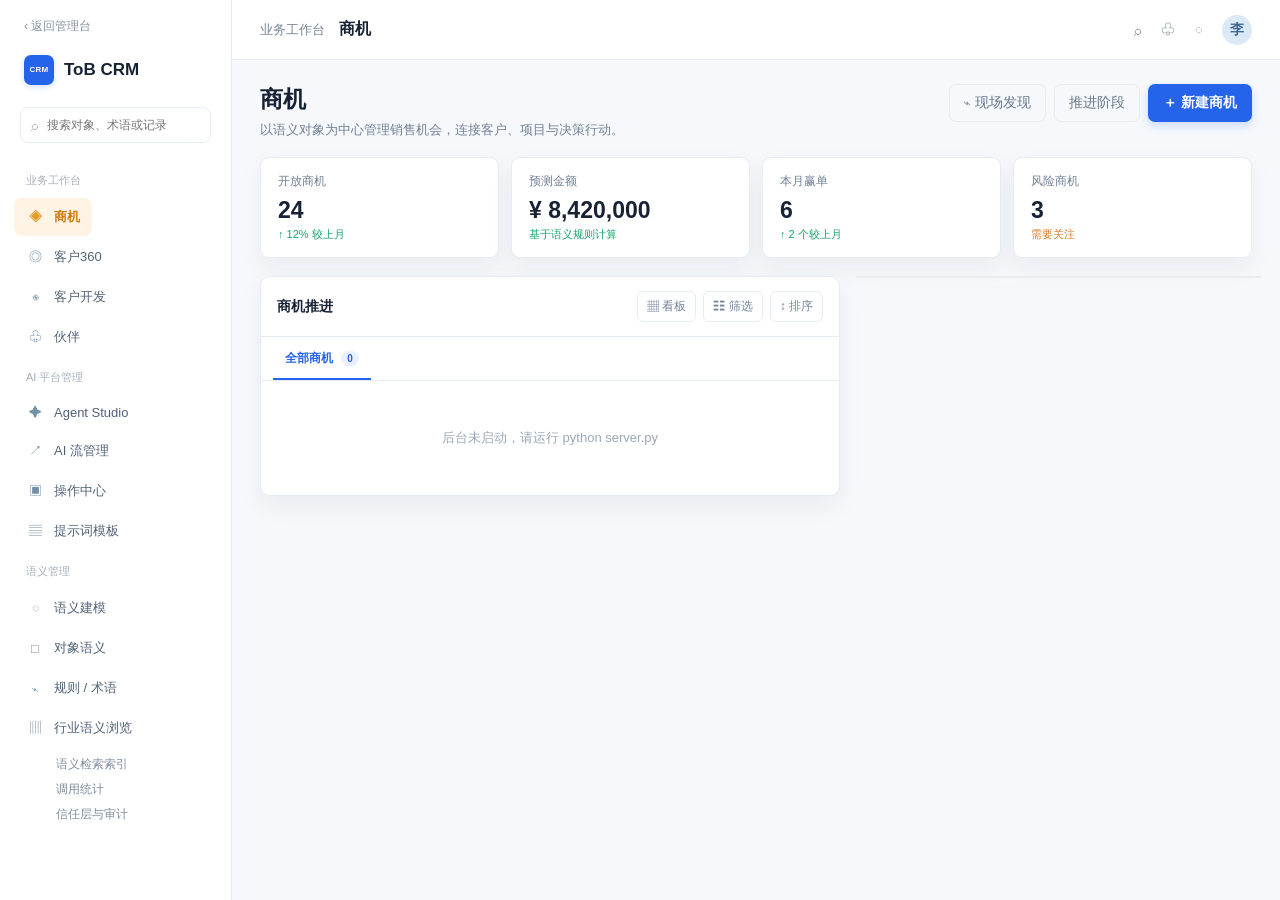
==== outputs/index.html @ 0ba41b13 "feat: add opportunity discovery and stage governance" ====
<!doctype html>
<html lang="zh-CN">
<head>
  <meta charset="utf-8" />
  <meta name="viewport" content="width=device-width, initial-scale=1" />
  <title>ToB CRM · 商机工作台</title>
  <style>
    :root{--ink:#172334;--muted:#718096;--line:#e7edf3;--bg:#f6f8fb;--panel:#fff;--blue:#2563eb;--teal:#0e8e9c;--orange:#f59e0b;--green:#16a66a;--purple:#6d45c8;--shadow:0 10px 24px rgba(24,48,74,.06)}
    *{box-sizing:border-box} body{margin:0;font-family:Inter,"PingFang SC","Microsoft YaHei",Arial,sans-serif;color:var(--ink);background:var(--bg);font-size:14px} button,input,select{font:inherit} button{cursor:pointer;border:0;background:none;color:inherit}.app{display:flex;min-height:100vh}.sidebar{width:232px;background:#fff;border-right:1px solid var(--line);padding:18px 14px;flex:0 0 auto}.brand{display:flex;gap:10px;align-items:center;padding:4px 10px 22px;font-weight:700;font-size:17px}.brand-mark{width:30px;height:30px;border-radius:7px;background:#2563eb;color:#fff;display:grid;place-items:center;font-weight:800;font-size:8px;letter-spacing:.2px;line-height:1;box-shadow:0 2px 6px rgba(37,99,235,.2)}.back{color:#8694a5;font-size:12px;margin:0 10px 16px}.search{height:36px;border:1px solid var(--line);border-radius:8px;padding:0 10px;display:flex;align-items:center;gap:7px;color:#a2adba;margin:0 6px 18px}.search input{border:0;outline:0;width:100%;font-size:12px}.nav-title{font-size:11px;color:#a5afbb;padding:12px 12px 8px}.nav-item{display:flex;gap:10px;align-items:center;padding:10px 12px;border-radius:8px;color:#516276;margin:2px 0;font-size:13px}.nav-item:hover{background:#f5f8fb}.nav-item.active{background:#fff3e5;color:#d27b11;font-weight:700}.nav-item .ico{width:18px;text-align:center;color:#7390a7}.nav-item.active .ico{color:#e49b24}.nav-sub{padding-left:42px;font-size:12px;color:#7f8d9e;padding-top:7px}.main{flex:1;min-width:0}.topbar{height:60px;background:#fff;border-bottom:1px solid var(--line);display:flex;align-items:center;justify-content:space-between;padding:0 28px}.crumb{font-size:13px;color:#778596}.crumb strong{color:var(--ink);font-size:16px;margin-left:10px}.top-actions{display:flex;align-items:center;gap:20px;color:#7890a4}.avatar{width:30px;height:30px;border-radius:50%;background:#dbe8f6;display:grid;place-items:center;font-weight:700;color:#3d668e}.content{padding:24px 28px 32px}.page-head{display:flex;justify-content:space-between;align-items:flex-start;margin-bottom:18px}.page-head h1{margin:0 0 6px;font-size:23px;letter-spacing:-.3px}.page-head p{margin:0;color:var(--muted);font-size:13px}.primary{background:var(--blue);color:#fff;border-radius:7px;padding:10px 15px;font-weight:700;box-shadow:0 4px 10px rgba(37,99,235,.2)}.primary:hover{background:#1d4ed8}.metrics{display:grid;grid-template-columns:repeat(4,1fr);gap:12px;margin-bottom:18px}.metric{background:var(--panel);border:1px solid var(--line);border-radius:9px;padding:15px 17px;box-shadow:var(--shadow)}.metric-label{color:var(--muted);font-size:12px}.metric-value{font-size:23px;font-weight:750;margin:7px 0 3px}.metric-foot{font-size:11px;color:var(--green)}.workspace{display:grid;grid-template-columns:minmax(580px,1fr) 405px;gap:16px;align-items:start}.board{background:#fff;border:1px solid var(--line);border-radius:10px;box-shadow:var(--shadow);overflow:hidden}.board-head{padding:14px 16px;border-bottom:1px solid var(--line);display:flex;justify-content:space-between;align-items:center}.board-title{font-weight:700}.board-tools{display:flex;gap:7px}.tool{border:1px solid var(--line);border-radius:6px;padding:6px 9px;color:#75859a;font-size:12px;background:#fff}.tool:hover{border-color:#b9c8d7}.stages{display:flex;gap:0;overflow:auto;padding:0 12px;border-bottom:1px solid var(--line)}.stage{padding:13px 12px 11px;font-size:12px;color:#8190a0;white-space:nowrap;border-bottom:2px solid transparent}.stage.active{color:var(--blue);font-weight:700;border-bottom-color:var(--blue)}.stage b{margin-left:5px;background:#edf2f7;border-radius:10px;padding:2px 6px;color:#7b8b9d;font-size:10px}.stage.active b{background:#eaf0ff;color:var(--blue)}.opps{padding:10px 12px}.opp{display:grid;grid-template-columns:1fr auto;gap:8px;padding:14px 13px;border:1px solid transparent;border-bottom:1px solid var(--line);transition:.18s}.opp:hover,.opp.selected{background:#fbfdff;border-color:#cfe0ff;border-radius:8px}.opp.selected{box-shadow:inset 3px 0 var(--blue)}.opp-main{min-width:0}.opp-name{font-weight:700;margin-bottom:6px}.tag{display:inline-flex;align-items:center;padding:3px 7px;border-radius:4px;font-size:10px;margin-right:4px;background:#edf7f6;color:#16868d}.tag.blue{background:#eef3ff;color:#4168cf}.tag.orange{background:#fff5e5;color:#cc8612}.opp-desc{color:#7b8998;font-size:12px;white-space:nowrap;overflow:hidden;text-overflow:ellipsis;margin:8px 0}.opp-meta{color:#9aa6b3;font-size:11px;display:flex;gap:13px}.opp-value{text-align:right;color:#223852;font-weight:700}.opp-value small{display:block;color:#9aa6b3;font-weight:400;margin-top:5px}.detail{background:#fff;border:1px solid var(--line);border-radius:10px;box-shadow:var(--shadow);overflow:hidden;position:sticky;top:18px}.detail-top{padding:18px 18px 15px;border-bottom:1px solid var(--line)}.detail-kicker{font-size:11px;color:var(--teal);font-weight:700;margin-bottom:8px}.detail-title{font-size:20px;font-weight:750;margin-bottom:9px}.detail-sub{color:#8290a0;font-size:12px;line-height:1.6}.detail-tags{margin-top:12px}.detail-section{padding:15px 18px;border-bottom:1px solid var(--line)}.section-row{display:flex;justify-content:space-between;align-items:center;margin-bottom:12px}.section-row h3{font-size:13px;margin:0}.link{color:var(--blue);font-size:11px}.semantic{display:grid;grid-template-columns:1fr 1fr;gap:8px}.semantic-item{background:#f8fafc;border-radius:7px;padding:9px}.semantic-item span{display:block;color:#8b98a7;font-size:10px;margin-bottom:4px}.semantic-item strong{font-size:12px}.boundary{font-size:12px;line-height:1.7;color:#5f7082;background:#f9fbfd;padding:10px;border-radius:7px}.actions{display:grid;grid-template-columns:1fr 1fr;gap:8px}.action{border:1px solid var(--line);border-radius:7px;padding:9px;text-align:left;font-size:12px;background:#fff}.action:hover{border-color:#9dbdf6;background:#f8fbff}.action b{display:block;margin-bottom:4px}.action span{font-size:10px;color:#8795a5}.ai-card{background:linear-gradient(135deg,#f2f6ff,#fbfaff);border:1px solid #e0e8ff;border-radius:8px;padding:11px 12px}.ai-card strong{font-size:12px;color:#4c55a9}.ai-card p{font-size:12px;line-height:1.6;color:#5d6980;margin:7px 0 0}.timeline{position:relative;padding-left:16px}.timeline:before{content:"";position:absolute;left:3px;top:4px;bottom:4px;width:1px;background:#d9e3ed}.event{position:relative;padding:0 0 12px 12px;font-size:11px;color:#6e7f90}.event:before{content:"";position:absolute;left:-17px;top:3px;width:7px;height:7px;border-radius:50%;background:#7ca7f5;border:2px solid #fff;box-shadow:0 0 0 1px #bcd1f3}.event strong{color:#34495e}.toast{position:fixed;right:24px;bottom:24px;background:#172334;color:#fff;padding:12px 15px;border-radius:8px;box-shadow:0 10px 30px rgba(0,0,0,.2);font-size:12px;opacity:0;transform:translateY(8px);pointer-events:none;transition:.2s}.toast.show{opacity:1;transform:translateY(0)}.empty{padding:38px;text-align:center;color:#9aa8b7;font-size:13px}.modal-backdrop{display:none;position:fixed;inset:0;background:rgba(24,35,52,.35);align-items:center;justify-content:center}.modal-backdrop.show{display:flex}.modal{width:470px;background:#fff;border-radius:10px;box-shadow:0 18px 50px rgba(24,35,52,.25);padding:22px}.modal h2{margin:0 0 18px;font-size:18px}.form-grid{display:grid;grid-template-columns:1fr 1fr;gap:12px}.field{display:flex;flex-direction:column;gap:6px}.field.full{grid-column:1/-1}.field label{font-size:11px;color:#6e7d8d}.field input,.field select{height:36px;border:1px solid var(--line);border-radius:6px;padding:0 9px;outline:0}.field input:focus,.field select:focus{border-color:#84aaf5}.modal-actions{display:flex;justify-content:flex-end;gap:8px;margin-top:20px}.secondary{border:1px solid var(--line);border-radius:7px;padding:9px 14px;color:#67788c}.secondary:hover{background:#f6f8fb}
    .semantic-page{background:#fff;border:1px solid var(--line);border-radius:10px;box-shadow:var(--shadow);overflow:hidden}.semantic-toolbar{display:flex;align-items:center;gap:10px;padding:16px;border-bottom:1px solid var(--line);background:#fbfcfe}.semantic-toolbar select,.semantic-toolbar input{height:35px;border:1px solid var(--line);border-radius:6px;padding:0 10px;background:#fff;outline:0;font-size:12px}.semantic-toolbar input{margin-left:auto;width:220px}.semantic-tabs{display:flex;gap:0;padding:0 16px;border-bottom:1px solid var(--line);overflow:auto}.semantic-tab{padding:14px 12px 11px;font-size:12px;color:#8190a0;white-space:nowrap;border-bottom:2px solid transparent}.semantic-tab.active{color:var(--purple);border-bottom-color:var(--purple);font-weight:700}.semantic-body{display:grid;grid-template-columns:380px 1fr;min-height:650px}.asset-list{border-right:1px solid var(--line);padding:10px;overflow:auto}.asset-list-head{display:flex;justify-content:space-between;padding:8px 8px 12px;color:#8090a0;font-size:12px}.asset-card{display:block;width:100%;text-align:left;padding:13px 12px;border:1px solid transparent;border-bottom:1px solid var(--line);border-radius:7px}.asset-card:hover,.asset-card.active{background:#f8fbff;border-color:#d8e5f7}.asset-card.active{box-shadow:inset 3px 0 var(--purple)}.asset-card h4{margin:0 0 6px;font-size:13px}.asset-card p{margin:0;color:#8492a1;font-size:11px;line-height:1.5;display:-webkit-box;-webkit-line-clamp:2;-webkit-box-orient:vertical;overflow:hidden}.asset-type{display:inline-block;color:#148d83;background:#edf8f6;border-radius:4px;padding:3px 6px;font-size:10px;margin-bottom:7px}.asset-detail{padding:22px 25px;overflow:auto}.asset-head{display:flex;justify-content:space-between;align-items:flex-start}.asset-head h2{font-size:21px;margin:0 0 7px}.asset-head p{color:#8190a0;font-size:12px;margin:0}.asset-badges{display:flex;gap:6px}.badge{border-radius:5px;padding:4px 7px;font-size:10px;background:#eef2ff;color:#4c68c8}.badge.teal{background:#edf8f6;color:#158b83}.definition{margin:20px 0;padding:14px;background:#fafbfe;border-radius:8px;color:#596b7d;font-size:12px;line-height:1.8}.semantic-table{width:100%;border-collapse:collapse;font-size:12px}.semantic-table th{text-align:left;background:#f7f9fc;color:#6c7e91;font-weight:600}.semantic-table th,.semantic-table td{padding:11px 12px;border:1px solid var(--line);vertical-align:top}.semantic-table td{color:#4f6378;line-height:1.6}.semantic-table td:first-child{font-weight:700;color:#314960}.semantic-bottom{display:grid;grid-template-columns:1fr 1fr;gap:12px;margin-top:16px}.semantic-mini{border:1px solid var(--line);border-radius:8px;padding:13px}.semantic-mini h4{margin:0 0 10px;font-size:12px}.mini-row{display:flex;justify-content:space-between;border-top:1px solid #f0f3f7;padding:8px 0;font-size:11px;color:#7a8999}.mini-row b{color:#40566c;font-weight:600}
    .customer-page{display:grid;gap:16px}.customer-hero{display:grid;grid-template-columns:1.3fr .7fr;gap:16px}.customer-card{padding:20px;display:flex;justify-content:space-between;gap:20px}.customer-title{display:flex;gap:12px;align-items:center;margin-bottom:13px}.company-mark{width:42px;height:42px;border-radius:10px;background:#1a6f9e;color:#fff;display:grid;place-items:center;font-weight:700;font-size:16px}.customer-title h2{margin:0 0 5px;font-size:18px}.customer-facts{display:flex;gap:25px;margin-top:18px}.customer-facts label{display:block;color:var(--muted);font-size:11px;margin-bottom:4px}.customer-facts strong{font-size:13px}.customer-score{border-left:1px solid var(--line);padding-left:24px;display:flex;align-items:center;gap:12px}.score-ring{width:76px;height:76px;border-radius:50%;background:conic-gradient(var(--blue) 0 82%,#e8edf5 82%);display:grid;place-items:center;position:relative}.score-ring:after{content:"";position:absolute;inset:7px;background:#fff;border-radius:50%}.score-ring span{position:relative;z-index:1;color:var(--blue);font-size:20px;font-weight:800}.customer-alert{padding:20px;border-left:3px solid var(--orange)}.customer-alert .eyebrow{color:#bc6a23;font-size:11px;font-weight:700;margin-bottom:8px}.customer-alert h3{margin:0 0 9px}.customer-alert p{color:#526179;font-size:12px;line-height:1.7;margin:0}.customer-kpis{display:grid;grid-template-columns:repeat(4,1fr);gap:12px}.customer-kpi{padding:15px 17px}.customer-kpi label{display:block;color:var(--muted);font-size:11px;margin-bottom:8px}.customer-kpi strong{font-size:22px}.customer-grid{display:grid;grid-template-columns:1.1fr .9fr;gap:16px}.customer-section{padding:20px}.customer-section h2{font-size:15px;margin:0}.section-head{display:flex;justify-content:space-between;align-items:center;margin-bottom:15px}.at-track{display:grid;grid-template-columns:repeat(6,1fr);position:relative;margin:25px 0 18px}.at-track:before{content:"";position:absolute;left:8%;right:8%;top:13px;height:2px;background:#dce4ef}.at-step{text-align:center;position:relative;z-index:1}.at-dot{width:27px;height:27px;margin:0 auto 8px;border:2px solid #ced8e7;border-radius:50%;background:#fff;display:grid;place-items:center;color:#91a1b8;font-size:11px;font-weight:700}.at-step.done .at-dot{background:var(--green);border-color:var(--green);color:#fff}.at-step.current .at-dot{background:var(--blue);border-color:var(--blue);color:#fff;box-shadow:0 0 0 5px #edf3ff}.at-step strong{display:block;font-size:11px}.at-step small{color:var(--muted);font-size:10px}.customer-list{display:grid;gap:0}.customer-row{display:flex;justify-content:space-between;gap:12px;padding:12px 0;border-bottom:1px solid #eef1f5;font-size:12px}.customer-row:last-child{border-bottom:0}.customer-row small{display:block;color:var(--muted);margin-top:5px}.customer-row b{white-space:nowrap;color:#40566c}.score-bar{height:7px;background:#edf0f5;border-radius:99px;overflow:hidden;margin-top:7px}.score-bar i{display:block;height:100%;background:var(--blue);border-radius:99px}.customer-insight{padding:12px;background:#f9fbff;border-radius:7px;margin-bottom:10px;font-size:12px;line-height:1.7;color:#526179}.customer-insight:last-child{margin-bottom:0}.customer-insight strong{display:block;color:#34495e;margin-bottom:4px}.customer-actions{display:grid;grid-template-columns:repeat(3,1fr);gap:10px}.customer-action{padding:12px;border:1px solid var(--line);border-radius:7px;text-align:left;background:#fff}.customer-action:hover{border-color:#a7c4fb;background:#f8fbff}.customer-action b{display:block;margin-bottom:5px;font-size:12px}.customer-action span{font-size:10px;color:var(--muted)}
    .agent-page{display:grid;grid-template-columns:230px 1fr;gap:0;background:#fff;border:1px solid var(--line);border-radius:10px;box-shadow:var(--shadow);overflow:hidden;min-height:650px}.agent-tree{border-right:1px solid var(--line);padding:14px;background:#fbfcfe}.agent-tree h3{font-size:13px;margin:0 0 14px}.agent-group{margin:12px 0 6px;color:#8a98a7;font-size:11px}.agent-tree button{display:block;width:100%;text-align:left;padding:10px;border-radius:7px;font-size:12px;color:#52647a}.agent-tree button.active,.agent-tree button:hover{background:#fff3e5;color:#c87512;font-weight:700}.agent-main{padding:22px}.agent-tabs{display:flex;gap:22px;border-bottom:1px solid var(--line);margin:-22px -22px 22px;padding:0 22px}.agent-tab{padding:15px 0 12px;color:#8794a3;font-size:12px;border-bottom:2px solid transparent}.agent-tab.active{color:#f08a12;border-color:#f08a12;font-weight:700}.agent-summary{display:flex;justify-content:space-between;gap:20px;border-bottom:1px solid var(--line);padding-bottom:18px}.agent-summary h2{margin:0 0 8px;font-size:21px}.agent-summary p{color:#738397;font-size:12px;line-height:1.7;margin:0;max-width:680px}.agent-actions{display:flex;gap:8px}.agent-section{margin-top:18px}.agent-section h3{font-size:13px;margin:0 0 10px}.skill-grid{display:grid;grid-template-columns:repeat(3,1fr);gap:10px}.skill-card{border:1px solid var(--line);border-radius:8px;padding:13px;background:#fff}.skill-card b{display:block;font-size:12px;margin-bottom:6px}.skill-card span{font-size:11px;color:#8190a0;line-height:1.6}.agent-meta{display:grid;grid-template-columns:repeat(3,1fr);gap:10px}.agent-meta .semantic-item{border:1px solid var(--line);background:#fbfcfe}.run-log{background:#f8fafc;border-radius:8px;padding:12px;color:#5e7084;font-size:12px;line-height:1.7}.run-log strong{color:#273d55}
    @media(max-width:1100px){.sidebar{width:205px}.workspace{grid-template-columns:1fr}.detail{position:static}.metrics,.customer-kpis{grid-template-columns:repeat(2,1fr)}.semantic-body{grid-template-columns:300px 1fr}.customer-hero,.customer-grid{grid-template-columns:1fr}.agent-page{grid-template-columns:190px 1fr}.skill-grid{grid-template-columns:repeat(2,1fr)}}@media(max-width:720px){.sidebar{display:none}.topbar{padding:0 16px}.content{padding:18px 14px}.metrics,.customer-kpis{gap:8px}.metric,.customer-kpi{padding:12px}.metric-value{font-size:19px}.workspace{display:block}.detail{margin-top:14px}.page-head{gap:12px}.page-head h1{font-size:20px}.form-grid{grid-template-columns:1fr}.semantic-body{grid-template-columns:1fr}.asset-list{border-right:0;border-bottom:1px solid var(--line);max-height:280px}.asset-detail{padding:18px}.semantic-toolbar input{width:130px}.semantic-bottom{grid-template-columns:1fr}.customer-card{flex-direction:column}.customer-score{border-left:0;padding-left:0}.customer-facts{gap:15px;flex-wrap:wrap}.at-track{min-width:620px}.customer-section{overflow:auto}.customer-actions{grid-template-columns:1fr}.agent-page{grid-template-columns:1fr}.agent-tree{border-right:0;border-bottom:1px solid var(--line)}.skill-grid,.agent-meta{grid-template-columns:1fr}.agent-summary{display:block}.agent-actions{margin-top:14px}}
    .discovery-modal{width:620px}.discovery-result{display:none;margin-top:16px;padding:13px;background:#f8fafc;border:1px solid var(--line);border-radius:8px;font-size:12px;line-height:1.7}.discovery-result.show{display:block}.discovery-result strong{color:#243b53}.discovery-grid{display:grid;grid-template-columns:1fr 1fr;gap:10px}.discovery-upload{border:1px dashed #9dbdf6;border-radius:8px;padding:18px;text-align:center;background:#f8fbff;color:#65788d}.discovery-upload input{display:block;width:100%;margin-top:10px}.discovery-actions{display:flex;justify-content:flex-end;gap:8px;margin-top:16px}
    .stage-gate{background:#f8fbff;border:1px solid #dce8fb;border-radius:8px;padding:12px}.stage-gate-title{display:flex;justify-content:space-between;align-items:center;gap:8px;margin-bottom:8px}.stage-gate-title strong{font-size:12px;color:#315a9c}.stage-gate-list{display:flex;flex-wrap:wrap;gap:6px;margin:8px 0 12px}.stage-gate-item{padding:5px 8px;border-radius:5px;background:#fff;border:1px solid #dce6f3;color:#5b6f85;font-size:11px}.stage-gate-note{color:#8090a0;font-size:11px;line-height:1.6;margin:0 0 10px}.stage-field-grid{display:grid;grid-template-columns:1fr 1fr;gap:8px}.stage-input-grid{display:grid;grid-template-columns:1fr 1fr;gap:10px}.stage-input-grid .field input{background:#fff}.stage-field-grid .semantic-item{border:0;border-radius:0;background:transparent;padding:5px 0}.stage-task-list{display:grid;gap:8px}.stage-task{border:1px solid #e4ebf3;border-radius:8px;padding:10px 12px;background:#fff}.stage-task.current{border-color:#a9c7fb;background:#f8fbff}.stage-task.completed{border-color:#c7eadb;background:#f6fcf9}.stage-task.pending{background:#fbfcfe}.stage-task-head{display:flex;justify-content:space-between;align-items:center;gap:8px}.stage-task-title{display:flex;align-items:center;gap:8px;font-size:12px}.stage-task-index{width:22px;height:22px;border-radius:50%;display:grid;place-items:center;background:#e8eef5;color:#718399;font-size:10px;font-weight:700}.stage-task.completed .stage-task-index{background:#16a66a;color:#fff}.stage-task.current .stage-task-index{background:#2563eb;color:#fff}.stage-task-status{font-size:10px;color:#8594a4}.stage-task.completed .stage-task-status{color:#15966b}.stage-task.current .stage-task-status{color:#2563eb}.stage-task-fields{display:flex;flex-wrap:wrap;gap:5px;margin:8px 0 0 30px}.stage-task-field{padding:4px 6px;border-radius:4px;background:#f5f8fb;color:#60748a;font-size:10px}.stage-task-note{margin:7px 0 0 30px;color:#8a99a9;font-size:10px}.stage-task-toggle{cursor:pointer;list-style:none}.stage-task-toggle::-webkit-details-marker{display:none}.stage-task-toggle:after{content:"⌄";float:right;color:#8a99a9}.stage-task[open] .stage-task-toggle:after{content:"⌃"}.stage-inline-list{display:grid;gap:0}.stage-inline{border:0;border-bottom:1px solid #e7edf3;border-radius:0;background:transparent;overflow:visible;padding:0 0 14px}.stage-inline:last-child{border-bottom:0}.stage-inline.current,.stage-inline.completed,.stage-inline.pending{border-color:#e7edf3;background:transparent}.stage-inline-head{display:flex;justify-content:space-between;align-items:center;gap:8px;padding:12px 0}.stage-inline-title{display:flex;align-items:center;gap:8px;font-weight:700;font-size:12px}.stage-inline-index{width:22px;height:22px;border-radius:50%;display:grid;place-items:center;background:#e8eef5;color:#718399;font-size:10px}.stage-inline.completed .stage-inline-index{background:#16a66a;color:#fff}.stage-inline.current .stage-inline-index{background:#2563eb;color:#fff}.stage-inline-status{color:#8795a5;font-size:10px}.stage-inline-body{padding:0}.win-agent-card{background:linear-gradient(135deg,#f2f6ff,#fbfaff);border:1px solid #dce6ff;border-radius:8px;padding:13px}.win-agent-card strong{display:block;color:#4c55a9;font-size:12px;margin-bottom:6px}.win-agent-card p{margin:0;color:#5d6980;font-size:12px;line-height:1.7}.opportunity-detail-page{display:grid;gap:16px}.opportunity-detail-head{display:flex;justify-content:space-between;align-items:flex-start;gap:16px}.opportunity-detail-head h1{margin:0 0 8px;font-size:24px}.opportunity-detail-head p{margin:0;color:var(--muted);font-size:13px}.opportunity-back{color:#6d7f93;font-size:12px;margin-bottom:10px}.opportunity-stage-panel,.opportunity-module-panel{background:#fff;border:1px solid var(--line);border-radius:10px;box-shadow:var(--shadow);padding:18px}.opportunity-stage-track{display:grid;grid-template-columns:repeat(6,1fr);gap:8px;margin-top:18px}.opportunity-stage-node{position:relative;text-align:center;color:#8493a5;font-size:11px}.opportunity-stage-node:before{content:"";position:absolute;left:-50%;right:50%;top:13px;height:2px;background:#e1e8f0}.opportunity-stage-node:first-child:before{display:none}.opportunity-stage-node i{position:relative;display:grid;place-items:center;width:28px;height:28px;margin:0 auto 8px;border-radius:50%;border:2px solid #cdd8e5;background:#fff;font-style:normal;font-weight:700}.opportunity-stage-node.done i{background:var(--green);border-color:var(--green);color:#fff}.opportunity-stage-node.current i{background:var(--blue);border-color:var(--blue);color:#fff;box-shadow:0 0 0 5px #edf3ff}.opportunity-stage-node.done:before,.opportunity-stage-node.current:before{background:#8bc9b0}.opportunity-stage-node strong{display:block;color:#4f6378;margin-bottom:3px}.opportunity-stage-node.current strong{color:var(--blue)}.opportunity-field-section{display:grid;grid-template-columns:minmax(0,1fr) 280px;gap:16px}.opportunity-field-card{background:#fff;border:1px solid var(--line);border-radius:10px;box-shadow:var(--shadow);padding:18px}.opportunity-field-card h3,.opportunity-module-panel h3{margin:0;font-size:15px}.opportunity-field-card .stage-field-grid{margin-top:14px}.opportunity-modules{display:grid;grid-template-columns:repeat(3,1fr);gap:10px;margin-top:14px}.opportunity-module{border:1px solid var(--line);border-radius:8px;padding:13px;text-align:left;background:#fff}.opportunity-module:hover{border-color:#9dbdf6;background:#f8fbff}.opportunity-module b{display:block;margin-bottom:6px;font-size:12px}.opportunity-module span{display:block;color:#8795a5;font-size:11px;line-height:1.5}.opportunity-history{margin-top:14px}.opportunity-history .timeline{padding-top:4px}
    .opportunity-list-page{display:grid;gap:18px}.opportunity-list-kpis{display:grid;grid-template-columns:repeat(4,1fr);gap:12px}.opportunity-list-kpi{background:#fff;border:1px solid var(--line);border-radius:9px;padding:16px 18px;box-shadow:var(--shadow)}.opportunity-list-kpi label{display:block;color:#718096;font-size:12px}.opportunity-list-kpi strong{display:block;font-size:25px;margin:9px 0 4px}.opportunity-list-kpi span{color:#8a98a8;font-size:11px}.opportunity-table-panel{background:#fff;border:1px solid var(--line);border-radius:10px;box-shadow:var(--shadow);overflow:hidden}.opportunity-table-toolbar{display:flex;justify-content:space-between;align-items:center;padding:16px 18px;border-bottom:1px solid var(--line)}.opportunity-table-toolbar strong{font-size:14px}.opportunity-table-toolbar span{color:#718096;font-size:12px}.opportunity-table-wrap{overflow:auto}.opportunity-table{width:100%;border-collapse:collapse;min-width:860px}.opportunity-table th{padding:12px 18px;text-align:left;color:#8190a0;background:#fbfcfe;font-size:11px;font-weight:600;border-bottom:1px solid var(--line);white-space:nowrap}.opportunity-table td{padding:18px;border-bottom:1px solid #eef2f6;color:#526579;font-size:12px;vertical-align:top}.opportunity-table tbody tr{cursor:pointer}.opportunity-table tbody tr:hover{background:#f8fbff}.opportunity-table td:first-child{color:#2563eb;font-weight:700}.opportunity-table-title{display:block;color:#243b53;font-weight:700;margin-bottom:6px}.opportunity-table-desc{display:block;color:#8b98a7;line-height:1.5;max-width:380px}.opportunity-table-stage{display:inline-flex;padding:5px 8px;border-radius:5px;background:#eef3ff;color:#4168cf;white-space:nowrap}.opportunity-table-level{display:inline-flex;padding:5px 8px;border-radius:5px;background:#fff5e5;color:#b97717;white-space:nowrap}.opportunity-table-amount{color:#243b53;font-weight:700;white-space:nowrap}.opportunity-list-page .page-head{margin-bottom:0}
  </style>
</head>
<body>
  <div class="app">
    <aside class="sidebar">
      <div class="back">‹ 返回管理台</div>
      <div class="brand"><span class="brand-mark" aria-hidden="true">CRM</span><span>ToB CRM</span></div>
      <div class="search"><span>⌕</span><input placeholder="搜索对象、术语或记录" /></div>
      <div class="nav-title">业务工作台</div>
      <button class="nav-item active" id="opportunityNav"><span class="ico">◈</span>商机</button>
      <button class="nav-item" id="customerNav"><span class="ico">◎</span>客户360</button>
      <button class="nav-item" id="customerDevNav"><span class="ico">◉</span>客户开发</button>
      <button class="nav-item"><span class="ico">♧</span>伙伴</button>
      <div class="nav-title">AI 平台管理</div>
      <button class="nav-item" id="agentNav"><span class="ico">✦</span>Agent Studio</button>
      <button class="nav-item"><span class="ico">↗</span>AI 流管理</button>
      <button class="nav-item"><span class="ico">▣</span>操作中心</button>
      <button class="nav-item"><span class="ico">▤</span>提示词模板</button>
      <div class="nav-title">语义管理</div>
      <button class="nav-item"><span class="ico">◌</span>语义建模</button>
      <button class="nav-item" id="semanticNav"><span class="ico">□</span>对象语义</button>
      <button class="nav-item"><span class="ico">⌁</span>规则 / 术语</button>
      <button class="nav-item"><span class="ico">▥</span>行业语义浏览</button>
      <button class="nav-sub">语义检索索引</button><button class="nav-sub">调用统计</button><button class="nav-sub">信任层与审计</button>
    </aside>
    <main class="main">
      <header class="topbar"><div class="crumb">业务工作台 <strong>商机</strong></div><div class="top-actions"><span>⌕</span><span>♧</span><span>◌</span><span class="avatar">李</span></div></header>
      <div class="content">
        <div class="page-head"><div><h1>商机</h1><p>以语义对象为中心管理销售机会，连接客户、项目与决策行动。</p></div><div style="display:flex;gap:8px"><button class="secondary" id="discoveryBtn">⌁ 现场发现</button><button class="secondary" id="progressOpp">推进阶段</button><button class="primary" id="newOpp">＋ 新建商机</button></div></div>
        <section class="metrics"><div class="metric"><div class="metric-label">开放商机</div><div class="metric-value">24</div><div class="metric-foot">↑ 12% 较上月</div></div><div class="metric"><div class="metric-label">预测金额</div><div class="metric-value">¥ 8,420,000</div><div class="metric-foot">基于语义规则计算</div></div><div class="metric"><div class="metric-label">本月赢单</div><div class="metric-value">6</div><div class="metric-foot">↑ 2 个较上月</div></div><div class="metric"><div class="metric-label">风险商机</div><div class="metric-value">3</div><div class="metric-foot" style="color:#dd7a21">需要关注</div></div></section>
        <div class="workspace">
          <section class="board"><div class="board-head"><span class="board-title">商机推进</span><div class="board-tools"><button class="tool" id="viewToggle">▦ 看板</button><button class="tool">☷ 筛选</button><button class="tool">↕ 排序</button></div></div>
            <div class="stages"><button class="stage active" data-stage="全部">全部商机 <b>0</b></button></div>
            <div class="opps" id="opps"></div>
          </section>
          <aside class="detail" id="detail"></aside>
        </div>
      </div>
    </main>
  </div>
  <div class="toast" id="toast"></div>
  <div class="modal-backdrop" id="modal"><div class="modal"><h2>新建商机</h2><div class="form-grid"><div class="field full"><label>商机名称</label><input id="fName" placeholder="例如：华东区域数字化营销项目" /></div><div class="field"><label>关联客户</label><input id="fCustomer" placeholder="客户名称" /></div><div class="field"><label>预计金额</label><input id="fAmount" placeholder="¥ 0" /></div><div class="field"><label>业务类型</label><select id="fType"><option>CRM通用</option><option>制造业</option><option>零售行业</option></select></div><div class="field"><label>当前阶段</label><select id="fStage"><option>商机报备</option><option>商机确认</option><option>商机跟踪</option><option>标前引导</option><option>招投标</option><option>签约</option></select></div></div><div class="modal-actions"><button class="secondary" id="closeModal">取消</button><button class="primary" id="saveOpp">保存商机</button></div></div></div>
  <div class="modal-backdrop" id="semanticModal"><div class="modal"><h2>新建语义资产</h2><div class="form-grid"><div class="field"><label>语义分类</label><select id="sCategory"><option>实体</option><option>关系与图谱</option><option>术语与别名</option><option>业务动作</option><option>业务事件</option><option>业务规则</option><option>流程与 SOP</option><option>指标</option><option>维度</option><option>目标与阈值</option><option>分析模型</option><option>归因因果</option><option>业务策略</option></select></div><div class="field"><label>资产类型</label><input id="sType" placeholder="例如：行业指标" /></div><div class="field full"><label>资产名称</label><input id="sName" placeholder="例如：客户年度出货目标" /></div><div class="field full"><label>业务定义</label><input id="sDesc" placeholder="描述它代表什么业务事实或规则" /></div></div><div class="modal-actions"><button class="secondary" id="closeSemanticModal">取消</button><button class="primary" id="saveSemantic">保存到数据库</button></div></div></div>
  <div class="modal-backdrop" id="stageModal"><div class="modal"><h2 id="stageModalTitle">转换客户开发阶段</h2><p id="stageModalHint" class="subtle"></p><div id="stageFields" class="form-grid"></div><div class="modal-actions"><button class="secondary" onclick="closeStageModal()">取消</button><button class="primary" onclick="submitStage()">校验并转换</button></div></div></div>
  <div class="modal-backdrop" id="opportunityStageModal"><div class="modal"><h2 id="opportunityStageTitle">推进商机阶段</h2><p id="opportunityStageHint" class="subtle"></p><div id="opportunityStageFields" class="form-grid"></div><div class="modal-actions"><button class="secondary" onclick="closeOpportunityStageModal()">取消</button><button class="primary" onclick="submitOpportunityStage()">校验并推进</button></div></div></div>
  <div class="modal-backdrop" id="discoveryModal"><div class="modal discovery-modal"><h2>现场发现商机</h2><p class="subtle">上传工程现场证据，先生成候选草稿，再查重并由销售确认。</p><div class="discovery-upload">支持工程概况牌、现场照片或项目文件<input id="discoveryFile" type="file" accept="image/*,.pdf,.doc,.docx,.txt" /></div><div class="discovery-grid" style="margin-top:12px"><div class="field"><label>项目名称（可选）</label><input id="dProject" placeholder="识别不到时可手动补充" /></div><div class="field"><label>客户 / 建设单位（可选）</label><input id="dCustomer" placeholder="例如：华东建材集团" /></div><div class="field"><label>项目地址（可选）</label><input id="dAddress" placeholder="省市、园区或详细地址" /></div><div class="field"><label>产品线（可选）</label><input id="dProducts" placeholder="外墙涂料,保温" /></div></div><div class="field" style="margin-top:10px"><label>现场描述 / OCR 草稿</label><input id="dNotes" placeholder="MVP 中作为识别适配层输入，后续可替换为真实 OCR / 视觉模型" /></div><div id="discoveryResult" class="discovery-result"></div><div class="discovery-actions"><button class="secondary" id="closeDiscovery">取消</button><button class="secondary" id="checkDiscovery" style="display:none">查重</button><button class="primary" id="saveDiscovery">识别并生成草稿</button><button class="primary" id="confirmDiscovery" style="display:none">确认并创建商机</button></div></div></div>
  <script>
    const API_BASE=window.CRM_API_BASE||(location.protocol==='file:'?'http://127.0.0.1:8877':'');
    const nativeFetch=window.fetch.bind(window);window.fetch=(url,options)=>nativeFetch(typeof url==='string'&&url.startsWith('/api/')?API_BASE+url:url,options);
    let opps=[], current=null, activeStage='全部', opportunityStages=[], pendingOpportunityStage=null;
    const money=(n)=>`¥ ${Number(n||0).toLocaleString('zh-CN')}`;
    const toast=(msg)=>{const t=document.getElementById('toast');t.textContent=msg;t.classList.add('show');setTimeout(()=>t.classList.remove('show'),2200)};
    function renderStageCounts(){const btn=document.querySelector('.stage');if(btn)btn.querySelector('b').textContent=opps.length}
    function renderList(){const el=document.getElementById('opps');const rows=opps;el.innerHTML=rows.length?rows.map(x=>`<button class="opp" data-id="${x.id}"><div class="opp-main"><div class="opp-name">${x.name}</div><div>${x.tags.map((t,i)=>`<span class="tag ${i?'blue':''}">${t}</span>`).join('')}</div><div class="opp-desc">${x.description}</div><div class="opp-meta"><span>客户 · ${x.customer}</span><span>负责人 · ${x.owner}</span><span>${x.stage}</span></div></div><div class="opp-value">${money(x.amount)}<small>${x.business_type||x.businessType}</small></div></button>`).join(''):`<div class="empty">暂无商机</div>`;renderStageCounts();document.querySelectorAll('.opp').forEach(btn=>btn.onclick=()=>openOpportunity360(Number(btn.dataset.id)))}
    function opportunityListId(x,index){return `S${String(x.id||index+1).padStart(6,'0')}`}
    function opportunityListMetrics(){const active=opps.filter(x=>x.stage!=='签约');const signed=opps.filter(x=>x.stage==='签约');const amount=active.reduce((sum,x)=>sum+Number(x.amount||0),0);const weighted=active.reduce((sum,x)=>sum+Number(x.amount||0)*({'商机报备':.2,'商机确认':.35,'商机跟踪':.5,'标前引导':.65,'招投标':.8}[x.stage]||.2),0);return {total:opps.length,active:active.length,signed:signed.length,amount,weighted,review:opps.filter(x=>x.stage==='商机确认').length,focus:opps.filter(x=>Number(x.amount||0)>=1000000).length,priority:opps.filter(x=>x.stage==='招投标'||x.stage==='标前引导').length}}
    function showOpportunityList(){const m=opportunityListMetrics();document.querySelector('.content').innerHTML=`<div class="opportunity-list-page"><div class="page-head"><div><h1>商机</h1><p>集中查看全部商机，点击单条记录进入阶段推进详情。</p></div><div style="display:flex;gap:8px"><button class="secondary" id="discoveryBtn">⌁ 现场发现</button><button class="primary" id="newOpp">＋ 新建商机</button></div></div><section class="opportunity-list-kpis"><div class="opportunity-list-kpi"><label>商机总数</label><strong>${m.total}</strong><span>在途 ${m.active} 条 · 赢单 ${m.signed} 条</span></div><div class="opportunity-list-kpi"><label>在途商机金额</label><strong>${money(m.amount)}</strong><span>当前全部开放商机金额</span></div><div class="opportunity-list-kpi"><label>加权金额</label><strong>${money(m.weighted)}</strong><span>按销售阶段概率估算</span></div><div class="opportunity-list-kpi"><label>重点项目</label><strong>${m.focus}</strong><span>预计金额 ≥ 100 万</span></div></section><section class="opportunity-list-kpis"><div class="opportunity-list-kpi"><label>待审核</label><strong>${m.review}</strong><span>当前处于商机确认</span></div><div class="opportunity-list-kpi"><label>标前及招投标</label><strong>${m.priority}</strong><span>需要重点推进</span></div><div class="opportunity-list-kpi"><label>赢单金额</label><strong>${money(m.signed?opps.filter(x=>x.stage==='签约').reduce((sum,x)=>sum+Number(x.amount||0),0):0)}</strong><span>已进入签约阶段</span></div><div class="opportunity-list-kpi"><label>风险商机</label><strong>${opps.filter(x=>x.risk).length}</strong><span>存在待处理风险</span></div></section><section class="opportunity-table-panel"><div class="opportunity-table-toolbar"><div><strong>全部商机</strong><span style="margin-left:8px">共 ${opps.length} 条数据</span></div><div><button class="tool">☷ 表头设置</button></div></div><div class="opportunity-table-wrap"><table class="opportunity-table"><thead><tr><th>商机号</th><th>商机描述</th><th>客户</th><th>预计金额</th><th>项目节点</th><th>项目等级</th><th>负责人</th></tr></thead><tbody id="opportunityRows"></tbody></table></div></section></div>`;bindListActions();renderOpportunityTable()}
    function renderOpportunityTable(){const el=document.getElementById('opportunityRows');if(!el)return;el.innerHTML=opps.length?opps.map((x,index)=>`<tr data-id="${x.id}"><td>${opportunityListId(x,index)}</td><td><span class="opportunity-table-title">${x.name}</span><span class="opportunity-table-desc">${x.description||'暂无商机描述'}</span></td><td>${x.customer}</td><td><span class="opportunity-table-amount">${money(x.amount)}</span></td><td><span class="opportunity-table-stage">${x.stage}</span></td><td><span class="opportunity-table-level">${Number(x.amount||0)>=1000000?'重点项目':'普通项目'}</span></td><td>${x.owner}</td></tr>`).join(''):`<tr><td colspan="7"><div class="empty">暂无商机</div></td></tr>`;el.querySelectorAll('tr[data-id]').forEach(row=>row.onclick=()=>openOpportunity360(Number(row.dataset.id)))}
    function bindListActions(){document.getElementById('discoveryBtn').onclick=()=>{resetDiscovery();document.getElementById('discoveryModal').classList.add('show')};document.getElementById('newOpp').onclick=()=>document.getElementById('modal').classList.add('show')}
    function opportunityStageFields(x){const entered=x.stageHistory?.length?x.stageHistory[x.stageHistory.length-1].required:{};const fields=Object.entries(entered);if(!fields.length)return [['项目名称',x.name],['客户名称',x.customer],['商机来源',x.sourceCategory||x.source_category||'内部信息']];return fields.map(([key,value])=>[key,value])}
    function renderOpportunity360(x){const currentIndex=Math.max(0,opportunityStages.findIndex(item=>item.code===x.stageCode));const fields=opportunityStageFields(x);const next=opportunityStages.find(item=>item.code===x.nextStage?.code);const activeTaskCount=(x.stageTasks||[]).filter(task=>task.status!=='pending').length;pendingOpportunityStage=next;document.querySelector('.content').innerHTML=`<div class="opportunity-detail-page"><div><button class="opportunity-back" onclick="showOpportunityList()">‹ 返回全部商机</button><div class="opportunity-detail-head"><div><h1>${x.name}</h1><p>${x.customer} · ${x.business_type||x.businessType} · 负责人 ${x.owner} · 当前阶段：${x.stage}</p></div><button class="secondary" onclick="focusStageFields()">填写下一阶段</button></div></div><section class="opportunity-stage-panel"><div class="section-row"><h3>销售机会阶段</h3><span class="tag blue">${x.stage}</span></div><div class="opportunity-stage-track">${opportunityStages.map((item,index)=>`<div class="opportunity-stage-node ${index<currentIndex?'done':''} ${index===currentIndex?'current':''}"><i>${index<currentIndex?'✓':index+1}</i><strong>${item.name}</strong><small>阶段 ${item.sequence}</small></div>`).join('')}</div></section><div class="opportunity-field-section"><section class="opportunity-field-card"><div class="section-row"><h3>阶段字段</h3><span class="tag orange">${activeTaskCount} 个阶段已进入</span></div>${renderInlineStageFields(x)}<p class="stage-gate-note" style="margin-top:12px">${next?`下一阶段为“${next.name}”，字段已平铺在对应阶段下面`:'销售机会阶段已完成，后续进入交付与商业结果管理。'}</p></section><section class="opportunity-field-card"><div class="section-row"><h3>阶段推进任务</h3><span class="link">${activeTaskCount} 个阶段任务</span></div>${renderStageHistory(x)}<div class="detail-section" style="padding:15px 0 0;border-bottom:0"><div class="section-row"><h3>AI 下一步建议</h3><button class="link" onclick="callWinAgent()">调用 Agent</button></div><div id="winAgentResult" class="win-agent-card"><strong>商机赢单 Agent</strong><p>点击“调用 Agent”，分析当前阶段、已填字段和风险，生成下一步赢单建议。</p></div></div></section></div></div>`}
    async function openOpportunity360(id){const detail=await fetch(`/api/opportunities/${id}`).then(r=>r.json());current=detail;const found=opps.find(x=>x.id===detail.id);if(found)Object.assign(found,detail);renderOpportunity360(detail)}
    function renderStageFields(x){const fields=Object.entries(x.stageFields||{});if(!fields.length)return '<div class="empty" style="padding:12px">当前阶段还没有已填写字段</div>';return `<div class="stage-field-grid">${fields.map(([key,value])=>`<div class="semantic-item"><span>${key}</span><strong>${value||'—'}</strong></div>`).join('')}</div>`}
    function renderStageHistory(x){const tasks=x.stageTasks||[];if(!tasks.length)return '<p class="stage-gate-note">暂无阶段任务。</p>';return `<div class="stage-task-list">${tasks.map(task=>{const fields=Object.entries(task.fields||{});return `<details class="stage-task ${task.status}" ${task.status==='current'?'open':''}><summary class="stage-task-toggle"><div class="stage-task-head"><div class="stage-task-title"><span class="stage-task-index">${task.status==='completed'?'✓':task.sequence}</span><strong>${task.name}</strong></div><span class="stage-task-status">${task.note}</span></div></summary>${fields.length?`<div class="stage-task-fields">${fields.map(([key,value])=>`<span class="stage-task-field">${key}：${value}</span>`).join('')}</div>`:''}<p class="stage-task-note">${task.status==='pending'?`推进前需填写：${task.required.map(field=>field.label).join('、')}`:task.status==='current'?`当前阶段${task.required.length?'，准入字段：'+task.required.map(field=>field.label).join('、'):''}`:task.note}</p></details>`}).join('')}</div>`}
    function renderInlineStageFields(x){const tasks=x.stageTasks||[];const firstPendingIndex=tasks.findIndex(task=>task.status==='pending');return `<div class="stage-inline-list">${tasks.map((task,index)=>{const fields=Object.entries(task.fields||{});const required=task.required||[];if(task.status==='pending'&&index===firstPendingIndex){return `<div id="currentStageFields" class="stage-inline pending"><div class="stage-inline-body"><div class="stage-input-grid">${required.map(field=>`<div class="field"><label>${field.label} *</label><input id="inline_stage_${field.key}" placeholder="请输入${field.label}" /></div>`).join('')}</div><button class="primary" style="margin-top:12px" onclick="submitInlineStage()">保存并推进至下一阶段</button></div></div>`}return `<div class="stage-inline ${task.status}"><div class="stage-inline-body">${fields.length?`<div class="stage-field-grid">${fields.map(([key,value])=>`<div class="semantic-item"><span>${key}</span><strong>${value||'—'}</strong></div>`).join('')}</div>`:`<p class="stage-gate-note">尚未保存该阶段的填写内容。</p>`}${required.length?`<p class="stage-gate-note" style="margin-top:10px">待填写字段：${required.map(field=>field.label).join('、')}</p>`:''}</div></div>`}).join('')}</div>`}
    function focusStageFields(){document.getElementById('currentStageFields')?.scrollIntoView({behavior:'smooth',block:'center'});document.querySelector('#currentStageFields input')?.focus()}
    async function submitInlineStage(){if(!current||!pendingOpportunityStage)return;const required={};pendingOpportunityStage.required.forEach(field=>required[field.key]=document.getElementById(`inline_stage_${field.key}`)?.value.trim()||'');const res=await fetch(`/api/opportunities/${current.id}/stage`,{method:'POST',headers:{'Content-Type':'application/json'},body:JSON.stringify({stageCode:pendingOpportunityStage.code,required,actor:'李盛云'})});const body=await res.json();if(!res.ok)return toast(body.missing?.length?`请补齐：${body.missing.join('、')}`:(body.error||'阶段推进失败'));const opportunityId=current.id;current=await fetch(`/api/opportunities/${opportunityId}`).then(r=>r.json());const found=opps.find(x=>x.id===opportunityId);if(found)Object.assign(found,current);pendingOpportunityStage=null;renderOpportunity360(current);toast(`已推进至${body.stage}，页面已更新`)}
    async function callWinAgent(){if(!current)return;const card=document.getElementById('winAgentResult');if(card)card.innerHTML='<p>商机赢单 Agent 正在分析阶段条件、风险和下一步行动...</p>';const result=`基于当前${current.stage}阶段，优先补齐阶段字段并推动下一步关键人确认；当前风险：${current.risk||'暂无明确风险'}。`;const res=await fetch('/api/agents/win-loss-review/run',{method:'POST',headers:{'Content-Type':'application/json'},body:JSON.stringify({opportunityId:current.id,result})});const body=await res.json();if(!res.ok)return toast(body.error||'Agent 调用失败');if(card)card.innerHTML=`<strong>商机赢单 Agent 建议</strong><p>${body.result}</p>`;toast('商机赢单 Agent 已完成分析')}
    function renderOpportunityGate(x){const next=opportunityStages.find(item=>item.code===x.nextStage?.code);if(!next)return `<div class="stage-gate"><div class="stage-gate-title"><strong>销售阶段已完成</strong><span class="tag">签约</span></div><p class="stage-gate-note">当前商机已进入销售闭环末端，后续应转入项目交付和商业结果管理。</p></div>`;return `<div class="stage-gate"><div class="stage-gate-title"><strong>下一阶段：${next.sequence}. ${next.name}</strong><span class="tag orange">${next.required.length} 项必填</span></div><div class="stage-gate-list">${next.required.map(field=>`<span class="stage-gate-item">${field.label}</span>`).join('')}</div><p class="stage-gate-note">填写这些字段后，系统才允许推进，并自动记录阶段历史与业务事件。</p><button class="primary" onclick="openOpportunityStageModal()">填写必填字段并推进</button></div>`}
    function renderDetail(){if(!current){document.getElementById('detail').innerHTML='<div class="empty">正在加载商机...</div>';return}const x=current;document.getElementById('detail').innerHTML=`<div class="detail-top"><div class="detail-kicker">语义对象 · Opportunity</div><div class="detail-title">${x.name}</div><div class="detail-sub">${x.customer} · ${x.business_type||x.businessType} · ${x.owner}<br/>当前阶段：${x.stage}</div><div class="detail-tags">${x.tags.map(t=>`<span class="tag">${t}</span>`).join('')}</div></div><div class="detail-section"><div class="section-row"><h3>阶段推进</h3><span class="tag blue">销售机会阶段</span></div>${renderOpportunityGate(x)}</div><div class="detail-section"><div class="section-row"><h3>当前阶段已填写字段</h3><span class="tag orange">${Object.keys(x.stageFields||{}).length} 项</span></div>${renderStageFields(x)}</div><div class="detail-section"><div class="section-row"><h3>阶段填写记录</h3><span class="link">按推进顺序记录</span></div>${renderStageHistory(x)}</div><div class="detail-section"><div class="section-row"><h3>语义定义</h3><button class="link" onclick="toast('已打开语义管理：商机')">查看对象语义 ↗</button></div><div class="boundary">针对特定客户的可预测销售交易，具备明确需求、预算与时间表。商机完成资格判定后进入预测金额管理；与合同的边界是商机尚未形成签署事实。</div></div><div class="detail-section"><div class="section-row"><h3>核心属性</h3><span class="tag orange">15 个字段</span></div><div class="semantic"><div class="semantic-item"><span>业务类型</span><strong>${x.business_type||x.businessType}</strong></div><div class="semantic-item"><span>预计金额</span><strong>${money(x.amount)}</strong></div><div class="semantic-item"><span>赢单概率</span><strong>${x.stage==='签约'?'100':x.stage==='招投标'?'65':x.stage==='标前引导'?'55':'40'}%</strong></div><div class="semantic-item"><span>预计关闭日期</span><strong>2026-11-30</strong></div></div></div><div class="detail-section"><div class="section-row"><h3>AI 下一步建议</h3><span class="tag blue">基于语义推理</span></div><div class="ai-card"><strong>建议：${x.next_action||x.nextAction}</strong><p>${x.risk?`当前风险是“${x.risk}”。建议先补齐相关信息，再推进下一阶段。`:'商机已完成关键条件，建议同步创建合同与交付任务。'}</p></div></div><div class="detail-section"><div class="section-row"><h3>可执行动作</h3><button class="link" onclick="toast('已打开 Agent 操作中心')">全部动作</button></div><div class="actions"><button class="action" onclick="recordEvent('生成沟通纪要','已生成客户沟通纪要')"><b>生成沟通纪要</b><span>读取活动与会议记录</span></button><button class="action" onclick="recordEvent('创建跟进任务','已创建下一步任务')"><b>创建跟进任务</b><span>写入业务动作语义</span></button><button class="action" onclick="recordEvent('发起审批','已发起审批流程')"><b>发起审批</b><span>匹配当前业务规则</span></button><button class="action" onclick="recordEvent('关联交付任务','已关联合同与交付任务')"><b>关联交付任务</b><span>沿关系路径创建</span></button></div></div><div class="detail-section"><div class="section-row"><h3>业务事件</h3><span class="link">已持久化到 SQLite</span></div><div class="timeline"><div class="event"><strong>当前对象</strong> · ${x.description}</div><div class="event"><strong>语义规则</strong> · ${x.risk||'风险已清零，进入交付流程'}</div></div></div>`}
    function renderCustomer(){const related=opps.length?opps.slice(0,3):[];document.querySelector('.content').innerHTML=`<div class="page-head"><div><h1>客户工作台</h1><p>把客户洞察、开发阶段、关键人、商机和下一步行动放在同一张经营视图中。</p></div><div style="display:flex;gap:8px"><button class="secondary" onclick="location.reload()">查看全部商机</button><button class="primary" onclick="toast('客户开发 Agent 已生成行动建议')">✦ 生成经营建议</button></div></div><div class="customer-page"><div class="customer-hero"><div class="card customer-card"><div><div class="customer-title"><div class="company-mark">华</div><div><h2>华东智造集团</h2><div class="subtle">智能制造 · 上海 · 集团客户</div></div></div><div><span class="tag" style="color:#2867e8;background:#edf3ff">A 级客户</span><span class="tag" style="color:#bf6d24;background:#fff4e9">AT2 需求引导</span><span class="tag" style="color:#15966b;background:#e9f8f2">高潜机会</span></div><div class="customer-facts"><div><label>重点项目</label><strong>智能工厂二期</strong></div><div><label>关联商机</label><strong>${related.length||0} 个</strong></div><div><label>预计规模</label><strong>¥ 1,280 万</strong></div></div></div><div class="customer-score"><div class="score-ring"><span>82</span></div><div><strong style="display:block;font-size:19px">A</strong><span class="subtle">客户综合评分<br/>较上月 ↑ 8 分</span></div></div></div><div class="card customer-alert"><div class="eyebrow">AI 下一步建议</div><h3>先完成业务价值共创</h3><p>当前客户已认可自动化方向，但采购和财务角色尚未进入。建议邀请运营副总参与方案评审，形成可量化的降本目标。</p></div></div><div class="customer-kpis"><div class="card customer-kpi"><label>商机健康度</label><strong>78</strong><span class="metric-foot">↑ 12%</span></div><div class="card customer-kpi"><label>关系覆盖率</label><strong>64%</strong><span class="metric-foot">↑ 9%</span></div><div class="card customer-kpi"><label>项目赢率</label><strong>56%</strong><span class="metric-foot">↑ 6%</span></div><div class="card customer-kpi"><label>待办行动</label><strong>8</strong><span class="metric-foot" style="color:#dd7a21">3 项临期</span></div></div><div class="card customer-section"><div class="section-head"><div><h2>客户开发阶段</h2><span class="subtle">当前阶段：AT2 需求引导 · 已完成 1 / 6 个阶段</span></div><span class="tag" style="color:#bf6d24;background:#fff4e9">进行中</span></div><div class="at-track"><div class="at-step done"><div class="at-dot">✓</div><strong>AT1</strong><small>客户立项</small></div><div class="at-step current"><div class="at-dot">2</div><strong>AT2</strong><small>需求引导</small></div><div class="at-step"><div class="at-dot">3</div><strong>AT3</strong><small>招投标</small></div><div class="at-step"><div class="at-dot">4</div><strong>AT4</strong><small>履约交付</small></div><div class="at-step"><div class="at-dot">5</div><strong>AT5</strong><small>履约服务</small></div><div class="at-step"><div class="at-dot">6</div><strong>AT6</strong><small>复盘沉淀</small></div></div><div class="definition" style="margin:0">AT2 需求引导：围绕智能工厂二期完成需求澄清、价值量化与方案共创。进入 AT3 的条件包括业务价值被认可、预算窗口明确和客户内部共识形成。</div></div><div class="customer-grid"><div class="card customer-section"><div class="section-head"><h2>关联商机</h2><span class="link">查看商机工作台 →</span></div><div class="customer-list">${related.map(x=>`<div class="customer-row"><div><strong>${x.name}</strong><small>${x.customer} · ${x.stage} · ${x.owner}</small></div><b>${money(x.amount)}</b></div>`).join('')||'<div class="empty">暂无关联商机</div>'}</div></div><div class="card customer-section"><div class="section-head"><h2>客户评分</h2><span class="subtle">可解释模型</span></div><div class="customer-list"><div class="customer-row"><div>客户价值<div class="score-bar"><i style="width:90%"></i></div></div><b>27 / 30</b></div><div class="customer-row"><div>项目机会<div class="score-bar"><i style="width:80%"></i></div></div><b>20 / 25</b></div><div class="customer-row"><div>关系覆盖<div class="score-bar"><i style="width:60%;background:#f59e0b"></i></div></div><b>12 / 20</b></div></div></div></div><div class="grid customer-grid"><div class="card customer-section"><div class="section-head"><h2>关键人</h2><span class="link">管理关系 →</span></div><div class="customer-list"><div class="customer-row"><div><strong>王建国 · 运营副总</strong><small>业务发起人 · 支持</small></div><b style="color:#15966b">高影响</b></div><div class="customer-row"><div><strong>张海波 · 信息部总监</strong><small>技术推动者 · 观望</small></div><b style="color:#15966b">高影响</b></div><div class="customer-row"><div><strong>陈晓琳 · 采购经理</strong><small>流程把关人 · 待建立</small></div><b style="color:#dd7a21">需补齐</b></div></div></div><div class="card customer-section"><div class="section-head"><h2>AI 经营洞察</h2><span class="tag" style="color:#2867e8;background:#edf3ff">语义推理</span></div><div class="customer-insight"><strong>突破路径</strong>通过运营副总引入生产、IT、财务三方，完成一次价值共创工作坊。</div><div class="customer-insight"><strong>风险提示</strong>采购经理尚未建立联系，可能在 AT3 阶段影响供应商准入。</div></div></div><div class="card customer-section"><div class="section-head"><h2>下一步行动</h2><span class="subtle">客户开发 Agent 建议</span></div><div class="customer-actions"><button class="customer-action" onclick="toast('已创建行动：确认评审时间')"><b>确认运营副总评审时间</b><span>负责人：李盛云 · 本周</span></button><button class="customer-action" onclick="toast('已创建行动：补齐采购关系')"><b>由王总引荐采购经理</b><span>关联关系语义 · AT2</span></button><button class="customer-action" onclick="toast('已生成价值测算任务')"><b>输出价值测算模型</b><span>关联商机 · 预计降本目标</span></button></div></div></div>`}
    async function renderCustomerDevelopment(){const stages=[['AT1','客户立项'],['AT2','需求引导'],['AT3','招投标'],['AT4','履约交付'],['AT5','履约服务'],['AT6','复盘沉淀']];document.querySelector('.content').innerHTML=`<div class="page-head"><div><h1>客户开发</h1><p>围绕客户开发阶段推进商机，从 AT1 到 AT6 形成可校验、可追踪的经营闭环。</p></div><button class="primary" onclick="openStageModal(1)">＋ 填写当前阶段</button></div><div class="card customer-section"><div class="section-head"><div><h2>客户开发阶段</h2><span class="subtle">当前阶段：AT2 需求引导 · 已完成 1 / 6 个阶段</span></div><span class="tag" style="color:#bf6d24;background:#fff4e9">进行中</span></div><div class="at-track">${stages.map((s,i)=>`<button class="at-step ${i===0?'done':''} ${i===1?'current':''}" onclick="openStageModal(${i})"><div class="at-dot">${i===0?'✓':i+1}</div><strong>${s[0]}</strong><small>${s[1]}</small></button>`).join('')}</div><div class="definition" style="margin:0">AT2 需求引导：完成需求澄清、价值量化、方案共创和样板计划。只有阶段字段完整，才能转换到下一 AT 阶段。</div></div><div class="customer-grid"><div class="card customer-section"><div class="section-head"><h2>当前阶段任务</h2><span class="subtle">客户开发策略 Agent</span></div><div class="customer-actions"><button class="customer-action" onclick="toast('已创建：补齐采购关系')"><b>补齐采购与财务关键人</b><span>关系覆盖 · AT2 必做</span></button><button class="customer-action" onclick="toast('已创建：方案共创')"><b>完成外墙涂料体系方案共创</b><span>方案植入 · 样板验证</span></button><button class="customer-action" onclick="toast('已生成：30/60/90计划')"><b>生成 30/60/90 天行动计划</b><span>客户开发策略 Agent</span></button></div></div><div class="card customer-section"><div class="section-head"><h2>阶段准入条件</h2><span class="tag blue">语义校验</span></div><div class="customer-list"><div class="customer-row"><div><strong>业务价值被认可</strong><small>当前已确认</small></div><b style="color:#15966b">已满足</b></div><div class="customer-row"><div><strong>预算窗口明确</strong><small>需要客户确认</small></div><b style="color:#dd7a21">待补齐</b></div><div class="customer-row"><div><strong>采购关系已建立</strong><small>尚未录入关键人</small></div><b style="color:#dd7a21">待补齐</b></div></div></div></div>`;}
    const atStages=[['AT1','客户立项',['customerConfirmed','已确认客户和商机机会'],['decisionMap','关键人/决策链']],['AT2','需求引导',['businessNeed','业务需求与价值目标'],['solutionPlan','方案共创与样板计划']],['AT3','招投标',['bidPlan','招投标计划'],['priceStrategy','竞争与价格策略']],['AT4','履约交付',['deliveryPlan','交付计划与资源'],['qualityPlan','质量验收标准']],['AT5','履约服务',['servicePlan','服务计划'],['satisfaction','客户满意度']],['AT6','复盘沉淀',['reviewResult','赢单/输单复盘结论'],['bestPractice','可复制最佳实践']]];
    let pendingStage=null;
    async function loadOpportunityStages(){const res=await fetch('/api/stage-definitions');if(res.ok)opportunityStages=await res.json()}
    function openOpportunityStageModal(){if(!current)return toast('请先选择一条商机');const target=opportunityStages.find(x=>x.code===current.nextStage?.code);if(!target)return toast('当前商机已到销售闭环末端');pendingOpportunityStage=target;document.getElementById('opportunityStageTitle').textContent=`推进至 ${target.sequence}. ${target.name}`;document.getElementById('opportunityStageHint').textContent=`当前阶段：${current.stage}。完成以下条件后，系统会记录阶段转换和 Agent 校验结果。`;document.getElementById('opportunityStageFields').innerHTML=target.required.map(f=>`<div class="field full"><label>${f.label} *</label><input id="opp_stage_${f.key}" placeholder="请输入${f.label}" /></div>`).join('');document.getElementById('opportunityStageModal').classList.add('show')}
    function closeOpportunityStageModal(){document.getElementById('opportunityStageModal').classList.remove('show');pendingOpportunityStage=null}
    async function submitOpportunityStage(){if(!current||!pendingOpportunityStage)return;const required={};pendingOpportunityStage.required.forEach(f=>required[f.key]=document.getElementById(`opp_stage_${f.key}`).value.trim());const res=await fetch(`/api/opportunities/${current.id}/stage`,{method:'POST',headers:{'Content-Type':'application/json'},body:JSON.stringify({stageCode:pendingOpportunityStage.code,required,actor:'李盛云'})});const body=await res.json();if(!res.ok)return toast(body.missing?.length?`请补齐：${body.missing.join('、')}`:(body.error||'阶段推进失败'));const opportunityId=current.id;current=await fetch(`/api/opportunities/${opportunityId}`).then(r=>r.json());const found=opps.find(x=>x.id===opportunityId);if(found)Object.assign(found,current);closeOpportunityStageModal();renderOpportunity360(current);toast(`已推进至${body.stage}，页面已更新`)}
    function openStageModal(index){pendingStage=atStages[index];document.getElementById('stageModalTitle').textContent=`转换至 ${pendingStage[0]} ${pendingStage[1]}`;document.getElementById('stageModalHint').textContent='请补充阶段必填字段。完成校验后，系统会记录阶段转换事件。';document.getElementById('stageFields').innerHTML=pendingStage.slice(2).map(f=>`<div class="field full"><label>${f[1]} *</label><input id="stage_${f[0]}" placeholder="请输入${f[1]}" /></div>`).join('');document.getElementById('stageModal').classList.add('show')}
    function closeStageModal(){document.getElementById('stageModal').classList.remove('show')}
    async function submitStage(){if(!pendingStage||!current)return;const required={};pendingStage.slice(2).forEach(f=>required[f[0]]=document.getElementById(`stage_${f[0]}`).value.trim());const res=await fetch(`/api/opportunities/${current.id}/stage`,{method:'POST',headers:{'Content-Type':'application/json'},body:JSON.stringify({stage:pendingStage[1],required})});if(!res.ok){const body=await res.json();return toast(`请补齐：${(body.missing||[]).join('、')}`)}current.stage=pendingStage[1];const found=opps.find(x=>x.id===current.id);if(found)found.stage=current.stage;closeStageModal();renderCustomer();toast(`已转换至 ${pendingStage[0]}，阶段事件已写入后台`)}
    document.addEventListener('click',event=>{const step=event.target.closest('.at-step');if(step){const index=[...step.parentElement.children].indexOf(step);openStageModal(index)}});
    let agents=[];
    let activeAgent=null;
    async function renderAgentStudio(){
      if(!agents.length){try{agents=await (await fetch('/api/agents')).json()}catch(e){agents=[]}}
      activeAgent=activeAgent||agents[0];
      if(!activeAgent){document.querySelector('.content').innerHTML='<div class="empty">暂无 Agent 配置</div>';return}
      const scenes=[...new Set(agents.map(x=>x.scene))];
      const strategyReport=activeAgent.id==='development-strategy'?`<div class="strategy-report"><div class="report-hero"><div><div class="report-kicker">ACCOUNT INSIGHT REPORT · 涂料行业客户开发</div><h2>华东智造集团客户经营洞察报告</h2><p>基于 CRM、客户经营事实、关系覆盖和商机语义生成，用于支持客户开发决策。</p></div><div class="report-score"><strong>82</strong><span>/100<br/>经营健康度</span></div></div><div class="report-grid"><div><b>客户价值</b><span>高价值战略客户</span></div><div><b>当前最大问题</b><span>关键采购关系尚未建立</span></div><div><b>当前商机</b><span>智能工厂二期 · AT2</span></div><div><b>核心策略</b><span>先补关系，再做方案共创</span></div></div><div class="report-section"><h3>一线判断</h3><p>客户价值高、增长空间明确，但当前 CRM 记录缺少关键决策链。建议先补齐采购与财务关系，再推进涂料产品体系和样板验证。</p></div><div class="report-section"><h3>最紧迫的三个动作</h3><ol><li>确认运营副总并指定商机负责人</li><li>补录采购、设计和工程关键联系人</li><li>与客户对齐外墙体系、色彩和样板验证计划</li></ol></div></div>`:'';
      document.querySelector('.content').innerHTML=`<div class="page-head"><div><h1>Agent Studio</h1><p>把客户洞察、客户开发策略、销售执行和商机诊断组织成可治理的业务 Agent。</p></div><button class="primary" onclick="toast('Agent 配置已进入新建流程')">＋ 新建 Agent</button></div><div class="agent-page"><aside class="agent-tree"><h3>客户开发 Agent</h3>${scenes.map(scene=>`<div class="agent-group">${scene}</div>${agents.filter(a=>a.scene===scene).map(a=>`<button class="${activeAgent.id===a.id?'active':''}" onclick="activeAgent=agents.find(x=>x.id==='${a.id}');renderAgentStudio()">${a.name}</button>`).join('')}`).join('')}</aside><section class="agent-main"><div class="agent-tabs"><button class="agent-tab active">业务洞察 Agent 设置</button><button class="agent-tab">流程设置</button><button class="agent-tab">画像设置</button><button class="agent-tab">任务设置</button><button class="agent-tab">特征项设置</button><button class="agent-tab">Knowhow</button></div><div class="agent-summary"><div><div class="detail-kicker">${activeAgent.scene} · 已启用</div><h2>${activeAgent.name}</h2><p>${activeAgent.description}</p></div><div class="agent-actions"><button class="secondary" onclick="toast('已打开 Agent 调试台')">调试</button><button class="primary" onclick="runAgent('${activeAgent.id}')">运行 Agent</button></div></div><div class="agent-section"><h3>关联 Skill · ${activeAgent.skills.length} 项</h3><div class="skill-grid">${activeAgent.skills.map(s=>`<div class="skill-card"><b>${s.name}</b><span>${s.description}</span></div>`).join('')}</div></div><div class="agent-section"><h3>业务配置</h3><div class="agent-meta"><div class="semantic-item"><span>触发场景</span><strong>${activeAgent.scene}</strong></div><div class="semantic-item"><span>输入对象</span><strong>客户 · 商机 · 关键人 · 指标</strong></div><div class="semantic-item"><span>输出结果</span><strong>建议 · 动作 · 风险 · 证据</strong></div></div></div><div class="agent-section"><h3>Knowhow 与语义资产</h3><div class="run-log"><strong>已连接涂料行业知识：</strong>${activeAgent.skills[0]?.linked_assets||'涂料行业语义、客户经营指标和商机推进 SOP'}<br/><strong>治理要求：</strong>每次运行保留输入、引用语义、输出建议和业务事件，可回放、可审批。</div></div><div class="agent-section"><h3>最近运行</h3><div class="run-log">尚未产生新的运行记录。点击“运行 Agent”后，结果会写入 SQLite 的 Agent 运行记录，并回写商机业务事件。</div></div></section></div>`;
    }
    async function runAgent(agentId){const target=activeAgent||agents.find(x=>x.id===agentId);const res=await fetch(`/api/agents/${agentId}/run`,{method:'POST',headers:{'Content-Type':'application/json'},body:JSON.stringify({opportunityId:current?.id,result:`${target.name}已完成分析，建议补齐关键人关系、阶段准入条件和下一步行动。`})});toast(res.ok?'Agent 已运行，结果已写入业务事件':'Agent 运行失败');}
    let discoveryRunId=null;
    function showDiscoveryResult(title,body){const el=document.getElementById('discoveryResult');el.innerHTML=`<strong>${title}</strong><br/>${body}`;el.classList.add('show')}
    function resetDiscovery(){discoveryRunId=null;document.getElementById('discoveryResult').classList.remove('show');document.getElementById('checkDiscovery').style.display='none';document.getElementById('confirmDiscovery').style.display='none';document.getElementById('saveDiscovery').style.display='inline-block'}
    async function createDiscoveryDraft(){const file=document.getElementById('discoveryFile').files[0];if(!file)return toast('请先上传现场图片或项目文件');const contentBase64=await new Promise((resolve,reject)=>{const reader=new FileReader();reader.onload=()=>resolve(String(reader.result).split(',')[1]);reader.onerror=reject;reader.readAsDataURL(file)});const payload={fileName:file.name,mimeType:file.type,contentBase64,sourceType:file.type.startsWith('image/')?'现场照片':'项目文件',projectName:document.getElementById('dProject').value.trim(),customerName:document.getElementById('dCustomer').value.trim(),address:document.getElementById('dAddress').value.trim(),productLines:document.getElementById('dProducts').value.split(',').map(x=>x.trim()).filter(Boolean),notes:document.getElementById('dNotes').value.trim()};const res=await fetch('/api/discovery/drafts',{method:'POST',headers:{'Content-Type':'application/json'},body:JSON.stringify(payload)});if(!res.ok)return toast('现场证据保存失败');const body=await res.json();discoveryRunId=body.runId;showDiscoveryResult('已生成候选商机草稿',`项目：${body.candidate.projectName}<br/>客户：${body.candidate.customerName}<br/>识别置信度：${Math.round(body.candidate.confidence*100)}%<br/>证据：${body.evidence.fileName}<br/><span class="subtle">下一步：执行查重，再由销售确认保存。</span>`);document.getElementById('saveDiscovery').style.display='none';document.getElementById('checkDiscovery').style.display='inline-block';toast('现场证据已保存，候选草稿已生成')}
    async function checkDiscovery(){if(!discoveryRunId)return;const res=await fetch(`/api/discovery/${discoveryRunId}/duplicate-check`,{method:'POST'});const body=await res.json();if(!res.ok)return toast(body.error||'查重失败');const matches=(body.matches||[]).map(x=>`${x.name}（${Math.round(x.probability*100)}%）`).join('、')||'无';showDiscoveryResult(body.status==='clear'?'查重通过':'发现潜在重复商机',`重复概率：${Math.round((body.probability||0)*100)}%<br/>冲突记录：${matches}<br/>判断依据：${body.reason}<br/><span class="subtle">请确认字段后创建正式商机。</span>`);document.getElementById('checkDiscovery').style.display='none';document.getElementById('confirmDiscovery').style.display='inline-block';toast(body.status==='clear'?'查重通过':'已发现潜在重复，请人工确认')}
    async function confirmDiscovery(){if(!discoveryRunId)return;const payload={projectName:document.getElementById('dProject').value.trim(),customerName:document.getElementById('dCustomer').value.trim(),address:document.getElementById('dAddress').value.trim(),cooperationMode:'待确认'};const res=await fetch(`/api/discovery/${discoveryRunId}/confirm`,{method:'POST',headers:{'Content-Type':'application/json'},body:JSON.stringify(payload)});const body=await res.json();if(!res.ok)return toast(body.error||'确认失败');document.getElementById('discoveryModal').classList.remove('show');resetDiscovery();await loadData();toast(`已创建商机，关联项目 #${body.projectId} 和标段 #${body.sectionId}`)}
    const semanticAssets=[
      {category:'实体',type:'实体',name:'涂料商机',desc:'针对建筑涂料、工业涂料或防护涂料项目的可预测销售交易。',badges:['交易数据','涂料行业','关系 7 条'],fields:[['业务类型','options','新建项目 / 旧墙翻新 / 工业防腐 / 渠道备货','业务类型决定产品体系、报价口径和交付周期。'],['产品体系','entity','外墙乳胶漆 / 真石漆 / 防腐涂料 / 地坪漆','关联涂料产品、配方和施工体系。'],['预计涂布面积','number','㎡','用于测算用量、采购金额和项目规模。'],['基材类型','options','混凝土 / 金属 / 砂浆墙面 / 彩钢板','影响底漆、面漆和施工工艺匹配。']]},
      {category:'实体',type:'实体',name:'涂料产品',desc:'具有配方、色号、包装、性能指标和适用场景的涂料产品对象。',badges:['主数据','Product','行业实体'],fields:[['产品类型','options','内墙 / 外墙 / 防水 / 防腐 / 地坪','用于产品推荐和行业方案匹配。'],['VOC 含量','number','g/L','环保合规和招投标准入条件。'],['理论涂布率','number','㎡/L','用于用量预测和项目成本测算。'],['配套体系','relation','底漆 + 中涂 + 面漆','约束施工方案与产品组合。']]},
      {category:'关系与图谱',type:'关系图谱',name:'商机关系图谱',desc:'围绕客户、项目、涂料产品、经销商、报价和合同形成可推理的业务关系网络。',badges:['Graph','本体关系'],fields:[['客户 → 商机','1:N','客户拥有多个商机','支持客户经营与商机归属分析。'],['商机 → 项目','1:1 / 1:N','商机转化项目','形成从销售到交付的闭环。'],['项目 → 产品','N:N','涂料产品与施工体系','支撑配方和用量推荐。']]},
      {category:'术语与别名',type:'术语',name:'涂布率',desc:'单位涂料在规定施工条件下可覆盖的有效面积，是涂料用量与报价测算的重要口径。',badges:['Glossary','指标口径'],fields:[['同义词 / 别名','text','理论涂布率、覆盖率、单位用量','统一销售、技术和财务的称呼。'],['标准单位','unit','㎡/L 或 ㎡/kg','按产品技术资料和项目口径维护。'],['业务边界','rule','不等同于实际施工面积','实际涂布率需结合基层、损耗和施工方式。']]},
      {category:'业务动作',type:'业务动作',name:'推进涂料商机',desc:'根据项目阶段、预算、样板验证和决策链完整度，把商机推进到下一阶段。',badges:['Action','SOP'],fields:[['前置条件','rule','需求已澄清 + 产品体系已匹配','满足行业规则后才能推进报价。'],['执行结果','event','商机阶段变更','写入业务事件并触发下一步任务。'],['可调用 Agent','skill','方案推荐、用量测算、报价草拟','由 Agent 读取语义对象和行业知识。']]},
      {category:'业务事件',type:'业务事件',name:'样板验证完成',desc:'客户完成涂料样板或现场试涂验证，并给出颜色、附着力、遮盖力和施工性的确认结果。',badges:['Event','交互事件'],fields:[['事件状态','options','已预约 / 已完成 / 通过 / 需整改','影响商机推进和 PoC 转化。'],['关联对象','relation','商机、涂料产品、项目、样板记录','形成产品验证与商机决策链。'],['触发动作','action','更新阶段 / 生成整改任务','异常时触发技术支持和客户跟进。']]},
      {category:'业务规则',type:'业务规则',name:'涂料报价审批规则',desc:'根据产品体系、项目金额、折扣、客户等级和区域授权判断是否需要报价审批。',badges:['Rule','Warn','Governance'],fields:[['适用条件','rule','折扣超过区域授权或金额超过 50 万','触发销售负责人和财务审批。'],['校验字段','fields','客户等级、项目面积、产品成本、毛利率','缺失字段时不允许提交报价。'],['违反提示','warning','毛利率低于 18%','提示重新核价并记录审批原因。']]},
      {category:'流程与 SOP',type:'流程与 SOP',name:'工程涂料项目推进 SOP',desc:'从客户立项、现场勘察、样板验证、方案报价到合同签约和交付验收的标准流程。',badges:['SOP','流程'],fields:[['步骤 1','action','完成项目立项与基材确认','采集建筑类型、基材、面积和工期。'],['步骤 2','action','输出产品体系与样板计划','关联产品、配方、色号和施工条件。'],['步骤 3','rule','样板验证通过后提交报价','未通过时生成整改任务。'],['步骤 4','action','合同签约并创建交付项目','将商机转换为项目对象。']]},
      {category:'指标',type:'指标',name:'采购金额',desc:'客户在当前统计周期内购买涂料产品、施工服务及配套材料的合同金额。',badges:['原子指标','金额','经营指标'],fields:[['计算逻辑','formula','合同含税金额汇总','按签约项目、客户和年度聚合。'],['统计周期','dimension','年度 / 季度 / 月度','支持同比、环比和目标达成分析。'],['数据来源','source','订单、合同、出货单','以已审核业务单据为准。']]},
      {category:'指标',type:'指标',name:'年度客户目标',desc:'针对客户或客户群设定的年度采购金额、出货金额或项目签约目标。',badges:['目标指标','涂料经营'],fields:[['目标类型','options','采购金额 / 出货金额 / 签约项目数','可按客户、区域、产品线设定。'],['目标值','number','元 / 个','由销售组织或经营计划录入。'],['达成率','formula','实际值 ÷ 目标值 × 100%','用于客户经营和销售预测。']]},
      {category:'指标',type:'指标',name:'出货金额',desc:'统计周期内实际发货的涂料产品金额，反映订单向交付的转化。',badges:['原子指标','交付指标'],fields:[['计算逻辑','formula','出货单金额汇总','排除取消和退货单据。'],['关联维度','dimension','客户、区域、产品体系、项目','用于交付和库存分析。'],['预警阈值','threshold','低于签约金额 80%','提示项目交付或回款风险。']]},
      {category:'指标',type:'指标',name:'市占率',desc:'指定区域或细分涂料市场中企业销售金额占行业市场规模的比例。',badges:['复合指标','市场指标'],fields:[['计算逻辑','formula','企业销售额 ÷ 区域市场规模 × 100%','市场规模来自行业数据或经营估算。'],['统计维度','dimension','区域、产品线、应用场景','支持外墙、工业防腐、地坪等分析。'],['更新频率','schedule','月度 / 季度','由市场分析任务定期更新。']]},
      {category:'指标',type:'指标',name:'累计达成率',desc:'截至当前周期，采购金额或出货金额相对于年度客户目标的累计完成比例。',badges:['复合指标','趋势指标'],fields:[['计算逻辑','formula','累计实际值 ÷ 年度目标 × 100%','与年度客户目标保持同一口径。'],['关联指标','relation','采购金额、出货金额、年度客户目标','支持客户经营看板。'],['颜色规则','threshold','绿 ≥ 90% / 黄 70% / 红 < 70%','用于客户风险分层。']]},
      {category:'指标',type:'指标',name:'环比签约剩余储备增加',desc:'本期 CRM 签约剩余金额相对于上期的变化比例，反映项目储备增长。',badges:['环比指标','储备指标'],fields:[['计算逻辑','formula','(本期剩余金额 - 上期剩余金额) ÷ 上期剩余金额','按客户和区域分别计算。'],['关联指标','relation','CRM签约剩余金额','用于预测未来出货和收入。'],['异常处理','rule','上期为 0 时显示新增储备','避免除零并保留新增项目。']]},
      {category:'维度',type:'维度',name:'客户所属销售大区',desc:'客户归属的销售管理区域，用于目标分解、业绩分析和权限过滤。',badges:['组织维度','权限维度'],fields:[['值域','options','华东 / 华南 / 华北 / 西南 / 西北','由客户主数据维护。'],['层级','hierarchy','大区 → 省区 → 城市 → 客户','支持层级汇总和下钻。']]},
      {category:'目标与阈值',type:'目标阈值',name:'客户出货目标达成阈值',desc:'按年度目标达成率判断客户经营状态和需要采取的行动。',badges:['Target','Threshold'],fields:[['绿色阈值','number','≥ 90%','保持经营节奏并识别增购机会。'],['黄色阈值','number','70% - 90%','增加触达和项目储备。'],['红色阈值','number','< 70%','触发客户经营复盘和风险升级。']]},
      {category:'分析模型',type:'分析模型',name:'涂料客户增长潜力模型',desc:'综合采购金额、项目数量、关系覆盖、产品渗透和年度目标，识别增购与交叉销售机会。',badges:['Model','Scoring'],fields:[['输入变量','feature','采购金额、签约项目数、产品渗透率、市占率','统一从指标和关系语义读取。'],['输出结果','score','增长潜力 A / B / C','供客户开发 Agent 排序行动。'],['解释方式','explain','按贡献因子生成解释','每次推荐保留依据。']]},
      {category:'归因因果',type:'归因图谱',name:'采购金额增长归因',desc:'拆解客户采购金额增长来自新项目、增购、价格变化、产品组合和区域市场变化的贡献。',badges:['Causal','归因'],fields:[['目标指标','metric','采购金额','归因结果回写经营分析。'],['贡献因子','factor','新项目 / 增购 / 价格 / 产品组合 / 区域','支持按客户和产品体系分析。'],['关系方向','direction','正向贡献 / 负向拖累','用于生成经营建议。']]},
      {category:'业务策略',type:'业务策略',name:'高潜工程客户增购策略',desc:'针对年度采购金额高、项目储备充足但产品渗透不足的客户，制定产品组合和关键人突破策略。',badges:['Strategy','Agent'],fields:[['触发条件','rule','增长潜力 A + 产品渗透率 < 40%','触发策略推荐。'],['推荐动作','action','安排技术交流、推进样板验证、引入防水产品','生成客户行动计划。'],['预期结果','metric','新增签约项目数、出货金额','持续回写指标与客户评分。']]}
    ];
    let activeAsset=semanticAssets[0], activeSemanticTab='实体';
    function openSemanticModal(){document.getElementById('semanticModal').classList.add('show')}
    function renderSemantic(){const visible=semanticAssets.filter(x=>x.category===activeSemanticTab);if(!visible.some(x=>x.name===activeAsset.name))activeAsset=visible[0]||semanticAssets[0];document.querySelector('.content').innerHTML=`<div class="page-head"><div><h1>语义管理</h1><p>统一定义涂料行业的对象、术语、规则和业务动作，让 Agent 理解并执行真实业务。</p></div><div style="display:flex;gap:8px"><button class="secondary" onclick="location.reload()">← 返回商机</button><button class="primary" onclick="openSemanticModal()">＋ 新建语义资产</button></div></div><div class="semantic-page"><div class="semantic-toolbar"><strong>涂料行业语义浏览</strong><select><option>AI草取版</option><option>企业标准版</option></select><select><option>涂料行业</option><option>建筑材料</option><option>CRM通用</option></select><input placeholder="搜索语义、别名、口径或规则" /></div><div class="semantic-tabs">${['实体','关系与图谱','术语与别名','业务动作','业务事件','业务规则','流程与 SOP','指标','维度','目标与阈值','分析模型','归因因果','业务策略'].map(t=>`<button class="semantic-tab ${activeSemanticTab===t?'active':''}" onclick="activeSemanticTab='${t}';renderSemantic()">${t}</button>`).join('')}</div><div class="semantic-body"><div class="asset-list"><div class="asset-list-head"><span>${activeSemanticTab} · ${visible.length} 项</span><span>筛选 ↕</span></div>${visible.map(x=>`<button class="asset-card ${activeAsset.name===x.name?'active':''}" onclick="activeAsset=semanticAssets.find(a=>a.name==='${x.name}');renderSemantic()"><span class="asset-type">${x.type}</span><h4>${x.name}</h4><p>${x.desc}</p></button>`).join('')}</div><div class="asset-detail"><div class="asset-head"><div><div class="detail-kicker">语义资产 · ${activeAsset.type}</div><h2>${activeAsset.name}</h2><p>涂料行业 · 统一定义业务含义、边界和可执行规则</p></div><div class="asset-badges">${activeAsset.badges.map((b,i)=>`<span class="badge ${i?'teal':''}">${b}</span>`).join('')}</div></div><div class="definition">${activeAsset.desc}<br/><strong>语义边界：</strong>该资产必须关联客户、产品或交付事实，并按涂料行业口径解释；缺少关键字段时，Agent 只能给出待确认建议。</div><div class="section-row"><h3>属性与业务口径</h3><span class="tag orange">${activeAsset.fields.length} 个字段</span></div><table class="semantic-table"><thead><tr><th>属性名称</th><th>类型</th><th>枚举值 / 单位</th><th>属性说明</th></tr></thead><tbody>${activeAsset.fields.map(f=>`<tr><td>${f[0]}</td><td>${f[1]}</td><td>${f[2]}</td><td>${f[3]}</td></tr>`).join('')}</tbody></table><div class="semantic-bottom"><div class="semantic-mini"><h4>关联关系与行业别名</h4><div class="mini-row"><span>同义词 / 别名</span><b>${activeAsset.category==='指标'?'采购额 · 销售额 · 出货收入':'涂料行业业务术语 · CRM 对象 · Agent 语义'}</b></div><div class="mini-row"><span>关系路径</span><b>客户 → 商机 → 产品体系 → 合同 → 出货</b></div></div><div class="semantic-mini"><h4>治理与使用情况</h4><div class="mini-row"><span>语义覆盖率</span><b>100%</b></div><div class="mini-row"><span>近 30 天调用</span><b>${activeAsset.category==='指标'?'458':'128'} 次</b></div></div></div></div></div></div>`}
    document.querySelectorAll('.stage').forEach(btn=>btn.onclick=()=>{document.querySelectorAll('.stage').forEach(x=>x.classList.remove('active'));btn.classList.add('active');activeStage=btn.dataset.stage;renderList()});
    document.getElementById('semanticNav').onclick=()=>{document.querySelectorAll('.nav-item').forEach(x=>x.classList.remove('active'));document.getElementById('semanticNav').classList.add('active');renderSemantic()};
    document.getElementById('agentNav').onclick=()=>{document.querySelectorAll('.nav-item').forEach(x=>x.classList.remove('active'));document.getElementById('agentNav').classList.add('active');renderAgentStudio()};
    document.getElementById('closeSemanticModal').onclick=()=>document.getElementById('semanticModal').classList.remove('show');
    document.getElementById('saveSemantic').onclick=async()=>{const category=document.getElementById('sCategory').value,name=document.getElementById('sName').value.trim(),description=document.getElementById('sDesc').value.trim();if(!name||!description)return toast('请填写资产名称和业务定义');const asset={category,assetType:document.getElementById('sType').value||category,name,description,badges:['新增资产','涂料行业'],fields:[['业务定义','text','—',description],['所属分类','enum',category,'用于语义检索、治理和 Agent 调用。']]};try{const res=await fetch('/api/semantic-assets',{method:'POST',headers:{'Content-Type':'application/json'},body:JSON.stringify(asset)});if(!res.ok)throw new Error('保存失败');const saved=await res.json();semanticAssets.unshift({...saved,type:saved.assetType||category});activeSemanticTab=category;activeAsset=semanticAssets[0];document.getElementById('semanticModal').classList.remove('show');renderSemantic();toast('语义资产已写入 SQLite') }catch(error){toast('后台未连接，语义资产保存失败')}};
    function renderCustomer360(){renderCustomer();const stageTrack=document.querySelector('.at-track');if(stageTrack){const stageCard=stageTrack.closest('.card');if(stageCard)stageCard.remove()}document.querySelectorAll('.customer-section').forEach(section=>{if(section.querySelector('h2')?.textContent==='下一步行动')section.remove()})}
    document.getElementById('customerNav').onclick=()=>{document.querySelectorAll('.nav-item').forEach(x=>x.classList.remove('active'));document.getElementById('customerNav').classList.add('active');renderCustomer360()};
    document.getElementById('customerDevNav').onclick=()=>{document.querySelectorAll('.nav-item').forEach(x=>x.classList.remove('active'));document.getElementById('customerDevNav').classList.add('active');renderCustomerDevelopment()};
    document.getElementById('opportunityNav').onclick=()=>{location.reload()};
    document.getElementById('progressOpp').onclick=openOpportunityStageModal;
    document.getElementById('discoveryBtn').onclick=()=>{resetDiscovery();document.getElementById('discoveryModal').classList.add('show')};
    document.getElementById('closeDiscovery').onclick=()=>{document.getElementById('discoveryModal').classList.remove('show');resetDiscovery()};
    document.getElementById('saveDiscovery').onclick=createDiscoveryDraft;
    document.getElementById('checkDiscovery').onclick=checkDiscovery;
    document.getElementById('confirmDiscovery').onclick=confirmDiscovery;
    document.getElementById('newOpp').onclick=()=>document.getElementById('modal').classList.add('show');document.getElementById('closeModal').onclick=()=>document.getElementById('modal').classList.remove('show');document.getElementById('saveOpp').onclick=async()=>{const payload={name:document.getElementById('fName').value.trim()||'新建商机',customer:document.getElementById('fCustomer').value||'待关联客户',stage:document.getElementById('fStage').value,amount:Number((document.getElementById('fAmount').value||'0').replace(/[^0-9]/g,'')),businessType:document.getElementById('fType').value,owner:'李盛云',tags:['新建对象']};const res=await fetch('/api/opportunities',{method:'POST',headers:{'Content-Type':'application/json'},body:JSON.stringify(payload)});if(!res.ok)return toast('保存失败，请检查后台服务');const saved=await res.json();opps.unshift(saved);document.getElementById('modal').classList.remove('show');await openOpportunity360(saved.id);toast('商机已写入 SQLite，已生成语义对象')};
    async function recordEvent(eventType,message){const res=await fetch(`/api/opportunities/${current.id}/events`,{method:'POST',headers:{'Content-Type':'application/json'},body:JSON.stringify({eventType,message})});toast(res.ok?`${message}，已写入业务事件`:'事件写入失败')}
    async function loadData(){await loadOpportunityStages();const res=await fetch('/api/opportunities');opps=await res.json();current=null;showOpportunityList()}
    loadData().catch(()=>{document.getElementById('opps').innerHTML='<div class="empty">后台未启动，请运行 python server.py</div>'});
  </script>
</body>
</html>
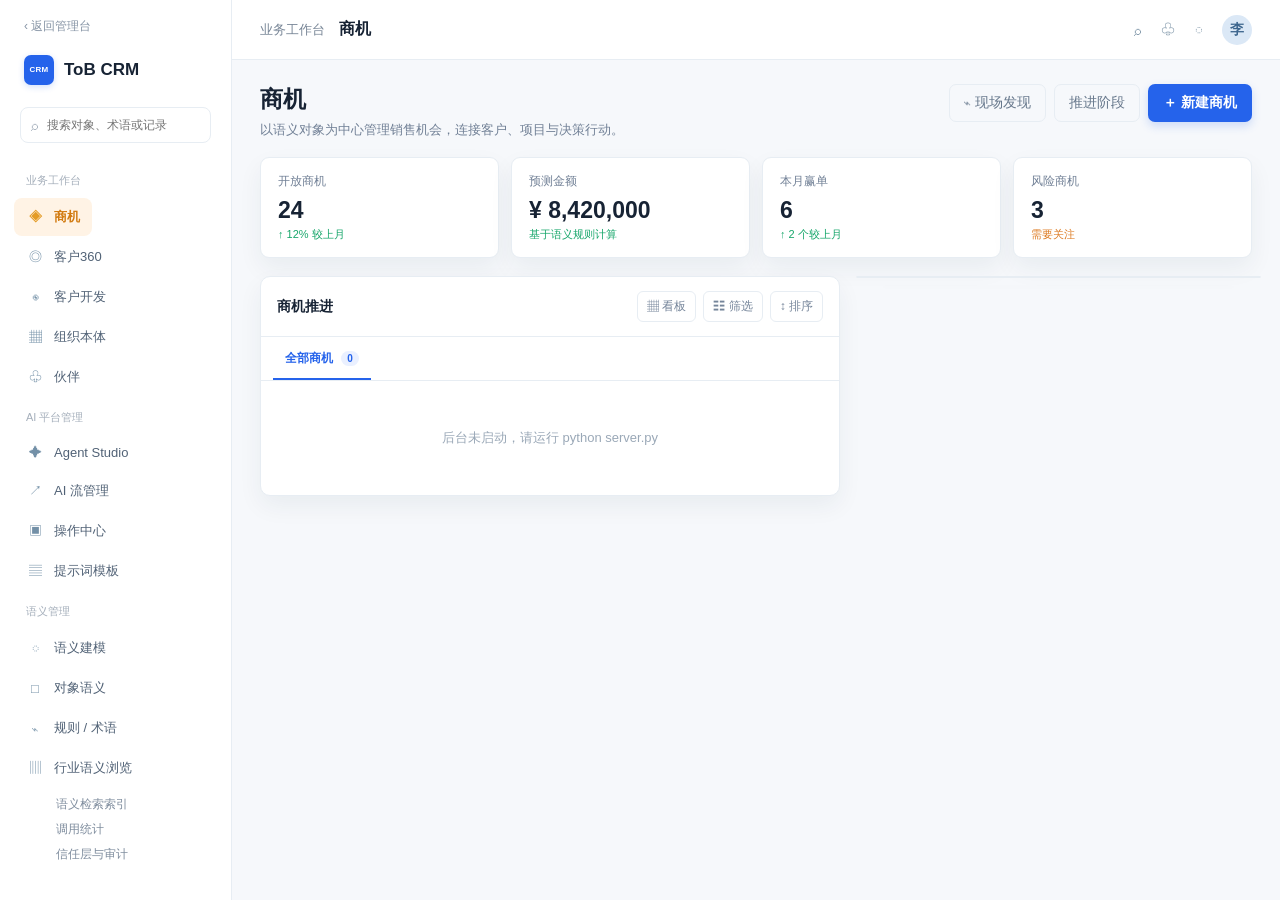
==== commit 00f9e108: "feat: enhance opportunity workflow and governance" ====
--- a/outputs/index.html
+++ b/outputs/index.html
@@ -13,7 +13,10 @@
     @media(max-width:1100px){.sidebar{width:205px}.workspace{grid-template-columns:1fr}.detail{position:static}.metrics,.customer-kpis{grid-template-columns:repeat(2,1fr)}.semantic-body{grid-template-columns:300px 1fr}.customer-hero,.customer-grid{grid-template-columns:1fr}.agent-page{grid-template-columns:190px 1fr}.skill-grid{grid-template-columns:repeat(2,1fr)}}@media(max-width:720px){.sidebar{display:none}.topbar{padding:0 16px}.content{padding:18px 14px}.metrics,.customer-kpis{gap:8px}.metric,.customer-kpi{padding:12px}.metric-value{font-size:19px}.workspace{display:block}.detail{margin-top:14px}.page-head{gap:12px}.page-head h1{font-size:20px}.form-grid{grid-template-columns:1fr}.semantic-body{grid-template-columns:1fr}.asset-list{border-right:0;border-bottom:1px solid var(--line);max-height:280px}.asset-detail{padding:18px}.semantic-toolbar input{width:130px}.semantic-bottom{grid-template-columns:1fr}.customer-card{flex-direction:column}.customer-score{border-left:0;padding-left:0}.customer-facts{gap:15px;flex-wrap:wrap}.at-track{min-width:620px}.customer-section{overflow:auto}.customer-actions{grid-template-columns:1fr}.agent-page{grid-template-columns:1fr}.agent-tree{border-right:0;border-bottom:1px solid var(--line)}.skill-grid,.agent-meta{grid-template-columns:1fr}.agent-summary{display:block}.agent-actions{margin-top:14px}}
     .discovery-modal{width:620px}.discovery-result{display:none;margin-top:16px;padding:13px;background:#f8fafc;border:1px solid var(--line);border-radius:8px;font-size:12px;line-height:1.7}.discovery-result.show{display:block}.discovery-result strong{color:#243b53}.discovery-grid{display:grid;grid-template-columns:1fr 1fr;gap:10px}.discovery-upload{border:1px dashed #9dbdf6;border-radius:8px;padding:18px;text-align:center;background:#f8fbff;color:#65788d}.discovery-upload input{display:block;width:100%;margin-top:10px}.discovery-actions{display:flex;justify-content:flex-end;gap:8px;margin-top:16px}
     .stage-gate{background:#f8fbff;border:1px solid #dce8fb;border-radius:8px;padding:12px}.stage-gate-title{display:flex;justify-content:space-between;align-items:center;gap:8px;margin-bottom:8px}.stage-gate-title strong{font-size:12px;color:#315a9c}.stage-gate-list{display:flex;flex-wrap:wrap;gap:6px;margin:8px 0 12px}.stage-gate-item{padding:5px 8px;border-radius:5px;background:#fff;border:1px solid #dce6f3;color:#5b6f85;font-size:11px}.stage-gate-note{color:#8090a0;font-size:11px;line-height:1.6;margin:0 0 10px}.stage-field-grid{display:grid;grid-template-columns:1fr 1fr;gap:8px}.stage-input-grid{display:grid;grid-template-columns:1fr 1fr;gap:10px}.stage-input-grid .field input{background:#fff}.stage-field-grid .semantic-item{border:0;border-radius:0;background:transparent;padding:5px 0}.stage-task-list{display:grid;gap:8px}.stage-task{border:1px solid #e4ebf3;border-radius:8px;padding:10px 12px;background:#fff}.stage-task.current{border-color:#a9c7fb;background:#f8fbff}.stage-task.completed{border-color:#c7eadb;background:#f6fcf9}.stage-task.pending{background:#fbfcfe}.stage-task-head{display:flex;justify-content:space-between;align-items:center;gap:8px}.stage-task-title{display:flex;align-items:center;gap:8px;font-size:12px}.stage-task-index{width:22px;height:22px;border-radius:50%;display:grid;place-items:center;background:#e8eef5;color:#718399;font-size:10px;font-weight:700}.stage-task.completed .stage-task-index{background:#16a66a;color:#fff}.stage-task.current .stage-task-index{background:#2563eb;color:#fff}.stage-task-status{font-size:10px;color:#8594a4}.stage-task.completed .stage-task-status{color:#15966b}.stage-task.current .stage-task-status{color:#2563eb}.stage-task-fields{display:flex;flex-wrap:wrap;gap:5px;margin:8px 0 0 30px}.stage-task-field{padding:4px 6px;border-radius:4px;background:#f5f8fb;color:#60748a;font-size:10px}.stage-task-note{margin:7px 0 0 30px;color:#8a99a9;font-size:10px}.stage-task-toggle{cursor:pointer;list-style:none}.stage-task-toggle::-webkit-details-marker{display:none}.stage-task-toggle:after{content:"⌄";float:right;color:#8a99a9}.stage-task[open] .stage-task-toggle:after{content:"⌃"}.stage-inline-list{display:grid;gap:0}.stage-inline{border:0;border-bottom:1px solid #e7edf3;border-radius:0;background:transparent;overflow:visible;padding:0 0 14px}.stage-inline:last-child{border-bottom:0}.stage-inline.current,.stage-inline.completed,.stage-inline.pending{border-color:#e7edf3;background:transparent}.stage-inline-head{display:flex;justify-content:space-between;align-items:center;gap:8px;padding:12px 0}.stage-inline-title{display:flex;align-items:center;gap:8px;font-weight:700;font-size:12px}.stage-inline-index{width:22px;height:22px;border-radius:50%;display:grid;place-items:center;background:#e8eef5;color:#718399;font-size:10px}.stage-inline.completed .stage-inline-index{background:#16a66a;color:#fff}.stage-inline.current .stage-inline-index{background:#2563eb;color:#fff}.stage-inline-status{color:#8795a5;font-size:10px}.stage-inline-body{padding:0}.win-agent-card{background:linear-gradient(135deg,#f2f6ff,#fbfaff);border:1px solid #dce6ff;border-radius:8px;padding:13px}.win-agent-card strong{display:block;color:#4c55a9;font-size:12px;margin-bottom:6px}.win-agent-card p{margin:0;color:#5d6980;font-size:12px;line-height:1.7}.opportunity-detail-page{display:grid;gap:16px}.opportunity-detail-head{display:flex;justify-content:space-between;align-items:flex-start;gap:16px}.opportunity-detail-head h1{margin:0 0 8px;font-size:24px}.opportunity-detail-head p{margin:0;color:var(--muted);font-size:13px}.opportunity-back{color:#6d7f93;font-size:12px;margin-bottom:10px}.opportunity-stage-panel,.opportunity-module-panel{background:#fff;border:1px solid var(--line);border-radius:10px;box-shadow:var(--shadow);padding:18px}.opportunity-stage-track{display:grid;grid-template-columns:repeat(6,1fr);gap:8px;margin-top:18px}.opportunity-stage-node{position:relative;text-align:center;color:#8493a5;font-size:11px}.opportunity-stage-node:before{content:"";position:absolute;left:-50%;right:50%;top:13px;height:2px;background:#e1e8f0}.opportunity-stage-node:first-child:before{display:none}.opportunity-stage-node i{position:relative;display:grid;place-items:center;width:28px;height:28px;margin:0 auto 8px;border-radius:50%;border:2px solid #cdd8e5;background:#fff;font-style:normal;font-weight:700}.opportunity-stage-node.done i{background:var(--green);border-color:var(--green);color:#fff}.opportunity-stage-node.current i{background:var(--blue);border-color:var(--blue);color:#fff;box-shadow:0 0 0 5px #edf3ff}.opportunity-stage-node.done:before,.opportunity-stage-node.current:before{background:#8bc9b0}.opportunity-stage-node strong{display:block;color:#4f6378;margin-bottom:3px}.opportunity-stage-node.current strong{color:var(--blue)}.opportunity-field-section{display:grid;grid-template-columns:minmax(0,1fr) 280px;gap:16px}.opportunity-field-card{background:#fff;border:1px solid var(--line);border-radius:10px;box-shadow:var(--shadow);padding:18px}.opportunity-field-card h3,.opportunity-module-panel h3{margin:0;font-size:15px}.opportunity-field-card .stage-field-grid{margin-top:14px}.opportunity-modules{display:grid;grid-template-columns:repeat(3,1fr);gap:10px;margin-top:14px}.opportunity-module{border:1px solid var(--line);border-radius:8px;padding:13px;text-align:left;background:#fff}.opportunity-module:hover{border-color:#9dbdf6;background:#f8fbff}.opportunity-module b{display:block;margin-bottom:6px;font-size:12px}.opportunity-module span{display:block;color:#8795a5;font-size:11px;line-height:1.5}.opportunity-history{margin-top:14px}.opportunity-history .timeline{padding-top:4px}
+    .opportunity-people{display:grid;grid-template-columns:minmax(0,1.35fr) minmax(260px,.65fr);gap:16px}.people-list{display:grid;gap:8px}.person-row{display:flex;justify-content:space-between;gap:12px;padding:11px 0;border-bottom:1px solid #edf1f5}.person-row:last-child{border-bottom:0}.person-main{min-width:0}.person-name{font-weight:700;font-size:12px}.person-meta{color:#7d8c9c;font-size:11px;margin-top:5px}.person-badges{display:flex;align-items:flex-start;gap:5px;flex-wrap:wrap;justify-content:flex-end}.person-badge{padding:4px 6px;border-radius:4px;background:#eef3ff;color:#4168cf;font-size:10px;white-space:nowrap}.person-badge.green{background:#eaf8f1;color:#15966b}.person-badge.orange{background:#fff4e5;color:#c77c13}.decision-chain{display:grid;gap:9px}.decision-item{display:flex;align-items:center;gap:9px;padding:9px 10px;background:#f8fafc;border-radius:7px}.decision-dot{width:9px;height:9px;border-radius:50%;background:#cbd5e1;flex:0 0 auto}.decision-item.covered .decision-dot{background:#16a66a}.decision-item.pending .decision-dot{background:#f59e0b}.decision-role{font-size:11px;color:#53667b}.decision-status{margin-left:auto;font-size:10px;color:#8a98a7}.decision-item.covered .decision-status{color:#15966b}.decision-item.pending .decision-status{color:#c77c13}.people-empty{padding:18px 0;color:#8a98a7;font-size:12px}.people-modal{width:560px}.people-modal .form-grid{margin-top:4px}
     .opportunity-list-page{display:grid;gap:18px}.opportunity-list-kpis{display:grid;grid-template-columns:repeat(4,1fr);gap:12px}.opportunity-list-kpi{background:#fff;border:1px solid var(--line);border-radius:9px;padding:16px 18px;box-shadow:var(--shadow)}.opportunity-list-kpi label{display:block;color:#718096;font-size:12px}.opportunity-list-kpi strong{display:block;font-size:25px;margin:9px 0 4px}.opportunity-list-kpi span{color:#8a98a8;font-size:11px}.opportunity-table-panel{background:#fff;border:1px solid var(--line);border-radius:10px;box-shadow:var(--shadow);overflow:hidden}.opportunity-table-toolbar{display:flex;justify-content:space-between;align-items:center;padding:16px 18px;border-bottom:1px solid var(--line)}.opportunity-table-toolbar strong{font-size:14px}.opportunity-table-toolbar span{color:#718096;font-size:12px}.opportunity-table-wrap{overflow:auto}.opportunity-table{width:100%;border-collapse:collapse;min-width:860px}.opportunity-table th{padding:12px 18px;text-align:left;color:#8190a0;background:#fbfcfe;font-size:11px;font-weight:600;border-bottom:1px solid var(--line);white-space:nowrap}.opportunity-table td{padding:18px;border-bottom:1px solid #eef2f6;color:#526579;font-size:12px;vertical-align:top}.opportunity-table tbody tr{cursor:pointer}.opportunity-table tbody tr:hover{background:#f8fbff}.opportunity-table td:first-child{color:#2563eb;font-weight:700}.opportunity-table-title{display:block;color:#243b53;font-weight:700;margin-bottom:6px}.opportunity-table-desc{display:block;color:#8b98a7;line-height:1.5;max-width:380px}.opportunity-table-stage{display:inline-flex;padding:5px 8px;border-radius:5px;background:#eef3ff;color:#4168cf;white-space:nowrap}.opportunity-table-level{display:inline-flex;padding:5px 8px;border-radius:5px;background:#fff5e5;color:#b97717;white-space:nowrap}.opportunity-table-amount{color:#243b53;font-weight:700;white-space:nowrap}.opportunity-list-page .page-head{margin-bottom:0}
+    .organization-page{background:#fff;border:1px solid var(--line);border-radius:10px;box-shadow:var(--shadow);overflow:hidden}.organization-toolbar{display:flex;justify-content:space-between;align-items:center;padding:16px 18px;border-bottom:1px solid var(--line);background:#fbfcfe}.organization-toolbar strong{font-size:14px}.organization-toolbar select,.organization-bind-row select{height:35px;border:1px solid var(--line);border-radius:6px;padding:0 10px;background:#fff;min-width:220px}.organization-body{display:grid;grid-template-columns:minmax(340px,.8fr) minmax(0,1.2fr);min-height:560px}.organization-tree{border-right:1px solid var(--line);padding:14px}.organization-tree-title{display:flex;justify-content:space-between;align-items:center;padding:8px 10px 14px;font-size:12px;color:#40566c}.organization-tree-row{display:flex;align-items:center;gap:5px;margin:2px 0}.organization-tree-name{display:flex;align-items:center;gap:7px;min-width:0;flex:1;text-align:left;padding:10px 8px;border-radius:7px;color:#40566c}.organization-tree-name:hover,.organization-tree-name.active{background:#f4f8ff;color:var(--blue)}.organization-tree-name strong{font-size:12px;white-space:nowrap;overflow:hidden;text-overflow:ellipsis}.organization-tree-name small{margin-left:auto;color:#99a6b4;font-size:10px}.organization-tree-caret{width:12px;color:#91a0b0}.organization-add-child{white-space:nowrap;padding:6px}.organization-detail{padding:22px}.organization-detail-head{display:flex;justify-content:space-between;align-items:flex-start;border-bottom:1px solid var(--line);padding-bottom:18px}.organization-detail-head h2{margin:0 0 7px;font-size:20px}.organization-detail-head p{margin:0;color:var(--muted);font-size:12px}.organization-detail-section{padding:18px 0;border-bottom:1px solid var(--line)}.organization-detail-section:last-child{border-bottom:0}.organization-bind-row{display:flex;gap:8px;margin-bottom:10px}.organization-bind-row select{flex:1;min-width:0}.organization-bind-row .primary{padding:8px 11px;font-size:11px}.organization-linked-item{display:flex;justify-content:space-between;gap:10px;padding:9px 0;border-bottom:1px solid #f0f3f7;font-size:12px}.organization-linked-item:last-of-type{border-bottom:0}.organization-linked-item small{color:var(--muted)}.project-party-section{background:#fff;border:1px solid var(--line);border-radius:10px;box-shadow:var(--shadow);padding:18px}.project-party-list{display:grid;gap:8px}.project-party-row{display:flex;align-items:center;justify-content:space-between;gap:10px;padding:10px 0;border-bottom:1px solid #edf1f5}.project-party-row:last-child{border-bottom:0}.project-party-main{min-width:0}.project-party-main strong{font-size:12px}.project-party-main small{display:block;color:var(--muted);font-size:10px;margin-top:4px}.project-party-badges{display:flex;gap:5px;flex-wrap:wrap;justify-content:flex-end}.project-party-badge{padding:4px 7px;border-radius:4px;background:#eef3ff;color:#4168cf;font-size:10px;white-space:nowrap}@media(max-width:900px){.organization-body{grid-template-columns:1fr}.organization-tree{border-right:0;border-bottom:1px solid var(--line)}}
+    .action-task-panel{margin-top:16px}.action-task-list{display:grid;gap:9px}.action-task-row{display:flex;justify-content:space-between;align-items:flex-start;gap:14px;padding:12px 0;border-bottom:1px solid #eef2f6}.action-task-row:last-child{border-bottom:0}.action-task-main{min-width:0;flex:1}.action-task-title-row{display:flex;align-items:center;gap:8px;flex-wrap:wrap}.action-task-title-row strong{font-size:13px}.action-task-description{margin:6px 0;color:#66788b;font-size:11px;line-height:1.6}.action-task-meta{display:flex;gap:8px;flex-wrap:wrap;color:#8a98a7;font-size:10px}.action-task-meta span{background:#f7f9fc;border-radius:4px;padding:3px 6px}.action-task-badge{border-radius:4px;padding:3px 6px;font-size:10px;background:#eef3ff;color:#4168cf}.action-task-badge.pending{background:#fff5e5;color:#c77d13}.action-task-badge.in_progress{background:#eef3ff;color:#4168cf}.action-task-badge.completed{background:#eaf8f1;color:#15966b}.action-task-badge.cancelled{background:#f2f4f7;color:#8996a5}.action-task-badge.overdue{background:#fff0ef;color:#d34d43}.action-task-actions{display:flex;align-items:center;gap:6px;flex-wrap:wrap;justify-content:flex-end}.action-task-actions button{border:1px solid var(--line);border-radius:5px;padding:5px 8px;color:#5b6f85;font-size:10px;background:#fff}.action-task-actions button:hover{border-color:#9dbdf6;color:var(--blue);background:#f8fbff}.action-task-actions button.primary-lite{background:#eef3ff;border-color:#cfe0ff;color:var(--blue)}.action-task-empty{padding:18px 0;color:#8b98a7;font-size:12px}.action-task-empty button{margin-left:8px;color:var(--blue);font-size:11px}.action-modal{width:520px}.action-modal .subtle{line-height:1.6;margin:-8px 0 16px}.action-due-overdue{color:#d34d43!important}@media(max-width:720px){.action-task-row{display:block}.action-task-actions{justify-content:flex-start;margin-top:9px}.action-modal{width:calc(100vw - 28px)}}
   </style>
 </head>
 <body>
@@ -26,6 +29,7 @@
       <button class="nav-item active" id="opportunityNav"><span class="ico">◈</span>商机</button>
       <button class="nav-item" id="customerNav"><span class="ico">◎</span>客户360</button>
       <button class="nav-item" id="customerDevNav"><span class="ico">◉</span>客户开发</button>
+      <button class="nav-item" id="organizationNav"><span class="ico">▦</span>组织本体</button>
       <button class="nav-item"><span class="ico">♧</span>伙伴</button>
       <div class="nav-title">AI 平台管理</div>
       <button class="nav-item" id="agentNav"><span class="ico">✦</span>Agent Studio</button>
@@ -59,6 +63,10 @@
   <div class="modal-backdrop" id="semanticModal"><div class="modal"><h2>新建语义资产</h2><div class="form-grid"><div class="field"><label>语义分类</label><select id="sCategory"><option>实体</option><option>关系与图谱</option><option>术语与别名</option><option>业务动作</option><option>业务事件</option><option>业务规则</option><option>流程与 SOP</option><option>指标</option><option>维度</option><option>目标与阈值</option><option>分析模型</option><option>归因因果</option><option>业务策略</option></select></div><div class="field"><label>资产类型</label><input id="sType" placeholder="例如：行业指标" /></div><div class="field full"><label>资产名称</label><input id="sName" placeholder="例如：客户年度出货目标" /></div><div class="field full"><label>业务定义</label><input id="sDesc" placeholder="描述它代表什么业务事实或规则" /></div></div><div class="modal-actions"><button class="secondary" id="closeSemanticModal">取消</button><button class="primary" id="saveSemantic">保存到数据库</button></div></div></div>
   <div class="modal-backdrop" id="stageModal"><div class="modal"><h2 id="stageModalTitle">转换客户开发阶段</h2><p id="stageModalHint" class="subtle"></p><div id="stageFields" class="form-grid"></div><div class="modal-actions"><button class="secondary" onclick="closeStageModal()">取消</button><button class="primary" onclick="submitStage()">校验并转换</button></div></div></div>
   <div class="modal-backdrop" id="opportunityStageModal"><div class="modal"><h2 id="opportunityStageTitle">推进商机阶段</h2><p id="opportunityStageHint" class="subtle"></p><div id="opportunityStageFields" class="form-grid"></div><div class="modal-actions"><button class="secondary" onclick="closeOpportunityStageModal()">取消</button><button class="primary" onclick="submitOpportunityStage()">校验并推进</button></div></div></div>
+  <div class="modal-backdrop" id="personModal"><div class="modal people-modal"><h2>新增关键人</h2><p class="subtle">把联系人挂到当前商机，并同步关联客户与项目。</p><div class="form-grid"><div class="field"><label>姓名 *</label><input id="personName" placeholder="例如：王建国" /></div><div class="field"><label>组织</label><input id="personOrganization" placeholder="例如：建设单位 / 设计院" /></div><div class="field"><label>职位</label><input id="personTitle" placeholder="例如：采购经理" /></div><div class="field"><label>人员类型</label><select id="personType"><option>甲方负责人</option><option>设计院</option><option>总包</option><option>经销商</option><option>采购联系人</option><option>技术联系人</option><option>其他关键人</option></select></div><div class="field"><label>商机角色 *</label><select id="personRole"><option>决策人</option><option>业务发起人</option><option>技术推动者</option><option>采购把关人</option><option>设计院联系人</option><option>总包负责人</option><option>经销商联系人</option><option>商机联系人</option></select></div><div class="field"><label>影响力</label><select id="personInfluence"><option>高</option><option>中</option><option>低</option><option>未知</option></select></div><div class="field"><label>关系状态</label><select id="personRelationship"><option>已建立</option><option>跟进中</option><option>待建立</option><option>已失联</option></select></div><div class="field"><label>手机</label><input id="personPhone" placeholder="手机号" /></div><div class="field"><label>邮箱</label><input id="personEmail" placeholder="邮箱地址" /></div><div class="field full"><label>关系备注</label><input id="personNotes" placeholder="例如：由运营副总引荐，待确认采购准入流程" /></div></div><div class="modal-actions"><button class="secondary" onclick="closePersonModal()">取消</button><button class="primary" onclick="saveOpportunityPerson()">保存关键人</button></div></div></div>
+  <div class="modal-backdrop" id="organizationModal"><div class="modal"><h2 id="organizationModalTitle">新增客户组织</h2><p class="subtle">组织节点用于表达集团、区域公司、项目公司和采购中心的层级关系。</p><div class="form-grid"><div class="field full"><label>组织名称 *</label><input id="organizationName" placeholder="例如：华东区域公司" /></div><div class="field"><label>组织编码</label><input id="organizationCode" placeholder="例如：EAST-001" /></div><div class="field"><label>组织类型</label><select id="organizationType"><option>集团总部</option><option>区域公司</option><option>项目公司</option><option>采购中心</option><option>事业部</option><option>分公司</option><option>其他</option></select></div></div><div class="modal-actions"><button class="secondary" onclick="closeOrganizationModal()">取消</button><button class="primary" onclick="saveOrganizationNode()">保存组织</button></div></div></div>
+  <div class="modal-backdrop" id="partyModal"><div class="modal"><h2>新增项目参与方</h2><p class="subtle">把建设单位、设计院、总包和施工方等组织关系挂到当前项目。</p><div class="form-grid"><div class="field"><label>参与方类型 *</label><select id="partyType"><option>建设单位</option><option>设计院</option><option>总包方</option><option>施工方</option><option>分包方</option><option>监理方</option><option>经销商</option><option>其他</option></select></div><div class="field"><label>参与方名称 *</label><input id="partyName" placeholder="例如：华东建设集团" /></div><div class="field"><label>组织编码</label><input id="partyCode" placeholder="可选" /></div><div class="field"><label>来源</label><select id="partySource"><option value="manual">销售录入</option><option value="ocr">OCR识别</option><option value="agent">Agent识别</option><option value="import">外部导入</option></select></div><div class="field full"><label>备注</label><input id="partyNotes" placeholder="例如：负责总包施工和现场协调" /></div></div><div class="modal-actions"><button class="secondary" onclick="closePartyModal()">取消</button><button class="primary" onclick="saveProjectParty()">保存参与方</button></div></div></div>
+  <div class="modal-backdrop" id="actionModal"><div class="modal action-modal"><h2 id="actionModalTitle">新增行动任务</h2><p class="subtle">行动任务会关联当前商机，并记录来源、负责人和执行状态。</p><div class="form-grid"><div class="field full"><label>任务名称 *</label><input id="actionTitle" placeholder="例如：确认招投标答疑时间" /></div><div class="field"><label>负责人</label><input id="actionAssignee" placeholder="负责人姓名" /></div><div class="field"><label>截止日期</label><input id="actionDueAt" type="date" /></div><div class="field"><label>优先级</label><select id="actionPriority"><option value="high">高</option><option value="medium" selected>中</option><option value="low">低</option></select></div><div class="field full"><label>任务描述</label><input id="actionDescription" placeholder="说明任务目标、交付物或下一步动作" /></div></div><div class="modal-actions"><button class="secondary" onclick="closeActionModal()">取消</button><button class="primary" onclick="saveAction()">保存行动任务</button></div></div></div>
   <div class="modal-backdrop" id="discoveryModal"><div class="modal discovery-modal"><h2>现场发现商机</h2><p class="subtle">上传工程现场证据，先生成候选草稿，再查重并由销售确认。</p><div class="discovery-upload">支持工程概况牌、现场照片或项目文件<input id="discoveryFile" type="file" accept="image/*,.pdf,.doc,.docx,.txt" /></div><div class="discovery-grid" style="margin-top:12px"><div class="field"><label>项目名称（可选）</label><input id="dProject" placeholder="识别不到时可手动补充" /></div><div class="field"><label>客户 / 建设单位（可选）</label><input id="dCustomer" placeholder="例如：华东建材集团" /></div><div class="field"><label>项目地址（可选）</label><input id="dAddress" placeholder="省市、园区或详细地址" /></div><div class="field"><label>产品线（可选）</label><input id="dProducts" placeholder="外墙涂料,保温" /></div></div><div class="field" style="margin-top:10px"><label>现场描述 / OCR 草稿</label><input id="dNotes" placeholder="MVP 中作为识别适配层输入，后续可替换为真实 OCR / 视觉模型" /></div><div id="discoveryResult" class="discovery-result"></div><div class="discovery-actions"><button class="secondary" id="closeDiscovery">取消</button><button class="secondary" id="checkDiscovery" style="display:none">查重</button><button class="primary" id="saveDiscovery">识别并生成草稿</button><button class="primary" id="confirmDiscovery" style="display:none">确认并创建商机</button></div></div></div>
   <script>
     const API_BASE=window.CRM_API_BASE||(location.protocol==='file:'?'http://127.0.0.1:8877':'');
@@ -74,14 +82,35 @@
     function renderOpportunityTable(){const el=document.getElementById('opportunityRows');if(!el)return;el.innerHTML=opps.length?opps.map((x,index)=>`<tr data-id="${x.id}"><td>${opportunityListId(x,index)}</td><td><span class="opportunity-table-title">${x.name}</span><span class="opportunity-table-desc">${x.description||'暂无商机描述'}</span></td><td>${x.customer}</td><td><span class="opportunity-table-amount">${money(x.amount)}</span></td><td><span class="opportunity-table-stage">${x.stage}</span></td><td><span class="opportunity-table-level">${Number(x.amount||0)>=1000000?'重点项目':'普通项目'}</span></td><td>${x.owner}</td></tr>`).join(''):`<tr><td colspan="7"><div class="empty">暂无商机</div></td></tr>`;el.querySelectorAll('tr[data-id]').forEach(row=>row.onclick=()=>openOpportunity360(Number(row.dataset.id)))}
     function bindListActions(){document.getElementById('discoveryBtn').onclick=()=>{resetDiscovery();document.getElementById('discoveryModal').classList.add('show')};document.getElementById('newOpp').onclick=()=>document.getElementById('modal').classList.add('show')}
     function opportunityStageFields(x){const entered=x.stageHistory?.length?x.stageHistory[x.stageHistory.length-1].required:{};const fields=Object.entries(entered);if(!fields.length)return [['项目名称',x.name],['客户名称',x.customer],['商机来源',x.sourceCategory||x.source_category||'内部信息']];return fields.map(([key,value])=>[key,value])}
-    function renderOpportunity360(x){const currentIndex=Math.max(0,opportunityStages.findIndex(item=>item.code===x.stageCode));const fields=opportunityStageFields(x);const next=opportunityStages.find(item=>item.code===x.nextStage?.code);const activeTaskCount=(x.stageTasks||[]).filter(task=>task.status!=='pending').length;pendingOpportunityStage=next;document.querySelector('.content').innerHTML=`<div class="opportunity-detail-page"><div><button class="opportunity-back" onclick="showOpportunityList()">‹ 返回全部商机</button><div class="opportunity-detail-head"><div><h1>${x.name}</h1><p>${x.customer} · ${x.business_type||x.businessType} · 负责人 ${x.owner} · 当前阶段：${x.stage}</p></div><button class="secondary" onclick="focusStageFields()">填写下一阶段</button></div></div><section class="opportunity-stage-panel"><div class="section-row"><h3>销售机会阶段</h3><span class="tag blue">${x.stage}</span></div><div class="opportunity-stage-track">${opportunityStages.map((item,index)=>`<div class="opportunity-stage-node ${index<currentIndex?'done':''} ${index===currentIndex?'current':''}"><i>${index<currentIndex?'✓':index+1}</i><strong>${item.name}</strong><small>阶段 ${item.sequence}</small></div>`).join('')}</div></section><div class="opportunity-field-section"><section class="opportunity-field-card"><div class="section-row"><h3>阶段字段</h3><span class="tag orange">${activeTaskCount} 个阶段已进入</span></div>${renderInlineStageFields(x)}<p class="stage-gate-note" style="margin-top:12px">${next?`下一阶段为“${next.name}”，字段已平铺在对应阶段下面`:'销售机会阶段已完成，后续进入交付与商业结果管理。'}</p></section><section class="opportunity-field-card"><div class="section-row"><h3>阶段推进任务</h3><span class="link">${activeTaskCount} 个阶段任务</span></div>${renderStageHistory(x)}<div class="detail-section" style="padding:15px 0 0;border-bottom:0"><div class="section-row"><h3>AI 下一步建议</h3><button class="link" onclick="callWinAgent()">调用 Agent</button></div><div id="winAgentResult" class="win-agent-card"><strong>商机赢单 Agent</strong><p>点击“调用 Agent”，分析当前阶段、已填字段和风险，生成下一步赢单建议。</p></div></div></section></div></div>`}
-    async function openOpportunity360(id){const detail=await fetch(`/api/opportunities/${id}`).then(r=>r.json());current=detail;const found=opps.find(x=>x.id===detail.id);if(found)Object.assign(found,detail);renderOpportunity360(detail)}
+    function renderPeople(x){const people=x.keyPersons||[];const roles=[['业务发起人','业务发起人'],['决策人','决策人'],['技术推动者','技术推动者'],['采购把关人','采购把关人'],['设计院联系人','设计院联系人'],['总包负责人','总包负责人'],['经销商联系人','经销商联系人']];const roleNames=people.map(person=>person.role);return `<section class="opportunity-field-card"><div class="section-row"><div><h3>关键人 / 决策链</h3><p class="stage-gate-note" style="margin:5px 0 0">围绕客户、项目和商机记录关键关系，识别当前决策链缺口。</p></div><button class="primary" style="padding:8px 11px;font-size:11px" onclick="openPersonModal()">＋ 新增关键人</button></div><div class="opportunity-people"><div class="people-list">${people.length?people.map(person=>`<div class="person-row"><div class="person-main"><div class="person-name">${person.name}${person.title?` · ${person.title}`:''}</div><div class="person-meta">${person.organization||'未填写组织'}${person.phone?` · ${person.phone}`:''}${person.email?` · ${person.email}`:''}</div></div><div class="person-badges"><span class="person-badge">${person.role}</span><span class="person-badge ${person.relationship_status==='已建立'?'green':person.relationship_status==='待建立'?'orange':''}">${person.relationship_status}</span><span class="person-badge ${person.influence_level==='高'?'green':''}">${person.influence_level}影响力</span></div></div>`).join(''):'<div class="people-empty">尚未关联关键人，建议先补录甲方负责人、决策人和采购联系人。</div>'}</div><div><div class="section-row" style="margin-bottom:9px"><strong style="font-size:12px">决策链覆盖</strong><span class="subtle">${roles.filter(role=>roleNames.includes(role[0])).length}/${roles.length}</span></div><div class="decision-chain">${roles.map(role=>{const person=people.find(item=>item.role===role[0]);return `<div class="decision-item ${person?'covered':'pending'}"><span class="decision-dot"></span><span class="decision-role">${role[1]}</span><span class="decision-status">${person?person.name:'待建立'}</span></div>`}).join('')}</div></div></div></section>`}
+    function renderProjectParties(x){const parties=x.projectParties||[];return `<section class="project-party-section"><div class="section-row"><div><h3>项目参与方</h3><p class="stage-gate-note" style="margin:5px 0 0">把项目中的建设单位、设计院、总包、施工方和经销商独立记录为业务关系。</p></div><button class="primary" style="padding:8px 11px;font-size:11px" onclick="openPartyModal()">＋ 新增参与方</button></div><div class="project-party-list">${parties.length?parties.map(p=>`<div class="project-party-row"><div class="project-party-main"><strong>${p.party_name}</strong><small>${p.customer_organization_name||'未绑定客户组织'}${p.person_name?` · ${p.person_name}${p.person_title?' · '+p.person_title:''}`:''}</small></div><div class="project-party-badges"><span class="project-party-badge">${p.party_type}</span>${p.source_type!=='manual'?`<span class="project-party-badge">${p.source_type}</span>`:''}${p.is_primary?'<span class="project-party-badge">主要参与方</span>':''}</div></div>`).join(''):'<div class="people-empty">尚未录入项目参与方，建议先补充建设单位、设计院和总包方。</div>'}</div></section>`}
+    function openPartyModal(){if(!current?.projectId)return toast('当前商机尚未关联项目');document.getElementById('partyModal').classList.add('show')}
+    function closePartyModal(){document.getElementById('partyModal').classList.remove('show')}
+    async function saveProjectParty(){if(!current?.projectId)return;const partyName=document.getElementById('partyName').value.trim();if(!partyName)return toast('请填写参与方名称');const res=await fetch(`/api/projects/${current.projectId}/parties`,{method:'POST',headers:{'Content-Type':'application/json'},body:JSON.stringify({partyType:document.getElementById('partyType').value,partyName,partyCode:document.getElementById('partyCode').value.trim(),sourceType:document.getElementById('partySource').value,notes:document.getElementById('partyNotes').value.trim()})});const body=await res.json();if(!res.ok)return toast(body.error||'项目参与方保存失败');current.projectParties=body;closePartyModal();renderOpportunity360(current);toast('项目参与方已保存')}
+    function openPersonModal(){if(!current)return toast('请先选择一条商机');document.getElementById('personModal').classList.add('show');document.getElementById('personName').focus()}
+    function closePersonModal(){document.getElementById('personModal').classList.remove('show')}
+    async function saveOpportunityPerson(){if(!current)return;const name=document.getElementById('personName').value.trim();if(!name)return toast('请填写关键人姓名');const payload={name,organization:document.getElementById('personOrganization').value.trim(),title:document.getElementById('personTitle').value.trim(),personType:document.getElementById('personType').value,role:document.getElementById('personRole').value,influenceLevel:document.getElementById('personInfluence').value,relationshipStatus:document.getElementById('personRelationship').value,phone:document.getElementById('personPhone').value.trim(),email:document.getElementById('personEmail').value.trim(),relationshipNotes:document.getElementById('personNotes').value.trim(),customerId:current.customerId,projectId:current.projectId};const createRes=await fetch(`/api/people`,{method:'POST',headers:{'Content-Type':'application/json'},body:JSON.stringify(payload)});const person=await createRes.json();if(!createRes.ok)return toast(person.error||'关键人创建失败');const linkRes=await fetch(`/api/opportunities/${current.id}/people`,{method:'POST',headers:{'Content-Type':'application/json'},body:JSON.stringify({personId:person.id,role:payload.role,influenceLevel:payload.influenceLevel,relationshipStatus:payload.relationshipStatus,isPrimary:false,relationshipNotes:payload.relationshipNotes})});const linkBody=await linkRes.json();if(!linkRes.ok)return toast(linkBody.error||'商机关系保存失败');current=await fetch(`/api/opportunities/${current.id}`).then(r=>r.json());const found=opps.find(x=>x.id===current.id);if(found)Object.assign(found,current);closePersonModal();renderOpportunity360(current);toast('关键人已保存并加入决策链')}
+    function renderOpportunity360(x){const currentIndex=Math.max(0,opportunityStages.findIndex(item=>item.code===x.stageCode));const fields=opportunityStageFields(x);const next=opportunityStages.find(item=>item.code===x.nextStage?.code);const activeTaskCount=(x.stageTasks||[]).filter(task=>task.status!=='pending').length;pendingOpportunityStage=next;document.querySelector('.content').innerHTML=`<div class="opportunity-detail-page"><div><button class="opportunity-back" onclick="showOpportunityList()">‹ 返回全部商机</button><div class="opportunity-detail-head"><div><h1>${x.name}</h1><p>${x.customer} · ${x.business_type||x.businessType} · 负责人 ${x.owner} · 当前阶段：${x.stage}</p></div><button class="secondary" onclick="focusStageFields()">填写下一阶段</button></div></div><section class="opportunity-stage-panel"><div class="section-row"><h3>销售机会阶段</h3><span class="tag blue">${x.stage}</span></div><div class="opportunity-stage-track">${opportunityStages.map((item,index)=>`<div class="opportunity-stage-node ${index<currentIndex?'done':''} ${index===currentIndex?'current':''}"><i>${index<currentIndex?'✓':index+1}</i><strong>${item.name}</strong><small>阶段 ${item.sequence}</small></div>`).join('')}</div></section><div class="opportunity-field-section"><section class="opportunity-field-card"><div class="section-row"><h3>阶段字段</h3><span class="tag orange">${activeTaskCount} 个阶段已进入</span></div>${renderInlineStageFields(x)}<p class="stage-gate-note" style="margin-top:12px">${next?`下一阶段为“${next.name}”，字段已平铺在对应阶段下面`:'销售机会阶段已完成，后续进入交付与商业结果管理。'}</p></section><section class="opportunity-field-card"><div class="section-row"><h3>阶段推进任务</h3><span class="link">${activeTaskCount} 个阶段任务</span></div>${renderStageHistory(x)}<div class="detail-section" style="padding:15px 0 0;border-bottom:0"><div class="section-row"><h3>AI 下一步建议</h3><button class="link" onclick="callWinAgent()">调用 Agent</button></div><div id="winAgentResult" class="win-agent-card"><strong>商机赢单 Agent</strong><p>点击“调用 Agent”，分析当前阶段、已填字段和风险，生成下一步赢单建议。</p></div></div></section></div>${renderProjectParties(x)}${renderPeople(x)}</div>`}
+    async function openOpportunity360(id){const detail=await fetch(`/api/opportunities/${id}`).then(r=>r.json());if(detail.projectId){detail.projectParties=await fetch(`/api/projects/${detail.projectId}/parties`).then(r=>r.json())}current=detail;const found=opps.find(x=>x.id===detail.id);if(found)Object.assign(found,detail);renderOpportunity360(detail)}
     function renderStageFields(x){const fields=Object.entries(x.stageFields||{});if(!fields.length)return '<div class="empty" style="padding:12px">当前阶段还没有已填写字段</div>';return `<div class="stage-field-grid">${fields.map(([key,value])=>`<div class="semantic-item"><span>${key}</span><strong>${value||'—'}</strong></div>`).join('')}</div>`}
     function renderStageHistory(x){const tasks=x.stageTasks||[];if(!tasks.length)return '<p class="stage-gate-note">暂无阶段任务。</p>';return `<div class="stage-task-list">${tasks.map(task=>{const fields=Object.entries(task.fields||{});return `<details class="stage-task ${task.status}" ${task.status==='current'?'open':''}><summary class="stage-task-toggle"><div class="stage-task-head"><div class="stage-task-title"><span class="stage-task-index">${task.status==='completed'?'✓':task.sequence}</span><strong>${task.name}</strong></div><span class="stage-task-status">${task.note}</span></div></summary>${fields.length?`<div class="stage-task-fields">${fields.map(([key,value])=>`<span class="stage-task-field">${key}：${value}</span>`).join('')}</div>`:''}<p class="stage-task-note">${task.status==='pending'?`推进前需填写：${task.required.map(field=>field.label).join('、')}`:task.status==='current'?`当前阶段${task.required.length?'，准入字段：'+task.required.map(field=>field.label).join('、'):''}`:task.note}</p></details>`}).join('')}</div>`}
     function renderInlineStageFields(x){const tasks=x.stageTasks||[];const firstPendingIndex=tasks.findIndex(task=>task.status==='pending');return `<div class="stage-inline-list">${tasks.map((task,index)=>{const fields=Object.entries(task.fields||{});const required=task.required||[];if(task.status==='pending'&&index===firstPendingIndex){return `<div id="currentStageFields" class="stage-inline pending"><div class="stage-inline-body"><div class="stage-input-grid">${required.map(field=>`<div class="field"><label>${field.label} *</label><input id="inline_stage_${field.key}" placeholder="请输入${field.label}" /></div>`).join('')}</div><button class="primary" style="margin-top:12px" onclick="submitInlineStage()">保存并推进至下一阶段</button></div></div>`}return `<div class="stage-inline ${task.status}"><div class="stage-inline-body">${fields.length?`<div class="stage-field-grid">${fields.map(([key,value])=>`<div class="semantic-item"><span>${key}</span><strong>${value||'—'}</strong></div>`).join('')}</div>`:`<p class="stage-gate-note">尚未保存该阶段的填写内容。</p>`}${required.length?`<p class="stage-gate-note" style="margin-top:10px">待填写字段：${required.map(field=>field.label).join('、')}</p>`:''}</div></div>`}).join('')}</div>`}
+    const baseRenderOpportunity360=renderOpportunity360;
+    let editingActionId=null;
+    function actionStatusText(status){return ({pending:'待处理',in_progress:'进行中',completed:'已完成',cancelled:'已取消'})[status]||status||'待处理'}
+    function actionPriorityText(priority){return ({high:'高优先级',medium:'中优先级',low:'低优先级'})[priority]||priority||'中优先级'}
+    function actionSourceText(action){if(action.source_type==='stage_plan')return `阶段计划 · ${action.stage_name||'下一阶段'}`;if(action.source_type==='stage_transition')return `阶段推进 · ${action.stage_name||'阶段任务'}`;if(action.source_type==='agent_recommendation')return `Agent 建议 · ${action.source_agent_name||'业务 Agent'}`;return '手工创建'}
+    function renderActionTasks(x){const actions=x.actions||[];return `<section class="opportunity-field-card action-task-panel"><div class="section-row"><div><h3>行动任务</h3><p class="stage-gate-note" style="margin:5px 0 0">阶段推进和 Agent 建议都会在这里生成可分配、可完成的业务任务。</p></div><div style="display:flex;align-items:center;gap:10px"><span class="tag blue">${actions.length} 项</span><button class="primary" style="padding:8px 11px;font-size:11px" onclick="openActionModal()">＋ 新增任务</button></div></div><div class="action-task-list">${actions.length?actions.map(action=>{const due=action.due_at?String(action.due_at).slice(0,10):'未设置截止日期';const controls=action.status==='pending'?`<button class="primary-lite" onclick="updateActionStatus(${action.id},'in_progress')">开始处理</button>`:'';const complete=action.status==='pending'||action.status==='in_progress'?`<button class="primary-lite" onclick="updateActionStatus(${action.id},'completed')">完成</button>`:'';const cancel=action.status==='pending'||action.status==='in_progress'?`<button onclick="updateActionStatus(${action.id},'cancelled')">取消</button>`:'';return `<div class="action-task-row"><div class="action-task-main"><div class="action-task-title-row"><strong>${action.title}</strong><span class="action-task-badge ${action.status}">${actionStatusText(action.status)}</span>${action.isOverdue?'<span class="action-task-badge overdue">已逾期</span>':''}</div><p class="action-task-description">${action.description||'暂无任务描述'}</p><div class="action-task-meta"><span>${actionSourceText(action)}</span><span>${actionPriorityText(action.priority)}</span><span>负责人：${action.assignee||'未分配'}</span><span class="${action.isOverdue?'action-due-overdue':''}">截止：${due}</span></div></div><div class="action-task-actions">${controls}${complete}${cancel}<button onclick="openActionModal(${action.id})">编辑</button></div></div>`}).join(''):'<div class="action-task-empty">暂无行动任务，阶段推进或 Agent 建议生成后会自动出现在这里。<button onclick="openActionModal()">现在新建</button></div>'}</div></section>`}
+    renderOpportunity360=function(x){baseRenderOpportunity360(x);const page=document.querySelector('.opportunity-detail-page');if(page)page.insertAdjacentHTML('beforeend',renderActionTasks(x))}
+    async function reloadCurrentOpportunity(id=current?.id){if(!id)return null;const detail=await fetch(`/api/opportunities/${id}`).then(r=>r.json());if(detail.projectId)detail.projectParties=await fetch(`/api/projects/${detail.projectId}/parties`).then(r=>r.json());current=detail;const found=opps.find(x=>x.id===detail.id);if(found)Object.assign(found,detail);return detail}
+    function openActionModal(actionId=null){if(!current)return toast('请先选择一条商机');editingActionId=actionId;const action=actionId?(current.actions||[]).find(item=>item.id===actionId):null;document.getElementById('actionModalTitle').textContent=action?'编辑行动任务':'新增行动任务';document.getElementById('actionTitle').value=action?.title||'';document.getElementById('actionDescription').value=action?.description||'';document.getElementById('actionAssignee').value=action?.assignee||current.owner||'';document.getElementById('actionDueAt').value=action?.due_at?String(action.due_at).slice(0,10):'';document.getElementById('actionPriority').value=action?.priority||'medium';document.getElementById('actionModal').classList.add('show');document.getElementById('actionTitle').focus()}
+    function closeActionModal(){document.getElementById('actionModal').classList.remove('show');editingActionId=null}
+    async function saveAction(){if(!current)return;const title=document.getElementById('actionTitle').value.trim();if(!title)return toast('请填写任务名称');const existing=editingActionId?(current.actions||[]).find(item=>item.id===editingActionId):null;const payload={title,description:document.getElementById('actionDescription').value.trim(),priority:document.getElementById('actionPriority').value,assignee:document.getElementById('actionAssignee').value.trim(),dueAt:document.getElementById('actionDueAt').value||null,opportunityId:current.id,actionType:existing?.action_type||'follow_up',status:existing?.status||'pending',createdBy:'李盛云'};const url=existing?`/api/actions/${existing.id}`:'/api/actions';const res=await fetch(url,{method:existing?'PUT':'POST',headers:{'Content-Type':'application/json'},body:JSON.stringify(payload)});const body=await res.json();if(!res.ok)return toast(body.error||'行动任务保存失败');closeActionModal();await reloadCurrentOpportunity();renderOpportunity360(current);toast(existing?'行动任务已更新':'行动任务已创建')}
+    async function updateActionStatus(actionId,status){if(!current)return;const action=(current.actions||[]).find(item=>item.id===actionId);if(!action)return;const res=await fetch(`/api/actions/${actionId}`,{method:'PUT',headers:{'Content-Type':'application/json'},body:JSON.stringify({title:action.title,description:action.description,priority:action.priority,assignee:action.assignee,dueAt:action.due_at,status})});const body=await res.json();if(!res.ok)return toast(body.error||'行动任务更新失败');await reloadCurrentOpportunity();renderOpportunity360(current);toast(`任务已${status==='completed'?'完成':status==='cancelled'?'取消':status==='in_progress'?'开始处理':'更新'}`)}
     function focusStageFields(){document.getElementById('currentStageFields')?.scrollIntoView({behavior:'smooth',block:'center'});document.querySelector('#currentStageFields input')?.focus()}
     async function submitInlineStage(){if(!current||!pendingOpportunityStage)return;const required={};pendingOpportunityStage.required.forEach(field=>required[field.key]=document.getElementById(`inline_stage_${field.key}`)?.value.trim()||'');const res=await fetch(`/api/opportunities/${current.id}/stage`,{method:'POST',headers:{'Content-Type':'application/json'},body:JSON.stringify({stageCode:pendingOpportunityStage.code,required,actor:'李盛云'})});const body=await res.json();if(!res.ok)return toast(body.missing?.length?`请补齐：${body.missing.join('、')}`:(body.error||'阶段推进失败'));const opportunityId=current.id;current=await fetch(`/api/opportunities/${opportunityId}`).then(r=>r.json());const found=opps.find(x=>x.id===opportunityId);if(found)Object.assign(found,current);pendingOpportunityStage=null;renderOpportunity360(current);toast(`已推进至${body.stage}，页面已更新`)}
     async function callWinAgent(){if(!current)return;const card=document.getElementById('winAgentResult');if(card)card.innerHTML='<p>商机赢单 Agent 正在分析阶段条件、风险和下一步行动...</p>';const result=`基于当前${current.stage}阶段，优先补齐阶段字段并推动下一步关键人确认；当前风险：${current.risk||'暂无明确风险'}。`;const res=await fetch('/api/agents/win-loss-review/run',{method:'POST',headers:{'Content-Type':'application/json'},body:JSON.stringify({opportunityId:current.id,result})});const body=await res.json();if(!res.ok)return toast(body.error||'Agent 调用失败');if(card)card.innerHTML=`<strong>商机赢单 Agent 建议</strong><p>${body.result}</p>`;toast('商机赢单 Agent 已完成分析')}
+    callWinAgent=async function(){if(!current)return;const card=document.getElementById('winAgentResult');if(card)card.innerHTML='<p>商机赢单 Agent 正在分析阶段条件、风险和下一步行动...</p>';const result=`基于当前${current.stage}阶段，优先补齐阶段字段并推动下一步关键人确认；当前风险：${current.risk||'暂无明确风险'}。`;const res=await fetch('/api/agents/win-loss-review/run',{method:'POST',headers:{'Content-Type':'application/json'},body:JSON.stringify({opportunityId:current.id,result,actionTitle:`执行赢单建议：补齐${current.nextStage?.name||'下一阶段'}关键条件`,actionDescription:result,priority:'high',assignee:current.owner,actor:'李盛云'})});const body=await res.json();if(!res.ok)return toast(body.error||'Agent 调用失败');await reloadCurrentOpportunity();renderOpportunity360(current);const refreshedCard=document.getElementById('winAgentResult');if(refreshedCard)refreshedCard.innerHTML=`<strong>商机赢单 Agent 建议</strong><p>${body.result}</p><p class="stage-gate-note">已生成行动任务：${body.action?.title||'请查看行动任务列表'}</p>`;toast('商机赢单 Agent 已完成分析，并生成行动任务')}
     function renderOpportunityGate(x){const next=opportunityStages.find(item=>item.code===x.nextStage?.code);if(!next)return `<div class="stage-gate"><div class="stage-gate-title"><strong>销售阶段已完成</strong><span class="tag">签约</span></div><p class="stage-gate-note">当前商机已进入销售闭环末端，后续应转入项目交付和商业结果管理。</p></div>`;return `<div class="stage-gate"><div class="stage-gate-title"><strong>下一阶段：${next.sequence}. ${next.name}</strong><span class="tag orange">${next.required.length} 项必填</span></div><div class="stage-gate-list">${next.required.map(field=>`<span class="stage-gate-item">${field.label}</span>`).join('')}</div><p class="stage-gate-note">填写这些字段后，系统才允许推进，并自动记录阶段历史与业务事件。</p><button class="primary" onclick="openOpportunityStageModal()">填写必填字段并推进</button></div>`}
     function renderDetail(){if(!current){document.getElementById('detail').innerHTML='<div class="empty">正在加载商机...</div>';return}const x=current;document.getElementById('detail').innerHTML=`<div class="detail-top"><div class="detail-kicker">语义对象 · Opportunity</div><div class="detail-title">${x.name}</div><div class="detail-sub">${x.customer} · ${x.business_type||x.businessType} · ${x.owner}<br/>当前阶段：${x.stage}</div><div class="detail-tags">${x.tags.map(t=>`<span class="tag">${t}</span>`).join('')}</div></div><div class="detail-section"><div class="section-row"><h3>阶段推进</h3><span class="tag blue">销售机会阶段</span></div>${renderOpportunityGate(x)}</div><div class="detail-section"><div class="section-row"><h3>当前阶段已填写字段</h3><span class="tag orange">${Object.keys(x.stageFields||{}).length} 项</span></div>${renderStageFields(x)}</div><div class="detail-section"><div class="section-row"><h3>阶段填写记录</h3><span class="link">按推进顺序记录</span></div>${renderStageHistory(x)}</div><div class="detail-section"><div class="section-row"><h3>语义定义</h3><button class="link" onclick="toast('已打开语义管理：商机')">查看对象语义 ↗</button></div><div class="boundary">针对特定客户的可预测销售交易，具备明确需求、预算与时间表。商机完成资格判定后进入预测金额管理；与合同的边界是商机尚未形成签署事实。</div></div><div class="detail-section"><div class="section-row"><h3>核心属性</h3><span class="tag orange">15 个字段</span></div><div class="semantic"><div class="semantic-item"><span>业务类型</span><strong>${x.business_type||x.businessType}</strong></div><div class="semantic-item"><span>预计金额</span><strong>${money(x.amount)}</strong></div><div class="semantic-item"><span>赢单概率</span><strong>${x.stage==='签约'?'100':x.stage==='招投标'?'65':x.stage==='标前引导'?'55':'40'}%</strong></div><div class="semantic-item"><span>预计关闭日期</span><strong>2026-11-30</strong></div></div></div><div class="detail-section"><div class="section-row"><h3>AI 下一步建议</h3><span class="tag blue">基于语义推理</span></div><div class="ai-card"><strong>建议：${x.next_action||x.nextAction}</strong><p>${x.risk?`当前风险是“${x.risk}”。建议先补齐相关信息，再推进下一阶段。`:'商机已完成关键条件，建议同步创建合同与交付任务。'}</p></div></div><div class="detail-section"><div class="section-row"><h3>可执行动作</h3><button class="link" onclick="toast('已打开 Agent 操作中心')">全部动作</button></div><div class="actions"><button class="action" onclick="recordEvent('生成沟通纪要','已生成客户沟通纪要')"><b>生成沟通纪要</b><span>读取活动与会议记录</span></button><button class="action" onclick="recordEvent('创建跟进任务','已创建下一步任务')"><b>创建跟进任务</b><span>写入业务动作语义</span></button><button class="action" onclick="recordEvent('发起审批','已发起审批流程')"><b>发起审批</b><span>匹配当前业务规则</span></button><button class="action" onclick="recordEvent('关联交付任务','已关联合同与交付任务')"><b>关联交付任务</b><span>沿关系路径创建</span></button></div></div><div class="detail-section"><div class="section-row"><h3>业务事件</h3><span class="link">已持久化到 SQLite</span></div><div class="timeline"><div class="event"><strong>当前对象</strong> · ${x.description}</div><div class="event"><strong>语义规则</strong> · ${x.risk||'风险已清零，进入交付流程'}</div></div></div>`}
     function renderCustomer(){const related=opps.length?opps.slice(0,3):[];document.querySelector('.content').innerHTML=`<div class="page-head"><div><h1>客户工作台</h1><p>把客户洞察、开发阶段、关键人、商机和下一步行动放在同一张经营视图中。</p></div><div style="display:flex;gap:8px"><button class="secondary" onclick="location.reload()">查看全部商机</button><button class="primary" onclick="toast('客户开发 Agent 已生成行动建议')">✦ 生成经营建议</button></div></div><div class="customer-page"><div class="customer-hero"><div class="card customer-card"><div><div class="customer-title"><div class="company-mark">华</div><div><h2>华东智造集团</h2><div class="subtle">智能制造 · 上海 · 集团客户</div></div></div><div><span class="tag" style="color:#2867e8;background:#edf3ff">A 级客户</span><span class="tag" style="color:#bf6d24;background:#fff4e9">AT2 需求引导</span><span class="tag" style="color:#15966b;background:#e9f8f2">高潜机会</span></div><div class="customer-facts"><div><label>重点项目</label><strong>智能工厂二期</strong></div><div><label>关联商机</label><strong>${related.length||0} 个</strong></div><div><label>预计规模</label><strong>¥ 1,280 万</strong></div></div></div><div class="customer-score"><div class="score-ring"><span>82</span></div><div><strong style="display:block;font-size:19px">A</strong><span class="subtle">客户综合评分<br/>较上月 ↑ 8 分</span></div></div></div><div class="card customer-alert"><div class="eyebrow">AI 下一步建议</div><h3>先完成业务价值共创</h3><p>当前客户已认可自动化方向，但采购和财务角色尚未进入。建议邀请运营副总参与方案评审，形成可量化的降本目标。</p></div></div><div class="customer-kpis"><div class="card customer-kpi"><label>商机健康度</label><strong>78</strong><span class="metric-foot">↑ 12%</span></div><div class="card customer-kpi"><label>关系覆盖率</label><strong>64%</strong><span class="metric-foot">↑ 9%</span></div><div class="card customer-kpi"><label>项目赢率</label><strong>56%</strong><span class="metric-foot">↑ 6%</span></div><div class="card customer-kpi"><label>待办行动</label><strong>8</strong><span class="metric-foot" style="color:#dd7a21">3 项临期</span></div></div><div class="card customer-section"><div class="section-head"><div><h2>客户开发阶段</h2><span class="subtle">当前阶段：AT2 需求引导 · 已完成 1 / 6 个阶段</span></div><span class="tag" style="color:#bf6d24;background:#fff4e9">进行中</span></div><div class="at-track"><div class="at-step done"><div class="at-dot">✓</div><strong>AT1</strong><small>客户立项</small></div><div class="at-step current"><div class="at-dot">2</div><strong>AT2</strong><small>需求引导</small></div><div class="at-step"><div class="at-dot">3</div><strong>AT3</strong><small>招投标</small></div><div class="at-step"><div class="at-dot">4</div><strong>AT4</strong><small>履约交付</small></div><div class="at-step"><div class="at-dot">5</div><strong>AT5</strong><small>履约服务</small></div><div class="at-step"><div class="at-dot">6</div><strong>AT6</strong><small>复盘沉淀</small></div></div><div class="definition" style="margin:0">AT2 需求引导：围绕智能工厂二期完成需求澄清、价值量化与方案共创。进入 AT3 的条件包括业务价值被认可、预算窗口明确和客户内部共识形成。</div></div><div class="customer-grid"><div class="card customer-section"><div class="section-head"><h2>关联商机</h2><span class="link">查看商机工作台 →</span></div><div class="customer-list">${related.map(x=>`<div class="customer-row"><div><strong>${x.name}</strong><small>${x.customer} · ${x.stage} · ${x.owner}</small></div><b>${money(x.amount)}</b></div>`).join('')||'<div class="empty">暂无关联商机</div>'}</div></div><div class="card customer-section"><div class="section-head"><h2>客户评分</h2><span class="subtle">可解释模型</span></div><div class="customer-list"><div class="customer-row"><div>客户价值<div class="score-bar"><i style="width:90%"></i></div></div><b>27 / 30</b></div><div class="customer-row"><div>项目机会<div class="score-bar"><i style="width:80%"></i></div></div><b>20 / 25</b></div><div class="customer-row"><div>关系覆盖<div class="score-bar"><i style="width:60%;background:#f59e0b"></i></div></div><b>12 / 20</b></div></div></div></div><div class="grid customer-grid"><div class="card customer-section"><div class="section-head"><h2>关键人</h2><span class="link">管理关系 →</span></div><div class="customer-list"><div class="customer-row"><div><strong>王建国 · 运营副总</strong><small>业务发起人 · 支持</small></div><b style="color:#15966b">高影响</b></div><div class="customer-row"><div><strong>张海波 · 信息部总监</strong><small>技术推动者 · 观望</small></div><b style="color:#15966b">高影响</b></div><div class="customer-row"><div><strong>陈晓琳 · 采购经理</strong><small>流程把关人 · 待建立</small></div><b style="color:#dd7a21">需补齐</b></div></div></div><div class="card customer-section"><div class="section-head"><h2>AI 经营洞察</h2><span class="tag" style="color:#2867e8;background:#edf3ff">语义推理</span></div><div class="customer-insight"><strong>突破路径</strong>通过运营副总引入生产、IT、财务三方，完成一次价值共创工作坊。</div><div class="customer-insight"><strong>风险提示</strong>采购经理尚未建立联系，可能在 AT3 阶段影响供应商准入。</div></div></div><div class="card customer-section"><div class="section-head"><h2>下一步行动</h2><span class="subtle">客户开发 Agent 建议</span></div><div class="customer-actions"><button class="customer-action" onclick="toast('已创建行动：确认评审时间')"><b>确认运营副总评审时间</b><span>负责人：李盛云 · 本周</span></button><button class="customer-action" onclick="toast('已创建行动：补齐采购关系')"><b>由王总引荐采购经理</b><span>关联关系语义 · AT2</span></button><button class="customer-action" onclick="toast('已生成价值测算任务')"><b>输出价值测算模型</b><span>关联商机 · 预计降本目标</span></button></div></div></div>`}
@@ -113,6 +142,20 @@
     async function createDiscoveryDraft(){const file=document.getElementById('discoveryFile').files[0];if(!file)return toast('请先上传现场图片或项目文件');const contentBase64=await new Promise((resolve,reject)=>{const reader=new FileReader();reader.onload=()=>resolve(String(reader.result).split(',')[1]);reader.onerror=reject;reader.readAsDataURL(file)});const payload={fileName:file.name,mimeType:file.type,contentBase64,sourceType:file.type.startsWith('image/')?'现场照片':'项目文件',projectName:document.getElementById('dProject').value.trim(),customerName:document.getElementById('dCustomer').value.trim(),address:document.getElementById('dAddress').value.trim(),productLines:document.getElementById('dProducts').value.split(',').map(x=>x.trim()).filter(Boolean),notes:document.getElementById('dNotes').value.trim()};const res=await fetch('/api/discovery/drafts',{method:'POST',headers:{'Content-Type':'application/json'},body:JSON.stringify(payload)});if(!res.ok)return toast('现场证据保存失败');const body=await res.json();discoveryRunId=body.runId;showDiscoveryResult('已生成候选商机草稿',`项目：${body.candidate.projectName}<br/>客户：${body.candidate.customerName}<br/>识别置信度：${Math.round(body.candidate.confidence*100)}%<br/>证据：${body.evidence.fileName}<br/><span class="subtle">下一步：执行查重，再由销售确认保存。</span>`);document.getElementById('saveDiscovery').style.display='none';document.getElementById('checkDiscovery').style.display='inline-block';toast('现场证据已保存，候选草稿已生成')}
     async function checkDiscovery(){if(!discoveryRunId)return;const res=await fetch(`/api/discovery/${discoveryRunId}/duplicate-check`,{method:'POST'});const body=await res.json();if(!res.ok)return toast(body.error||'查重失败');const matches=(body.matches||[]).map(x=>`${x.name}（${Math.round(x.probability*100)}%）`).join('、')||'无';showDiscoveryResult(body.status==='clear'?'查重通过':'发现潜在重复商机',`重复概率：${Math.round((body.probability||0)*100)}%<br/>冲突记录：${matches}<br/>判断依据：${body.reason}<br/><span class="subtle">请确认字段后创建正式商机。</span>`);document.getElementById('checkDiscovery').style.display='none';document.getElementById('confirmDiscovery').style.display='inline-block';toast(body.status==='clear'?'查重通过':'已发现潜在重复，请人工确认')}
     async function confirmDiscovery(){if(!discoveryRunId)return;const payload={projectName:document.getElementById('dProject').value.trim(),customerName:document.getElementById('dCustomer').value.trim(),address:document.getElementById('dAddress').value.trim(),cooperationMode:'待确认'};const res=await fetch(`/api/discovery/${discoveryRunId}/confirm`,{method:'POST',headers:{'Content-Type':'application/json'},body:JSON.stringify(payload)});const body=await res.json();if(!res.ok)return toast(body.error||'确认失败');document.getElementById('discoveryModal').classList.remove('show');resetDiscovery();await loadData();toast(`已创建商机，关联项目 #${body.projectId} 和标段 #${body.sectionId}`)}
+    let organizationCustomers=[], organizationRoots=[], selectedOrganization=null, organizationProjects=[], organizationPeople=[], editingOrganizationId=null;
+    function organizationTreeRows(nodes, depth=0){return nodes.map(node=>`<div class="organization-tree-row" style="padding-left:${depth*22+12}px"><button class="organization-tree-name ${selectedOrganization?.id===node.id?'active':''}" onclick="selectOrganizationNode(${node.id})"><span class="organization-tree-caret">${node.children?.length?'▾':'·'}</span><strong>${node.name}</strong><span class="tag blue">${node.organization_type}</span><small>${node.code}</small></button><button class="link organization-add-child" onclick="openOrganizationModal(${node.id})">＋ 子组织</button></div>${organizationTreeRows(node.children||[],depth+1)}`).join('')}
+    async function loadOrganizationData(customerId){const treeRes=await fetch(`/api/ontology/customer-organizations?customerId=${customerId}`);organizationRoots=treeRes.ok?await treeRes.json():[];organizationProjects=await fetch(`/api/projects?customerId=${customerId}`).then(r=>r.json());organizationPeople=await fetch(`/api/customers/${customerId}/people`).then(r=>r.json());selectedOrganization=selectedOrganization&&findOrganizationNode(organizationRoots,selectedOrganization.id)||organizationRoots[0]||null}
+    function findOrganizationNode(nodes,id){for(const node of nodes){if(node.id===id)return node;const found=findOrganizationNode(node.children||[],id);if(found)return found}return null}
+    function organizationNodeDetail(){if(!selectedOrganization)return '<div class="empty">请选择一个客户组织节点</div>';const projects=organizationProjects.filter(item=>item.customer_organization_id===selectedOrganization.id);const people=organizationPeople.filter(item=>item.customer_organization_id===selectedOrganization.id);return `<div class="organization-detail-head"><div><div class="detail-kicker">客户组织节点</div><h2>${selectedOrganization.name}</h2><p>${selectedOrganization.organization_type} · ${selectedOrganization.code}</p></div><button class="secondary" onclick="openOrganizationModal(null,selectedOrganization)">编辑</button></div><div class="organization-detail-section"><div class="section-row"><h3>绑定项目</h3><span class="subtle">${projects.length} 个</span></div><div class="organization-bind-row"><select id="organizationProjectSelect"><option value="">选择当前客户下的项目</option>${organizationProjects.map(item=>`<option value="${item.id}">${item.name}${item.customer_organization_id===selectedOrganization.id?' · 已绑定':''}</option>`).join('')}</select><button class="primary" onclick="bindOrganizationProject()">绑定项目</button></div>${projects.map(item=>`<div class="organization-linked-item"><span>${item.name}</span><small>${item.project_type||'工程项目'}</small></div>`).join('')||'<div class="subtle">当前组织还没有绑定项目。</div>'}</div><div class="organization-detail-section"><div class="section-row"><h3>绑定关键人</h3><span class="subtle">${people.length} 个</span></div><div class="organization-bind-row"><select id="organizationPersonSelect"><option value="">选择当前客户下的关键人</option>${organizationPeople.map(item=>`<option value="${item.id}">${item.name}${item.customer_organization_id===selectedOrganization.id?' · 已绑定':''}</option>`).join('')}</select><button class="primary" onclick="bindOrganizationPerson()">绑定关键人</button></div>${people.map(item=>`<div class="organization-linked-item"><span>${item.name}</span><small>${item.role||item.person_type||'关键人'}</small></div>`).join('')||'<div class="subtle">当前组织还没有绑定关键人。</div>'}</div>`}
+    function renderOrganizations(){const customer=organizationCustomers.find(item=>item.id===Number(document.getElementById('organizationCustomerSelect')?.value))||organizationCustomers[0];if(!customer)return;document.querySelector('.content').innerHTML=`<div class="page-head"><div><h1>组织本体</h1><p>独立维护客户集团组织树，连接项目、关键人与商机归属。</p></div><button class="primary" onclick="openOrganizationModal()">＋ 新增根组织</button></div><div class="organization-page"><div class="organization-toolbar"><strong>客户集团组织</strong><select id="organizationCustomerSelect" onchange="switchOrganizationCustomer(this.value)">${organizationCustomers.map(item=>`<option value="${item.id}" ${item.id===customer.id?'selected':''}>${item.name}</option>`).join('')}</select></div><div class="organization-body"><section class="organization-tree"><div class="organization-tree-title"><span>${customer.name} · 组织层级</span><span class="subtle">${organizationRoots.length} 个根节点</span></div>${organizationRoots.length?organizationTreeRows(organizationRoots):'<div class="empty">暂无组织节点，请先新增根组织。</div>'}</section><section class="organization-detail">${organizationNodeDetail()}</section></div></div>`}
+    async function switchOrganizationCustomer(customerId){selectedOrganization=null;await loadOrganizationData(Number(customerId));renderOrganizations()}
+    async function selectOrganizationNode(id){selectedOrganization=findOrganizationNode(organizationRoots,id);renderOrganizations()}
+    function openOrganizationModal(parentId=null,node=null){editingOrganizationId=node?.id||null;document.getElementById('organizationModalTitle').textContent=editingOrganizationId?'编辑客户组织':'新增客户组织';document.getElementById('organizationName').value=node?.name||'';document.getElementById('organizationCode').value=node?.code||'';document.getElementById('organizationType').value=node?.organization_type|| (parentId?'项目公司':'集团总部');document.getElementById('organizationModal').dataset.parentId=parentId||'';document.getElementById('organizationModal').classList.add('show')}
+    function closeOrganizationModal(){document.getElementById('organizationModal').classList.remove('show')}
+    async function saveOrganizationNode(){const customer=organizationCustomers.find(item=>item.id===Number(document.getElementById('organizationCustomerSelect')?.value));const payload={name:document.getElementById('organizationName').value.trim(),code:document.getElementById('organizationCode').value.trim(),organizationType:document.getElementById('organizationType').value};if(!customer||!payload.name)return toast('请填写组织名称');let url='/api/ontology/customer-organizations',options={method:'POST',headers:{'Content-Type':'application/json'},body:JSON.stringify({...payload,customerId:customer.id,parentId:Number(document.getElementById('organizationModal').dataset.parentId)||null})};if(editingOrganizationId){url+=`/${editingOrganizationId}`;options.method='PUT';options.body=JSON.stringify(payload)}const res=await fetch(url,options);const body=await res.json();if(!res.ok)return toast(body.error||'组织保存失败');closeOrganizationModal();await loadOrganizationData(customer.id);renderOrganizations();toast(editingOrganizationId?'组织已更新':'子组织已创建')}
+    async function bindOrganizationProject(){const projectId=Number(document.getElementById('organizationProjectSelect')?.value);if(!projectId||!selectedOrganization)return toast('请选择项目');const res=await fetch(`/api/projects/${projectId}/customer-organization`,{method:'POST',headers:{'Content-Type':'application/json'},body:JSON.stringify({customerOrganizationId:selectedOrganization.id})});const body=await res.json();if(!res.ok)return toast(body.error||'项目绑定失败');const customerId=selectedOrganization.customer_id;await loadOrganizationData(customerId);renderOrganizations();toast('项目已绑定到组织节点')}
+    async function bindOrganizationPerson(){const personId=Number(document.getElementById('organizationPersonSelect')?.value);if(!personId||!selectedOrganization)return toast('请选择关键人');const res=await fetch(`/api/people/${personId}/customer-organization`,{method:'POST',headers:{'Content-Type':'application/json'},body:JSON.stringify({customerOrganizationId:selectedOrganization.id})});const body=await res.json();if(!res.ok)return toast(body.error||'关键人绑定失败');const customerId=selectedOrganization.customer_id;await loadOrganizationData(customerId);renderOrganizations();toast('关键人已绑定到组织节点')}
+    async function renderOrganizationOntology(){organizationCustomers=await fetch('/api/customers').then(r=>r.json());if(!organizationCustomers.length)return toast('暂无客户数据');await loadOrganizationData(organizationCustomers[0].id);renderOrganizations()}
     const semanticAssets=[
       {category:'实体',type:'实体',name:'涂料商机',desc:'针对建筑涂料、工业涂料或防护涂料项目的可预测销售交易。',badges:['交易数据','涂料行业','关系 7 条'],fields:[['业务类型','options','新建项目 / 旧墙翻新 / 工业防腐 / 渠道备货','业务类型决定产品体系、报价口径和交付周期。'],['产品体系','entity','外墙乳胶漆 / 真石漆 / 防腐涂料 / 地坪漆','关联涂料产品、配方和施工体系。'],['预计涂布面积','number','㎡','用于测算用量、采购金额和项目规模。'],['基材类型','options','混凝土 / 金属 / 砂浆墙面 / 彩钢板','影响底漆、面漆和施工工艺匹配。']]},
       {category:'实体',type:'实体',name:'涂料产品',desc:'具有配方、色号、包装、性能指标和适用场景的涂料产品对象。',badges:['主数据','Product','行业实体'],fields:[['产品类型','options','内墙 / 外墙 / 防水 / 防腐 / 地坪','用于产品推荐和行业方案匹配。'],['VOC 含量','number','g/L','环保合规和招投标准入条件。'],['理论涂布率','number','㎡/L','用于用量预测和项目成本测算。'],['配套体系','relation','底漆 + 中涂 + 面漆','约束施工方案与产品组合。']]},
@@ -139,6 +182,9 @@
     function renderSemantic(){const visible=semanticAssets.filter(x=>x.category===activeSemanticTab);if(!visible.some(x=>x.name===activeAsset.name))activeAsset=visible[0]||semanticAssets[0];document.querySelector('.content').innerHTML=`<div class="page-head"><div><h1>语义管理</h1><p>统一定义涂料行业的对象、术语、规则和业务动作，让 Agent 理解并执行真实业务。</p></div><div style="display:flex;gap:8px"><button class="secondary" onclick="location.reload()">← 返回商机</button><button class="primary" onclick="openSemanticModal()">＋ 新建语义资产</button></div></div><div class="semantic-page"><div class="semantic-toolbar"><strong>涂料行业语义浏览</strong><select><option>AI草取版</option><option>企业标准版</option></select><select><option>涂料行业</option><option>建筑材料</option><option>CRM通用</option></select><input placeholder="搜索语义、别名、口径或规则" /></div><div class="semantic-tabs">${['实体','关系与图谱','术语与别名','业务动作','业务事件','业务规则','流程与 SOP','指标','维度','目标与阈值','分析模型','归因因果','业务策略'].map(t=>`<button class="semantic-tab ${activeSemanticTab===t?'active':''}" onclick="activeSemanticTab='${t}';renderSemantic()">${t}</button>`).join('')}</div><div class="semantic-body"><div class="asset-list"><div class="asset-list-head"><span>${activeSemanticTab} · ${visible.length} 项</span><span>筛选 ↕</span></div>${visible.map(x=>`<button class="asset-card ${activeAsset.name===x.name?'active':''}" onclick="activeAsset=semanticAssets.find(a=>a.name==='${x.name}');renderSemantic()"><span class="asset-type">${x.type}</span><h4>${x.name}</h4><p>${x.desc}</p></button>`).join('')}</div><div class="asset-detail"><div class="asset-head"><div><div class="detail-kicker">语义资产 · ${activeAsset.type}</div><h2>${activeAsset.name}</h2><p>涂料行业 · 统一定义业务含义、边界和可执行规则</p></div><div class="asset-badges">${activeAsset.badges.map((b,i)=>`<span class="badge ${i?'teal':''}">${b}</span>`).join('')}</div></div><div class="definition">${activeAsset.desc}<br/><strong>语义边界：</strong>该资产必须关联客户、产品或交付事实，并按涂料行业口径解释；缺少关键字段时，Agent 只能给出待确认建议。</div><div class="section-row"><h3>属性与业务口径</h3><span class="tag orange">${activeAsset.fields.length} 个字段</span></div><table class="semantic-table"><thead><tr><th>属性名称</th><th>类型</th><th>枚举值 / 单位</th><th>属性说明</th></tr></thead><tbody>${activeAsset.fields.map(f=>`<tr><td>${f[0]}</td><td>${f[1]}</td><td>${f[2]}</td><td>${f[3]}</td></tr>`).join('')}</tbody></table><div class="semantic-bottom"><div class="semantic-mini"><h4>关联关系与行业别名</h4><div class="mini-row"><span>同义词 / 别名</span><b>${activeAsset.category==='指标'?'采购额 · 销售额 · 出货收入':'涂料行业业务术语 · CRM 对象 · Agent 语义'}</b></div><div class="mini-row"><span>关系路径</span><b>客户 → 商机 → 产品体系 → 合同 → 出货</b></div></div><div class="semantic-mini"><h4>治理与使用情况</h4><div class="mini-row"><span>语义覆盖率</span><b>100%</b></div><div class="mini-row"><span>近 30 天调用</span><b>${activeAsset.category==='指标'?'458':'128'} 次</b></div></div></div></div></div></div>`}
     document.querySelectorAll('.stage').forEach(btn=>btn.onclick=()=>{document.querySelectorAll('.stage').forEach(x=>x.classList.remove('active'));btn.classList.add('active');activeStage=btn.dataset.stage;renderList()});
     document.getElementById('semanticNav').onclick=()=>{document.querySelectorAll('.nav-item').forEach(x=>x.classList.remove('active'));document.getElementById('semanticNav').classList.add('active');renderSemantic()};
+    document.getElementById('organizationNav').onclick=()=>{document.querySelectorAll('.nav-item').forEach(x=>x.classList.remove('active'));document.getElementById('organizationNav').classList.add('active');renderOrganizationOntology()};
+    document.getElementById('organizationModal').addEventListener('click',event=>{if(event.target.id==='organizationModal')closeOrganizationModal()});
+    document.getElementById('actionModal').addEventListener('click',event=>{if(event.target.id==='actionModal')closeActionModal()});
     document.getElementById('agentNav').onclick=()=>{document.querySelectorAll('.nav-item').forEach(x=>x.classList.remove('active'));document.getElementById('agentNav').classList.add('active');renderAgentStudio()};
     document.getElementById('closeSemanticModal').onclick=()=>document.getElementById('semanticModal').classList.remove('show');
     document.getElementById('saveSemantic').onclick=async()=>{const category=document.getElementById('sCategory').value,name=document.getElementById('sName').value.trim(),description=document.getElementById('sDesc').value.trim();if(!name||!description)return toast('请填写资产名称和业务定义');const asset={category,assetType:document.getElementById('sType').value||category,name,description,badges:['新增资产','涂料行业'],fields:[['业务定义','text','—',description],['所属分类','enum',category,'用于语义检索、治理和 Agent 调用。']]};try{const res=await fetch('/api/semantic-assets',{method:'POST',headers:{'Content-Type':'application/json'},body:JSON.stringify(asset)});if(!res.ok)throw new Error('保存失败');const saved=await res.json();semanticAssets.unshift({...saved,type:saved.assetType||category});activeSemanticTab=category;activeAsset=semanticAssets[0];document.getElementById('semanticModal').classList.remove('show');renderSemantic();toast('语义资产已写入 SQLite') }catch(error){toast('后台未连接，语义资产保存失败')}};
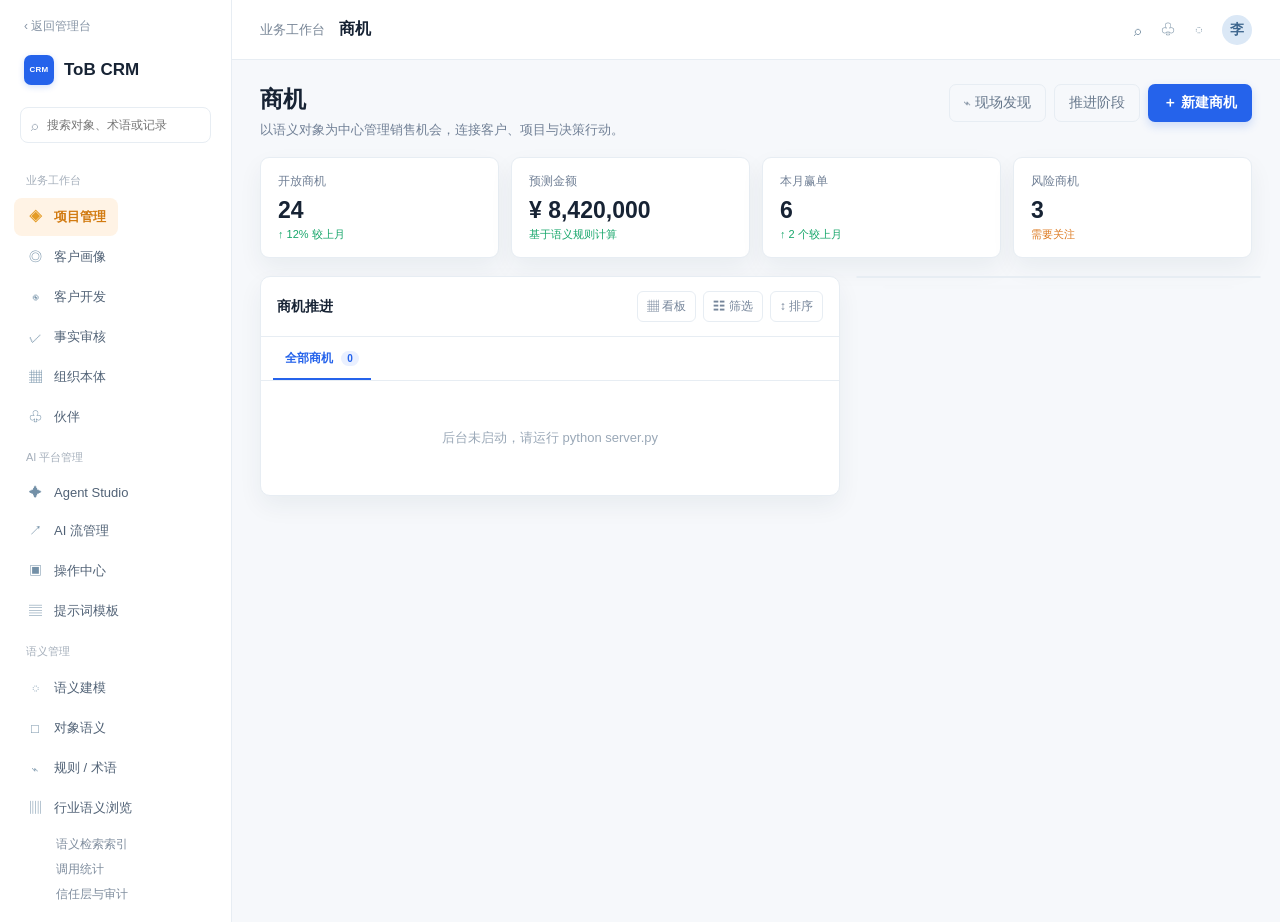
==== commit 91a440ff: "feat: publish CRM intelligence capabilities" ====
--- a/outputs/index.html
+++ b/outputs/index.html
@@ -5,6 +5,7 @@
   <meta name="viewport" content="width=device-width, initial-scale=1" />
   <title>ToB CRM · 商机工作台</title>
   <style>
+    .relationship-event-history{margin-top:14px;padding-top:12px;border-top:1px solid #e7edf3}
     :root{--ink:#172334;--muted:#718096;--line:#e7edf3;--bg:#f6f8fb;--panel:#fff;--blue:#2563eb;--teal:#0e8e9c;--orange:#f59e0b;--green:#16a66a;--purple:#6d45c8;--shadow:0 10px 24px rgba(24,48,74,.06)}
     *{box-sizing:border-box} body{margin:0;font-family:Inter,"PingFang SC","Microsoft YaHei",Arial,sans-serif;color:var(--ink);background:var(--bg);font-size:14px} button,input,select{font:inherit} button{cursor:pointer;border:0;background:none;color:inherit}.app{display:flex;min-height:100vh}.sidebar{width:232px;background:#fff;border-right:1px solid var(--line);padding:18px 14px;flex:0 0 auto}.brand{display:flex;gap:10px;align-items:center;padding:4px 10px 22px;font-weight:700;font-size:17px}.brand-mark{width:30px;height:30px;border-radius:7px;background:#2563eb;color:#fff;display:grid;place-items:center;font-weight:800;font-size:8px;letter-spacing:.2px;line-height:1;box-shadow:0 2px 6px rgba(37,99,235,.2)}.back{color:#8694a5;font-size:12px;margin:0 10px 16px}.search{height:36px;border:1px solid var(--line);border-radius:8px;padding:0 10px;display:flex;align-items:center;gap:7px;color:#a2adba;margin:0 6px 18px}.search input{border:0;outline:0;width:100%;font-size:12px}.nav-title{font-size:11px;color:#a5afbb;padding:12px 12px 8px}.nav-item{display:flex;gap:10px;align-items:center;padding:10px 12px;border-radius:8px;color:#516276;margin:2px 0;font-size:13px}.nav-item:hover{background:#f5f8fb}.nav-item.active{background:#fff3e5;color:#d27b11;font-weight:700}.nav-item .ico{width:18px;text-align:center;color:#7390a7}.nav-item.active .ico{color:#e49b24}.nav-sub{padding-left:42px;font-size:12px;color:#7f8d9e;padding-top:7px}.main{flex:1;min-width:0}.topbar{height:60px;background:#fff;border-bottom:1px solid var(--line);display:flex;align-items:center;justify-content:space-between;padding:0 28px}.crumb{font-size:13px;color:#778596}.crumb strong{color:var(--ink);font-size:16px;margin-left:10px}.top-actions{display:flex;align-items:center;gap:20px;color:#7890a4}.avatar{width:30px;height:30px;border-radius:50%;background:#dbe8f6;display:grid;place-items:center;font-weight:700;color:#3d668e}.content{padding:24px 28px 32px}.page-head{display:flex;justify-content:space-between;align-items:flex-start;margin-bottom:18px}.page-head h1{margin:0 0 6px;font-size:23px;letter-spacing:-.3px}.page-head p{margin:0;color:var(--muted);font-size:13px}.primary{background:var(--blue);color:#fff;border-radius:7px;padding:10px 15px;font-weight:700;box-shadow:0 4px 10px rgba(37,99,235,.2)}.primary:hover{background:#1d4ed8}.metrics{display:grid;grid-template-columns:repeat(4,1fr);gap:12px;margin-bottom:18px}.metric{background:var(--panel);border:1px solid var(--line);border-radius:9px;padding:15px 17px;box-shadow:var(--shadow)}.metric-label{color:var(--muted);font-size:12px}.metric-value{font-size:23px;font-weight:750;margin:7px 0 3px}.metric-foot{font-size:11px;color:var(--green)}.workspace{display:grid;grid-template-columns:minmax(580px,1fr) 405px;gap:16px;align-items:start}.board{background:#fff;border:1px solid var(--line);border-radius:10px;box-shadow:var(--shadow);overflow:hidden}.board-head{padding:14px 16px;border-bottom:1px solid var(--line);display:flex;justify-content:space-between;align-items:center}.board-title{font-weight:700}.board-tools{display:flex;gap:7px}.tool{border:1px solid var(--line);border-radius:6px;padding:6px 9px;color:#75859a;font-size:12px;background:#fff}.tool:hover{border-color:#b9c8d7}.stages{display:flex;gap:0;overflow:auto;padding:0 12px;border-bottom:1px solid var(--line)}.stage{padding:13px 12px 11px;font-size:12px;color:#8190a0;white-space:nowrap;border-bottom:2px solid transparent}.stage.active{color:var(--blue);font-weight:700;border-bottom-color:var(--blue)}.stage b{margin-left:5px;background:#edf2f7;border-radius:10px;padding:2px 6px;color:#7b8b9d;font-size:10px}.stage.active b{background:#eaf0ff;color:var(--blue)}.opps{padding:10px 12px}.opp{display:grid;grid-template-columns:1fr auto;gap:8px;padding:14px 13px;border:1px solid transparent;border-bottom:1px solid var(--line);transition:.18s}.opp:hover,.opp.selected{background:#fbfdff;border-color:#cfe0ff;border-radius:8px}.opp.selected{box-shadow:inset 3px 0 var(--blue)}.opp-main{min-width:0}.opp-name{font-weight:700;margin-bottom:6px}.tag{display:inline-flex;align-items:center;padding:3px 7px;border-radius:4px;font-size:10px;margin-right:4px;background:#edf7f6;color:#16868d}.tag.blue{background:#eef3ff;color:#4168cf}.tag.orange{background:#fff5e5;color:#cc8612}.opp-desc{color:#7b8998;font-size:12px;white-space:nowrap;overflow:hidden;text-overflow:ellipsis;margin:8px 0}.opp-meta{color:#9aa6b3;font-size:11px;display:flex;gap:13px}.opp-value{text-align:right;color:#223852;font-weight:700}.opp-value small{display:block;color:#9aa6b3;font-weight:400;margin-top:5px}.detail{background:#fff;border:1px solid var(--line);border-radius:10px;box-shadow:var(--shadow);overflow:hidden;position:sticky;top:18px}.detail-top{padding:18px 18px 15px;border-bottom:1px solid var(--line)}.detail-kicker{font-size:11px;color:var(--teal);font-weight:700;margin-bottom:8px}.detail-title{font-size:20px;font-weight:750;margin-bottom:9px}.detail-sub{color:#8290a0;font-size:12px;line-height:1.6}.detail-tags{margin-top:12px}.detail-section{padding:15px 18px;border-bottom:1px solid var(--line)}.section-row{display:flex;justify-content:space-between;align-items:center;margin-bottom:12px}.section-row h3{font-size:13px;margin:0}.link{color:var(--blue);font-size:11px}.semantic{display:grid;grid-template-columns:1fr 1fr;gap:8px}.semantic-item{background:#f8fafc;border-radius:7px;padding:9px}.semantic-item span{display:block;color:#8b98a7;font-size:10px;margin-bottom:4px}.semantic-item strong{font-size:12px}.boundary{font-size:12px;line-height:1.7;color:#5f7082;background:#f9fbfd;padding:10px;border-radius:7px}.actions{display:grid;grid-template-columns:1fr 1fr;gap:8px}.action{border:1px solid var(--line);border-radius:7px;padding:9px;text-align:left;font-size:12px;background:#fff}.action:hover{border-color:#9dbdf6;background:#f8fbff}.action b{display:block;margin-bottom:4px}.action span{font-size:10px;color:#8795a5}.ai-card{background:linear-gradient(135deg,#f2f6ff,#fbfaff);border:1px solid #e0e8ff;border-radius:8px;padding:11px 12px}.ai-card strong{font-size:12px;color:#4c55a9}.ai-card p{font-size:12px;line-height:1.6;color:#5d6980;margin:7px 0 0}.timeline{position:relative;padding-left:16px}.timeline:before{content:"";position:absolute;left:3px;top:4px;bottom:4px;width:1px;background:#d9e3ed}.event{position:relative;padding:0 0 12px 12px;font-size:11px;color:#6e7f90}.event:before{content:"";position:absolute;left:-17px;top:3px;width:7px;height:7px;border-radius:50%;background:#7ca7f5;border:2px solid #fff;box-shadow:0 0 0 1px #bcd1f3}.event strong{color:#34495e}.toast{position:fixed;right:24px;bottom:24px;background:#172334;color:#fff;padding:12px 15px;border-radius:8px;box-shadow:0 10px 30px rgba(0,0,0,.2);font-size:12px;opacity:0;transform:translateY(8px);pointer-events:none;transition:.2s}.toast.show{opacity:1;transform:translateY(0)}.empty{padding:38px;text-align:center;color:#9aa8b7;font-size:13px}.modal-backdrop{display:none;position:fixed;inset:0;background:rgba(24,35,52,.35);align-items:center;justify-content:center}.modal-backdrop.show{display:flex}.modal{width:470px;background:#fff;border-radius:10px;box-shadow:0 18px 50px rgba(24,35,52,.25);padding:22px}.modal h2{margin:0 0 18px;font-size:18px}.form-grid{display:grid;grid-template-columns:1fr 1fr;gap:12px}.field{display:flex;flex-direction:column;gap:6px}.field.full{grid-column:1/-1}.field label{font-size:11px;color:#6e7d8d}.field input,.field select{height:36px;border:1px solid var(--line);border-radius:6px;padding:0 9px;outline:0}.field input:focus,.field select:focus{border-color:#84aaf5}.modal-actions{display:flex;justify-content:flex-end;gap:8px;margin-top:20px}.secondary{border:1px solid var(--line);border-radius:7px;padding:9px 14px;color:#67788c}.secondary:hover{background:#f6f8fb}
     .semantic-page{background:#fff;border:1px solid var(--line);border-radius:10px;box-shadow:var(--shadow);overflow:hidden}.semantic-toolbar{display:flex;align-items:center;gap:10px;padding:16px;border-bottom:1px solid var(--line);background:#fbfcfe}.semantic-toolbar select,.semantic-toolbar input{height:35px;border:1px solid var(--line);border-radius:6px;padding:0 10px;background:#fff;outline:0;font-size:12px}.semantic-toolbar input{margin-left:auto;width:220px}.semantic-tabs{display:flex;gap:0;padding:0 16px;border-bottom:1px solid var(--line);overflow:auto}.semantic-tab{padding:14px 12px 11px;font-size:12px;color:#8190a0;white-space:nowrap;border-bottom:2px solid transparent}.semantic-tab.active{color:var(--purple);border-bottom-color:var(--purple);font-weight:700}.semantic-body{display:grid;grid-template-columns:380px 1fr;min-height:650px}.asset-list{border-right:1px solid var(--line);padding:10px;overflow:auto}.asset-list-head{display:flex;justify-content:space-between;padding:8px 8px 12px;color:#8090a0;font-size:12px}.asset-card{display:block;width:100%;text-align:left;padding:13px 12px;border:1px solid transparent;border-bottom:1px solid var(--line);border-radius:7px}.asset-card:hover,.asset-card.active{background:#f8fbff;border-color:#d8e5f7}.asset-card.active{box-shadow:inset 3px 0 var(--purple)}.asset-card h4{margin:0 0 6px;font-size:13px}.asset-card p{margin:0;color:#8492a1;font-size:11px;line-height:1.5;display:-webkit-box;-webkit-line-clamp:2;-webkit-box-orient:vertical;overflow:hidden}.asset-type{display:inline-block;color:#148d83;background:#edf8f6;border-radius:4px;padding:3px 6px;font-size:10px;margin-bottom:7px}.asset-detail{padding:22px 25px;overflow:auto}.asset-head{display:flex;justify-content:space-between;align-items:flex-start}.asset-head h2{font-size:21px;margin:0 0 7px}.asset-head p{color:#8190a0;font-size:12px;margin:0}.asset-badges{display:flex;gap:6px}.badge{border-radius:5px;padding:4px 7px;font-size:10px;background:#eef2ff;color:#4c68c8}.badge.teal{background:#edf8f6;color:#158b83}.definition{margin:20px 0;padding:14px;background:#fafbfe;border-radius:8px;color:#596b7d;font-size:12px;line-height:1.8}.semantic-table{width:100%;border-collapse:collapse;font-size:12px}.semantic-table th{text-align:left;background:#f7f9fc;color:#6c7e91;font-weight:600}.semantic-table th,.semantic-table td{padding:11px 12px;border:1px solid var(--line);vertical-align:top}.semantic-table td{color:#4f6378;line-height:1.6}.semantic-table td:first-child{font-weight:700;color:#314960}.semantic-bottom{display:grid;grid-template-columns:1fr 1fr;gap:12px;margin-top:16px}.semantic-mini{border:1px solid var(--line);border-radius:8px;padding:13px}.semantic-mini h4{margin:0 0 10px;font-size:12px}.mini-row{display:flex;justify-content:space-between;border-top:1px solid #f0f3f7;padding:8px 0;font-size:11px;color:#7a8999}.mini-row b{color:#40566c;font-weight:600}
@@ -13,10 +14,41 @@
     @media(max-width:1100px){.sidebar{width:205px}.workspace{grid-template-columns:1fr}.detail{position:static}.metrics,.customer-kpis{grid-template-columns:repeat(2,1fr)}.semantic-body{grid-template-columns:300px 1fr}.customer-hero,.customer-grid{grid-template-columns:1fr}.agent-page{grid-template-columns:190px 1fr}.skill-grid{grid-template-columns:repeat(2,1fr)}}@media(max-width:720px){.sidebar{display:none}.topbar{padding:0 16px}.content{padding:18px 14px}.metrics,.customer-kpis{gap:8px}.metric,.customer-kpi{padding:12px}.metric-value{font-size:19px}.workspace{display:block}.detail{margin-top:14px}.page-head{gap:12px}.page-head h1{font-size:20px}.form-grid{grid-template-columns:1fr}.semantic-body{grid-template-columns:1fr}.asset-list{border-right:0;border-bottom:1px solid var(--line);max-height:280px}.asset-detail{padding:18px}.semantic-toolbar input{width:130px}.semantic-bottom{grid-template-columns:1fr}.customer-card{flex-direction:column}.customer-score{border-left:0;padding-left:0}.customer-facts{gap:15px;flex-wrap:wrap}.at-track{min-width:620px}.customer-section{overflow:auto}.customer-actions{grid-template-columns:1fr}.agent-page{grid-template-columns:1fr}.agent-tree{border-right:0;border-bottom:1px solid var(--line)}.skill-grid,.agent-meta{grid-template-columns:1fr}.agent-summary{display:block}.agent-actions{margin-top:14px}}
     .discovery-modal{width:620px}.discovery-result{display:none;margin-top:16px;padding:13px;background:#f8fafc;border:1px solid var(--line);border-radius:8px;font-size:12px;line-height:1.7}.discovery-result.show{display:block}.discovery-result strong{color:#243b53}.discovery-grid{display:grid;grid-template-columns:1fr 1fr;gap:10px}.discovery-upload{border:1px dashed #9dbdf6;border-radius:8px;padding:18px;text-align:center;background:#f8fbff;color:#65788d}.discovery-upload input{display:block;width:100%;margin-top:10px}.discovery-actions{display:flex;justify-content:flex-end;gap:8px;margin-top:16px}
     .stage-gate{background:#f8fbff;border:1px solid #dce8fb;border-radius:8px;padding:12px}.stage-gate-title{display:flex;justify-content:space-between;align-items:center;gap:8px;margin-bottom:8px}.stage-gate-title strong{font-size:12px;color:#315a9c}.stage-gate-list{display:flex;flex-wrap:wrap;gap:6px;margin:8px 0 12px}.stage-gate-item{padding:5px 8px;border-radius:5px;background:#fff;border:1px solid #dce6f3;color:#5b6f85;font-size:11px}.stage-gate-note{color:#8090a0;font-size:11px;line-height:1.6;margin:0 0 10px}.stage-field-grid{display:grid;grid-template-columns:1fr 1fr;gap:8px}.stage-input-grid{display:grid;grid-template-columns:1fr 1fr;gap:10px}.stage-input-grid .field input{background:#fff}.stage-field-grid .semantic-item{border:0;border-radius:0;background:transparent;padding:5px 0}.stage-task-list{display:grid;gap:8px}.stage-task{border:1px solid #e4ebf3;border-radius:8px;padding:10px 12px;background:#fff}.stage-task.current{border-color:#a9c7fb;background:#f8fbff}.stage-task.completed{border-color:#c7eadb;background:#f6fcf9}.stage-task.pending{background:#fbfcfe}.stage-task-head{display:flex;justify-content:space-between;align-items:center;gap:8px}.stage-task-title{display:flex;align-items:center;gap:8px;font-size:12px}.stage-task-index{width:22px;height:22px;border-radius:50%;display:grid;place-items:center;background:#e8eef5;color:#718399;font-size:10px;font-weight:700}.stage-task.completed .stage-task-index{background:#16a66a;color:#fff}.stage-task.current .stage-task-index{background:#2563eb;color:#fff}.stage-task-status{font-size:10px;color:#8594a4}.stage-task.completed .stage-task-status{color:#15966b}.stage-task.current .stage-task-status{color:#2563eb}.stage-task-fields{display:flex;flex-wrap:wrap;gap:5px;margin:8px 0 0 30px}.stage-task-field{padding:4px 6px;border-radius:4px;background:#f5f8fb;color:#60748a;font-size:10px}.stage-task-note{margin:7px 0 0 30px;color:#8a99a9;font-size:10px}.stage-task-toggle{cursor:pointer;list-style:none}.stage-task-toggle::-webkit-details-marker{display:none}.stage-task-toggle:after{content:"⌄";float:right;color:#8a99a9}.stage-task[open] .stage-task-toggle:after{content:"⌃"}.stage-inline-list{display:grid;gap:0}.stage-inline{border:0;border-bottom:1px solid #e7edf3;border-radius:0;background:transparent;overflow:visible;padding:0 0 14px}.stage-inline:last-child{border-bottom:0}.stage-inline.current,.stage-inline.completed,.stage-inline.pending{border-color:#e7edf3;background:transparent}.stage-inline-head{display:flex;justify-content:space-between;align-items:center;gap:8px;padding:12px 0}.stage-inline-title{display:flex;align-items:center;gap:8px;font-weight:700;font-size:12px}.stage-inline-index{width:22px;height:22px;border-radius:50%;display:grid;place-items:center;background:#e8eef5;color:#718399;font-size:10px}.stage-inline.completed .stage-inline-index{background:#16a66a;color:#fff}.stage-inline.current .stage-inline-index{background:#2563eb;color:#fff}.stage-inline-status{color:#8795a5;font-size:10px}.stage-inline-body{padding:0}.win-agent-card{background:linear-gradient(135deg,#f2f6ff,#fbfaff);border:1px solid #dce6ff;border-radius:8px;padding:13px}.win-agent-card strong{display:block;color:#4c55a9;font-size:12px;margin-bottom:6px}.win-agent-card p{margin:0;color:#5d6980;font-size:12px;line-height:1.7}.opportunity-detail-page{display:grid;gap:16px}.opportunity-detail-head{display:flex;justify-content:space-between;align-items:flex-start;gap:16px}.opportunity-detail-head h1{margin:0 0 8px;font-size:24px}.opportunity-detail-head p{margin:0;color:var(--muted);font-size:13px}.opportunity-back{color:#6d7f93;font-size:12px;margin-bottom:10px}.opportunity-stage-panel,.opportunity-module-panel{background:#fff;border:1px solid var(--line);border-radius:10px;box-shadow:var(--shadow);padding:18px}.opportunity-stage-track{display:grid;grid-template-columns:repeat(6,1fr);gap:8px;margin-top:18px}.opportunity-stage-node{position:relative;text-align:center;color:#8493a5;font-size:11px}.opportunity-stage-node:before{content:"";position:absolute;left:-50%;right:50%;top:13px;height:2px;background:#e1e8f0}.opportunity-stage-node:first-child:before{display:none}.opportunity-stage-node i{position:relative;display:grid;place-items:center;width:28px;height:28px;margin:0 auto 8px;border-radius:50%;border:2px solid #cdd8e5;background:#fff;font-style:normal;font-weight:700}.opportunity-stage-node.done i{background:var(--green);border-color:var(--green);color:#fff}.opportunity-stage-node.current i{background:var(--blue);border-color:var(--blue);color:#fff;box-shadow:0 0 0 5px #edf3ff}.opportunity-stage-node.done:before,.opportunity-stage-node.current:before{background:#8bc9b0}.opportunity-stage-node strong{display:block;color:#4f6378;margin-bottom:3px}.opportunity-stage-node.current strong{color:var(--blue)}.opportunity-field-section{display:grid;grid-template-columns:minmax(0,1fr) 280px;gap:16px}.opportunity-field-card{background:#fff;border:1px solid var(--line);border-radius:10px;box-shadow:var(--shadow);padding:18px}.opportunity-field-card h3,.opportunity-module-panel h3{margin:0;font-size:15px}.opportunity-field-card .stage-field-grid{margin-top:14px}.opportunity-modules{display:grid;grid-template-columns:repeat(3,1fr);gap:10px;margin-top:14px}.opportunity-module{border:1px solid var(--line);border-radius:8px;padding:13px;text-align:left;background:#fff}.opportunity-module:hover{border-color:#9dbdf6;background:#f8fbff}.opportunity-module b{display:block;margin-bottom:6px;font-size:12px}.opportunity-module span{display:block;color:#8795a5;font-size:11px;line-height:1.5}.opportunity-history{margin-top:14px}.opportunity-history .timeline{padding-top:4px}
-    .opportunity-people{display:grid;grid-template-columns:minmax(0,1.35fr) minmax(260px,.65fr);gap:16px}.people-list{display:grid;gap:8px}.person-row{display:flex;justify-content:space-between;gap:12px;padding:11px 0;border-bottom:1px solid #edf1f5}.person-row:last-child{border-bottom:0}.person-main{min-width:0}.person-name{font-weight:700;font-size:12px}.person-meta{color:#7d8c9c;font-size:11px;margin-top:5px}.person-badges{display:flex;align-items:flex-start;gap:5px;flex-wrap:wrap;justify-content:flex-end}.person-badge{padding:4px 6px;border-radius:4px;background:#eef3ff;color:#4168cf;font-size:10px;white-space:nowrap}.person-badge.green{background:#eaf8f1;color:#15966b}.person-badge.orange{background:#fff4e5;color:#c77c13}.decision-chain{display:grid;gap:9px}.decision-item{display:flex;align-items:center;gap:9px;padding:9px 10px;background:#f8fafc;border-radius:7px}.decision-dot{width:9px;height:9px;border-radius:50%;background:#cbd5e1;flex:0 0 auto}.decision-item.covered .decision-dot{background:#16a66a}.decision-item.pending .decision-dot{background:#f59e0b}.decision-role{font-size:11px;color:#53667b}.decision-status{margin-left:auto;font-size:10px;color:#8a98a7}.decision-item.covered .decision-status{color:#15966b}.decision-item.pending .decision-status{color:#c77c13}.people-empty{padding:18px 0;color:#8a98a7;font-size:12px}.people-modal{width:560px}.people-modal .form-grid{margin-top:4px}
+    .opportunity-people{display:grid;grid-template-columns:minmax(0,1.35fr) minmax(260px,.65fr);gap:16px}.people-list{display:grid;gap:8px}.person-row{display:flex;justify-content:space-between;gap:12px;padding:11px 0;border-bottom:1px solid #edf1f5}.person-row:last-child{border-bottom:0}.person-main{min-width:0}.person-name{font-weight:700;font-size:12px}.person-meta{color:#7d8c9c;font-size:11px;margin-top:5px}.person-badges{display:flex;align-items:flex-start;gap:5px;flex-wrap:wrap;justify-content:flex-end}.person-badge{padding:4px 6px;border-radius:4px;background:#eef3ff;color:#4168cf;font-size:10px;white-space:nowrap}.person-badge.green{background:#eaf8f1;color:#15966b}.person-badge.orange{background:#fff4e5;color:#c77c13}.decision-chain{display:grid;gap:9px}.decision-item{display:flex;align-items:center;gap:9px;padding:9px 10px;background:#f8fafc;border-radius:7px}.decision-dot{width:9px;height:9px;border-radius:50%;background:#cbd5e1;flex:0 0 auto}.decision-item.covered .decision-dot{background:#16a66a}.decision-item.pending .decision-dot{background:#f59e0b}.decision-role{font-size:11px;color:#53667b}.decision-status{margin-left:auto;font-size:10px;color:#8a98a7}.decision-item.covered .decision-status{color:#15966b}.decision-item.pending .decision-status{color:#c77c13}.people-empty{padding:18px 0;color:#8a98a7;font-size:12px}.relationship-service-panel{margin-top:14px;padding:11px 12px;border:1px solid #dce7fb;border-radius:8px;background:#f8fbff}.relationship-service-head{display:flex;justify-content:space-between;gap:8px;align-items:center}.relationship-service-head strong{font-size:11px;color:#315a9c}.relationship-service-head span{font-size:10px;color:#7b8da3}.relationship-service-recommendation{margin-top:8px;font-size:11px;color:#5c6e82;line-height:1.6}.relationship-service-recommendation b{color:#315a9c}.people-modal,.relationship-event-modal{width:560px}.people-modal .form-grid,.relationship-event-modal .form-grid{margin-top:4px}
     .opportunity-list-page{display:grid;gap:18px}.opportunity-list-kpis{display:grid;grid-template-columns:repeat(4,1fr);gap:12px}.opportunity-list-kpi{background:#fff;border:1px solid var(--line);border-radius:9px;padding:16px 18px;box-shadow:var(--shadow)}.opportunity-list-kpi label{display:block;color:#718096;font-size:12px}.opportunity-list-kpi strong{display:block;font-size:25px;margin:9px 0 4px}.opportunity-list-kpi span{color:#8a98a8;font-size:11px}.opportunity-table-panel{background:#fff;border:1px solid var(--line);border-radius:10px;box-shadow:var(--shadow);overflow:hidden}.opportunity-table-toolbar{display:flex;justify-content:space-between;align-items:center;padding:16px 18px;border-bottom:1px solid var(--line)}.opportunity-table-toolbar strong{font-size:14px}.opportunity-table-toolbar span{color:#718096;font-size:12px}.opportunity-table-wrap{overflow:auto}.opportunity-table{width:100%;border-collapse:collapse;min-width:860px}.opportunity-table th{padding:12px 18px;text-align:left;color:#8190a0;background:#fbfcfe;font-size:11px;font-weight:600;border-bottom:1px solid var(--line);white-space:nowrap}.opportunity-table td{padding:18px;border-bottom:1px solid #eef2f6;color:#526579;font-size:12px;vertical-align:top}.opportunity-table tbody tr{cursor:pointer}.opportunity-table tbody tr:hover{background:#f8fbff}.opportunity-table td:first-child{color:#2563eb;font-weight:700}.opportunity-table-title{display:block;color:#243b53;font-weight:700;margin-bottom:6px}.opportunity-table-desc{display:block;color:#8b98a7;line-height:1.5;max-width:380px}.opportunity-table-stage{display:inline-flex;padding:5px 8px;border-radius:5px;background:#eef3ff;color:#4168cf;white-space:nowrap}.opportunity-table-level{display:inline-flex;padding:5px 8px;border-radius:5px;background:#fff5e5;color:#b97717;white-space:nowrap}.opportunity-table-amount{color:#243b53;font-weight:700;white-space:nowrap}.opportunity-list-page .page-head{margin-bottom:0}
     .organization-page{background:#fff;border:1px solid var(--line);border-radius:10px;box-shadow:var(--shadow);overflow:hidden}.organization-toolbar{display:flex;justify-content:space-between;align-items:center;padding:16px 18px;border-bottom:1px solid var(--line);background:#fbfcfe}.organization-toolbar strong{font-size:14px}.organization-toolbar select,.organization-bind-row select{height:35px;border:1px solid var(--line);border-radius:6px;padding:0 10px;background:#fff;min-width:220px}.organization-body{display:grid;grid-template-columns:minmax(340px,.8fr) minmax(0,1.2fr);min-height:560px}.organization-tree{border-right:1px solid var(--line);padding:14px}.organization-tree-title{display:flex;justify-content:space-between;align-items:center;padding:8px 10px 14px;font-size:12px;color:#40566c}.organization-tree-row{display:flex;align-items:center;gap:5px;margin:2px 0}.organization-tree-name{display:flex;align-items:center;gap:7px;min-width:0;flex:1;text-align:left;padding:10px 8px;border-radius:7px;color:#40566c}.organization-tree-name:hover,.organization-tree-name.active{background:#f4f8ff;color:var(--blue)}.organization-tree-name strong{font-size:12px;white-space:nowrap;overflow:hidden;text-overflow:ellipsis}.organization-tree-name small{margin-left:auto;color:#99a6b4;font-size:10px}.organization-tree-caret{width:12px;color:#91a0b0}.organization-add-child{white-space:nowrap;padding:6px}.organization-detail{padding:22px}.organization-detail-head{display:flex;justify-content:space-between;align-items:flex-start;border-bottom:1px solid var(--line);padding-bottom:18px}.organization-detail-head h2{margin:0 0 7px;font-size:20px}.organization-detail-head p{margin:0;color:var(--muted);font-size:12px}.organization-detail-section{padding:18px 0;border-bottom:1px solid var(--line)}.organization-detail-section:last-child{border-bottom:0}.organization-bind-row{display:flex;gap:8px;margin-bottom:10px}.organization-bind-row select{flex:1;min-width:0}.organization-bind-row .primary{padding:8px 11px;font-size:11px}.organization-linked-item{display:flex;justify-content:space-between;gap:10px;padding:9px 0;border-bottom:1px solid #f0f3f7;font-size:12px}.organization-linked-item:last-of-type{border-bottom:0}.organization-linked-item small{color:var(--muted)}.project-party-section{background:#fff;border:1px solid var(--line);border-radius:10px;box-shadow:var(--shadow);padding:18px}.project-party-list{display:grid;gap:8px}.project-party-row{display:flex;align-items:center;justify-content:space-between;gap:10px;padding:10px 0;border-bottom:1px solid #edf1f5}.project-party-row:last-child{border-bottom:0}.project-party-main{min-width:0}.project-party-main strong{font-size:12px}.project-party-main small{display:block;color:var(--muted);font-size:10px;margin-top:4px}.project-party-badges{display:flex;gap:5px;flex-wrap:wrap;justify-content:flex-end}.project-party-badge{padding:4px 7px;border-radius:4px;background:#eef3ff;color:#4168cf;font-size:10px;white-space:nowrap}@media(max-width:900px){.organization-body{grid-template-columns:1fr}.organization-tree{border-right:0;border-bottom:1px solid var(--line)}}
     .action-task-panel{margin-top:16px}.action-task-list{display:grid;gap:9px}.action-task-row{display:flex;justify-content:space-between;align-items:flex-start;gap:14px;padding:12px 0;border-bottom:1px solid #eef2f6}.action-task-row:last-child{border-bottom:0}.action-task-main{min-width:0;flex:1}.action-task-title-row{display:flex;align-items:center;gap:8px;flex-wrap:wrap}.action-task-title-row strong{font-size:13px}.action-task-description{margin:6px 0;color:#66788b;font-size:11px;line-height:1.6}.action-task-meta{display:flex;gap:8px;flex-wrap:wrap;color:#8a98a7;font-size:10px}.action-task-meta span{background:#f7f9fc;border-radius:4px;padding:3px 6px}.action-task-badge{border-radius:4px;padding:3px 6px;font-size:10px;background:#eef3ff;color:#4168cf}.action-task-badge.pending{background:#fff5e5;color:#c77d13}.action-task-badge.in_progress{background:#eef3ff;color:#4168cf}.action-task-badge.completed{background:#eaf8f1;color:#15966b}.action-task-badge.cancelled{background:#f2f4f7;color:#8996a5}.action-task-badge.overdue{background:#fff0ef;color:#d34d43}.action-task-actions{display:flex;align-items:center;gap:6px;flex-wrap:wrap;justify-content:flex-end}.action-task-actions button{border:1px solid var(--line);border-radius:5px;padding:5px 8px;color:#5b6f85;font-size:10px;background:#fff}.action-task-actions button:hover{border-color:#9dbdf6;color:var(--blue);background:#f8fbff}.action-task-actions button.primary-lite{background:#eef3ff;border-color:#cfe0ff;color:var(--blue)}.action-task-empty{padding:18px 0;color:#8b98a7;font-size:12px}.action-task-empty button{margin-left:8px;color:var(--blue);font-size:11px}.action-modal{width:520px}.action-modal .subtle{line-height:1.6;margin:-8px 0 16px}.action-due-overdue{color:#d34d43!important}@media(max-width:720px){.action-task-row{display:block}.action-task-actions{justify-content:flex-start;margin-top:9px}.action-modal{width:calc(100vw - 28px)}}
+   </style>
+   <style>
+     .fact-review-page{display:grid;gap:16px}.fact-review-kpis{display:grid;grid-template-columns:repeat(4,1fr);gap:12px}.fact-review-kpi{background:#fff;border:1px solid var(--line);border-radius:9px;padding:14px 16px;box-shadow:var(--shadow)}.fact-review-kpi label{display:block;color:#8190a0;font-size:11px}.fact-review-kpi strong{display:block;font-size:23px;margin:7px 0 3px}.fact-review-kpi span{color:#9aa8b7;font-size:10px}.fact-review-toolbar{display:flex;gap:8px;align-items:center;flex-wrap:wrap;background:#fff;border:1px solid var(--line);border-radius:9px;padding:12px 14px;box-shadow:var(--shadow)}.fact-review-toolbar select,.fact-review-toolbar input{height:34px;border:1px solid var(--line);border-radius:6px;padding:0 9px;background:#fff;color:#526579;font-size:12px;outline:0}.fact-review-toolbar input{min-width:170px;margin-left:auto}.fact-review-toolbar select:focus,.fact-review-toolbar input:focus{border-color:#84aaf5}.fact-review-layout{display:grid;grid-template-columns:minmax(390px,1.05fr) minmax(360px,.95fr) 260px;gap:14px;align-items:start}.fact-review-panel{background:#fff;border:1px solid var(--line);border-radius:10px;box-shadow:var(--shadow);overflow:hidden;min-width:0}.fact-review-panel-head{display:flex;justify-content:space-between;align-items:center;gap:8px;padding:14px 16px;border-bottom:1px solid var(--line)}.fact-review-panel-head h2{margin:0;font-size:14px}.fact-review-panel-head span{color:#8a98a7;font-size:11px}.fact-review-list{max-height:620px;overflow:auto}.fact-review-row{display:grid;grid-template-columns:1.1fr 1fr 1fr auto;gap:10px;align-items:center;width:100%;text-align:left;padding:13px 14px;border:0;border-bottom:1px solid #eef2f6;background:#fff}.fact-review-row:hover,.fact-review-row.active{background:#f8fbff}.fact-review-row.active{box-shadow:inset 3px 0 var(--blue)}.fact-review-row strong{display:block;color:#243b53;font-size:12px;white-space:nowrap;overflow:hidden;text-overflow:ellipsis}.fact-review-row small{display:block;color:#8594a4;font-size:10px;margin-top:4px;white-space:nowrap;overflow:hidden;text-overflow:ellipsis}.fact-review-type{color:#5468b5!important}.fact-review-confidence{text-align:right;font-weight:700;color:#16886e}.fact-review-confidence.low{color:#c77c13}.fact-review-status{display:inline-flex;padding:4px 6px;border-radius:4px;background:#fff5e5;color:#c77c13;font-size:10px;white-space:nowrap}.fact-review-detail{padding:18px}.fact-review-detail-top{display:flex;justify-content:space-between;align-items:flex-start;gap:12px;padding-bottom:15px;border-bottom:1px solid var(--line)}.fact-review-detail-top h2{margin:0 0 6px;font-size:19px}.fact-review-detail-top p{margin:0;color:#8190a0;font-size:11px;line-height:1.6}.fact-review-confidence-ring{width:56px;height:56px;border-radius:50%;display:grid;place-items:center;background:conic-gradient(var(--teal) calc(var(--confidence) * 1%),#e8edf2 0);position:relative;flex:0 0 auto}.fact-review-confidence-ring:after{content:"";position:absolute;inset:6px;background:#fff;border-radius:50%}.fact-review-confidence-ring strong{position:relative;z-index:1;color:var(--teal);font-size:14px}.fact-review-section{padding:15px 0;border-bottom:1px solid #eef2f6}.fact-review-section:last-child{border-bottom:0}.fact-review-section h3{margin:0 0 9px;font-size:12px}.fact-review-source{padding:11px 12px;background:#f8fafc;border-radius:7px;color:#5f7184;font-size:12px;line-height:1.7;word-break:break-word}.fact-review-source em{display:block;color:#9aa8b7;font-style:normal;font-size:10px;margin-top:6px}.fact-review-triple{display:grid;grid-template-columns:1fr 1fr 1fr;gap:8px}.fact-review-triple div{padding:10px;background:#f8fafc;border-radius:7px}.fact-review-triple span{display:block;color:#8a98a7;font-size:10px;margin-bottom:5px}.fact-review-triple strong{font-size:12px;line-height:1.5;word-break:break-word}.fact-review-action-panel{padding:16px}.fact-review-action-panel h2{margin:0 0 5px;font-size:14px}.fact-review-action-panel>p{margin:0 0 16px;color:#8190a0;font-size:11px;line-height:1.6}.fact-review-action{display:flex;align-items:center;gap:9px;width:100%;padding:11px 12px;border:1px solid var(--line);border-radius:7px;background:#fff;text-align:left;margin-top:8px}.fact-review-action:hover{border-color:#9dbdf6;background:#f8fbff}.fact-review-action.approve{color:#148b68;border-color:#cfeee1;background:#f7fcfa}.fact-review-action.reject{color:#c34d48}.fact-review-action .action-icon{font-size:16px;font-weight:700}.fact-review-action strong{font-size:12px}.fact-review-action small{display:block;color:#8896a5;font-size:10px;margin-top:3px}.fact-review-edit{display:grid;gap:8px;margin-top:14px;padding-top:14px;border-top:1px solid var(--line)}.fact-review-edit label{color:#718096;font-size:10px}.fact-review-edit input{height:34px;border:1px solid var(--line);border-radius:6px;padding:0 9px;font-size:12px;outline:0}.fact-review-edit input:focus{border-color:#84aaf5}.fact-review-log{display:grid;gap:8px}.fact-review-log-item{padding:9px 10px;background:#f8fafc;border-radius:7px;font-size:10px;color:#718096}.fact-review-log-item strong{color:#40566c}.fact-review-empty{padding:44px 20px;text-align:center;color:#9aa8b7;font-size:12px;line-height:1.7}.fact-review-loading{padding:40px;text-align:center;color:#8795a5;font-size:12px}@media(max-width:1200px){.fact-review-layout{grid-template-columns:minmax(350px,1fr) minmax(340px,1fr)}.fact-review-action-panel{grid-column:1/-1;display:grid;grid-template-columns:repeat(3,1fr);gap:8px}.fact-review-action-panel h2,.fact-review-action-panel>p,.fact-review-edit{grid-column:1/-1}.fact-review-action{margin-top:0}}@media(max-width:800px){.fact-review-kpis{grid-template-columns:repeat(2,1fr)}.fact-review-layout{display:block}.fact-review-panel{margin-bottom:14px}.fact-review-list{max-height:380px}.fact-review-action-panel{display:block}.fact-review-action{margin-top:8px}.fact-review-toolbar input{margin-left:0;width:100%}.fact-review-row{grid-template-columns:1fr auto}.fact-review-row>div:nth-child(2),.fact-review-row>div:nth-child(3){display:none}}
+   </style>
+  <style>
+    .profile-workbench{display:grid;grid-template-columns:280px minmax(0,1fr);gap:16px;min-height:640px}
+    .profile-workbench-sidebar,.profile-workbench-main{background:#fff;border:1px solid var(--line);border-radius:10px;box-shadow:var(--shadow)}
+    .profile-workbench-sidebar{overflow:hidden}.profile-workbench-sidebar-head{padding:16px;border-bottom:1px solid var(--line)}
+    .profile-workbench-sidebar-head h3{margin:0 0 5px;font-size:14px}.profile-workbench-sidebar-head p{margin:0;color:var(--muted);font-size:11px;line-height:1.5}
+    .profile-workbench-search{margin-top:12px;width:100%;height:34px;border:1px solid var(--line);border-radius:6px;padding:0 9px;outline:0;font-size:12px}
+    .profile-workbench-search:focus{border-color:#84aaf5}.profile-workbench-list{padding:8px;max-height:560px;overflow:auto}
+    .profile-workbench-item{display:block;width:100%;text-align:left;border:1px solid transparent;border-bottom:1px solid #eef1f5;border-radius:7px;padding:12px 10px;background:#fff}
+    .profile-workbench-item:hover,.profile-workbench-item.active{background:#f8fbff;border-color:#d8e5f7}.profile-workbench-item.active{box-shadow:inset 3px 0 var(--blue)}
+    .profile-workbench-item strong{display:block;font-size:12px;margin-bottom:5px}.profile-workbench-item span{display:block;color:#8190a0;font-size:10px;line-height:1.5}
+    .profile-workbench-count{float:right;color:#8190a0;font-size:10px;font-weight:400}.profile-workbench-main{padding:22px;min-width:0}
+    .profile-workbench-main.is-loading{display:grid;place-items:center;min-height:640px}.profile-workbench-context{display:flex;justify-content:space-between;align-items:flex-start;gap:18px;padding-bottom:18px;border-bottom:1px solid var(--line)}
+    .profile-workbench-context h2{margin:0 0 6px;font-size:21px}.profile-workbench-context p{margin:0;color:var(--muted);font-size:12px;line-height:1.6}
+    .profile-workbench-badges{display:flex;gap:6px;flex-wrap:wrap;margin-top:12px}.profile-workbench-placeholder{margin-top:18px;border:1px dashed #cdd9e8;border-radius:8px;padding:38px 20px;text-align:center;color:#8290a0;font-size:12px;line-height:1.8;background:#fbfcfe}
+    .profile-workbench-state{padding:42px 20px;text-align:center;color:#8290a0;font-size:12px;line-height:1.8}.profile-workbench-state strong{display:block;color:#40566c;font-size:14px;margin-bottom:6px}
+    .profile-workbench-error{border-left:3px solid #ef6b68;background:#fff7f7;padding:13px 14px;color:#9b4a48}
+    @media(max-width:900px){.profile-workbench{grid-template-columns:220px 1fr}.profile-workbench-context{display:block}}
+    @media(max-width:720px){.profile-workbench{display:block}.profile-workbench-sidebar{margin-bottom:14px}.profile-workbench-list{max-height:250px}.profile-workbench-main{padding:16px;min-height:500px}}
+  </style>
+  <style>
+    .profile-page{display:grid;gap:16px}.profile-hero{display:grid;grid-template-columns:1.3fr .7fr;gap:16px}.profile-hero-main,.profile-hero-summary,.profile-panel{background:#fff;border:1px solid var(--line);border-radius:10px;box-shadow:var(--shadow)}.profile-hero-main{padding:22px;display:flex;justify-content:space-between;gap:22px}.profile-identity{display:flex;gap:13px;align-items:flex-start}.profile-avatar{width:48px;height:48px;border-radius:11px;background:#2563eb;color:#fff;display:grid;place-items:center;font-weight:800;font-size:19px;flex:0 0 auto}.profile-identity h2{font-size:22px;margin:0 0 5px}.profile-identity p{margin:0;color:#718096;font-size:12px;line-height:1.7}.profile-meta{display:flex;gap:6px;flex-wrap:wrap;margin-top:14px}.profile-score-main{display:flex;align-items:center;gap:13px;border-left:1px solid var(--line);padding-left:24px}.profile-score-ring{width:82px;height:82px;border-radius:50%;display:grid;place-items:center;position:relative;background:conic-gradient(#2563eb calc(var(--score) * 1%),#e8edf5 0)}.profile-score-ring:after{content:"";position:absolute;inset:8px;background:#fff;border-radius:50%}.profile-score-ring strong{position:relative;z-index:1;color:#2563eb;font-size:22px}.profile-score-copy strong{display:block;font-size:19px}.profile-score-copy span{display:block;color:#718096;font-size:11px;line-height:1.6;margin-top:4px}.profile-hero-summary{padding:20px;border-left:3px solid #6d45c8}.profile-hero-summary .eyebrow{color:#6d45c8;font-size:11px;font-weight:700;margin-bottom:8px}.profile-hero-summary h3{margin:0 0 8px;font-size:15px}.profile-hero-summary p{margin:0;color:#526179;font-size:12px;line-height:1.75}.profile-kpis{display:grid;grid-template-columns:repeat(5,1fr);gap:12px}.profile-kpi{background:#fff;border:1px solid var(--line);border-radius:9px;padding:14px 16px;box-shadow:var(--shadow)}.profile-kpi label{display:block;color:#8190a0;font-size:11px;margin-bottom:8px}.profile-kpi strong{font-size:22px}.profile-kpi span{display:block;color:#9aa8b7;font-size:10px;margin-top:4px}.profile-grid{display:grid;grid-template-columns:1.15fr .85fr;gap:16px;align-items:start}.profile-column{display:grid;gap:16px}.profile-panel{padding:19px}.profile-panel-head{display:flex;justify-content:space-between;align-items:center;gap:10px;margin-bottom:14px}.profile-panel-head h3{margin:0;font-size:15px}.profile-panel-head span{color:#8190a0;font-size:11px}.profile-fact-grid{display:grid;grid-template-columns:repeat(2,1fr);gap:9px}.profile-fact{background:#f8fafc;border-radius:8px;padding:11px}.profile-fact label{display:block;color:#8190a0;font-size:10px;margin-bottom:6px}.profile-fact strong{font-size:12px;line-height:1.6;word-break:break-word}.profile-fact small{display:block;color:#a0acb9;font-size:10px;margin-top:5px}.profile-score-list{display:grid;gap:12px}.profile-score-row{display:grid;grid-template-columns:118px 1fr 40px;gap:10px;align-items:center;font-size:12px}.profile-score-row label{color:#526179}.profile-score-bar{height:8px;border-radius:8px;background:#edf1f6;overflow:hidden}.profile-score-bar i{display:block;height:100%;border-radius:8px;background:#2563eb}.profile-score-row.risk .profile-score-bar i{background:#f59e0b}.profile-score-row strong{text-align:right}.profile-score-reason{grid-column:2/-1;color:#8190a0;font-size:10px;margin-top:-6px}.profile-object-list{display:grid;gap:0}.profile-object-row{display:flex;justify-content:space-between;gap:12px;padding:12px 0;border-bottom:1px solid #eef1f5}.profile-object-row:last-child{border-bottom:0}.profile-object-row-main{min-width:0}.profile-object-row-main strong{display:block;font-size:12px}.profile-object-row-main small{display:block;color:#8190a0;font-size:10px;margin-top:5px;line-height:1.5}.profile-object-row-side{text-align:right;white-space:nowrap}.profile-object-row-side strong{display:block;font-size:12px}.profile-object-row-side small{display:block;color:#8190a0;font-size:10px;margin-top:5px}.profile-person-list{display:grid;gap:9px}.profile-person{border:1px solid var(--line);border-radius:8px;padding:11px;background:#fbfcfe}.profile-person-head{display:flex;justify-content:space-between;gap:8px}.profile-person strong{font-size:12px}.profile-person small{display:block;color:#8190a0;font-size:10px;line-height:1.6;margin-top:6px}.profile-risk{border-left:3px solid #f59e0b;background:#fffaf3;border-radius:7px;padding:11px 12px;margin-bottom:9px}.profile-risk:last-child{margin-bottom:0}.profile-risk strong{display:block;font-size:12px;color:#8f5a1a}.profile-risk span{display:block;color:#6f7785;font-size:11px;line-height:1.6;margin-top:5px}.profile-evidence{border-top:1px solid #eef1f5;padding:10px 0 0;margin-top:11px;color:#5e7084;font-size:11px;line-height:1.6}.profile-evidence:first-child{border-top:0;padding-top:0;margin-top:0}.profile-empty{padding:20px 8px;text-align:center;color:#9aa8b7;font-size:12px}.profile-actions{display:flex;gap:8px;align-items:center}@media(max-width:1100px){.profile-hero,.profile-grid{grid-template-columns:1fr}.profile-kpis{grid-template-columns:repeat(3,1fr)}.profile-score-main{border-left:0;padding-left:0}}@media(max-width:720px){.profile-hero-main{display:block}.profile-score-main{margin-top:18px}.profile-kpis{grid-template-columns:repeat(2,1fr)}.profile-fact-grid{grid-template-columns:1fr}.profile-score-row{grid-template-columns:100px 1fr 36px}}
+  </style>
+ <style>.fact-review-conflict-alert{padding:11px 12px;background:#fff8ed;border:1px solid #f6d39b;border-left:3px solid #f59e0b;border-radius:7px;color:#855d1d;font-size:11px;line-height:1.6}.fact-review-conflict-alert strong{display:block;color:#9a6414;margin-bottom:4px}</style>
+  <style>
+    .profile-overview-actions{display:flex;align-items:flex-start;gap:12px}.profile-refresh-controls{display:grid;justify-items:end;gap:6px;min-width:138px}.profile-refresh-button{white-space:nowrap}.profile-refresh-button:disabled{cursor:not-allowed;opacity:.6}.profile-refresh-status{font-size:10px;color:#8190a0}.profile-refresh-status.refreshing{color:var(--blue)}.profile-refresh-status.success{color:var(--green)}.profile-refresh-status.failed{color:#d35d56}.profile-refresh-sources{display:grid;grid-template-columns:1fr 1fr;gap:8px;margin-top:4px}.profile-refresh-source{display:flex;align-items:center;gap:7px;border:1px solid var(--line);border-radius:7px;padding:9px 10px;background:#fbfcfe;color:#526179;font-size:12px}.profile-refresh-source:has(input:checked){border-color:#9dbdf6;background:#f4f8ff;color:#315a9c}.profile-refresh-source input{accent-color:var(--blue)}.profile-refresh-note{margin:0;color:#8190a0;font-size:11px;line-height:1.6}.profile-refresh-modal{width:520px}.profile-refresh-modal .modal-actions{margin-top:16px}@media(max-width:720px){.profile-overview-actions{align-items:flex-end;justify-content:space-between;margin-top:14px}.profile-refresh-controls{justify-items:start}.profile-refresh-sources{grid-template-columns:1fr}.profile-refresh-modal{width:calc(100vw - 28px)}}
+    .profile-refresh-mode{display:flex;gap:8px;margin-top:14px}.profile-refresh-mode-option{flex:1;display:flex;align-items:center;gap:7px;border:1px solid var(--line);border-radius:7px;padding:9px 10px;background:#fbfcfe;color:#526179;font-size:12px}.profile-refresh-mode-option:has(input:checked){border-color:#9dbdf6;background:#f4f8ff;color:#315a9c}.profile-refresh-mode-option input{accent-color:var(--blue)}
+    .refresh-result-modal{width:660px;max-height:calc(100vh - 40px);overflow:auto}.refresh-result-grid{display:grid;grid-template-columns:1fr 1fr;gap:10px;margin-top:16px}.refresh-result-card{border:1px solid var(--line);border-radius:8px;padding:12px;background:#fbfcfe}.refresh-result-card h3{font-size:12px;margin:0 0 9px}.refresh-result-card p{margin:0;color:#718096;font-size:11px;line-height:1.6}.refresh-result-list{display:grid;gap:7px}.refresh-result-item{padding:8px 9px;border-radius:6px;background:#fff;border:1px solid #edf1f5;font-size:11px;line-height:1.5}.refresh-result-item strong{display:block;color:#40566c}.refresh-result-score{display:flex;justify-content:space-between;gap:8px}.refresh-result-score span{color:#8190a0}.refresh-result-score b{color:var(--blue)}.refresh-result-summary{max-height:120px;overflow:auto;white-space:pre-wrap}.refresh-result-count{color:#2563eb;font-weight:700}.refresh-result-modal .modal-actions{margin-top:16px}@media(max-width:720px){.refresh-result-modal{width:calc(100vw - 28px)}.refresh-result-grid{grid-template-columns:1fr}}
   </style>
 </head>
 <body>
@@ -26,9 +58,10 @@
       <div class="brand"><span class="brand-mark" aria-hidden="true">CRM</span><span>ToB CRM</span></div>
       <div class="search"><span>⌕</span><input placeholder="搜索对象、术语或记录" /></div>
       <div class="nav-title">业务工作台</div>
-      <button class="nav-item active" id="opportunityNav"><span class="ico">◈</span>商机</button>
-      <button class="nav-item" id="customerNav"><span class="ico">◎</span>客户360</button>
+      <button class="nav-item active" id="opportunityNav"><span class="ico">◈</span>项目管理</button>
+      <button class="nav-item" id="customerNav"><span class="ico">◎</span>客户画像</button>
       <button class="nav-item" id="customerDevNav"><span class="ico">◉</span>客户开发</button>
+       <button class="nav-item" id="factReviewNav"><span class="ico">✓</span>事实审核</button>
       <button class="nav-item" id="organizationNav"><span class="ico">▦</span>组织本体</button>
       <button class="nav-item"><span class="ico">♧</span>伙伴</button>
       <div class="nav-title">AI 平台管理</div>
@@ -60,7 +93,7 @@
   </div>
   <div class="toast" id="toast"></div>
   <div class="modal-backdrop" id="modal"><div class="modal"><h2>新建商机</h2><div class="form-grid"><div class="field full"><label>商机名称</label><input id="fName" placeholder="例如：华东区域数字化营销项目" /></div><div class="field"><label>关联客户</label><input id="fCustomer" placeholder="客户名称" /></div><div class="field"><label>预计金额</label><input id="fAmount" placeholder="¥ 0" /></div><div class="field"><label>业务类型</label><select id="fType"><option>CRM通用</option><option>制造业</option><option>零售行业</option></select></div><div class="field"><label>当前阶段</label><select id="fStage"><option>商机报备</option><option>商机确认</option><option>商机跟踪</option><option>标前引导</option><option>招投标</option><option>签约</option></select></div></div><div class="modal-actions"><button class="secondary" id="closeModal">取消</button><button class="primary" id="saveOpp">保存商机</button></div></div></div>
-  <div class="modal-backdrop" id="semanticModal"><div class="modal"><h2>新建语义资产</h2><div class="form-grid"><div class="field"><label>语义分类</label><select id="sCategory"><option>实体</option><option>关系与图谱</option><option>术语与别名</option><option>业务动作</option><option>业务事件</option><option>业务规则</option><option>流程与 SOP</option><option>指标</option><option>维度</option><option>目标与阈值</option><option>分析模型</option><option>归因因果</option><option>业务策略</option></select></div><div class="field"><label>资产类型</label><input id="sType" placeholder="例如：行业指标" /></div><div class="field full"><label>资产名称</label><input id="sName" placeholder="例如：客户年度出货目标" /></div><div class="field full"><label>业务定义</label><input id="sDesc" placeholder="描述它代表什么业务事实或规则" /></div></div><div class="modal-actions"><button class="secondary" id="closeSemanticModal">取消</button><button class="primary" id="saveSemantic">保存到数据库</button></div></div></div>
+  <div class="modal-backdrop" id="semanticModal"><div class="modal"><h2 id="semanticModalTitle">新建语义资产</h2><div class="form-grid"><div class="field"><label>语义分类</label><select id="sCategory"><option>实体</option><option>关系与图谱</option><option>术语与别名</option><option>业务动作</option><option>业务事件</option><option>业务规则</option><option>流程与 SOP</option><option>指标</option><option>维度</option><option>目标与阈值</option><option>分析模型</option><option>归因因果</option><option>业务策略</option></select></div><div class="field"><label>资产类型</label><input id="sType" placeholder="例如：行业指标" /></div><div class="field full"><label>资产名称</label><input id="sName" placeholder="例如：客户年度出货目标" /></div><div class="field full"><label>业务定义</label><input id="sDesc" placeholder="描述它代表什么业务事实或规则" /></div></div><div class="modal-actions"><button class="secondary" id="closeSemanticModal">取消</button><button class="primary" id="saveSemantic">保存到数据库</button></div></div></div>
   <div class="modal-backdrop" id="stageModal"><div class="modal"><h2 id="stageModalTitle">转换客户开发阶段</h2><p id="stageModalHint" class="subtle"></p><div id="stageFields" class="form-grid"></div><div class="modal-actions"><button class="secondary" onclick="closeStageModal()">取消</button><button class="primary" onclick="submitStage()">校验并转换</button></div></div></div>
   <div class="modal-backdrop" id="opportunityStageModal"><div class="modal"><h2 id="opportunityStageTitle">推进商机阶段</h2><p id="opportunityStageHint" class="subtle"></p><div id="opportunityStageFields" class="form-grid"></div><div class="modal-actions"><button class="secondary" onclick="closeOpportunityStageModal()">取消</button><button class="primary" onclick="submitOpportunityStage()">校验并推进</button></div></div></div>
   <div class="modal-backdrop" id="personModal"><div class="modal people-modal"><h2>新增关键人</h2><p class="subtle">把联系人挂到当前商机，并同步关联客户与项目。</p><div class="form-grid"><div class="field"><label>姓名 *</label><input id="personName" placeholder="例如：王建国" /></div><div class="field"><label>组织</label><input id="personOrganization" placeholder="例如：建设单位 / 设计院" /></div><div class="field"><label>职位</label><input id="personTitle" placeholder="例如：采购经理" /></div><div class="field"><label>人员类型</label><select id="personType"><option>甲方负责人</option><option>设计院</option><option>总包</option><option>经销商</option><option>采购联系人</option><option>技术联系人</option><option>其他关键人</option></select></div><div class="field"><label>商机角色 *</label><select id="personRole"><option>决策人</option><option>业务发起人</option><option>技术推动者</option><option>采购把关人</option><option>设计院联系人</option><option>总包负责人</option><option>经销商联系人</option><option>商机联系人</option></select></div><div class="field"><label>影响力</label><select id="personInfluence"><option>高</option><option>中</option><option>低</option><option>未知</option></select></div><div class="field"><label>关系状态</label><select id="personRelationship"><option>已建立</option><option>跟进中</option><option>待建立</option><option>已失联</option></select></div><div class="field"><label>手机</label><input id="personPhone" placeholder="手机号" /></div><div class="field"><label>邮箱</label><input id="personEmail" placeholder="邮箱地址" /></div><div class="field full"><label>关系备注</label><input id="personNotes" placeholder="例如：由运营副总引荐，待确认采购准入流程" /></div></div><div class="modal-actions"><button class="secondary" onclick="closePersonModal()">取消</button><button class="primary" onclick="saveOpportunityPerson()">保存关键人</button></div></div></div>
@@ -68,8 +101,9 @@
   <div class="modal-backdrop" id="partyModal"><div class="modal"><h2>新增项目参与方</h2><p class="subtle">把建设单位、设计院、总包和施工方等组织关系挂到当前项目。</p><div class="form-grid"><div class="field"><label>参与方类型 *</label><select id="partyType"><option>建设单位</option><option>设计院</option><option>总包方</option><option>施工方</option><option>分包方</option><option>监理方</option><option>经销商</option><option>其他</option></select></div><div class="field"><label>参与方名称 *</label><input id="partyName" placeholder="例如：华东建设集团" /></div><div class="field"><label>组织编码</label><input id="partyCode" placeholder="可选" /></div><div class="field"><label>来源</label><select id="partySource"><option value="manual">销售录入</option><option value="ocr">OCR识别</option><option value="agent">Agent识别</option><option value="import">外部导入</option></select></div><div class="field full"><label>备注</label><input id="partyNotes" placeholder="例如：负责总包施工和现场协调" /></div></div><div class="modal-actions"><button class="secondary" onclick="closePartyModal()">取消</button><button class="primary" onclick="saveProjectParty()">保存参与方</button></div></div></div>
   <div class="modal-backdrop" id="actionModal"><div class="modal action-modal"><h2 id="actionModalTitle">新增行动任务</h2><p class="subtle">行动任务会关联当前商机，并记录来源、负责人和执行状态。</p><div class="form-grid"><div class="field full"><label>任务名称 *</label><input id="actionTitle" placeholder="例如：确认招投标答疑时间" /></div><div class="field"><label>负责人</label><input id="actionAssignee" placeholder="负责人姓名" /></div><div class="field"><label>截止日期</label><input id="actionDueAt" type="date" /></div><div class="field"><label>优先级</label><select id="actionPriority"><option value="high">高</option><option value="medium" selected>中</option><option value="low">低</option></select></div><div class="field full"><label>任务描述</label><input id="actionDescription" placeholder="说明任务目标、交付物或下一步动作" /></div></div><div class="modal-actions"><button class="secondary" onclick="closeActionModal()">取消</button><button class="primary" onclick="saveAction()">保存行动任务</button></div></div></div>
   <div class="modal-backdrop" id="discoveryModal"><div class="modal discovery-modal"><h2>现场发现商机</h2><p class="subtle">上传工程现场证据，先生成候选草稿，再查重并由销售确认。</p><div class="discovery-upload">支持工程概况牌、现场照片或项目文件<input id="discoveryFile" type="file" accept="image/*,.pdf,.doc,.docx,.txt" /></div><div class="discovery-grid" style="margin-top:12px"><div class="field"><label>项目名称（可选）</label><input id="dProject" placeholder="识别不到时可手动补充" /></div><div class="field"><label>客户 / 建设单位（可选）</label><input id="dCustomer" placeholder="例如：华东建材集团" /></div><div class="field"><label>项目地址（可选）</label><input id="dAddress" placeholder="省市、园区或详细地址" /></div><div class="field"><label>产品线（可选）</label><input id="dProducts" placeholder="外墙涂料,保温" /></div></div><div class="field" style="margin-top:10px"><label>现场描述 / OCR 草稿</label><input id="dNotes" placeholder="MVP 中作为识别适配层输入，后续可替换为真实 OCR / 视觉模型" /></div><div id="discoveryResult" class="discovery-result"></div><div class="discovery-actions"><button class="secondary" id="closeDiscovery">取消</button><button class="secondary" id="checkDiscovery" style="display:none">查重</button><button class="primary" id="saveDiscovery">识别并生成草稿</button><button class="primary" id="confirmDiscovery" style="display:none">确认并创建商机</button></div></div></div>
+  <div class="modal-backdrop" id="customerProfileRefreshModal"><div class="modal profile-refresh-modal"><h2>刷新客户画像</h2><p class="profile-refresh-note">选择本次需要重新抽取的客户数据来源。刷新会重新计算评分、生成 AI 摘要，并产生待审核候选。</p><div id="customerProfileRefreshSources" class="profile-refresh-sources"></div><div class="modal-actions"><button class="secondary" onclick="closeCustomerProfileRefreshModal()">取消</button><button class="primary" id="customerProfileRefreshSubmit" onclick="submitCustomerProfileRefresh()">开始刷新</button></div></div></div>
   <script>
-    const API_BASE=window.CRM_API_BASE||(location.protocol==='file:'?'http://127.0.0.1:8877':'');
+    const API_BASE=window.CRM_API_BASE||(location.protocol==='file:'?'http://127.0.0.1:8765':'');
     const nativeFetch=window.fetch.bind(window);window.fetch=(url,options)=>nativeFetch(typeof url==='string'&&url.startsWith('/api/')?API_BASE+url:url,options);
     let opps=[], current=null, activeStage='全部', opportunityStages=[], pendingOpportunityStage=null;
     const money=(n)=>`¥ ${Number(n||0).toLocaleString('zh-CN')}`;
@@ -82,31 +116,42 @@
     function renderOpportunityTable(){const el=document.getElementById('opportunityRows');if(!el)return;el.innerHTML=opps.length?opps.map((x,index)=>`<tr data-id="${x.id}"><td>${opportunityListId(x,index)}</td><td><span class="opportunity-table-title">${x.name}</span><span class="opportunity-table-desc">${x.description||'暂无商机描述'}</span></td><td>${x.customer}</td><td><span class="opportunity-table-amount">${money(x.amount)}</span></td><td><span class="opportunity-table-stage">${x.stage}</span></td><td><span class="opportunity-table-level">${Number(x.amount||0)>=1000000?'重点项目':'普通项目'}</span></td><td>${x.owner}</td></tr>`).join(''):`<tr><td colspan="7"><div class="empty">暂无商机</div></td></tr>`;el.querySelectorAll('tr[data-id]').forEach(row=>row.onclick=()=>openOpportunity360(Number(row.dataset.id)))}
     function bindListActions(){document.getElementById('discoveryBtn').onclick=()=>{resetDiscovery();document.getElementById('discoveryModal').classList.add('show')};document.getElementById('newOpp').onclick=()=>document.getElementById('modal').classList.add('show')}
     function opportunityStageFields(x){const entered=x.stageHistory?.length?x.stageHistory[x.stageHistory.length-1].required:{};const fields=Object.entries(entered);if(!fields.length)return [['项目名称',x.name],['客户名称',x.customer],['商机来源',x.sourceCategory||x.source_category||'内部信息']];return fields.map(([key,value])=>[key,value])}
-    function renderPeople(x){const people=x.keyPersons||[];const roles=[['业务发起人','业务发起人'],['决策人','决策人'],['技术推动者','技术推动者'],['采购把关人','采购把关人'],['设计院联系人','设计院联系人'],['总包负责人','总包负责人'],['经销商联系人','经销商联系人']];const roleNames=people.map(person=>person.role);return `<section class="opportunity-field-card"><div class="section-row"><div><h3>关键人 / 决策链</h3><p class="stage-gate-note" style="margin:5px 0 0">围绕客户、项目和商机记录关键关系，识别当前决策链缺口。</p></div><button class="primary" style="padding:8px 11px;font-size:11px" onclick="openPersonModal()">＋ 新增关键人</button></div><div class="opportunity-people"><div class="people-list">${people.length?people.map(person=>`<div class="person-row"><div class="person-main"><div class="person-name">${person.name}${person.title?` · ${person.title}`:''}</div><div class="person-meta">${person.organization||'未填写组织'}${person.phone?` · ${person.phone}`:''}${person.email?` · ${person.email}`:''}</div></div><div class="person-badges"><span class="person-badge">${person.role}</span><span class="person-badge ${person.relationship_status==='已建立'?'green':person.relationship_status==='待建立'?'orange':''}">${person.relationship_status}</span><span class="person-badge ${person.influence_level==='高'?'green':''}">${person.influence_level}影响力</span></div></div>`).join(''):'<div class="people-empty">尚未关联关键人，建议先补录甲方负责人、决策人和采购联系人。</div>'}</div><div><div class="section-row" style="margin-bottom:9px"><strong style="font-size:12px">决策链覆盖</strong><span class="subtle">${roles.filter(role=>roleNames.includes(role[0])).length}/${roles.length}</span></div><div class="decision-chain">${roles.map(role=>{const person=people.find(item=>item.role===role[0]);return `<div class="decision-item ${person?'covered':'pending'}"><span class="decision-dot"></span><span class="decision-role">${role[1]}</span><span class="decision-status">${person?person.name:'待建立'}</span></div>`}).join('')}</div></div></div></section>`}
+    function renderPeople(x){const people=x.keyPersons||[];const service=x.relationshipService||{};const decisions=service.decisionMakers?.recommended||[];const paths=service.breakthroughPath?.recommendedPath||[];const network=service.customerNetwork;const roles=[['业务发起人','业务发起人'],['决策人','决策人'],['技术推动者','技术推动者'],['采购把关人','采购把关人'],['设计院联系人','设计院联系人'],['总包负责人','总包负责人'],['经销商联系人','经销商联系人']];const roleNames=people.map(person=>person.role);const serviceDecision=decisions[0]?.sourceEntity;const coveredRoles=roles.filter(role=>roleNames.includes(role[0])||(role[0]==='决策人'&&serviceDecision)).length;const recommendation=serviceDecision?`建议优先联系 <b>${serviceDecision.name}</b>，关系强度 ${decisions[0].strength_score??0} 分。`:paths[0]?.sourceEntity?`项目突破路径建议先联系 <b>${paths[0].sourceEntity.name}</b>。`:'暂无足够关系数据，建议先补录关键人并记录最近一次互动。';return `<section class="opportunity-field-card"><div class="section-row"><div><h3>关键人 / 决策链</h3><p class="stage-gate-note" style="margin:5px 0 0">围绕客户、项目和商机记录关键关系，识别当前决策链缺口。</p></div><button class="primary" style="padding:8px 11px;font-size:11px" onclick="openPersonModal()">＋ 新增关键人</button></div><div class="relationship-service-panel"><div class="relationship-service-head"><strong>关系服务建议</strong><span>关系网络 ${network?.relationshipCount??0} 条 · 强关系 ${network?.strongRelationshipCount??0} 条</span></div><div class="relationship-service-recommendation">${recommendation}</div></div><div class="opportunity-people"><div class="people-list">${people.length?people.map(person=>`<div class="person-row"><div class="person-main"><div class="person-name">${person.name}${person.title?` · ${person.title}`:''}</div><div class="person-meta">${person.organization||'未填写组织'}${person.phone?` · ${person.phone}`:''}${person.email?` · ${person.email}`:''}</div></div><div class="person-badges"><span class="person-badge">${person.role}</span><span class="person-badge ${person.relationship_status==='已建立'?'green':person.relationship_status==='待建立'?'orange':''}">${person.relationship_status}</span><span class="person-badge ${person.influence_level==='高'?'green':''}">${person.influence_level}影响力</span></div></div>`).join(''):'<div class="people-empty">尚未关联关键人，建议先补录甲方负责人、决策人和采购联系人。</div>'}</div><div><div class="section-row" style="margin-bottom:9px"><strong style="font-size:12px">决策链覆盖</strong><span class="subtle">${coveredRoles}/${roles.length}</span></div><div class="decision-chain">${roles.map(role=>{const person=people.find(item=>item.role===role[0]);const recommended=role[0]==='决策人'&&!person?serviceDecision:null;return `<div class="decision-item ${person||recommended?'covered':'pending'}"><span class="decision-dot"></span><span class="decision-role">${role[1]}</span><span class="decision-status">${person?person.name:recommended?`${recommended.name} · 推荐`:'待建立'}</span></div>`}).join('')}</div></div></div></section>`}
     function renderProjectParties(x){const parties=x.projectParties||[];return `<section class="project-party-section"><div class="section-row"><div><h3>项目参与方</h3><p class="stage-gate-note" style="margin:5px 0 0">把项目中的建设单位、设计院、总包、施工方和经销商独立记录为业务关系。</p></div><button class="primary" style="padding:8px 11px;font-size:11px" onclick="openPartyModal()">＋ 新增参与方</button></div><div class="project-party-list">${parties.length?parties.map(p=>`<div class="project-party-row"><div class="project-party-main"><strong>${p.party_name}</strong><small>${p.customer_organization_name||'未绑定客户组织'}${p.person_name?` · ${p.person_name}${p.person_title?' · '+p.person_title:''}`:''}</small></div><div class="project-party-badges"><span class="project-party-badge">${p.party_type}</span>${p.source_type!=='manual'?`<span class="project-party-badge">${p.source_type}</span>`:''}${p.is_primary?'<span class="project-party-badge">主要参与方</span>':''}</div></div>`).join(''):'<div class="people-empty">尚未录入项目参与方，建议先补充建设单位、设计院和总包方。</div>'}</div></section>`}
     function openPartyModal(){if(!current?.projectId)return toast('当前商机尚未关联项目');document.getElementById('partyModal').classList.add('show')}
     function closePartyModal(){document.getElementById('partyModal').classList.remove('show')}
     async function saveProjectParty(){if(!current?.projectId)return;const partyName=document.getElementById('partyName').value.trim();if(!partyName)return toast('请填写参与方名称');const res=await fetch(`/api/projects/${current.projectId}/parties`,{method:'POST',headers:{'Content-Type':'application/json'},body:JSON.stringify({partyType:document.getElementById('partyType').value,partyName,partyCode:document.getElementById('partyCode').value.trim(),sourceType:document.getElementById('partySource').value,notes:document.getElementById('partyNotes').value.trim()})});const body=await res.json();if(!res.ok)return toast(body.error||'项目参与方保存失败');current.projectParties=body;closePartyModal();renderOpportunity360(current);toast('项目参与方已保存')}
     function openPersonModal(){if(!current)return toast('请先选择一条商机');document.getElementById('personModal').classList.add('show');document.getElementById('personName').focus()}
     function closePersonModal(){document.getElementById('personModal').classList.remove('show')}
-    async function saveOpportunityPerson(){if(!current)return;const name=document.getElementById('personName').value.trim();if(!name)return toast('请填写关键人姓名');const payload={name,organization:document.getElementById('personOrganization').value.trim(),title:document.getElementById('personTitle').value.trim(),personType:document.getElementById('personType').value,role:document.getElementById('personRole').value,influenceLevel:document.getElementById('personInfluence').value,relationshipStatus:document.getElementById('personRelationship').value,phone:document.getElementById('personPhone').value.trim(),email:document.getElementById('personEmail').value.trim(),relationshipNotes:document.getElementById('personNotes').value.trim(),customerId:current.customerId,projectId:current.projectId};const createRes=await fetch(`/api/people`,{method:'POST',headers:{'Content-Type':'application/json'},body:JSON.stringify(payload)});const person=await createRes.json();if(!createRes.ok)return toast(person.error||'关键人创建失败');const linkRes=await fetch(`/api/opportunities/${current.id}/people`,{method:'POST',headers:{'Content-Type':'application/json'},body:JSON.stringify({personId:person.id,role:payload.role,influenceLevel:payload.influenceLevel,relationshipStatus:payload.relationshipStatus,isPrimary:false,relationshipNotes:payload.relationshipNotes})});const linkBody=await linkRes.json();if(!linkRes.ok)return toast(linkBody.error||'商机关系保存失败');current=await fetch(`/api/opportunities/${current.id}`).then(r=>r.json());const found=opps.find(x=>x.id===current.id);if(found)Object.assign(found,current);closePersonModal();renderOpportunity360(current);toast('关键人已保存并加入决策链')}
+    async function saveOpportunityPerson(){if(!current)return;const name=document.getElementById('personName').value.trim();if(!name)return toast('请填写关键人姓名');const payload={name,organization:document.getElementById('personOrganization').value.trim(),title:document.getElementById('personTitle').value.trim(),personType:document.getElementById('personType').value,role:document.getElementById('personRole').value,influenceLevel:document.getElementById('personInfluence').value,relationshipStatus:document.getElementById('personRelationship').value,phone:document.getElementById('personPhone').value.trim(),email:document.getElementById('personEmail').value.trim(),relationshipNotes:document.getElementById('personNotes').value.trim(),customerId:current.customerId,projectId:current.projectId};const createRes=await fetch(`/api/people`,{method:'POST',headers:{'Content-Type':'application/json'},body:JSON.stringify(payload)});const person=await createRes.json();if(!createRes.ok)return toast(person.error||'关键人创建失败');const linkRes=await fetch(`/api/opportunities/${current.id}/people`,{method:'POST',headers:{'Content-Type':'application/json'},body:JSON.stringify({personId:person.id,role:payload.role,influenceLevel:payload.influenceLevel,relationshipStatus:payload.relationshipStatus,isPrimary:false,relationshipNotes:payload.relationshipNotes})});const linkBody=await linkRes.json();if(!linkRes.ok)return toast(linkBody.error||'商机关系保存失败');current=await fetch(`/api/opportunities/${current.id}`).then(r=>r.json());if(current.projectId)current.projectParties=await fetch(`/api/projects/${current.projectId}/parties`).then(r=>r.json());await loadRelationshipServiceContext(current);const found=opps.find(x=>x.id===current.id);if(found)Object.assign(found,current);closePersonModal();renderOpportunity360(current);toast('关键人已保存并加入决策链')}
     function renderOpportunity360(x){const currentIndex=Math.max(0,opportunityStages.findIndex(item=>item.code===x.stageCode));const fields=opportunityStageFields(x);const next=opportunityStages.find(item=>item.code===x.nextStage?.code);const activeTaskCount=(x.stageTasks||[]).filter(task=>task.status!=='pending').length;pendingOpportunityStage=next;document.querySelector('.content').innerHTML=`<div class="opportunity-detail-page"><div><button class="opportunity-back" onclick="showOpportunityList()">‹ 返回全部商机</button><div class="opportunity-detail-head"><div><h1>${x.name}</h1><p>${x.customer} · ${x.business_type||x.businessType} · 负责人 ${x.owner} · 当前阶段：${x.stage}</p></div><button class="secondary" onclick="focusStageFields()">填写下一阶段</button></div></div><section class="opportunity-stage-panel"><div class="section-row"><h3>销售机会阶段</h3><span class="tag blue">${x.stage}</span></div><div class="opportunity-stage-track">${opportunityStages.map((item,index)=>`<div class="opportunity-stage-node ${index<currentIndex?'done':''} ${index===currentIndex?'current':''}"><i>${index<currentIndex?'✓':index+1}</i><strong>${item.name}</strong><small>阶段 ${item.sequence}</small></div>`).join('')}</div></section><div class="opportunity-field-section"><section class="opportunity-field-card"><div class="section-row"><h3>阶段字段</h3><span class="tag orange">${activeTaskCount} 个阶段已进入</span></div>${renderInlineStageFields(x)}<p class="stage-gate-note" style="margin-top:12px">${next?`下一阶段为“${next.name}”，字段已平铺在对应阶段下面`:'销售机会阶段已完成，后续进入交付与商业结果管理。'}</p></section><section class="opportunity-field-card"><div class="section-row"><h3>阶段推进任务</h3><span class="link">${activeTaskCount} 个阶段任务</span></div>${renderStageHistory(x)}<div class="detail-section" style="padding:15px 0 0;border-bottom:0"><div class="section-row"><h3>AI 下一步建议</h3><button class="link" onclick="callWinAgent()">调用 Agent</button></div><div id="winAgentResult" class="win-agent-card"><strong>商机赢单 Agent</strong><p>点击“调用 Agent”，分析当前阶段、已填字段和风险，生成下一步赢单建议。</p></div></div></section></div>${renderProjectParties(x)}${renderPeople(x)}</div>`}
-    async function openOpportunity360(id){const detail=await fetch(`/api/opportunities/${id}`).then(r=>r.json());if(detail.projectId){detail.projectParties=await fetch(`/api/projects/${detail.projectId}/parties`).then(r=>r.json())}current=detail;const found=opps.find(x=>x.id===detail.id);if(found)Object.assign(found,detail);renderOpportunity360(detail)}
+    async function loadRelationshipServiceContext(detail){const read=async(url)=>{try{const res=await fetch(url);return res.ok?await res.json():null}catch(error){return null}};const [customerNetwork,decisionMakers,breakthroughPath,relationships]=await Promise.all([detail.customerId?read(`/api/relationship-service/customers/${detail.customerId}/network`):Promise.resolve(null),read(`/api/relationship-service/opportunities/${detail.id}/decision-makers`),detail.projectId?read(`/api/relationship-service/projects/${detail.projectId}/breakthrough-path`):Promise.resolve(null),read(`/api/relationships?entityType=Opportunity&entityRefId=${detail.id}`)]);const relationshipDetails=await Promise.all((relationships||[]).map(item=>read(`/api/relationships/${item.id}`)));const relationshipEvents=relationshipDetails.flatMap(item=>(item?.events||[]).map(event=>({...event,personName:item.sourceEntity?.name||'关键人'}))).sort((a,b)=>String(b.event_time||'').localeCompare(String(a.event_time||'')));detail.relationshipService={customerNetwork,decisionMakers,breakthroughPath,relationships:relationships||[],events:relationshipEvents};return detail}
+    async function openOpportunity360(id){const detail=await fetch(`/api/opportunities/${id}`).then(r=>r.json());if(detail.projectId){detail.projectParties=await fetch(`/api/projects/${detail.projectId}/parties`).then(r=>r.json())}await loadRelationshipServiceContext(detail);current=detail;const found=opps.find(x=>x.id===detail.id);if(found)Object.assign(found,detail);renderOpportunity360(detail)}
     function renderStageFields(x){const fields=Object.entries(x.stageFields||{});if(!fields.length)return '<div class="empty" style="padding:12px">当前阶段还没有已填写字段</div>';return `<div class="stage-field-grid">${fields.map(([key,value])=>`<div class="semantic-item"><span>${key}</span><strong>${value||'—'}</strong></div>`).join('')}</div>`}
     function renderStageHistory(x){const tasks=x.stageTasks||[];if(!tasks.length)return '<p class="stage-gate-note">暂无阶段任务。</p>';return `<div class="stage-task-list">${tasks.map(task=>{const fields=Object.entries(task.fields||{});return `<details class="stage-task ${task.status}" ${task.status==='current'?'open':''}><summary class="stage-task-toggle"><div class="stage-task-head"><div class="stage-task-title"><span class="stage-task-index">${task.status==='completed'?'✓':task.sequence}</span><strong>${task.name}</strong></div><span class="stage-task-status">${task.note}</span></div></summary>${fields.length?`<div class="stage-task-fields">${fields.map(([key,value])=>`<span class="stage-task-field">${key}：${value}</span>`).join('')}</div>`:''}<p class="stage-task-note">${task.status==='pending'?`推进前需填写：${task.required.map(field=>field.label).join('、')}`:task.status==='current'?`当前阶段${task.required.length?'，准入字段：'+task.required.map(field=>field.label).join('、'):''}`:task.note}</p></details>`}).join('')}</div>`}
     function renderInlineStageFields(x){const tasks=x.stageTasks||[];const firstPendingIndex=tasks.findIndex(task=>task.status==='pending');return `<div class="stage-inline-list">${tasks.map((task,index)=>{const fields=Object.entries(task.fields||{});const required=task.required||[];if(task.status==='pending'&&index===firstPendingIndex){return `<div id="currentStageFields" class="stage-inline pending"><div class="stage-inline-body"><div class="stage-input-grid">${required.map(field=>`<div class="field"><label>${field.label} *</label><input id="inline_stage_${field.key}" placeholder="请输入${field.label}" /></div>`).join('')}</div><button class="primary" style="margin-top:12px" onclick="submitInlineStage()">保存并推进至下一阶段</button></div></div>`}return `<div class="stage-inline ${task.status}"><div class="stage-inline-body">${fields.length?`<div class="stage-field-grid">${fields.map(([key,value])=>`<div class="semantic-item"><span>${key}</span><strong>${value||'—'}</strong></div>`).join('')}</div>`:`<p class="stage-gate-note">尚未保存该阶段的填写内容。</p>`}${required.length?`<p class="stage-gate-note" style="margin-top:10px">待填写字段：${required.map(field=>field.label).join('、')}</p>`:''}</div></div>`}).join('')}</div>`}
+    function renderRelationshipEventHistory(){const section=findPeopleSection();if(!section||section.querySelector('.relationship-event-history'))return;const events=current?.relationshipService?.events||[];const box=document.createElement('div');box.className='relationship-event-history';box.innerHTML=`<div class="section-row" style="margin-bottom:8px"><strong style="font-size:12px">最近关系事件</strong><span class="subtle">${events.length} 条</span></div>${events.length?`<div class="timeline">${events.slice(0,5).map(event=>`<div class="event"><strong>${event.event_type||'互动'}</strong> · ${event.personName} · ${event.description||'已完成互动'}<br/><span class="subtle">${String(event.event_time||'').replace('T',' ').slice(0,16)} · 关系 ${event.before_score??0} → ${event.after_score??0} 分</span></div>`).join('')}</div>`:'<p class="stage-gate-note">暂无自动沉淀的关系事件，完成拜访、电话或会议行动后会显示在这里。</p>'}`;const people=section.querySelector('.opportunity-people');section.insertBefore(box,people||null)}
     const baseRenderOpportunity360=renderOpportunity360;
+    function findPeopleSection(){return Array.from(document.querySelectorAll('.opportunity-field-card')).find(section=>section.querySelector('h3')?.textContent.includes('关键人 / 决策链'))}
+    function decorateRelationshipPeople(){const section=findPeopleSection();if(!section)return;const header=section.querySelector('.section-row');if(header&&!header.querySelector('.relationship-event-trigger')){const button=document.createElement('button');button.className='secondary relationship-event-trigger';button.style.cssText='padding:8px 11px;font-size:11px';button.textContent='记录互动';button.onclick=openRelationshipEventModal;header.appendChild(button)}const relationships=current?.relationshipService?.relationships||[];const byPerson=new Map(relationships.filter(item=>item.sourceEntity?.type==='Person').map(item=>[String(item.sourceEntity.refId),item]));section.querySelectorAll('.person-row').forEach((row,index)=>{const person=current?.keyPersons?.[index];const relation=byPerson.get(String(person?.person_id??person?.id));if(!relation||row.querySelector('.relationship-score-badge'))return;const badges=row.querySelector('.person-badges');if(!badges)return;const badge=document.createElement('span');badge.className='person-badge green relationship-score-badge';badge.textContent=`关系 ${relation.strength_score??0}分`;badges.appendChild(badge)})}
+    function ensureRelationshipEventModal(){if(document.getElementById('relationshipEventModal'))return;const modal=document.createElement('div');modal.className='modal-backdrop';modal.id='relationshipEventModal';modal.innerHTML='<div class="modal relationship-event-modal"><h2>记录关系互动</h2><p class="subtle">把拜访、电话、会议等已发生行动写入关系事件，并更新关系强度。</p><div class="form-grid"><div class="field full"><label>关联关键人 *</label><select id="relationshipEventPerson"></select></div><div class="field"><label>互动类型 *</label><select id="relationshipEventType"><option value="拜访">拜访</option><option value="电话">电话</option><option value="会议">会议</option><option value="微信沟通">微信沟通</option><option value="商务活动">商务活动</option></select></div><div class="field"><label>关系影响</label><select id="relationshipEventImpact"><option value="5">增强 5 分</option><option value="2">增强 2 分</option><option value="0">保持不变</option><option value="-3">减弱 3 分</option></select></div><div class="field full"><label>发生时间</label><input id="relationshipEventTime" type="datetime-local" /></div><div class="field full"><label>互动记录</label><input id="relationshipEventDescription" placeholder="例如：确认采购准入流程和下一次方案评审时间" /></div></div><div class="modal-actions"><button class="secondary" onclick="closeRelationshipEventModal()">取消</button><button class="primary" onclick="saveRelationshipEvent()">保存互动</button></div></div>';modal.addEventListener('click',event=>{if(event.target===modal)closeRelationshipEventModal()});document.body.appendChild(modal)}
+    function closeRelationshipEventModal(){document.getElementById('relationshipEventModal')?.classList.remove('show')}
+    function openRelationshipEventModal(){if(!current)return toast('请先选择一条商机');const relationships=(current.relationshipService?.relationships||[]).filter(item=>item.sourceEntity?.type==='Person'&&item.targetEntity?.type==='Opportunity');if(!relationships.length)return toast('当前商机还没有通用关系记录，请先新增关键人');ensureRelationshipEventModal();const select=document.getElementById('relationshipEventPerson');select.innerHTML=relationships.map(item=>`<option value="${item.id}">${item.sourceEntity.name} · ${item.relationshipType.name} · 当前${item.strength_score??0}分</option>`).join('');const now=new Date();now.setMinutes(now.getMinutes()-now.getTimezoneOffset());document.getElementById('relationshipEventTime').value=now.toISOString().slice(0,16);document.getElementById('relationshipEventType').value='拜访';document.getElementById('relationshipEventImpact').value='5';document.getElementById('relationshipEventDescription').value='';document.getElementById('relationshipEventModal').classList.add('show')}
+    async function saveRelationshipEvent(){if(!current)return;const relationshipId=document.getElementById('relationshipEventPerson')?.value;if(!relationshipId)return toast('请选择关联关键人');const timeValue=document.getElementById('relationshipEventTime')?.value;const payload={eventType:document.getElementById('relationshipEventType').value,eventTime:timeValue?new Date(timeValue).toISOString():new Date().toISOString(),source:'opportunity_detail',impactScore:Number(document.getElementById('relationshipEventImpact').value||0),description:document.getElementById('relationshipEventDescription').value.trim(),evidenceType:'manual_interaction',evidenceRef:`opportunity:${current.id}`,createdBy:'李盛云'};const res=await fetch(`/api/relationship-service/relationships/${relationshipId}/record-change`,{method:'POST',headers:{'Content-Type':'application/json'},body:JSON.stringify(payload)});const body=await res.json();if(!res.ok)return toast(body.error||'关系事件保存失败');closeRelationshipEventModal();await reloadCurrentOpportunity();renderOpportunity360(current);toast(`已记录${payload.eventType}，关系强度更新为 ${body.strength_score??0} 分`)}
     let editingActionId=null;
     function actionStatusText(status){return ({pending:'待处理',in_progress:'进行中',completed:'已完成',cancelled:'已取消'})[status]||status||'待处理'}
     function actionPriorityText(priority){return ({high:'高优先级',medium:'中优先级',low:'低优先级'})[priority]||priority||'中优先级'}
     function actionSourceText(action){if(action.source_type==='stage_plan')return `阶段计划 · ${action.stage_name||'下一阶段'}`;if(action.source_type==='stage_transition')return `阶段推进 · ${action.stage_name||'阶段任务'}`;if(action.source_type==='agent_recommendation')return `Agent 建议 · ${action.source_agent_name||'业务 Agent'}`;return '手工创建'}
     function renderActionTasks(x){const actions=x.actions||[];return `<section class="opportunity-field-card action-task-panel"><div class="section-row"><div><h3>行动任务</h3><p class="stage-gate-note" style="margin:5px 0 0">阶段推进和 Agent 建议都会在这里生成可分配、可完成的业务任务。</p></div><div style="display:flex;align-items:center;gap:10px"><span class="tag blue">${actions.length} 项</span><button class="primary" style="padding:8px 11px;font-size:11px" onclick="openActionModal()">＋ 新增任务</button></div></div><div class="action-task-list">${actions.length?actions.map(action=>{const due=action.due_at?String(action.due_at).slice(0,10):'未设置截止日期';const controls=action.status==='pending'?`<button class="primary-lite" onclick="updateActionStatus(${action.id},'in_progress')">开始处理</button>`:'';const complete=action.status==='pending'||action.status==='in_progress'?`<button class="primary-lite" onclick="updateActionStatus(${action.id},'completed')">完成</button>`:'';const cancel=action.status==='pending'||action.status==='in_progress'?`<button onclick="updateActionStatus(${action.id},'cancelled')">取消</button>`:'';return `<div class="action-task-row"><div class="action-task-main"><div class="action-task-title-row"><strong>${action.title}</strong><span class="action-task-badge ${action.status}">${actionStatusText(action.status)}</span>${action.isOverdue?'<span class="action-task-badge overdue">已逾期</span>':''}</div><p class="action-task-description">${action.description||'暂无任务描述'}</p><div class="action-task-meta"><span>${actionSourceText(action)}</span><span>${actionPriorityText(action.priority)}</span><span>负责人：${action.assignee||'未分配'}</span><span class="${action.isOverdue?'action-due-overdue':''}">截止：${due}</span></div></div><div class="action-task-actions">${controls}${complete}${cancel}<button onclick="openActionModal(${action.id})">编辑</button></div></div>`}).join(''):'<div class="action-task-empty">暂无行动任务，阶段推进或 Agent 建议生成后会自动出现在这里。<button onclick="openActionModal()">现在新建</button></div>'}</div></section>`}
-    renderOpportunity360=function(x){baseRenderOpportunity360(x);const page=document.querySelector('.opportunity-detail-page');if(page)page.insertAdjacentHTML('beforeend',renderActionTasks(x))}
-    async function reloadCurrentOpportunity(id=current?.id){if(!id)return null;const detail=await fetch(`/api/opportunities/${id}`).then(r=>r.json());if(detail.projectId)detail.projectParties=await fetch(`/api/projects/${detail.projectId}/parties`).then(r=>r.json());current=detail;const found=opps.find(x=>x.id===detail.id);if(found)Object.assign(found,detail);return detail}
+    renderOpportunity360=function(x){baseRenderOpportunity360(x);const page=document.querySelector('.opportunity-detail-page');if(page)page.insertAdjacentHTML('beforeend',renderActionTasks(x));decorateRelationshipPeople();renderRelationshipEventHistory()}
+    async function reloadCurrentOpportunity(id=current?.id){if(!id)return null;const detail=await fetch(`/api/opportunities/${id}`).then(r=>r.json());if(detail.projectId)detail.projectParties=await fetch(`/api/projects/${detail.projectId}/parties`).then(r=>r.json());await loadRelationshipServiceContext(detail);current=detail;const found=opps.find(x=>x.id===detail.id);if(found)Object.assign(found,detail);return detail}
     function openActionModal(actionId=null){if(!current)return toast('请先选择一条商机');editingActionId=actionId;const action=actionId?(current.actions||[]).find(item=>item.id===actionId):null;document.getElementById('actionModalTitle').textContent=action?'编辑行动任务':'新增行动任务';document.getElementById('actionTitle').value=action?.title||'';document.getElementById('actionDescription').value=action?.description||'';document.getElementById('actionAssignee').value=action?.assignee||current.owner||'';document.getElementById('actionDueAt').value=action?.due_at?String(action.due_at).slice(0,10):'';document.getElementById('actionPriority').value=action?.priority||'medium';document.getElementById('actionModal').classList.add('show');document.getElementById('actionTitle').focus()}
     function closeActionModal(){document.getElementById('actionModal').classList.remove('show');editingActionId=null}
-    async function saveAction(){if(!current)return;const title=document.getElementById('actionTitle').value.trim();if(!title)return toast('请填写任务名称');const existing=editingActionId?(current.actions||[]).find(item=>item.id===editingActionId):null;const payload={title,description:document.getElementById('actionDescription').value.trim(),priority:document.getElementById('actionPriority').value,assignee:document.getElementById('actionAssignee').value.trim(),dueAt:document.getElementById('actionDueAt').value||null,opportunityId:current.id,actionType:existing?.action_type||'follow_up',status:existing?.status||'pending',createdBy:'李盛云'};const url=existing?`/api/actions/${existing.id}`:'/api/actions';const res=await fetch(url,{method:existing?'PUT':'POST',headers:{'Content-Type':'application/json'},body:JSON.stringify(payload)});const body=await res.json();if(!res.ok)return toast(body.error||'行动任务保存失败');closeActionModal();await reloadCurrentOpportunity();renderOpportunity360(current);toast(existing?'行动任务已更新':'行动任务已创建')}
-    async function updateActionStatus(actionId,status){if(!current)return;const action=(current.actions||[]).find(item=>item.id===actionId);if(!action)return;const res=await fetch(`/api/actions/${actionId}`,{method:'PUT',headers:{'Content-Type':'application/json'},body:JSON.stringify({title:action.title,description:action.description,priority:action.priority,assignee:action.assignee,dueAt:action.due_at,status})});const body=await res.json();if(!res.ok)return toast(body.error||'行动任务更新失败');await reloadCurrentOpportunity();renderOpportunity360(current);toast(`任务已${status==='completed'?'完成':status==='cancelled'?'取消':status==='in_progress'?'开始处理':'更新'}`)}
+    function ensureActionInteractionFields(){const grid=document.querySelector('#actionModal .form-grid');if(!grid||document.getElementById('actionType'))return;const description=document.getElementById('actionDescription')?.closest('.field');const typeField=document.createElement('div');typeField.className='field';typeField.innerHTML='<label>行动类型</label><select id="actionType"><option value="follow_up">普通跟进</option><option value="visit">拜访</option><option value="call">电话</option><option value="meeting">会议</option><option value="wechat">微信沟通</option><option value="business_event">商务活动</option></select>';const personField=document.createElement('div');personField.className='field';personField.innerHTML='<label>关联关键人</label><select id="actionPerson"><option value="">不关联关键人</option></select>';grid.insertBefore(typeField,description);grid.insertBefore(personField,description)}
+    const baseOpenActionModal=openActionModal;
+    openActionModal=function(actionId=null){if(!current)return toast('请先选择一条商机');ensureActionInteractionFields();const personSelect=document.getElementById('actionPerson');personSelect.innerHTML='<option value="">不关联关键人</option>'+(current.keyPersons||[]).map(person=>`<option value="${person.person_id??person.id}">${person.name} · ${person.role||'关键人'}</option>`).join('');baseOpenActionModal(actionId);const action=actionId?(current.actions||[]).find(item=>item.id===actionId):null;document.getElementById('actionType').value=action?.action_type||'follow_up';document.getElementById('actionPerson').value=action?.person_id||''}
+    async function saveAction(){if(!current)return;const title=document.getElementById('actionTitle').value.trim();if(!title)return toast('请填写任务名称');const existing=editingActionId?(current.actions||[]).find(item=>item.id===editingActionId):null;const payload={title,description:document.getElementById('actionDescription').value.trim(),priority:document.getElementById('actionPriority').value,assignee:document.getElementById('actionAssignee').value.trim(),dueAt:document.getElementById('actionDueAt').value||null,opportunityId:current.id,actionType:document.getElementById('actionType')?.value||existing?.action_type||'follow_up',personId:document.getElementById('actionPerson')?.value||existing?.person_id||null,status:existing?.status||'pending',createdBy:'李盛云'};const url=existing?`/api/actions/${existing.id}`:'/api/actions';const res=await fetch(url,{method:existing?'PUT':'POST',headers:{'Content-Type':'application/json'},body:JSON.stringify(payload)});const body=await res.json();if(!res.ok)return toast(body.error||'行动任务保存失败');closeActionModal();await reloadCurrentOpportunity();renderOpportunity360(current);toast(existing?'行动任务已更新':'行动任务已创建')}
+    async function updateActionStatus(actionId,status){if(!current)return;const action=(current.actions||[]).find(item=>item.id===actionId);if(!action)return;const res=await fetch(`/api/actions/${actionId}`,{method:'PUT',headers:{'Content-Type':'application/json'},body:JSON.stringify({title:action.title,description:action.description,actionType:action.action_type,personId:action.person_id,priority:action.priority,assignee:action.assignee,dueAt:action.due_at,status})});const body=await res.json();if(!res.ok)return toast(body.error||'行动任务更新失败');await reloadCurrentOpportunity();renderOpportunity360(current);toast(`任务已${status==='completed'?'完成':status==='cancelled'?'取消':status==='in_progress'?'开始处理':'更新'}`)}
     function focusStageFields(){document.getElementById('currentStageFields')?.scrollIntoView({behavior:'smooth',block:'center'});document.querySelector('#currentStageFields input')?.focus()}
     async function submitInlineStage(){if(!current||!pendingOpportunityStage)return;const required={};pendingOpportunityStage.required.forEach(field=>required[field.key]=document.getElementById(`inline_stage_${field.key}`)?.value.trim()||'');const res=await fetch(`/api/opportunities/${current.id}/stage`,{method:'POST',headers:{'Content-Type':'application/json'},body:JSON.stringify({stageCode:pendingOpportunityStage.code,required,actor:'李盛云'})});const body=await res.json();if(!res.ok)return toast(body.missing?.length?`请补齐：${body.missing.join('、')}`:(body.error||'阶段推进失败'));const opportunityId=current.id;current=await fetch(`/api/opportunities/${opportunityId}`).then(r=>r.json());const found=opps.find(x=>x.id===opportunityId);if(found)Object.assign(found,current);pendingOpportunityStage=null;renderOpportunity360(current);toast(`已推进至${body.stage}，页面已更新`)}
     async function callWinAgent(){if(!current)return;const card=document.getElementById('winAgentResult');if(card)card.innerHTML='<p>商机赢单 Agent 正在分析阶段条件、风险和下一步行动...</p>';const result=`基于当前${current.stage}阶段，优先补齐阶段字段并推动下一步关键人确认；当前风险：${current.risk||'暂无明确风险'}。`;const res=await fetch('/api/agents/win-loss-review/run',{method:'POST',headers:{'Content-Type':'application/json'},body:JSON.stringify({opportunityId:current.id,result})});const body=await res.json();if(!res.ok)return toast(body.error||'Agent 调用失败');if(card)card.innerHTML=`<strong>商机赢单 Agent 建议</strong><p>${body.result}</p>`;toast('商机赢单 Agent 已完成分析')}
@@ -115,6 +160,11 @@
     function renderDetail(){if(!current){document.getElementById('detail').innerHTML='<div class="empty">正在加载商机...</div>';return}const x=current;document.getElementById('detail').innerHTML=`<div class="detail-top"><div class="detail-kicker">语义对象 · Opportunity</div><div class="detail-title">${x.name}</div><div class="detail-sub">${x.customer} · ${x.business_type||x.businessType} · ${x.owner}<br/>当前阶段：${x.stage}</div><div class="detail-tags">${x.tags.map(t=>`<span class="tag">${t}</span>`).join('')}</div></div><div class="detail-section"><div class="section-row"><h3>阶段推进</h3><span class="tag blue">销售机会阶段</span></div>${renderOpportunityGate(x)}</div><div class="detail-section"><div class="section-row"><h3>当前阶段已填写字段</h3><span class="tag orange">${Object.keys(x.stageFields||{}).length} 项</span></div>${renderStageFields(x)}</div><div class="detail-section"><div class="section-row"><h3>阶段填写记录</h3><span class="link">按推进顺序记录</span></div>${renderStageHistory(x)}</div><div class="detail-section"><div class="section-row"><h3>语义定义</h3><button class="link" onclick="toast('已打开语义管理：商机')">查看对象语义 ↗</button></div><div class="boundary">针对特定客户的可预测销售交易，具备明确需求、预算与时间表。商机完成资格判定后进入预测金额管理；与合同的边界是商机尚未形成签署事实。</div></div><div class="detail-section"><div class="section-row"><h3>核心属性</h3><span class="tag orange">15 个字段</span></div><div class="semantic"><div class="semantic-item"><span>业务类型</span><strong>${x.business_type||x.businessType}</strong></div><div class="semantic-item"><span>预计金额</span><strong>${money(x.amount)}</strong></div><div class="semantic-item"><span>赢单概率</span><strong>${x.stage==='签约'?'100':x.stage==='招投标'?'65':x.stage==='标前引导'?'55':'40'}%</strong></div><div class="semantic-item"><span>预计关闭日期</span><strong>2026-11-30</strong></div></div></div><div class="detail-section"><div class="section-row"><h3>AI 下一步建议</h3><span class="tag blue">基于语义推理</span></div><div class="ai-card"><strong>建议：${x.next_action||x.nextAction}</strong><p>${x.risk?`当前风险是“${x.risk}”。建议先补齐相关信息，再推进下一阶段。`:'商机已完成关键条件，建议同步创建合同与交付任务。'}</p></div></div><div class="detail-section"><div class="section-row"><h3>可执行动作</h3><button class="link" onclick="toast('已打开 Agent 操作中心')">全部动作</button></div><div class="actions"><button class="action" onclick="recordEvent('生成沟通纪要','已生成客户沟通纪要')"><b>生成沟通纪要</b><span>读取活动与会议记录</span></button><button class="action" onclick="recordEvent('创建跟进任务','已创建下一步任务')"><b>创建跟进任务</b><span>写入业务动作语义</span></button><button class="action" onclick="recordEvent('发起审批','已发起审批流程')"><b>发起审批</b><span>匹配当前业务规则</span></button><button class="action" onclick="recordEvent('关联交付任务','已关联合同与交付任务')"><b>关联交付任务</b><span>沿关系路径创建</span></button></div></div><div class="detail-section"><div class="section-row"><h3>业务事件</h3><span class="link">已持久化到 SQLite</span></div><div class="timeline"><div class="event"><strong>当前对象</strong> · ${x.description}</div><div class="event"><strong>语义规则</strong> · ${x.risk||'风险已清零，进入交付流程'}</div></div></div>`}
     function renderCustomer(){const related=opps.length?opps.slice(0,3):[];document.querySelector('.content').innerHTML=`<div class="page-head"><div><h1>客户工作台</h1><p>把客户洞察、开发阶段、关键人、商机和下一步行动放在同一张经营视图中。</p></div><div style="display:flex;gap:8px"><button class="secondary" onclick="location.reload()">查看全部商机</button><button class="primary" onclick="toast('客户开发 Agent 已生成行动建议')">✦ 生成经营建议</button></div></div><div class="customer-page"><div class="customer-hero"><div class="card customer-card"><div><div class="customer-title"><div class="company-mark">华</div><div><h2>华东智造集团</h2><div class="subtle">智能制造 · 上海 · 集团客户</div></div></div><div><span class="tag" style="color:#2867e8;background:#edf3ff">A 级客户</span><span class="tag" style="color:#bf6d24;background:#fff4e9">AT2 需求引导</span><span class="tag" style="color:#15966b;background:#e9f8f2">高潜机会</span></div><div class="customer-facts"><div><label>重点项目</label><strong>智能工厂二期</strong></div><div><label>关联商机</label><strong>${related.length||0} 个</strong></div><div><label>预计规模</label><strong>¥ 1,280 万</strong></div></div></div><div class="customer-score"><div class="score-ring"><span>82</span></div><div><strong style="display:block;font-size:19px">A</strong><span class="subtle">客户综合评分<br/>较上月 ↑ 8 分</span></div></div></div><div class="card customer-alert"><div class="eyebrow">AI 下一步建议</div><h3>先完成业务价值共创</h3><p>当前客户已认可自动化方向，但采购和财务角色尚未进入。建议邀请运营副总参与方案评审，形成可量化的降本目标。</p></div></div><div class="customer-kpis"><div class="card customer-kpi"><label>商机健康度</label><strong>78</strong><span class="metric-foot">↑ 12%</span></div><div class="card customer-kpi"><label>关系覆盖率</label><strong>64%</strong><span class="metric-foot">↑ 9%</span></div><div class="card customer-kpi"><label>项目赢率</label><strong>56%</strong><span class="metric-foot">↑ 6%</span></div><div class="card customer-kpi"><label>待办行动</label><strong>8</strong><span class="metric-foot" style="color:#dd7a21">3 项临期</span></div></div><div class="card customer-section"><div class="section-head"><div><h2>客户开发阶段</h2><span class="subtle">当前阶段：AT2 需求引导 · 已完成 1 / 6 个阶段</span></div><span class="tag" style="color:#bf6d24;background:#fff4e9">进行中</span></div><div class="at-track"><div class="at-step done"><div class="at-dot">✓</div><strong>AT1</strong><small>客户立项</small></div><div class="at-step current"><div class="at-dot">2</div><strong>AT2</strong><small>需求引导</small></div><div class="at-step"><div class="at-dot">3</div><strong>AT3</strong><small>招投标</small></div><div class="at-step"><div class="at-dot">4</div><strong>AT4</strong><small>履约交付</small></div><div class="at-step"><div class="at-dot">5</div><strong>AT5</strong><small>履约服务</small></div><div class="at-step"><div class="at-dot">6</div><strong>AT6</strong><small>复盘沉淀</small></div></div><div class="definition" style="margin:0">AT2 需求引导：围绕智能工厂二期完成需求澄清、价值量化与方案共创。进入 AT3 的条件包括业务价值被认可、预算窗口明确和客户内部共识形成。</div></div><div class="customer-grid"><div class="card customer-section"><div class="section-head"><h2>关联商机</h2><span class="link">查看商机工作台 →</span></div><div class="customer-list">${related.map(x=>`<div class="customer-row"><div><strong>${x.name}</strong><small>${x.customer} · ${x.stage} · ${x.owner}</small></div><b>${money(x.amount)}</b></div>`).join('')||'<div class="empty">暂无关联商机</div>'}</div></div><div class="card customer-section"><div class="section-head"><h2>客户评分</h2><span class="subtle">可解释模型</span></div><div class="customer-list"><div class="customer-row"><div>客户价值<div class="score-bar"><i style="width:90%"></i></div></div><b>27 / 30</b></div><div class="customer-row"><div>项目机会<div class="score-bar"><i style="width:80%"></i></div></div><b>20 / 25</b></div><div class="customer-row"><div>关系覆盖<div class="score-bar"><i style="width:60%;background:#f59e0b"></i></div></div><b>12 / 20</b></div></div></div></div><div class="grid customer-grid"><div class="card customer-section"><div class="section-head"><h2>关键人</h2><span class="link">管理关系 →</span></div><div class="customer-list"><div class="customer-row"><div><strong>王建国 · 运营副总</strong><small>业务发起人 · 支持</small></div><b style="color:#15966b">高影响</b></div><div class="customer-row"><div><strong>张海波 · 信息部总监</strong><small>技术推动者 · 观望</small></div><b style="color:#15966b">高影响</b></div><div class="customer-row"><div><strong>陈晓琳 · 采购经理</strong><small>流程把关人 · 待建立</small></div><b style="color:#dd7a21">需补齐</b></div></div></div><div class="card customer-section"><div class="section-head"><h2>AI 经营洞察</h2><span class="tag" style="color:#2867e8;background:#edf3ff">语义推理</span></div><div class="customer-insight"><strong>突破路径</strong>通过运营副总引入生产、IT、财务三方，完成一次价值共创工作坊。</div><div class="customer-insight"><strong>风险提示</strong>采购经理尚未建立联系，可能在 AT3 阶段影响供应商准入。</div></div></div><div class="card customer-section"><div class="section-head"><h2>下一步行动</h2><span class="subtle">客户开发 Agent 建议</span></div><div class="customer-actions"><button class="customer-action" onclick="toast('已创建行动：确认评审时间')"><b>确认运营副总评审时间</b><span>负责人：李盛云 · 本周</span></button><button class="customer-action" onclick="toast('已创建行动：补齐采购关系')"><b>由王总引荐采购经理</b><span>关联关系语义 · AT2</span></button><button class="customer-action" onclick="toast('已生成价值测算任务')"><b>输出价值测算模型</b><span>关联商机 · 预计降本目标</span></button></div></div></div>`}
     async function renderCustomerDevelopment(){const stages=[['AT1','客户立项'],['AT2','需求引导'],['AT3','招投标'],['AT4','履约交付'],['AT5','履约服务'],['AT6','复盘沉淀']];document.querySelector('.content').innerHTML=`<div class="page-head"><div><h1>客户开发</h1><p>围绕客户开发阶段推进商机，从 AT1 到 AT6 形成可校验、可追踪的经营闭环。</p></div><button class="primary" onclick="openStageModal(1)">＋ 填写当前阶段</button></div><div class="card customer-section"><div class="section-head"><div><h2>客户开发阶段</h2><span class="subtle">当前阶段：AT2 需求引导 · 已完成 1 / 6 个阶段</span></div><span class="tag" style="color:#bf6d24;background:#fff4e9">进行中</span></div><div class="at-track">${stages.map((s,i)=>`<button class="at-step ${i===0?'done':''} ${i===1?'current':''}" onclick="openStageModal(${i})"><div class="at-dot">${i===0?'✓':i+1}</div><strong>${s[0]}</strong><small>${s[1]}</small></button>`).join('')}</div><div class="definition" style="margin:0">AT2 需求引导：完成需求澄清、价值量化、方案共创和样板计划。只有阶段字段完整，才能转换到下一 AT 阶段。</div></div><div class="customer-grid"><div class="card customer-section"><div class="section-head"><h2>当前阶段任务</h2><span class="subtle">客户开发策略 Agent</span></div><div class="customer-actions"><button class="customer-action" onclick="toast('已创建：补齐采购关系')"><b>补齐采购与财务关键人</b><span>关系覆盖 · AT2 必做</span></button><button class="customer-action" onclick="toast('已创建：方案共创')"><b>完成外墙涂料体系方案共创</b><span>方案植入 · 样板验证</span></button><button class="customer-action" onclick="toast('已生成：30/60/90计划')"><b>生成 30/60/90 天行动计划</b><span>客户开发策略 Agent</span></button></div></div><div class="card customer-section"><div class="section-head"><h2>阶段准入条件</h2><span class="tag blue">语义校验</span></div><div class="customer-list"><div class="customer-row"><div><strong>业务价值被认可</strong><small>当前已确认</small></div><b style="color:#15966b">已满足</b></div><div class="customer-row"><div><strong>预算窗口明确</strong><small>需要客户确认</small></div><b style="color:#dd7a21">待补齐</b></div><div class="customer-row"><div><strong>采购关系已建立</strong><small>尚未录入关键人</small></div><b style="color:#dd7a21">待补齐</b></div></div></div></div>`;}
+    async function renderCustomerDevelopment(){const res=await fetch('/api/customer-developments');if(!res.ok)return toast('客户开发数据加载失败');const list=await res.json();if(!list.length){const customers=await (await fetch('/api/customers')).json();const customer=customers[0];document.querySelector('.content').innerHTML=`<div class="page-head"><div><h1>客户开发</h1><p>客户开发本体尚未创建记录。</p></div></div><div class="card customer-section"><h2>创建第一条客户开发记录</h2><p class="subtle" style="margin:12px 0 18px">客户开发是客户从立项、需求引导到复盘沉淀的经营过程，独立于单个商机。</p><button class="primary" onclick="createCustomerDevelopment(${customer?customer.id:'null'})">＋ 创建客户开发</button></div>`;return}const item=await (await fetch('/api/customer-developments/'+list[0].id)).json();const stages=item.stageDefinitions||[];const currentSequence=item.currentStage?.sequence||1;const next=stages.find(x=>x.sequence===currentSequence+1);const activeActions=(item.actions||[]).filter(x=>x.status!=='completed'&&x.status!=='cancelled');const stageRecordMap=Object.fromEntries((item.stageRecords||[]).map(x=>[x.stage_code,x]));document.querySelector('.content').innerHTML=`<div class="page-head"><div><h1>客户开发</h1><p>${item.customer_name} · ${item.name} · 负责人 ${item.owner||'未分配'}</p></div><div style="display:flex;gap:8px"><button class="secondary" onclick="generateDevelopmentStrategy(${item.id})">✦ 生成经营策略</button><button class="primary" onclick="editCustomerDevelopment(${item.id})">编辑客户开发</button></div></div><div class="card customer-section"><div class="section-head"><div><h2>客户开发阶段</h2><span class="subtle">当前阶段：${item.current_stage_name} · 已完成 ${Math.max(0,currentSequence-1)} / ${stages.length} 个阶段</span></div><span class="tag" style="color:#bf6d24;background:#fff4e9">${item.status==='active'?'进行中':item.status}</span></div><div class="at-track">${stages.map((stage,index)=>`<div class="at-step ${index+1<currentSequence?'done':''} ${index+1===currentSequence?'current':''}"><div class="at-dot">${index+1<currentSequence?'✓':index+1}</div><strong>${stage.code}</strong><small>${stage.name}</small></div>`).join('')}</div><div class="definition" style="margin:0">${item.summary||'暂无客户开发摘要'}${item.target?`<br/>目标：${item.target}`:''}</div></div><div class="customer-grid"><div class="card customer-section"><div class="section-head"><h2>阶段字段</h2><span class="subtle">平铺记录，不再使用弹框</span></div>${next?`<div class="definition" style="margin-bottom:14px">下一阶段：${next.code} ${next.name}。完成以下字段后推进。</div><div class="form-grid">${next.required.map(key=>`<div class="field"><label>${key} *</label><input id="cd_field_${key}" placeholder="请输入${key}" /></div>`).join('')}</div><button class="primary" style="margin-top:14px" onclick="submitCustomerDevelopmentStage(${item.id},'${next.code}')">保存并推进至${next.name}</button>`:`<div class="definition">客户开发已完成 AT6 复盘沉淀。</div>`}<div style="margin-top:22px">${stages.map(stage=>{const record=stageRecordMap[stage.code];return `<div class="customer-row"><div><strong>${stage.code} ${stage.name}</strong><small>${record?.status==='completed'?'已完成':'当前阶段或待推进'}</small></div><b style="color:${record?.status==='completed'?'#15966b':'#dd7a21'}">${record?.status==='completed'?'已完成':'待推进'}</b></div>`}).join('')}</div></div><div class="card customer-section"><div class="section-head"><h2>客户开发健康度</h2><span class="tag blue">${item.healthScore?item.healthScore.score:0} / 100</span></div>${item.healthScore?`<div class="customer-list">${Object.entries(item.healthScore.dimensions||{}).map(([key,value])=>`<div class="customer-row"><div>${key}<div class="score-bar"><i style="width:${value}%"></i></div></div><b>${value}</b></div>`).join('')}</div><p class="stage-gate-note">${item.healthScore.reason||''}</p>`:'<div class="empty">暂无健康度评估</div>'}<div class="section-head" style="margin-top:24px"><h2>客户开发策略</h2><span class="subtle">${item.strategies?.length||0} 条</span></div>${(item.strategies||[]).map(x=>`<div class="customer-insight"><strong>${x.title}</strong><span>${x.content}</span></div>`).join('')||'<div class="empty">暂无策略，点击“生成经营策略”。</div>'}</div></div><div class="card customer-section"><div class="section-head"><h2>客户开发行动任务</h2><span class="link">${activeActions.length} 项待办</span></div><div class="customer-list">${(item.actions||[]).map(action=>`<div class="customer-row"><div><strong>${action.title}</strong><small>${action.description||'暂无描述'} · ${action.assignee||'未分配'}</small></div><b>${action.status==='completed'?'已完成':action.priority==='high'?'高优先级':'待处理'}</b></div>`).join('')||'<div class="empty">暂无行动任务</div>'}</div></div>`}
+    async function createCustomerDevelopment(customerId){if(!customerId)return toast('暂无可用客户');const res=await fetch('/api/customer-developments',{method:'POST',headers:{'Content-Type':'application/json'},body:JSON.stringify({customerId,owner:'李盛云',target:'建立集团客户长期合作与工程项目入口',summary:'客户开发记录已创建'})});if(!res.ok)return toast('客户开发创建失败');renderCustomerDevelopment();toast('客户开发本体已创建')}
+    async function submitCustomerDevelopmentStage(id,stageCode){const stage=(await (await fetch('/api/customer-developments/'+id)).json()).stageDefinitions.find(x=>x.code===stageCode);const required={};stage.required.forEach(key=>required[key]=document.getElementById('cd_field_'+key)?.value.trim()||'');const res=await fetch('/api/customer-developments/'+id+'/stage',{method:'POST',headers:{'Content-Type':'application/json'},body:JSON.stringify({stageCode,required,actor:'李盛云'})});const body=await res.json();if(!res.ok)return toast(body.missing?.length?`请补齐：${body.missing.join('、')}`:(body.error||'客户开发阶段推进失败'));renderCustomerDevelopment();toast(`已推进至 ${body.current_stage_name}`)}
+    async function generateDevelopmentStrategy(id){const res=await fetch('/api/customer-developments/'+id+'/strategies',{method:'POST',headers:{'Content-Type':'application/json'},body:JSON.stringify({strategyType:'客户开发策略',title:'先补关系，再做方案共创',content:'建议先补齐采购、设计和工程关键人，再围绕客户需求完成涂料体系方案共创、样板验证和价值测算。',status:'active',sourceAgentId:'development-strategy'})});if(!res.ok)return toast('经营策略生成失败');renderCustomerDevelopment();toast('客户开发策略已生成')}
+    function editCustomerDevelopment(id){const owner=window.prompt('负责人', '李盛云');if(owner===null)return;fetch('/api/customer-developments/'+id,{method:'PUT',headers:{'Content-Type':'application/json'},body:JSON.stringify({owner})}).then(()=>renderCustomerDevelopment())}
     const atStages=[['AT1','客户立项',['customerConfirmed','已确认客户和商机机会'],['decisionMap','关键人/决策链']],['AT2','需求引导',['businessNeed','业务需求与价值目标'],['solutionPlan','方案共创与样板计划']],['AT3','招投标',['bidPlan','招投标计划'],['priceStrategy','竞争与价格策略']],['AT4','履约交付',['deliveryPlan','交付计划与资源'],['qualityPlan','质量验收标准']],['AT5','履约服务',['servicePlan','服务计划'],['satisfaction','客户满意度']],['AT6','复盘沉淀',['reviewResult','赢单/输单复盘结论'],['bestPractice','可复制最佳实践']]];
     let pendingStage=null;
     async function loadOpportunityStages(){const res=await fetch('/api/stage-definitions');if(res.ok)opportunityStages=await res.json()}
@@ -177,20 +227,87 @@
       {category:'归因因果',type:'归因图谱',name:'采购金额增长归因',desc:'拆解客户采购金额增长来自新项目、增购、价格变化、产品组合和区域市场变化的贡献。',badges:['Causal','归因'],fields:[['目标指标','metric','采购金额','归因结果回写经营分析。'],['贡献因子','factor','新项目 / 增购 / 价格 / 产品组合 / 区域','支持按客户和产品体系分析。'],['关系方向','direction','正向贡献 / 负向拖累','用于生成经营建议。']]},
       {category:'业务策略',type:'业务策略',name:'高潜工程客户增购策略',desc:'针对年度采购金额高、项目储备充足但产品渗透不足的客户，制定产品组合和关键人突破策略。',badges:['Strategy','Agent'],fields:[['触发条件','rule','增长潜力 A + 产品渗透率 < 40%','触发策略推荐。'],['推荐动作','action','安排技术交流、推进样板验证、引入防水产品','生成客户行动计划。'],['预期结果','metric','新增签约项目数、出货金额','持续回写指标与客户评分。']]}
     ];
-    let activeAsset=semanticAssets[0], activeSemanticTab='实体';
-    function openSemanticModal(){document.getElementById('semanticModal').classList.add('show')}
-    function renderSemantic(){const visible=semanticAssets.filter(x=>x.category===activeSemanticTab);if(!visible.some(x=>x.name===activeAsset.name))activeAsset=visible[0]||semanticAssets[0];document.querySelector('.content').innerHTML=`<div class="page-head"><div><h1>语义管理</h1><p>统一定义涂料行业的对象、术语、规则和业务动作，让 Agent 理解并执行真实业务。</p></div><div style="display:flex;gap:8px"><button class="secondary" onclick="location.reload()">← 返回商机</button><button class="primary" onclick="openSemanticModal()">＋ 新建语义资产</button></div></div><div class="semantic-page"><div class="semantic-toolbar"><strong>涂料行业语义浏览</strong><select><option>AI草取版</option><option>企业标准版</option></select><select><option>涂料行业</option><option>建筑材料</option><option>CRM通用</option></select><input placeholder="搜索语义、别名、口径或规则" /></div><div class="semantic-tabs">${['实体','关系与图谱','术语与别名','业务动作','业务事件','业务规则','流程与 SOP','指标','维度','目标与阈值','分析模型','归因因果','业务策略'].map(t=>`<button class="semantic-tab ${activeSemanticTab===t?'active':''}" onclick="activeSemanticTab='${t}';renderSemantic()">${t}</button>`).join('')}</div><div class="semantic-body"><div class="asset-list"><div class="asset-list-head"><span>${activeSemanticTab} · ${visible.length} 项</span><span>筛选 ↕</span></div>${visible.map(x=>`<button class="asset-card ${activeAsset.name===x.name?'active':''}" onclick="activeAsset=semanticAssets.find(a=>a.name==='${x.name}');renderSemantic()"><span class="asset-type">${x.type}</span><h4>${x.name}</h4><p>${x.desc}</p></button>`).join('')}</div><div class="asset-detail"><div class="asset-head"><div><div class="detail-kicker">语义资产 · ${activeAsset.type}</div><h2>${activeAsset.name}</h2><p>涂料行业 · 统一定义业务含义、边界和可执行规则</p></div><div class="asset-badges">${activeAsset.badges.map((b,i)=>`<span class="badge ${i?'teal':''}">${b}</span>`).join('')}</div></div><div class="definition">${activeAsset.desc}<br/><strong>语义边界：</strong>该资产必须关联客户、产品或交付事实，并按涂料行业口径解释；缺少关键字段时，Agent 只能给出待确认建议。</div><div class="section-row"><h3>属性与业务口径</h3><span class="tag orange">${activeAsset.fields.length} 个字段</span></div><table class="semantic-table"><thead><tr><th>属性名称</th><th>类型</th><th>枚举值 / 单位</th><th>属性说明</th></tr></thead><tbody>${activeAsset.fields.map(f=>`<tr><td>${f[0]}</td><td>${f[1]}</td><td>${f[2]}</td><td>${f[3]}</td></tr>`).join('')}</tbody></table><div class="semantic-bottom"><div class="semantic-mini"><h4>关联关系与行业别名</h4><div class="mini-row"><span>同义词 / 别名</span><b>${activeAsset.category==='指标'?'采购额 · 销售额 · 出货收入':'涂料行业业务术语 · CRM 对象 · Agent 语义'}</b></div><div class="mini-row"><span>关系路径</span><b>客户 → 商机 → 产品体系 → 合同 → 出货</b></div></div><div class="semantic-mini"><h4>治理与使用情况</h4><div class="mini-row"><span>语义覆盖率</span><b>100%</b></div><div class="mini-row"><span>近 30 天调用</span><b>${activeAsset.category==='指标'?'458':'128'} 次</b></div></div></div></div></div></div>`}
+    let activeAsset=semanticAssets[0], activeSemanticTab='实体', semanticEditingId=null;
+    async function loadSemanticAssets(){try{const res=await fetch('/api/semantic-assets');if(!res.ok)return;const persisted=await res.json();persisted.forEach(saved=>{const existing=semanticAssets.find(item=>item.name===saved.name&&item.category===saved.category);if(existing)Object.assign(existing,saved,{type:saved.assetType||saved.type||existing.type,desc:saved.description||existing.desc});else semanticAssets.unshift({...saved,type:saved.assetType||saved.type||saved.category,desc:saved.description})})}catch(error){console.warn('semantic assets load failed',error)}}
+    function openSemanticModal(asset=null){semanticEditingId=asset?.id||null;document.getElementById('semanticModalTitle').textContent=asset?'编辑语义资产':'新建语义资产';document.getElementById('sCategory').value=asset?.category||activeSemanticTab;document.getElementById('sType').value=asset?.assetType||asset?.type||'';document.getElementById('sName').value=asset?.name||'';document.getElementById('sDesc').value=asset?.description||asset?.desc||'';document.getElementById('semanticModal').classList.add('show');document.getElementById('sName').focus()}
+    function closeSemanticModal(){semanticEditingId=null;document.getElementById('semanticModal').classList.remove('show')}
+    async function ensureSemanticAssetPersisted(asset){if(asset.id)return asset;const res=await fetch('/api/semantic-assets',{method:'POST',headers:{'Content-Type':'application/json'},body:JSON.stringify({category:asset.category,assetType:asset.assetType||asset.type,name:asset.name,description:asset.description||asset.desc,badges:asset.badges,fields:asset.fields})});if(!res.ok)throw new Error('语义资产持久化失败');const saved=await res.json();Object.assign(asset,saved,{type:saved.assetType||saved.type||asset.type});return asset}
+    async function editSemanticAsset(){try{await ensureSemanticAssetPersisted(activeAsset);openSemanticModal(activeAsset)}catch(error){toast(error.message)}}
+    async function deleteSemanticAsset(){if(!activeAsset)return;if(!confirm(`确认删除语义资产“${activeAsset.name}”及其全部字段吗？`))return;try{await ensureSemanticAssetPersisted(activeAsset);const res=await fetch(`/api/semantic-assets/${activeAsset.id}`,{method:'DELETE'});const body=await res.json();if(!res.ok)throw new Error(body.error||'删除失败');semanticAssets=semanticAssets.filter(item=>item!==activeAsset);activeAsset=semanticAssets.find(item=>item.category===activeSemanticTab)||semanticAssets[0];renderSemantic();toast('语义资产及其字段已删除')}catch(error){toast(error.message)}}
+    async function editSemanticField(index){const field=activeAsset?.fields?.[index];if(!field)return;const name=prompt('字段名称',field[0]);if(name===null)return;const type=prompt('字段类型',field[1]);if(type===null)return;const value=prompt('枚举值 / 单位',field[2]);if(value===null)return;const description=prompt('字段说明',field[3]);if(description===null)return;try{await ensureSemanticAssetPersisted(activeAsset);const fields=[...activeAsset.fields];fields[index]=[name.trim(),type.trim(),value.trim(),description.trim()];await updateSemanticAsset({fields});toast('字段已更新')}catch(error){toast(error.message)}}
+    async function deleteSemanticField(index){if(!activeAsset?.fields?.[index])return;if(!confirm(`确认删除字段“${activeAsset.fields[index][0]}”吗？`))return;try{await ensureSemanticAssetPersisted(activeAsset);const fields=activeAsset.fields.filter((_,fieldIndex)=>fieldIndex!==index);await updateSemanticAsset({fields});toast('字段已删除')}catch(error){toast(error.message)}}
+    async function updateSemanticAsset(patch){const res=await fetch(`/api/semantic-assets/${activeAsset.id}`,{method:'PUT',headers:{'Content-Type':'application/json'},body:JSON.stringify({...activeAsset,...patch,assetType:activeAsset.assetType||activeAsset.type,description:activeAsset.description||activeAsset.desc})});const body=await res.json();if(!res.ok)throw new Error(body.error||'语义资产更新失败');Object.assign(activeAsset,body,{type:body.assetType||body.type||activeAsset.type});renderSemantic()}
+    function renderSemantic(){const visible=semanticAssets.filter(x=>x.category===activeSemanticTab);if(!visible.some(x=>x.name===activeAsset.name))activeAsset=visible[0]||semanticAssets[0];document.querySelector('.content').innerHTML=`<div class="page-head"><div><h1>语义管理</h1><p>统一定义涂料行业的对象、术语、规则和业务动作，让 Agent 理解并执行真实业务。</p></div><div style="display:flex;gap:8px"><button class="secondary" onclick="location.reload()">← 返回商机</button><button class="primary" onclick="openSemanticModal()">＋ 新建语义资产</button></div></div><div class="semantic-page"><div class="semantic-toolbar"><strong>涂料行业语义浏览</strong><select><option>AI草取版</option><option>企业标准版</option></select><select><option>涂料行业</option><option>建筑材料</option><option>CRM通用</option></select><input placeholder="搜索语义、别名、口径或规则" /></div><div class="semantic-tabs">${['实体','关系与图谱','术语与别名','业务动作','业务事件','业务规则','流程与 SOP','指标','维度','目标与阈值','分析模型','归因因果','业务策略'].map(t=>`<button class="semantic-tab ${activeSemanticTab===t?'active':''}" onclick="activeSemanticTab='${t}';renderSemantic()">${t}</button>`).join('')}</div><div class="semantic-body"><div class="asset-list"><div class="asset-list-head"><span>${activeSemanticTab} · ${visible.length} 项</span><span>筛选 ↕</span></div>${visible.map(x=>`<button class="asset-card ${activeAsset.name===x.name?'active':''}" onclick="activeAsset=semanticAssets.find(a=>a.name==='${x.name}');renderSemantic()"><span class="asset-type">${x.type}</span><h4>${x.name}</h4><p>${x.description||x.desc}</p></button>`).join('')}</div><div class="asset-detail"><div class="asset-head"><div><div class="detail-kicker">语义资产 · ${activeAsset.type||activeAsset.assetType}</div><h2>${activeAsset.name}</h2><p>涂料行业 · 统一定义业务含义、边界和可执行规则</p></div><div class="asset-badges">${activeAsset.badges.map((b,i)=>`<span class="badge ${i?'teal':''}">${b}</span>`).join('')}<button class="secondary" onclick="editSemanticAsset()">编辑</button><button class="secondary" onclick="deleteSemanticAsset()">删除</button></div></div><div class="definition">${activeAsset.description||activeAsset.desc}<br/><strong>语义边界：</strong>该资产必须关联客户、产品或交付事实，并按涂料行业口径解释；缺少关键字段时，Agent 只能给出待确认建议。</div><div class="section-row"><h3>属性与业务口径</h3><span class="tag orange">${activeAsset.fields.length} 个字段</span></div><table class="semantic-table"><thead><tr><th>属性名称</th><th>类型</th><th>枚举值 / 单位</th><th>属性说明</th><th>操作</th></tr></thead><tbody>${activeAsset.fields.map((f,i)=>`<tr><td>${f[0]}</td><td>${f[1]}</td><td>${f[2]}</td><td>${f[3]}</td><td><button class="link" onclick="editSemanticField(${i})">编辑</button> <button class="link" onclick="deleteSemanticField(${i})">删除</button></td></tr>`).join('')}</tbody></table><div class="semantic-bottom"><div class="semantic-mini"><h4>关联关系与行业别名</h4><div class="mini-row"><span>同义词 / 别名</span><b>${activeAsset.category==='指标'?'采购额 · 销售额 · 出货收入':'涂料行业业务术语 · CRM 对象 · Agent 语义'}</b></div><div class="mini-row"><span>关系路径</span><b>客户 → 商机 → 产品体系 → 合同 → 出货</b></div></div><div class="semantic-mini"><h4>治理与使用情况</h4><div class="mini-row"><span>语义覆盖率</span><b>100%</b></div><div class="mini-row"><span>近 30 天调用</span><b>${activeAsset.category==='指标'?'458':'128'} 次</b></div></div></div></div></div></div>`}
     document.querySelectorAll('.stage').forEach(btn=>btn.onclick=()=>{document.querySelectorAll('.stage').forEach(x=>x.classList.remove('active'));btn.classList.add('active');activeStage=btn.dataset.stage;renderList()});
-    document.getElementById('semanticNav').onclick=()=>{document.querySelectorAll('.nav-item').forEach(x=>x.classList.remove('active'));document.getElementById('semanticNav').classList.add('active');renderSemantic()};
+    document.getElementById('semanticNav').onclick=async()=>{document.querySelectorAll('.nav-item').forEach(x=>x.classList.remove('active'));document.getElementById('semanticNav').classList.add('active');await loadSemanticAssets();renderSemantic()};
     document.getElementById('organizationNav').onclick=()=>{document.querySelectorAll('.nav-item').forEach(x=>x.classList.remove('active'));document.getElementById('organizationNav').classList.add('active');renderOrganizationOntology()};
     document.getElementById('organizationModal').addEventListener('click',event=>{if(event.target.id==='organizationModal')closeOrganizationModal()});
     document.getElementById('actionModal').addEventListener('click',event=>{if(event.target.id==='actionModal')closeActionModal()});
     document.getElementById('agentNav').onclick=()=>{document.querySelectorAll('.nav-item').forEach(x=>x.classList.remove('active'));document.getElementById('agentNav').classList.add('active');renderAgentStudio()};
-    document.getElementById('closeSemanticModal').onclick=()=>document.getElementById('semanticModal').classList.remove('show');
-    document.getElementById('saveSemantic').onclick=async()=>{const category=document.getElementById('sCategory').value,name=document.getElementById('sName').value.trim(),description=document.getElementById('sDesc').value.trim();if(!name||!description)return toast('请填写资产名称和业务定义');const asset={category,assetType:document.getElementById('sType').value||category,name,description,badges:['新增资产','涂料行业'],fields:[['业务定义','text','—',description],['所属分类','enum',category,'用于语义检索、治理和 Agent 调用。']]};try{const res=await fetch('/api/semantic-assets',{method:'POST',headers:{'Content-Type':'application/json'},body:JSON.stringify(asset)});if(!res.ok)throw new Error('保存失败');const saved=await res.json();semanticAssets.unshift({...saved,type:saved.assetType||category});activeSemanticTab=category;activeAsset=semanticAssets[0];document.getElementById('semanticModal').classList.remove('show');renderSemantic();toast('语义资产已写入 SQLite') }catch(error){toast('后台未连接，语义资产保存失败')}};
-    function renderCustomer360(){renderCustomer();const stageTrack=document.querySelector('.at-track');if(stageTrack){const stageCard=stageTrack.closest('.card');if(stageCard)stageCard.remove()}document.querySelectorAll('.customer-section').forEach(section=>{if(section.querySelector('h2')?.textContent==='下一步行动')section.remove()})}
-    document.getElementById('customerNav').onclick=()=>{document.querySelectorAll('.nav-item').forEach(x=>x.classList.remove('active'));document.getElementById('customerNav').classList.add('active');renderCustomer360()};
+    document.getElementById('closeSemanticModal').onclick=closeSemanticModal;
+    document.getElementById('saveSemantic').onclick=async()=>{const category=document.getElementById('sCategory').value,name=document.getElementById('sName').value.trim(),description=document.getElementById('sDesc').value.trim();if(!name||!description)return toast('请填写资产名称和业务定义');const asset={category,assetType:document.getElementById('sType').value||category,name,description,badges:semanticEditingId?activeAsset.badges:['新增资产','涂料行业'],fields:semanticEditingId?activeAsset.fields:[['业务定义','text','—',description],['所属分类','enum',category,'用于语义检索、治理和 Agent 调用。']]};try{if(semanticEditingId){await updateSemanticAsset(asset);activeSemanticTab=category;closeSemanticModal();toast('语义资产已更新')}else{const res=await fetch('/api/semantic-assets',{method:'POST',headers:{'Content-Type':'application/json'},body:JSON.stringify(asset)});if(!res.ok)throw new Error('保存失败');const saved=await res.json();semanticAssets.unshift({...saved,type:saved.assetType||category});activeSemanticTab=category;activeAsset=semanticAssets[0];closeSemanticModal();renderSemantic();toast('语义资产已写入 SQLite')}}catch(error){toast(error.message||'语义资产保存失败')}};
+    const profileText=(value)=>String(value??'').replace(/[&<>"']/g,char=>({'&':'&amp;','<':'&lt;','>':'&gt;','"':'&quot;',"'":'&#39;'}[char]));
+    const latestProfileScore=(profile,type)=>{const rows=(profile.scores||[]).filter(item=>item.score_type===type);return rows[0]||null};
+    const profileValueText=(fact)=>{const value=fact?.value;if(value===null||value===undefined||value==='')return '暂无';if(typeof value==='object')return Object.entries(value).map(([key,item])=>`${profileText(key)}：${profileText(item)}`).join(' · ');return profileText(value)};
+    const profileLevel=(score)=>Number(score)>=80?'A':Number(score)>=60?'B':Number(score)>=40?'C':'D';
+    function renderProfileEmpty(text){return `<div class="profile-empty">${profileText(text)}</div>`}
+    async function generateCustomerProfileSummary(profileId){const button=document.getElementById('profileSummaryButton');if(button){button.disabled=true;button.textContent='摘要生成中...'}const res=await fetch(`/api/customer-profiles/${profileId}/summaries/generate`,{method:'POST',headers:{'Content-Type':'application/json'},body:'{}'});const body=await res.json();if(!res.ok){if(button){button.disabled=false;button.textContent='重新生成摘要'}return toast(body.error||'客户摘要生成失败')}await renderCustomerProfile();toast('AI客户摘要已更新')}
+    async function renderCustomerProfile(){const listRes=await fetch('/api/customer-profiles?status=active');if(!listRes.ok)return toast('客户画像加载失败');const profiles=await listRes.json();if(!profiles.length){document.querySelector('.content').innerHTML=`<div class="page-head"><div><h1>客户画像</h1><p>客户认知层尚未创建画像记录。</p></div></div><div class="profile-panel"><div class="profile-empty">暂无客户画像，请先为客户创建 CustomerProfile。</div></div>`;return}const profileRes=await fetch(`/api/customer-profiles/${profiles[0].id}`);if(!profileRes.ok)return toast('客户画像详情加载失败');const profile=await profileRes.json();const summary=profile.summaries?.[0];const valueScore=latestProfileScore(profile,'customer_value');const growthScore=latestProfileScore(profile,'growth_potential');const relationshipScore=latestProfileScore(profile,'relationship_coverage');const projectScore=latestProfileScore(profile,'project_potential');const riskScore=latestProfileScore(profile,'customer_risk');const overall=Number(valueScore?.score||0);const riskFacts=(profile.facts||[]).filter(item=>item.category==='risk'||item.fact_code==='customer_risk');const facts=(profile.facts||[]).filter(item=>item.category!=='risk'&&item.fact_code!=='customer_risk');const initials=(profile.customer_name||'客').trim().slice(0,1);document.querySelector('.content').innerHTML=`<div class="page-head"><div><div class="detail-kicker">语义对象 · CustomerProfile</div><h1>客户画像</h1><p>把客户认知、价值评分、关系覆盖和业务对象聚合为 Agent 可读取的经营上下文。</p></div><div class="profile-actions"><button class="secondary" onclick="renderCustomerDevelopment()">查看客户开发</button><button class="primary" id="profileSummaryButton" onclick="generateCustomerProfileSummary(${profile.id})">重新生成摘要</button></div></div><div class="profile-page"><section class="profile-hero"><div class="profile-hero-main"><div><div class="profile-identity"><div class="profile-avatar">${profileText(initials)}</div><div><h2>${profileText(profile.customer_name)}</h2><p>${profileText(profile.industry||'未填写行业')} · ${profileText(profile.customer_type||'未填写客户类型')} · ${profileText(profile.customer_organization_name||'未绑定客户组织')}</p><div class="profile-meta"><span class="tag blue">${profileLevel(overall)} 级客户</span><span class="tag">${profileText(profile.profile_type||'客户画像')}</span><span class="tag orange">版本 ${profile.version_no||1}</span><span class="tag">置信度 ${profile.confidence_score??0}%</span></div></div></div></div><div class="profile-score-main"><div class="profile-score-ring" style="--score:${Math.max(0,Math.min(100,overall))}"><strong>${overall}</strong></div><div class="profile-score-copy"><strong>客户价值</strong><span>${valueScore?.reason||'暂无评分解释'}<br/>画像完整度 ${profile.completeness_score??0}%</span></div></div></div><div class="profile-hero-summary"><div class="eyebrow">AI 客户摘要</div><h3>${profileText(summary?.title||'暂无客户摘要')}</h3><p>${profileText(summary?.content||'当前画像尚未生成摘要，请运行客户洞察 Agent。')}</p></div></section><section class="profile-kpis"><div class="profile-kpi"><label>客户价值评分</label><strong>${overall}</strong><span>${profileLevel(overall)} 级</span></div><div class="profile-kpi"><label>增长潜力</label><strong>${growthScore?.score??'—'}</strong><span>${growthScore?.level||'暂无评估'}</span></div><div class="profile-kpi"><label>关系覆盖</label><strong>${relationshipScore?.score??'—'}</strong><span>${profile.persons?.length||0} 位关键人</span></div><div class="profile-kpi"><label>项目潜力</label><strong>${projectScore?.score??'—'}</strong><span>${profile.projects?.length||0} 个关联项目</span></div><div class="profile-kpi"><label>画像证据</label><strong>${profile.evidences?.length||0}</strong><span>可追溯事实</span></div></section><div class="profile-grid"><div class="profile-column"><section class="profile-panel"><div class="profile-panel-head"><h3>画像事实</h3><span>${(profile.facts||[]).length} 项认知事实</span></div><div class="profile-fact-grid">${facts.map(fact=>`<div class="profile-fact"><label>${profileText(fact.fact_name)} · ${profileText(fact.category)}</label><strong>${profileValueText(fact)}</strong><small>置信度 ${fact.confidence??'—'}% · ${profileText(fact.source_type||'人工录入')}</small></div>`).join('')||renderProfileEmpty('暂无画像事实')}</div></section><section class="profile-panel"><div class="profile-panel-head"><h3>客户价值评分</h3><span>可解释评分模型</span></div><div class="profile-score-list">${(profile.scores||[]).map(score=>`<div class="profile-score-row ${score.score_type==='customer_risk'?'risk':''}"><label>${profileText(score.score_type)}</label><div class="profile-score-bar"><i style="width:${Math.max(0,Math.min(100,Number(score.score)||0))}%"></i></div><strong>${score.score}</strong>${score.reason?`<span class="profile-score-reason">${profileText(score.reason)}</span>`:''}</div>`).join('')||renderProfileEmpty('暂无评分')}</div></section><section class="profile-panel"><div class="profile-panel-head"><h3>关联项目</h3><span>${profile.projects?.length||0} 个项目</span></div><div class="profile-object-list">${(profile.projects||[]).map(item=>`<div class="profile-object-row"><div class="profile-object-row-main"><strong>${profileText(item.name)}</strong><small>${profileText(item.project_type||'工程项目')} · ${profileText(item.address||'地址待补充')}</small></div><div class="profile-object-row-side"><strong>${profileText(item.relation_type||'关联项目')}</strong><small>${profileText(item.status||'未知状态')}</small></div></div>`).join('')||renderProfileEmpty('暂无关联项目')}</div></section><section class="profile-panel"><div class="profile-panel-head"><h3>关联商机</h3><span>${profile.opportunities?.length||0} 个商机</span></div><div class="profile-object-list">${(profile.opportunities||[]).map(item=>`<div class="profile-object-row" role="button" tabindex="0" onclick="openOpportunity360(${item.opportunity_id})"><div class="profile-object-row-main"><strong>${profileText(item.name)}</strong><small>${profileText(item.business_type||'未分类')} · 负责人 ${profileText(item.owner||'未分配')}</small></div><div class="profile-object-row-side"><strong>${money(item.amount)}</strong><small>${profileText(item.stage||'未分阶段')}</small></div></div>`).join('')||renderProfileEmpty('暂无关联商机')}</div></section></div><div class="profile-column"><section class="profile-panel"><div class="profile-panel-head"><h3>风险与经营提示</h3><span class="tag orange">${riskScore?.level||'待评估'}</span></div>${riskFacts.map(fact=>`<div class="profile-risk"><strong>${profileText(fact.fact_name)}</strong><span>${profileValueText(fact)}</span></div>`).join('')}${riskScore?`<div class="profile-risk"><strong>风险评分 ${riskScore.score}</strong><span>${profileText(riskScore.reason||'暂无风险解释')}</span></div>`:''}${!riskFacts.length&&!riskScore?renderProfileEmpty('暂无风险提示'):''}</section><section class="profile-panel"><div class="profile-panel-head"><h3>关键人 / 决策链</h3><span>${profile.persons?.length||0} 位关键人</span></div><div class="profile-person-list">${(profile.persons||[]).map(person=>`<div class="profile-person"><div class="profile-person-head"><strong>${profileText(person.name)}</strong><span class="tag blue">${profileText(person.relation_type||'关键关系')}</span></div><small>${profileText(person.title||'职位待补充')} · ${profileText(person.organization||'组织待补充')}<br/>影响力：${profileText(person.influence_level||'未知')} · 关系健康：${profileText(person.relationship_health||'待评估')}</small></div>`).join('')||renderProfileEmpty('暂无关键人，建议先补齐决策链')}</div></section><section class="profile-panel"><div class="profile-panel-head"><h3>关联客户开发</h3><span>${profile.developments?.length||0} 条主线</span></div><div class="profile-object-list">${(profile.developments||[]).map(item=>`<div class="profile-object-row"><div class="profile-object-row-main"><strong>${profileText(item.name)}</strong><small>${profileText(item.owner||'未分配')} · ${profileText(item.status||'未知状态')}</small></div><div class="profile-object-row-side"><strong>${profileText(item.current_stage_name||item.current_stage_code||'未分阶段')}</strong><small>${item.relevance_score??'—'}% 相关</small></div></div>`).join('')||renderProfileEmpty('暂无客户开发主线')}</div></section><section class="profile-panel"><div class="profile-panel-head"><h3>画像证据</h3><span>${profile.evidences?.length||0} 条</span></div>${(profile.evidences||[]).map(item=>`<div class="profile-evidence"><strong>${profileText(item.evidence_type||'业务证据')}</strong> · ${profileText(item.evidence_text)}</div>`).join('')||renderProfileEmpty('暂无证据记录，后续可由 Agent 从活动、文档和沟通中提取')}</section></div></div></div>`}
+    let customerProfileWorkspaceProfiles=[];
+    let customerProfileWorkspaceSelectedId=null;
+    let customerProfileRefreshTargetId=null;
+    const customerProfileRefreshSources=[['visit_record','拜访记录 / 业务事件'],['action','Action 行动任务'],['opportunity','商机数据'],['project','项目数据'],['document_ocr','文档 / OCR 文本'],['person','关键人 / 关系数据']];
+    const customerProfileRefreshDefaultSources=['visit_record','action','opportunity','project','document_ocr','person'];
+    function customerProfileRefreshStorageKey(profileId){return `crm.customerProfileRefresh.${profileId}`}
+    function customerProfileRefreshMeta(profileId){try{return JSON.parse(localStorage.getItem(customerProfileRefreshStorageKey(profileId))||'null')||{status:'waiting',lastRefreshedAt:null}}catch(error){return {status:'waiting',lastRefreshedAt:null}}}
+    function customerProfileRefreshStatusText(meta){return ({waiting:'等待刷新',refreshing:'刷新中',success:'刷新成功',failed:'刷新失败'})[meta.status]||'等待刷新'}
+    function customerProfileRefreshTime(value){if(!value)return '最近未刷新';const date=new Date(value);return Number.isNaN(date.getTime())?'最近未刷新':`最近刷新：${date.toLocaleString('zh-CN',{year:'numeric',month:'2-digit',day:'2-digit',hour:'2-digit',minute:'2-digit'})}`}
+    function setCustomerProfileRefreshMeta(profileId,patch){const next={...customerProfileRefreshMeta(profileId),...patch};localStorage.setItem(customerProfileRefreshStorageKey(profileId),JSON.stringify(next));return next}
+    function openCustomerProfileRefreshModal(profileId){customerProfileRefreshTargetId=Number(profileId);const meta=customerProfileRefreshMeta(profileId);const selected=meta.sourceTypes?.length?meta.sourceTypes:customerProfileRefreshDefaultSources;document.getElementById('customerProfileRefreshSources').innerHTML=customerProfileRefreshSources.map(([code,name])=>`<label class="profile-refresh-source"><input type="checkbox" value="${code}" ${selected.includes(code)?'checked':''}/> <span>${name}</span></label>`).join('');document.getElementById('customerProfileRefreshModal').classList.add('show')}
+    function closeCustomerProfileRefreshModal(){document.getElementById('customerProfileRefreshModal').classList.remove('show')}
+    async function submitCustomerProfileRefresh(){if(!customerProfileRefreshTargetId)return;const sourceTypes=[...document.querySelectorAll('#customerProfileRefreshSources input:checked')].map(input=>input.value);if(!sourceTypes.length)return toast('请至少选择一个数据来源');const profileId=customerProfileRefreshTargetId;const submit=document.getElementById('customerProfileRefreshSubmit');submit.disabled=true;submit.textContent='刷新中...';setCustomerProfileRefreshMeta(profileId,{status:'refreshing',sourceTypes});closeCustomerProfileRefreshModal();const selectedProfile=await fetch(`/api/customer-profiles/${profileId}`).then(response=>response.json());if(Number(customerProfileWorkspaceSelectedId)===profileId)document.getElementById('profileWorkspaceMain').innerHTML=renderCustomerProfileOverview(selectedProfile);try{const response=await fetch(`/api/customer-profiles/${profileId}/refresh`,{method:'POST',headers:{'Content-Type':'application/json'},body:JSON.stringify({sourceTypes,triggerType:'manual'})});const body=await response.json();if(!response.ok)throw new Error(body.error||'画像刷新失败');setCustomerProfileRefreshMeta(profileId,{status:'success',lastRefreshedAt:new Date().toISOString(),sourceTypes});if(Number(customerProfileWorkspaceSelectedId)===profileId){const refreshed=await fetch(`/api/customer-profiles/${profileId}`);const profile=await refreshed.json();document.getElementById('profileWorkspaceMain').innerHTML=renderCustomerProfileOverview(profile)}toast('客户画像已刷新，待审核候选已生成')}catch(error){setCustomerProfileRefreshMeta(profileId,{status:'failed',sourceTypes});if(Number(customerProfileWorkspaceSelectedId)===profileId)document.getElementById('profileWorkspaceMain').innerHTML=renderCustomerProfileOverview(selectedProfile);toast(error.message||'画像刷新失败')}finally{submit.disabled=false;submit.textContent='开始刷新'}}
+    function profileWorkspaceLoading(text='正在加载客户画像工作台...'){return `<div class="profile-workbench-state"><strong>${profileText(text)}</strong>正在读取 CustomerProfile 数据。</div>`}
+    function profileWorkspaceState(title,text){return `<div class="profile-workbench-state"><strong>${profileText(title)}</strong><span>${profileText(text)}</span></div>`}
+    function profileWorkspaceFilteredProfiles(){const query=(document.getElementById('profileWorkspaceSearch')?.value||'').trim().toLowerCase();if(!query)return customerProfileWorkspaceProfiles;return customerProfileWorkspaceProfiles.filter(item=>`${item.customer_name||''} ${item.customer_organization_name||''}`.toLowerCase().includes(query))}
+    function renderCustomerProfileWorkspaceList(){const list=document.getElementById('profileWorkspaceList');if(!list)return;const visible=profileWorkspaceFilteredProfiles();list.innerHTML=visible.length?visible.map(item=>`<button class="profile-workbench-item ${Number(item.id)===Number(customerProfileWorkspaceSelectedId)?'active':''}" onclick="selectCustomerProfileWorkspace(${item.id})"><strong>${profileText(item.customer_name||'未命名客户')}<span class="profile-workbench-count">${item.fact_count||0} 项事实</span></strong><span>${profileText(item.customer_organization_name||'未绑定组织')} · 更新于 ${profileText(String(item.updated_at||'').replace('T',' ').slice(0,16)||'暂无')}</span></button>`).join(''):profileWorkspaceState('暂无匹配客户','请调整搜索条件，或先创建 CustomerProfile。')}
+    function renderCustomerProfileWorkspaceShell(){document.querySelector('.content').innerHTML=`<div class="page-head"><div><div class="detail-kicker">语义对象 · CustomerProfile</div><h1>客户画像工作台</h1><p>选择一个客户，集中查看并维护可供业务 Agent 使用的客户认知上下文。</p></div><div class="profile-actions"><button class="secondary" onclick="renderCustomerProfileWorkspace()">重新加载</button></div></div><div class="profile-workbench"><aside class="profile-workbench-sidebar"><div class="profile-workbench-sidebar-head"><h3>客户画像 <span class="profile-workbench-count">${customerProfileWorkspaceProfiles.length} 个</span></h3><p>客户选择会保留在当前工作台上下文中。</p><input id="profileWorkspaceSearch" class="profile-workbench-search" placeholder="搜索客户或组织" oninput="renderCustomerProfileWorkspaceList()" /></div><div id="profileWorkspaceList" class="profile-workbench-list"></div></aside><main id="profileWorkspaceMain" class="profile-workbench-main">${profileWorkspaceLoading()}</main></div>`;renderCustomerProfileWorkspaceList()}
+    function profileScoreValue(profile,type){const score=(profile.scores||[]).find(item=>item.score_type===type);return score?Number(score.score||0):null}
+    function profileScoreLabel(type){return ({customer_value:'客户价值',growth_potential:'增长潜力',relationship_coverage:'关系覆盖',project_potential:'项目潜力',customer_risk:'客户风险'})[type]||type}
+    function renderCustomerProfileOverview(profile){const summary=profile.summaries?.[0];const value=profileScoreValue(profile,'customer_value')||0;const risk=profileScoreValue(profile,'customer_risk');const initials=(profile.customer_name||'客').trim().slice(0,1);const facts=profile.facts||[];const scores=profile.scores||[];const projects=profile.projects||[];const opportunities=profile.opportunities||[];const persons=profile.persons||[];const developments=profile.developments||[];const evidences=profile.evidences||[];return `<div class="profile-overview"><div class="profile-workbench-context"><div><div class="detail-kicker">当前客户 · CustomerProfile</div><h2>${profileText(profile.customer_name||'未命名客户')}</h2><p>${profileText(profile.industry||'未填写行业')} · ${profileText(profile.customer_type||'未填写客户类型')} · ${profileText(profile.customer_organization_name||'未绑定客户组织')}</p><div class="profile-workbench-badges"><span class="tag blue">${profileLevel(value)} 级客户</span><span class="tag">${profileText(profile.profile_type||'客户画像')}</span><span class="tag orange">版本 ${profile.version_no||1}</span><span class="tag">置信度 ${profile.confidence_score??0}%</span></div></div><div class="profile-avatar">${profileText(initials)}</div></div><section class="profile-hero-summary" style="margin-top:16px"><div class="eyebrow">AI 客户摘要</div><h3>${profileText(summary?.title||'暂无客户摘要')}</h3><p>${profileText(summary?.content||'当前画像尚未生成摘要。')}</p></section><section class="profile-kpis"><div class="profile-kpi"><label>客户价值</label><strong>${value||'—'}</strong><span>${profileLevel(value)} 级</span></div><div class="profile-kpi"><label>增长潜力</label><strong>${profileScoreValue(profile,'growth_potential')??'—'}</strong><span>潜在增长</span></div><div class="profile-kpi"><label>关系覆盖</label><strong>${profileScoreValue(profile,'relationship_coverage')??'—'}</strong><span>${persons.length} 位关键人</span></div><div class="profile-kpi"><label>项目潜力</label><strong>${profileScoreValue(profile,'project_potential')??'—'}</strong><span>${projects.length} 个项目</span></div><div class="profile-kpi"><label>画像完整度</label><strong>${profile.completeness_score??'—'}%</strong><span>${facts.length} 项事实</span></div></section><div class="profile-grid" style="margin-top:16px"><div class="profile-column"><section class="profile-panel"><div class="profile-panel-head"><h3>画像事实</h3><span>${facts.length} 项</span></div><div class="profile-fact-grid">${facts.length?facts.map(fact=>`<div class="profile-fact"><label>${profileText(fact.fact_name)} · ${profileText(fact.category||'未分类')}</label><strong>${profileValueText(fact)}</strong><small>置信度 ${fact.confidence??'—'}% · ${profileText(fact.source_type||'人工录入')}</small></div>`).join(''):renderProfileEmpty('暂无画像事实')}</div></section><section class="profile-panel"><div class="profile-panel-head"><h3>关联项目与商机</h3><span>${projects.length+opportunities.length} 个对象</span></div><div class="profile-object-list">${projects.map(item=>`<div class="profile-object-row"><div class="profile-object-row-main"><strong>${profileText(item.name)}</strong><small>项目 · ${profileText(item.project_type||'工程项目')} · ${profileText(item.status||'未知状态')}</small></div><div class="profile-object-row-side"><strong>${profileText(item.relation_type||'关联')}</strong></div></div>`).join('')}${opportunities.map(item=>`<div class="profile-object-row"><div class="profile-object-row-main"><strong>${profileText(item.name)}</strong><small>商机 · ${profileText(item.stage||'未分阶段')} · ${profileText(item.owner||'未分配')}</small></div><div class="profile-object-row-side"><strong>${money(item.amount)}</strong></div></div>`).join('')||(!projects.length?renderProfileEmpty('暂无关联项目或商机'):'')}</div></section></div><div class="profile-column"><section class="profile-panel"><div class="profile-panel-head"><h3>客户评分</h3><span>可解释模型</span></div><div class="profile-score-list">${scores.length?scores.map(score=>`<div class="profile-score-row ${score.score_type==='customer_risk'?'risk':''}"><label>${profileText(profileScoreLabel(score.score_type))}</label><div class="profile-score-bar"><i style="width:${Math.max(0,Math.min(100,Number(score.score)||0))}%"></i></div><strong>${score.score}</strong>${score.reason?`<span class="profile-score-reason">${profileText(score.reason)}</span>`:''}</div>`).join(''):renderProfileEmpty('暂无评分')}</div></section><section class="profile-panel"><div class="profile-panel-head"><h3>关键人 / 决策链</h3><span>${persons.length} 位</span></div><div class="profile-person-list">${persons.length?persons.map(person=>`<div class="profile-person"><div class="profile-person-head"><strong>${profileText(person.name)}</strong><span class="tag blue">${profileText(person.relation_type||'关键关系')}</span></div><small>${profileText(person.title||'职位待补充')} · ${profileText(person.organization||'组织待补充')}<br/>影响力：${profileText(person.influence_level||'未知')} · 关系状态：${profileText(person.relationship_status||'待评估')}</small></div>`).join(''):renderProfileEmpty('暂无关键人')}</div></section><section class="profile-panel"><div class="profile-panel-head"><h3>经营提示</h3><span class="tag orange">${risk===null?'待评估':`风险 ${risk}`}</span></div>${risk!==null?`<div class="profile-risk"><strong>客户风险评分 ${risk}</strong><span>${profileText((profile.scores||[]).find(item=>item.score_type==='customer_risk')?.reason||'暂无风险解释')}</span></div>`:renderProfileEmpty('暂无风险提示')}${developments.length?`<div class="profile-evidence"><strong>客户开发主线</strong> · ${developments.length} 条 · 当前阶段 ${profileText(developments[0].current_stage_name||developments[0].current_stage_code||'未分阶段')}</div>`:''}${evidences.length?`<div class="profile-evidence"><strong>可追溯证据</strong> · ${evidences.length} 条</div>`:''}</section></div></div></div>`}
+    async function selectCustomerProfileWorkspace(profileId){customerProfileWorkspaceSelectedId=Number(profileId);renderCustomerProfileWorkspaceList();const main=document.getElementById('profileWorkspaceMain');if(!main)return;main.classList.add('is-loading');main.innerHTML=profileWorkspaceLoading('正在切换客户...');try{const res=await fetch(`/api/customer-profiles/${profileId}`);const body=await res.json();if(!res.ok)throw new Error(body.error||'客户画像详情加载失败');main.classList.remove('is-loading');main.innerHTML=renderCustomerProfileOverview(body)}catch(error){main.classList.remove('is-loading');main.innerHTML=`<div class="profile-workbench-error"><strong>客户画像加载失败</strong><br/>${profileText(error.message||'请稍后重试。')}<div style="margin-top:12px"><button class="secondary" onclick="selectCustomerProfileWorkspace(${profileId})">重试</button></div></div>`}}
+    async function renderCustomerProfileWorkspace(){const content=document.querySelector('.content');if(!content)return;content.innerHTML=profileWorkspaceLoading('正在加载客户画像工作台...');try{const res=await fetch('/api/customer-profiles?status=active');const body=await res.json();if(!res.ok)throw new Error(body.error||'客户画像列表加载失败');customerProfileWorkspaceProfiles=Array.isArray(body)?body:[];customerProfileWorkspaceSelectedId=customerProfileWorkspaceProfiles.some(item=>Number(item.id)===Number(customerProfileWorkspaceSelectedId))?customerProfileWorkspaceSelectedId:(customerProfileWorkspaceProfiles[0]?.id||null);if(!customerProfileWorkspaceProfiles.length){content.innerHTML=`<div class="page-head"><div><div class="detail-kicker">语义对象 · CustomerProfile</div><h1>客户画像工作台</h1><p>客户认知层尚未创建画像记录。</p></div></div><div class="profile-panel">${profileWorkspaceState('暂无客户画像','请先为客户创建 CustomerProfile，工作台会在创建后自动展示。')}</div>`;return}renderCustomerProfileWorkspaceShell();if(customerProfileWorkspaceSelectedId)await selectCustomerProfileWorkspace(customerProfileWorkspaceSelectedId)}catch(error){content.innerHTML=`<div class="page-head"><div><h1>客户画像工作台</h1><p>客户认知层加载失败。</p></div></div><div class="profile-panel"><div class="profile-workbench-error"><strong>工作台加载失败</strong><br/>${profileText(error.message||'请确认后台服务已启动。')}<div style="margin-top:12px"><button class="secondary" onclick="renderCustomerProfileWorkspace()">重试</button></div></div></div>`}}
+    function renderCustomer360(){renderCustomerProfileWorkspace()}
+    async function renderCustomerDevelopmentRelations(){
+      const listRes=await fetch('/api/customer-developments');
+      if(!listRes.ok)return;
+      const list=await listRes.json();
+      if(!list.length)return;
+      const item=await (await fetch(`/api/customer-developments/${list[0].id}`)).json();
+      const options=await (await fetch(`/api/customer-developments/${item.id}/link-options`)).json();
+      const section=document.createElement('section');
+      section.className='card customer-section';
+      section.innerHTML=`<div class="section-head"><div><h2>关联项目与商机</h2><span class="subtle">一个客户开发过程可以统一管理多个项目和商机</span></div><span class="tag blue">${(item.projects||[]).length} 个项目 · ${(item.opportunities||[]).length} 个商机</span></div><div class="form-grid"><div class="field"><label>关联商机</label><select id="customerDevelopmentOpportunitySelect"><option value="">请选择商机</option>${(options.opportunities||[]).map(x=>`<option value="${x.id}">${x.name} · ${x.stage||'未分阶段'}</option>`).join('')}</select></div><div class="field"><label>关联项目</label><select id="customerDevelopmentProjectSelect"><option value="">请选择项目</option>${(options.projects||[]).map(x=>`<option value="${x.id}">${x.name} · ${x.project_type||'工程项目'}</option>`).join('')}</select></div></div><div style="display:flex;gap:10px;margin-top:14px"><button class="secondary" onclick="linkCustomerDevelopmentObject(${item.id},'opportunity')">＋ 关联商机</button><button class="secondary" onclick="linkCustomerDevelopmentObject(${item.id},'project')">＋ 关联项目</button></div><div class="customer-grid" style="margin-top:20px"><div><h3>已关联商机</h3><div class="customer-list">${(item.opportunities||[]).map(x=>`<div class="customer-row"><div><strong>${x.name}</strong><small>${x.stage||'未分阶段'} · ${x.business_type||'未分类'} · ${x.owner||'未分配'}</small></div><button class="link" onclick="unlinkCustomerDevelopmentObject(${item.id},'opportunity',${x.opportunity_id})">解除</button></div>`).join('')||'<div class="empty">暂无关联商机</div>'}</div></div><div><h3>已关联项目</h3><div class="customer-list">${(item.projects||[]).map(x=>`<div class="customer-row"><div><strong>${x.name}</strong><small>${x.project_type||'工程项目'} · ${x.status||'未知状态'}</small></div><button class="link" onclick="unlinkCustomerDevelopmentObject(${item.id},'project',${x.project_id})">解除</button></div>`).join('')||'<div class="empty">暂无关联项目</div>'}</div></div></div>`;
+      document.querySelector('.content')?.appendChild(section);
+    }
+    const renderCustomerDevelopmentBase=renderCustomerDevelopment;
+    renderCustomerDevelopment=async function(){await renderCustomerDevelopmentBase();await renderCustomerDevelopmentRelations()};
+    async function linkCustomerDevelopmentObject(developmentId,type){const select=document.getElementById(type==='opportunity'?'customerDevelopmentOpportunitySelect':'customerDevelopmentProjectSelect');const objectId=select?.value;if(!objectId)return toast(type==='opportunity'?'请选择要关联的商机':'请选择要关联的项目');const payload=type==='opportunity'?{opportunityId:Number(objectId),relationType:'重点商机'}:{projectId:Number(objectId),relationType:'重点项目'};const res=await fetch(`/api/customer-developments/${developmentId}/${type==='opportunity'?'opportunities':'projects'}`,{method:'POST',headers:{'Content-Type':'application/json'},body:JSON.stringify(payload)});const body=await res.json();if(!res.ok)return toast(body.error||'关联保存失败');await renderCustomerDevelopment();toast(type==='opportunity'?'商机已关联':'项目已关联')}
+    async function unlinkCustomerDevelopmentObject(developmentId,type,objectId){const res=await fetch(`/api/customer-developments/${developmentId}/${type==='opportunity'?'opportunities':'projects'}/${objectId}`,{method:'DELETE'});const body=await res.json();if(!res.ok)return toast(body.error||'解除关联失败');await renderCustomerDevelopment();toast('关联已解除')}
+     let factReviewItems=[];let factReviewSelectedId=null;let factReviewDetail=null;
+     const factReviewText=value=>String(value??'').replace(/[&<>"']/g,char=>({'&':'&amp;','<':'&lt;','>':'&gt;','"':'&quot;',"'":'&#39;'}[char]));
+     const factReviewTypeName={CustomerProfile:'客户事实',PersonRole:'联系人事实',PersonRelation:'关系事实',OpportunityStatus:'商机事实',ProjectInformation:'项目事实',Competitor:'竞争事实'};
+     function factReviewSubject(item){return `${item.subject_type||''} #${item.subject_id||'—'}`}
+     function factReviewFiltered(){const source=document.getElementById('factReviewSource')?.value||'';const type=document.getElementById('factReviewType')?.value||'';const confidence=document.getElementById('factReviewConfidence')?.value||'';const time=document.getElementById('factReviewTime')?.value||'';const search=(document.getElementById('factReviewSearch')?.value||'').toLowerCase();const now=Date.now();return factReviewItems.filter(item=>{if(source&&item.source_type!==source)return false;if(type&&item.fact_type!==type)return false;if(confidence==='low'&&Number(item.confidence)>=60)return false;if(confidence==='high'&&Number(item.confidence)<60)return false;if(time&&time!=='all'&&now-new Date(item.created_time).getTime()>Number(time)*86400000)return false;const text=[item.subject_type,item.subject_id,item.predicate,item.object_value,item.source_id].join(' ').toLowerCase();return !search||text.includes(search)})}
+     function renderFactReviewList(){const list=document.getElementById('factReviewList');if(!list)return;const rows=factReviewFiltered();document.getElementById('factReviewCount').textContent=`${rows.length} 条`;list.innerHTML=rows.length?rows.map(item=>`<button class="fact-review-row ${Number(item.id)===Number(factReviewSelectedId)?'active':''}" onclick="selectFactReview(${item.id})"><div><strong class="fact-review-type">${factReviewText(factReviewTypeName[item.fact_type]||item.fact_type)}</strong><small>${factReviewText(item.predicate)}</small></div><div><strong>${factReviewText(factReviewSubject(item))}</strong><small>${factReviewText(item.object_value)}</small></div><div><strong>${factReviewText(item.source_type)}</strong><small>${factReviewText(item.source_id)}</small></div><div><strong class="fact-review-confidence ${Number(item.confidence)<60?'low':''}">${item.confidence}%</strong><span class="fact-review-status">待审核</span></div></button>`).join(''):'<div class="fact-review-empty">暂无符合条件的事实候选<br/>调整筛选条件后重试。</div>'}
+     function renderFactReviewDetail(){const detail=document.getElementById('factReviewDetail');if(!detail)return;if(!factReviewDetail){detail.innerHTML='<div class="fact-review-empty">从左侧选择一条事实候选<br/>开始审核。</div>';return}const item=factReviewDetail;const logs=item.reviewLogs||[];detail.innerHTML=`<div class="fact-review-detail-top"><div><div class="detail-kicker">${factReviewText(factReviewTypeName[item.fact_type]||item.fact_type)}</div><h2>${factReviewText(factReviewSubject(item))}</h2><p>${factReviewText(item.source_type)} · ${factReviewText(item.source_id)} · ${factReviewText(item.created_time||'')}</p></div><div class="fact-review-confidence-ring" style="--confidence:${Number(item.confidence)||0}"><strong>${item.confidence}%</strong></div></div><section class="fact-review-section"><h3>原始文本 / 来源记录</h3><div class="fact-review-source">当前候选来自 ${factReviewText(item.source_type)} 记录，来源 ID：${factReviewText(item.source_id)}<em>原始文本由来源系统保存在对应记录中，当前页面展示其可追溯引用。</em></div></section><section class="fact-review-section"><h3>AI 抽取结果</h3><div class="fact-review-triple"><div><span>事实类型</span><strong>${factReviewText(item.fact_type)}</strong></div><div><span>关系</span><strong>${factReviewText(item.predicate)}</strong></div><div><span>候选值</span><strong>${factReviewText(item.object_value)}</strong></div></div></section><section class="fact-review-section"><h3>关联对象</h3><div class="fact-review-source"><strong>${factReviewText(item.subject_type)}</strong> · ID ${factReviewText(item.subject_id)}<em>审核通过后将写入 Ontology Service。</em></div></section>${logs.length?`<section class="fact-review-section"><h3>审核日志</h3><div class="fact-review-log">${logs.map(log=>`<div class="fact-review-log-item"><strong>${factReviewText(log.action)}</strong> · ${factReviewText(log.review_user)} · ${factReviewText(log.review_time)}</div>`).join('')}</div></section>`:''}`}
+     function renderFactReviewAction(){const panel=document.getElementById('factReviewAction');if(!panel)return;if(!factReviewDetail){panel.innerHTML='<div class="fact-review-empty">选择候选后显示审核操作。</div>';return}const item=factReviewDetail;panel.innerHTML=`<h2>审核操作</h2><p>确认事实后，系统会同步到对应本体对象并保留审核日志。</p><button class="fact-review-action approve" onclick="reviewFactCandidate('approve')"><span class="action-icon">✓</span><span><strong>确认</strong><small>按 AI 结果写入本体</small></span></button><button class="fact-review-action" onclick="document.getElementById('factReviewEdit').scrollIntoView({behavior:'smooth'})"><span class="action-icon">✎</span><span><strong>修改</strong><small>调整候选值后通过</small></span></button><button class="fact-review-action reject" onclick="reviewFactCandidate('reject')"><span class="action-icon">×</span><span><strong>拒绝</strong><small>保留日志，不写入本体</small></span></button><div class="fact-review-edit" id="factReviewEdit"><label>关系 predicate</label><input id="factReviewPredicate" value="${factReviewText(item.predicate)}" /><label>候选值 object_value</label><input id="factReviewObject" value="${factReviewText(item.object_value)}" /><button class="primary" onclick="reviewFactCandidate('modify')">保存修改并通过</button></div>`}
+     async function selectFactReview(id){factReviewSelectedId=Number(id);renderFactReviewList();const detail=document.getElementById('factReviewDetail');detail.innerHTML='<div class="fact-review-loading">正在加载事实详情...</div>';const res=await fetch(`/api/facts/${id}`);const body=await res.json();if(!res.ok){detail.innerHTML=`<div class="fact-review-empty">${factReviewText(body.error||'事实详情加载失败')}</div>`;return}factReviewDetail=body;renderFactReviewDetail();renderFactReviewAction()}
+     async function reviewFactCandidate(action){if(!factReviewDetail)return;const payload={reviewUser:'李盛云'};if(action==='modify'){payload.predicate=document.getElementById('factReviewPredicate')?.value.trim();payload.object_value=document.getElementById('factReviewObject')?.value.trim()}const res=await fetch(`/api/facts/${factReviewDetail.id}/${action}`,{method:'POST',headers:{'Content-Type':'application/json'},body:JSON.stringify(payload)});const body=await res.json();if(!res.ok)return toast(body.error||'审核操作失败');toast(action==='approve'?'事实已确认并写入本体':action==='reject'?'事实已拒绝':'事实已修改并写入本体');await renderFactReviewCenter()}
+     function renderFactReviewShell(){document.querySelector('.content').innerHTML=`<div class="fact-review-page"><div class="page-head"><div><div class="detail-kicker">治理工作台 · FactCandidate</div><h1>事实审核中心</h1><p>审核 AI 从沟通、录音和文档中提取的业务事实，确认后进入本体与语义层。</p></div><button class="secondary" onclick="renderFactReviewCenter()">↻ 刷新队列</button></div><div class="fact-review-kpis"><div class="fact-review-kpi"><label>待审核事实</label><strong id="factReviewTotal">0</strong><span>等待人工判断</span></div><div class="fact-review-kpi"><label>低可信候选</label><strong id="factReviewLow">0</strong><span>置信度低于 60%</span></div><div class="fact-review-kpi"><label>录音 / 对话来源</label><strong id="factReviewConversation">0</strong><span>需要核对原始上下文</span></div><div class="fact-review-kpi"><label>当前审核人</label><strong>李盛云</strong><span>本次操作会写入审核日志</span></div></div><div class="fact-review-toolbar"><select id="factReviewSource" onchange="renderFactReviewList()"><option value="">全部来源</option><option value="recording">录音</option><option value="chat">对话</option><option value="document">文档</option></select><select id="factReviewType" onchange="renderFactReviewList()"><option value="">全部类型</option>${Object.entries(factReviewTypeName).map(([key,value])=>`<option value="${key}">${value}</option>`).join('')}</select><select id="factReviewConfidence" onchange="renderFactReviewList()"><option value="">全部置信度</option><option value="low">低于 60%</option><option value="high">60% 及以上</option></select><select id="factReviewTime" onchange="renderFactReviewList()"><option value="all">全部时间</option><option value="1">最近 1 天</option><option value="7">最近 7 天</option><option value="30">最近 30 天</option></select><input id="factReviewSearch" placeholder="搜索主体、关系或候选值" oninput="renderFactReviewList()" /></div><div class="fact-review-layout"><section class="fact-review-panel"><div class="fact-review-panel-head"><h2>事实候选列表</h2><span id="factReviewCount">0 条</span></div><div id="factReviewList" class="fact-review-list"></div></section><section class="fact-review-panel"><div class="fact-review-panel-head"><h2>事实详情</h2><span>原始证据 · AI 结果 · 关联对象</span></div><div id="factReviewDetail" class="fact-review-detail"></div></section><aside id="factReviewAction" class="fact-review-panel fact-review-action-panel"></aside></div></div>`}
+     async function renderFactReviewCenter(){const content=document.querySelector('.content');content.innerHTML='<div class="fact-review-loading">正在加载事实审核队列...</div>';try{const res=await fetch('/api/facts/pending?limit=500');const body=await res.json();if(!res.ok)throw new Error(body.error||'事实审核队列加载失败');factReviewItems=Array.isArray(body)?body:[];factReviewSelectedId=null;factReviewDetail=null;renderFactReviewShell();document.getElementById('factReviewTotal').textContent=factReviewItems.length;document.getElementById('factReviewLow').textContent=factReviewItems.filter(x=>Number(x.confidence)<60).length;document.getElementById('factReviewConversation').textContent=factReviewItems.filter(x=>['recording','chat'].includes(x.source_type)).length;renderFactReviewList();renderFactReviewDetail();renderFactReviewAction()}catch(error){content.innerHTML=`<div class="page-head"><div><h1>事实审核中心</h1><p>事实候选队列加载失败。</p></div></div><div class="fact-review-panel"><div class="fact-review-empty">${factReviewText(error.message||'请确认后台服务已启动。')}<br/><button class="secondary" onclick="renderFactReviewCenter()">重试</button></div></div>`}}
+     document.getElementById('customerNav').onclick=()=>{document.querySelectorAll('.nav-item').forEach(x=>x.classList.remove('active'));document.getElementById('customerNav').classList.add('active');renderCustomer360()};
     document.getElementById('customerDevNav').onclick=()=>{document.querySelectorAll('.nav-item').forEach(x=>x.classList.remove('active'));document.getElementById('customerDevNav').classList.add('active');renderCustomerDevelopment()};
+     document.getElementById('factReviewNav').onclick=()=>{document.querySelectorAll('.nav-item').forEach(x=>x.classList.remove('active'));document.getElementById('factReviewNav').classList.add('active');renderFactReviewCenter()};
     document.getElementById('opportunityNav').onclick=()=>{location.reload()};
     document.getElementById('progressOpp').onclick=openOpportunityStageModal;
     document.getElementById('discoveryBtn').onclick=()=>{resetDiscovery();document.getElementById('discoveryModal').classList.add('show')};
@@ -203,5 +320,41 @@
     async function loadData(){await loadOpportunityStages();const res=await fetch('/api/opportunities');opps=await res.json();current=null;showOpportunityList()}
     loadData().catch(()=>{document.getElementById('opps').innerHTML='<div class="empty">后台未启动，请运行 python server.py</div>'});
   </script>
-</body>
+ <script>
+   function renderFactReviewConflictReminder(){
+     if(typeof factReviewDetail==='undefined'||!factReviewDetail||!factReviewDetail.conflicts||!factReviewDetail.conflicts.length)return;
+     const conflicts=factReviewDetail.conflicts;
+     const detail=document.getElementById('factReviewDetail');
+     const action=document.getElementById('factReviewAction');
+     if(detail&&!detail.querySelector('.fact-review-conflict-alert'))detail.insertAdjacentHTML('afterbegin',`<div class="fact-review-conflict-alert"><strong>⚠ 检测到事实冲突</strong>同一主体和关系存在不同候选值：${conflicts.map(item=>`${factReviewText(item.object_value_1)} / ${factReviewText(item.object_value_2)}`).join('、')}。确认前必须处理冲突，系统不会自动覆盖已有事实。</div>`);
+     if(action&&!action.querySelector('.fact-review-conflict-alert'))action.insertAdjacentHTML('afterbegin','<div class="fact-review-conflict-alert"><strong>审核暂停</strong>存在未解决冲突，确认或修改写入本体前需要先拒绝冲突候选。</div>');
+   }
+   const baseSelectFactReview=selectFactReview;
+   selectFactReview=async function(id){await baseSelectFactReview(id);renderFactReviewConflictReminder()};
+   const baseRenderFactReviewCenter=renderFactReviewCenter;
+   renderFactReviewCenter=async function(){await baseRenderFactReviewCenter();renderFactReviewConflictReminder()};
+   const baseRenderCustomerProfileOverview=renderCustomerProfileOverview;
+   renderCustomerProfileOverview=function(profile){const html=baseRenderCustomerProfileOverview(profile);const meta=customerProfileRefreshMeta(profile.id);const disabled=meta.status==='refreshing'?' disabled':'';const status=`<span class="profile-refresh-status ${meta.status}">${customerProfileRefreshStatusText(meta)} · ${customerProfileRefreshTime(meta.lastRefreshedAt)}</span>`;const controls=`<div class="profile-refresh-controls"><button class="primary profile-refresh-button"${disabled} onclick="openCustomerProfileRefreshModal(${profile.id})">↻ 刷新画像</button>${status}</div>`;return html.replace(`<div class="profile-avatar">${profileText((profile.customer_name||'客').trim().slice(0,1))}</div>`,`<div class="profile-overview-actions">${controls}<div class="profile-avatar">${profileText((profile.customer_name||'客').trim().slice(0,1))}</div></div>`) };
+   const baseSetCustomerProfileRefreshMeta=setCustomerProfileRefreshMeta;
+   setCustomerProfileRefreshMeta=function(profileId,patch){const next=baseSetCustomerProfileRefreshMeta(profileId,patch);if(Number(customerProfileWorkspaceSelectedId)===Number(profileId)){const button=document.querySelector('.profile-refresh-button');const status=document.querySelector('.profile-refresh-status');if(button){button.disabled=next.status==='refreshing';button.textContent=next.status==='refreshing'?'刷新中...':'↻ 刷新画像'}if(status){status.className=`profile-refresh-status ${next.status}`;status.textContent=`${customerProfileRefreshStatusText(next)} · ${customerProfileRefreshTime(next.lastRefreshedAt)}`}}return next};
+   const RefreshProfileDialog={
+     sources:['ALL','CRM','PROJECT','CONVERSATION','MANUAL_FACT'],
+     open(profileId){customerProfileRefreshTargetId=Number(profileId);const meta=customerProfileRefreshMeta(profileId);const selected=meta.sources?.length?meta.sources:['ALL'];const mode=meta.mode||'formal';const sourcePanel=document.getElementById('customerProfileRefreshSources');sourcePanel.innerHTML=this.sources.map(source=>`<label class="profile-refresh-source"><input type="checkbox" value="${source}" ${selected.includes(source)?'checked':''}/> <span>${source}</span></label>`).join('');let modePanel=document.getElementById('customerProfileRefreshMode');if(!modePanel){sourcePanel.insertAdjacentHTML('afterend','<div id="customerProfileRefreshMode" class="profile-refresh-mode"><label class="profile-refresh-mode-option"><input type="radio" name="customerProfileRefreshMode" value="formal" checked/> <span>正式刷新</span></label><label class="profile-refresh-mode-option"><input type="radio" name="customerProfileRefreshMode" value="preview"/> <span>PREVIEW</span></label></div>');modePanel=document.getElementById('customerProfileRefreshMode')}modePanel.querySelectorAll('input').forEach(input=>{input.checked=input.value===mode});sourcePanel.querySelectorAll('input').forEach(input=>input.onchange=()=>{const checked=[...sourcePanel.querySelectorAll('input:checked')].map(item=>item.value);if(input.value==='ALL'&&input.checked)sourcePanel.querySelectorAll('input').forEach(item=>{item.checked=item.value==='ALL'});else if(input.value!=='ALL'&&input.checked){const all=sourcePanel.querySelector('input[value="ALL"]');if(all)all.checked=false}if(!checked.length)input.checked=true});document.getElementById('customerProfileRefreshModal').classList.add('show')},
+     close(){document.getElementById('customerProfileRefreshModal').classList.remove('show')},
+     async submit(){if(!customerProfileRefreshTargetId)return;const profileId=customerProfileRefreshTargetId;const sources=[...document.querySelectorAll('#customerProfileRefreshSources input:checked')].map(input=>input.value);const mode=document.querySelector('input[name="customerProfileRefreshMode"]:checked')?.value||'formal';if(!sources.length)return toast('请至少选择一个数据来源');const submit=document.getElementById('customerProfileRefreshSubmit');submit.disabled=true;submit.textContent='刷新中...';setCustomerProfileRefreshMeta(profileId,{status:'refreshing',sources,mode});this.close();const selectedProfile=await fetch(`/api/customer-profiles/${profileId}`).then(response=>response.json());if(Number(customerProfileWorkspaceSelectedId)===profileId)document.getElementById('profileWorkspaceMain').innerHTML=renderCustomerProfileOverview(selectedProfile);try{const response=await fetch(`/api/customer-profiles/${profileId}/refresh`,{method:'POST',headers:{'Content-Type':'application/json'},body:JSON.stringify({sources,mode})});const body=await response.json();if(!response.ok)throw new Error(body.error||'画像刷新失败');setCustomerProfileRefreshMeta(profileId,{status:'success',lastRefreshedAt:new Date().toISOString(),sources,mode});if(Number(customerProfileWorkspaceSelectedId)===profileId){const refreshed=await fetch(`/api/customer-profiles/${profileId}`);const profile=await refreshed.json();document.getElementById('profileWorkspaceMain').innerHTML=renderCustomerProfileOverview(profile)}toast(mode==='preview'?'画像预览已完成':'客户画像已刷新，待审核候选已生成')}catch(error){setCustomerProfileRefreshMeta(profileId,{status:'failed',sources,mode});if(Number(customerProfileWorkspaceSelectedId)===profileId)document.getElementById('profileWorkspaceMain').innerHTML=renderCustomerProfileOverview(selectedProfile);toast(error.message||'画像刷新失败')}finally{submit.disabled=false;submit.textContent='开始刷新'}}
+   };
+   openCustomerProfileRefreshModal=profileId=>RefreshProfileDialog.open(profileId);
+   closeCustomerProfileRefreshModal=()=>RefreshProfileDialog.close();
+   submitCustomerProfileRefresh=()=>RefreshProfileDialog.submit();
+   const RefreshResultPanel={
+     value(value){if(value===null||value===undefined||value==='')return '暂无';return typeof value==='object'?JSON.stringify(value):String(value)},
+     show(result,mode){let modal=document.getElementById('customerProfileRefreshResultModal');if(!modal){document.body.insertAdjacentHTML('beforeend','<div class="modal-backdrop" id="customerProfileRefreshResultModal"><div class="modal refresh-result-modal"><h2 id="refreshResultTitle">刷新结果</h2><div id="refreshResultBody"></div><div class="modal-actions"><button class="primary" onclick="RefreshResultPanel.close()">完成</button></div></div></div>');modal=document.getElementById('customerProfileRefreshResultModal')}const newFacts=result.newFacts||[];const deletedFacts=result.deletedFacts||[];const scoreChanges=result.scoreChanges||[];const summaryChange=result.summaryChange||{};const pending=result.pendingCandidateCount??result.extraction?.review_count??0;document.getElementById('refreshResultTitle').textContent=mode==='preview'?'画像预览结果':'画像刷新结果';document.getElementById('refreshResultBody').innerHTML=`<div class="profile-refresh-note">${mode==='preview'?'以下结果来自临时空间，未写入正式画像。':'以下结果已完成正式刷新。'}</div><div class="refresh-result-grid"><section class="refresh-result-card"><h3>新增事实 <span class="refresh-result-count">${newFacts.length}</span></h3><div class="refresh-result-list">${newFacts.length?newFacts.map(item=>`<div class="refresh-result-item"><strong>${profileText(item.fact_name||item.fact_code||'客户事实')}</strong>${profileText(this.value(item.value))}</div>`).join(''):'<p>暂无新增事实</p>'}</div></section><section class="refresh-result-card"><h3>删除事实 <span class="refresh-result-count">${deletedFacts.length}</span></h3><div class="refresh-result-list">${deletedFacts.length?deletedFacts.map(item=>`<div class="refresh-result-item"><strong>${profileText(item.fact_name||item.fact_code||'客户事实')}</strong>${profileText(this.value(item.value))}</div>`).join(''):'<p>未删除历史事实</p>'}</div></section><section class="refresh-result-card"><h3>评分变化 <span class="refresh-result-count">${scoreChanges.length}</span></h3><div class="refresh-result-list">${scoreChanges.length?scoreChanges.map(item=>`<div class="refresh-result-item refresh-result-score"><span>${profileText(item.score_type)}</span><b>${profileText(this.value(item.before?.score??'—'))} → ${profileText(this.value(item.after?.score??'—'))}</b></div>`).join(''):'<p>暂无评分变化</p>'}</div></section><section class="refresh-result-card"><h3>待审核数量</h3><p class="refresh-result-count">${pending}</p><p>需要人工确认的事实候选</p></section></div><section class="refresh-result-card" style="margin-top:10px"><h3>AI 摘要变化</h3><div class="refresh-result-summary"><strong>刷新前</strong><br/>${profileText(summaryChange.before?.content||'暂无摘要')}<br/><br/><strong>刷新后</strong><br/>${profileText(summaryChange.after?.content||'暂无摘要')}</div></section>`;modal.classList.add('show')},
+     close(){document.getElementById('customerProfileRefreshResultModal')?.classList.remove('show')}
+   };
+   const baseRefreshResultPanelShow=RefreshResultPanel.show;
+   RefreshResultPanel.show=function(result,mode){baseRefreshResultPanelShow.call(this,result,mode);if(result?.error_message){const body=document.getElementById('refreshResultBody');body?.insertAdjacentHTML('afterbegin',`<section class="refresh-result-card" style="margin:12px 0 0;border-color:#f2c7c4;background:#fff7f7"><h3 style="color:#b94f48">刷新失败</h3><p style="color:#9b4a48">${profileText(result.error_message)}</p></section>`)}};
+   RefreshProfileDialog.waitForJob=async function(jobId){for(let attempt=0;attempt<60;attempt+=1){const response=await fetch(`/api/profile-refresh-jobs/${jobId}`);const body=await response.json();if(!response.ok)throw new Error(body.error||'刷新任务状态读取失败');if(['completed','failed'].includes(body.status))return body;await new Promise(resolve=>setTimeout(resolve,500))}throw new Error('刷新任务执行超时')};
+   RefreshProfileDialog.submit=async function(){if(!customerProfileRefreshTargetId)return;const profileId=customerProfileRefreshTargetId;const sources=[...document.querySelectorAll('#customerProfileRefreshSources input:checked')].map(input=>input.value);const mode=document.querySelector('input[name="customerProfileRefreshMode"]:checked')?.value||'formal';if(!sources.length)return toast('请至少选择一个数据来源');const submit=document.getElementById('customerProfileRefreshSubmit');submit.disabled=true;submit.textContent='刷新中...';setCustomerProfileRefreshMeta(profileId,{status:'refreshing',sources,mode});this.close();let selectedProfile=null;try{selectedProfile=await fetch(`/api/customer-profiles/${profileId}`).then(response=>response.json());const response=await fetch(`/api/customer-profiles/${profileId}/refresh`,{method:'POST',headers:{'Content-Type':'application/json'},body:JSON.stringify({sources,mode})});const job=await response.json();if(!response.ok)throw new Error(job.error||'画像刷新任务创建失败');const status=await this.waitForJob(job.jobId);if(status.status==='failed')throw new Error(status.error_message||status.message||'画像刷新失败');setCustomerProfileRefreshMeta(profileId,{status:'success',lastRefreshedAt:new Date().toISOString(),sources,mode});if(Number(customerProfileWorkspaceSelectedId)===profileId){const refreshed=await fetch(`/api/customer-profiles/${profileId}`);const profile=await refreshed.json();document.getElementById('profileWorkspaceMain').innerHTML=renderCustomerProfileOverview(profile)}RefreshResultPanel.show(status.result||{},mode)}catch(error){setCustomerProfileRefreshMeta(profileId,{status:'failed',sources,mode});if(Number(customerProfileWorkspaceSelectedId)===profileId&&selectedProfile)document.getElementById('profileWorkspaceMain').innerHTML=renderCustomerProfileOverview(selectedProfile);RefreshResultPanel.show({summaryChange:{},error_message:error.message},mode);toast(error.message||'画像刷新失败')}finally{submit.disabled=false;submit.textContent='开始刷新'}};
+ </script>
+ </body>
 </html>
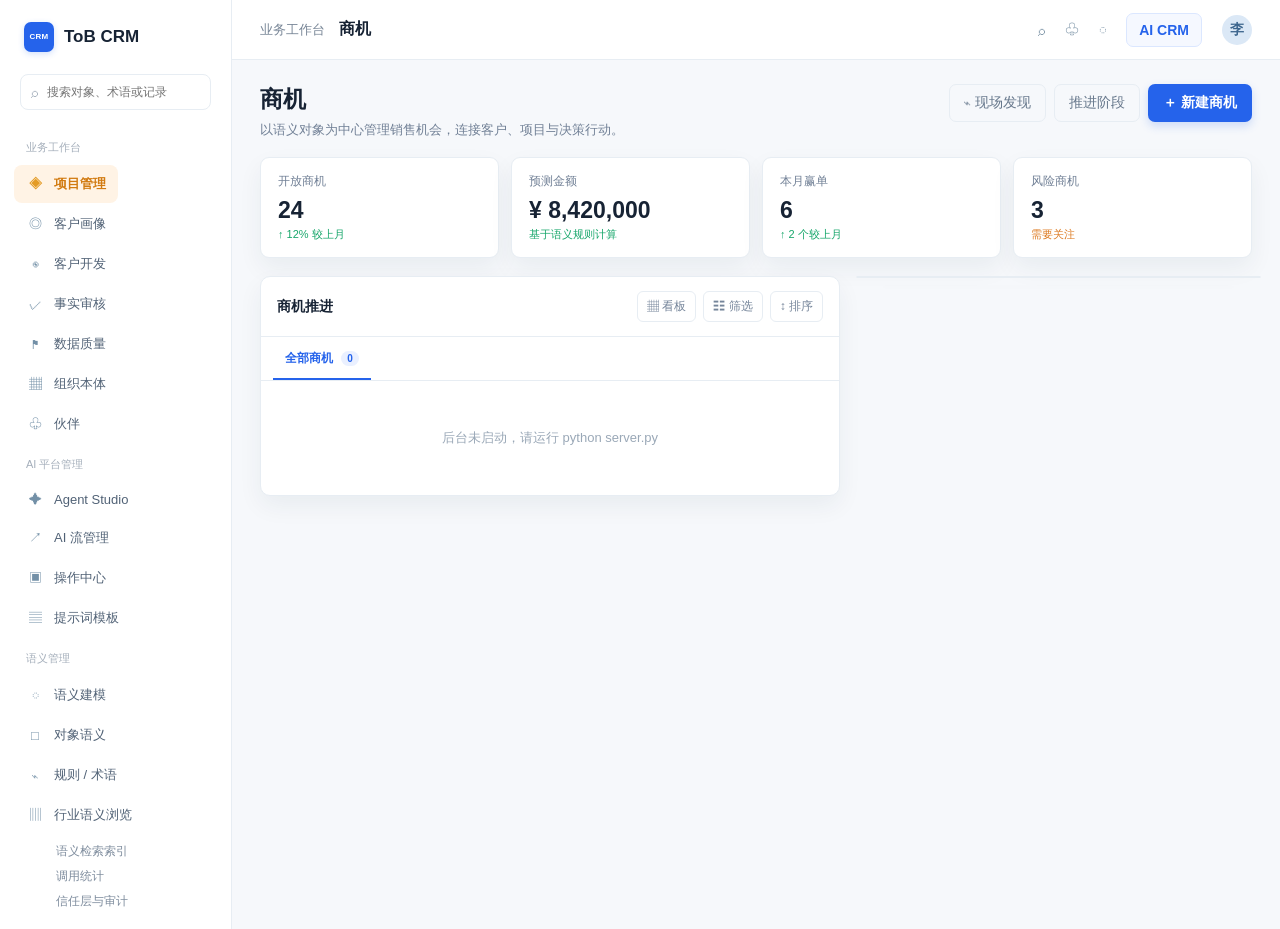
==== commit 7802880b: "feat: publish CRM intelligence updates" ====
--- a/outputs/index.html
+++ b/outputs/index.html
@@ -40,6 +40,7 @@
     .profile-workbench-error{border-left:3px solid #ef6b68;background:#fff7f7;padding:13px 14px;color:#9b4a48}
     @media(max-width:900px){.profile-workbench{grid-template-columns:220px 1fr}.profile-workbench-context{display:block}}
     @media(max-width:720px){.profile-workbench{display:block}.profile-workbench-sidebar{margin-bottom:14px}.profile-workbench-list{max-height:250px}.profile-workbench-main{padding:16px;min-height:500px}}
+    .ai-crm-link{color:#2563eb;font-weight:700;text-decoration:none;padding:8px 12px;border:1px solid #dbe7ff;border-radius:7px;background:#f5f8ff}.ai-crm-link:hover{background:#eaf1ff}
   </style>
   <style>
     .profile-page{display:grid;gap:16px}.profile-hero{display:grid;grid-template-columns:1.3fr .7fr;gap:16px}.profile-hero-main,.profile-hero-summary,.profile-panel{background:#fff;border:1px solid var(--line);border-radius:10px;box-shadow:var(--shadow)}.profile-hero-main{padding:22px;display:flex;justify-content:space-between;gap:22px}.profile-identity{display:flex;gap:13px;align-items:flex-start}.profile-avatar{width:48px;height:48px;border-radius:11px;background:#2563eb;color:#fff;display:grid;place-items:center;font-weight:800;font-size:19px;flex:0 0 auto}.profile-identity h2{font-size:22px;margin:0 0 5px}.profile-identity p{margin:0;color:#718096;font-size:12px;line-height:1.7}.profile-meta{display:flex;gap:6px;flex-wrap:wrap;margin-top:14px}.profile-score-main{display:flex;align-items:center;gap:13px;border-left:1px solid var(--line);padding-left:24px}.profile-score-ring{width:82px;height:82px;border-radius:50%;display:grid;place-items:center;position:relative;background:conic-gradient(#2563eb calc(var(--score) * 1%),#e8edf5 0)}.profile-score-ring:after{content:"";position:absolute;inset:8px;background:#fff;border-radius:50%}.profile-score-ring strong{position:relative;z-index:1;color:#2563eb;font-size:22px}.profile-score-copy strong{display:block;font-size:19px}.profile-score-copy span{display:block;color:#718096;font-size:11px;line-height:1.6;margin-top:4px}.profile-hero-summary{padding:20px;border-left:3px solid #6d45c8}.profile-hero-summary .eyebrow{color:#6d45c8;font-size:11px;font-weight:700;margin-bottom:8px}.profile-hero-summary h3{margin:0 0 8px;font-size:15px}.profile-hero-summary p{margin:0;color:#526179;font-size:12px;line-height:1.75}.profile-kpis{display:grid;grid-template-columns:repeat(5,1fr);gap:12px}.profile-kpi{background:#fff;border:1px solid var(--line);border-radius:9px;padding:14px 16px;box-shadow:var(--shadow)}.profile-kpi label{display:block;color:#8190a0;font-size:11px;margin-bottom:8px}.profile-kpi strong{font-size:22px}.profile-kpi span{display:block;color:#9aa8b7;font-size:10px;margin-top:4px}.profile-grid{display:grid;grid-template-columns:1.15fr .85fr;gap:16px;align-items:start}.profile-column{display:grid;gap:16px}.profile-panel{padding:19px}.profile-panel-head{display:flex;justify-content:space-between;align-items:center;gap:10px;margin-bottom:14px}.profile-panel-head h3{margin:0;font-size:15px}.profile-panel-head span{color:#8190a0;font-size:11px}.profile-fact-grid{display:grid;grid-template-columns:repeat(2,1fr);gap:9px}.profile-fact{background:#f8fafc;border-radius:8px;padding:11px}.profile-fact label{display:block;color:#8190a0;font-size:10px;margin-bottom:6px}.profile-fact strong{font-size:12px;line-height:1.6;word-break:break-word}.profile-fact small{display:block;color:#a0acb9;font-size:10px;margin-top:5px}.profile-score-list{display:grid;gap:12px}.profile-score-row{display:grid;grid-template-columns:118px 1fr 40px;gap:10px;align-items:center;font-size:12px}.profile-score-row label{color:#526179}.profile-score-bar{height:8px;border-radius:8px;background:#edf1f6;overflow:hidden}.profile-score-bar i{display:block;height:100%;border-radius:8px;background:#2563eb}.profile-score-row.risk .profile-score-bar i{background:#f59e0b}.profile-score-row strong{text-align:right}.profile-score-reason{grid-column:2/-1;color:#8190a0;font-size:10px;margin-top:-6px}.profile-object-list{display:grid;gap:0}.profile-object-row{display:flex;justify-content:space-between;gap:12px;padding:12px 0;border-bottom:1px solid #eef1f5}.profile-object-row:last-child{border-bottom:0}.profile-object-row-main{min-width:0}.profile-object-row-main strong{display:block;font-size:12px}.profile-object-row-main small{display:block;color:#8190a0;font-size:10px;margin-top:5px;line-height:1.5}.profile-object-row-side{text-align:right;white-space:nowrap}.profile-object-row-side strong{display:block;font-size:12px}.profile-object-row-side small{display:block;color:#8190a0;font-size:10px;margin-top:5px}.profile-person-list{display:grid;gap:9px}.profile-person{border:1px solid var(--line);border-radius:8px;padding:11px;background:#fbfcfe}.profile-person-head{display:flex;justify-content:space-between;gap:8px}.profile-person strong{font-size:12px}.profile-person small{display:block;color:#8190a0;font-size:10px;line-height:1.6;margin-top:6px}.profile-risk{border-left:3px solid #f59e0b;background:#fffaf3;border-radius:7px;padding:11px 12px;margin-bottom:9px}.profile-risk:last-child{margin-bottom:0}.profile-risk strong{display:block;font-size:12px;color:#8f5a1a}.profile-risk span{display:block;color:#6f7785;font-size:11px;line-height:1.6;margin-top:5px}.profile-evidence{border-top:1px solid #eef1f5;padding:10px 0 0;margin-top:11px;color:#5e7084;font-size:11px;line-height:1.6}.profile-evidence:first-child{border-top:0;padding-top:0;margin-top:0}.profile-empty{padding:20px 8px;text-align:center;color:#9aa8b7;font-size:12px}.profile-actions{display:flex;gap:8px;align-items:center}@media(max-width:1100px){.profile-hero,.profile-grid{grid-template-columns:1fr}.profile-kpis{grid-template-columns:repeat(3,1fr)}.profile-score-main{border-left:0;padding-left:0}}@media(max-width:720px){.profile-hero-main{display:block}.profile-score-main{margin-top:18px}.profile-kpis{grid-template-columns:repeat(2,1fr)}.profile-fact-grid{grid-template-columns:1fr}.profile-score-row{grid-template-columns:100px 1fr 36px}}
@@ -54,7 +55,6 @@
 <body>
   <div class="app">
     <aside class="sidebar">
-      <div class="back">‹ 返回管理台</div>
       <div class="brand"><span class="brand-mark" aria-hidden="true">CRM</span><span>ToB CRM</span></div>
       <div class="search"><span>⌕</span><input placeholder="搜索对象、术语或记录" /></div>
       <div class="nav-title">业务工作台</div>
@@ -62,6 +62,7 @@
       <button class="nav-item" id="customerNav"><span class="ico">◎</span>客户画像</button>
       <button class="nav-item" id="customerDevNav"><span class="ico">◉</span>客户开发</button>
        <button class="nav-item" id="factReviewNav"><span class="ico">✓</span>事实审核</button>
+      <button class="nav-item" id="qualityNav"><span class="ico">⚑</span>数据质量</button>
       <button class="nav-item" id="organizationNav"><span class="ico">▦</span>组织本体</button>
       <button class="nav-item"><span class="ico">♧</span>伙伴</button>
       <div class="nav-title">AI 平台管理</div>
@@ -77,7 +78,7 @@
       <button class="nav-sub">语义检索索引</button><button class="nav-sub">调用统计</button><button class="nav-sub">信任层与审计</button>
     </aside>
     <main class="main">
-      <header class="topbar"><div class="crumb">业务工作台 <strong>商机</strong></div><div class="top-actions"><span>⌕</span><span>♧</span><span>◌</span><span class="avatar">李</span></div></header>
+      <header class="topbar"><div class="crumb">业务工作台 <strong>商机</strong></div><div class="top-actions"><span>⌕</span><span>♧</span><span>◌</span><a class="ai-crm-link" href="http://127.0.0.1:8877/" aria-label="返回 AI CRM">AI CRM</a><span class="avatar">李</span></div></header>
       <div class="content">
         <div class="page-head"><div><h1>商机</h1><p>以语义对象为中心管理销售机会，连接客户、项目与决策行动。</p></div><div style="display:flex;gap:8px"><button class="secondary" id="discoveryBtn">⌁ 现场发现</button><button class="secondary" id="progressOpp">推进阶段</button><button class="primary" id="newOpp">＋ 新建商机</button></div></div>
         <section class="metrics"><div class="metric"><div class="metric-label">开放商机</div><div class="metric-value">24</div><div class="metric-foot">↑ 12% 较上月</div></div><div class="metric"><div class="metric-label">预测金额</div><div class="metric-value">¥ 8,420,000</div><div class="metric-foot">基于语义规则计算</div></div><div class="metric"><div class="metric-label">本月赢单</div><div class="metric-value">6</div><div class="metric-foot">↑ 2 个较上月</div></div><div class="metric"><div class="metric-label">风险商机</div><div class="metric-value">3</div><div class="metric-foot" style="color:#dd7a21">需要关注</div></div></section>
@@ -102,6 +103,7 @@
   <div class="modal-backdrop" id="actionModal"><div class="modal action-modal"><h2 id="actionModalTitle">新增行动任务</h2><p class="subtle">行动任务会关联当前商机，并记录来源、负责人和执行状态。</p><div class="form-grid"><div class="field full"><label>任务名称 *</label><input id="actionTitle" placeholder="例如：确认招投标答疑时间" /></div><div class="field"><label>负责人</label><input id="actionAssignee" placeholder="负责人姓名" /></div><div class="field"><label>截止日期</label><input id="actionDueAt" type="date" /></div><div class="field"><label>优先级</label><select id="actionPriority"><option value="high">高</option><option value="medium" selected>中</option><option value="low">低</option></select></div><div class="field full"><label>任务描述</label><input id="actionDescription" placeholder="说明任务目标、交付物或下一步动作" /></div></div><div class="modal-actions"><button class="secondary" onclick="closeActionModal()">取消</button><button class="primary" onclick="saveAction()">保存行动任务</button></div></div></div>
   <div class="modal-backdrop" id="discoveryModal"><div class="modal discovery-modal"><h2>现场发现商机</h2><p class="subtle">上传工程现场证据，先生成候选草稿，再查重并由销售确认。</p><div class="discovery-upload">支持工程概况牌、现场照片或项目文件<input id="discoveryFile" type="file" accept="image/*,.pdf,.doc,.docx,.txt" /></div><div class="discovery-grid" style="margin-top:12px"><div class="field"><label>项目名称（可选）</label><input id="dProject" placeholder="识别不到时可手动补充" /></div><div class="field"><label>客户 / 建设单位（可选）</label><input id="dCustomer" placeholder="例如：华东建材集团" /></div><div class="field"><label>项目地址（可选）</label><input id="dAddress" placeholder="省市、园区或详细地址" /></div><div class="field"><label>产品线（可选）</label><input id="dProducts" placeholder="外墙涂料,保温" /></div></div><div class="field" style="margin-top:10px"><label>现场描述 / OCR 草稿</label><input id="dNotes" placeholder="MVP 中作为识别适配层输入，后续可替换为真实 OCR / 视觉模型" /></div><div id="discoveryResult" class="discovery-result"></div><div class="discovery-actions"><button class="secondary" id="closeDiscovery">取消</button><button class="secondary" id="checkDiscovery" style="display:none">查重</button><button class="primary" id="saveDiscovery">识别并生成草稿</button><button class="primary" id="confirmDiscovery" style="display:none">确认并创建商机</button></div></div></div>
   <div class="modal-backdrop" id="customerProfileRefreshModal"><div class="modal profile-refresh-modal"><h2>刷新客户画像</h2><p class="profile-refresh-note">选择本次需要重新抽取的客户数据来源。刷新会重新计算评分、生成 AI 摘要，并产生待审核候选。</p><div id="customerProfileRefreshSources" class="profile-refresh-sources"></div><div class="modal-actions"><button class="secondary" onclick="closeCustomerProfileRefreshModal()">取消</button><button class="primary" id="customerProfileRefreshSubmit" onclick="submitCustomerProfileRefresh()">开始刷新</button></div></div></div>
+  <div class="modal-backdrop" id="customerDevelopmentCreateModal"><div class="modal"><h2>新建客户开发</h2><p class="subtle">创建一条独立的客户长期经营主线，可与现有客户开发记录并行管理。</p><div class="form-grid"><div class="field full"><label>客户 *</label><select id="customerDevelopmentCustomer"><option value="">请选择客户</option></select></div><div class="field full"><label>客户开发名称 *</label><input id="customerDevelopmentName" placeholder="例如：华东建材集团客户开发" /></div><div class="field"><label>负责人</label><input id="customerDevelopmentOwner" value="李盛云" placeholder="负责人姓名" /></div><div class="field"><label>起始阶段</label><select id="customerDevelopmentStage"><option value="AT1">AT1 客户立项</option><option value="AT2">AT2 需求引导</option><option value="AT3">AT3 招投标</option></select></div><div class="field full"><label>开发目标</label><input id="customerDevelopmentTarget" placeholder="例如：建立集团客户长期合作与工程项目入口" /></div><div class="field full"><label>备注</label><input id="customerDevelopmentSummary" placeholder="补充客户开发背景或当前判断" /></div></div><div class="modal-actions"><button class="secondary" onclick="closeCustomerDevelopmentCreateModal()">取消</button><button class="primary" onclick="saveCustomerDevelopment()">创建客户开发</button></div></div></div>
   <script>
     const API_BASE=window.CRM_API_BASE||(location.protocol==='file:'?'http://127.0.0.1:8765':'');
     const nativeFetch=window.fetch.bind(window);window.fetch=(url,options)=>nativeFetch(typeof url==='string'&&url.startsWith('/api/')?API_BASE+url:url,options);
@@ -165,6 +167,10 @@
     async function submitCustomerDevelopmentStage(id,stageCode){const stage=(await (await fetch('/api/customer-developments/'+id)).json()).stageDefinitions.find(x=>x.code===stageCode);const required={};stage.required.forEach(key=>required[key]=document.getElementById('cd_field_'+key)?.value.trim()||'');const res=await fetch('/api/customer-developments/'+id+'/stage',{method:'POST',headers:{'Content-Type':'application/json'},body:JSON.stringify({stageCode,required,actor:'李盛云'})});const body=await res.json();if(!res.ok)return toast(body.missing?.length?`请补齐：${body.missing.join('、')}`:(body.error||'客户开发阶段推进失败'));renderCustomerDevelopment();toast(`已推进至 ${body.current_stage_name}`)}
     async function generateDevelopmentStrategy(id){const res=await fetch('/api/customer-developments/'+id+'/strategies',{method:'POST',headers:{'Content-Type':'application/json'},body:JSON.stringify({strategyType:'客户开发策略',title:'先补关系，再做方案共创',content:'建议先补齐采购、设计和工程关键人，再围绕客户需求完成涂料体系方案共创、样板验证和价值测算。',status:'active',sourceAgentId:'development-strategy'})});if(!res.ok)return toast('经营策略生成失败');renderCustomerDevelopment();toast('客户开发策略已生成')}
     function editCustomerDevelopment(id){const owner=window.prompt('负责人', '李盛云');if(owner===null)return;fetch('/api/customer-developments/'+id,{method:'PUT',headers:{'Content-Type':'application/json'},body:JSON.stringify({owner})}).then(()=>renderCustomerDevelopment())}
+    async function openCustomerDevelopmentCreateModal(){const select=document.getElementById('customerDevelopmentCustomer');if(!select)return;select.innerHTML='<option value="">请选择客户</option>';const res=await fetch('/api/customers');if(res.ok){const customers=await res.json();select.innerHTML+=[...customers].map(x=>`<option value="${x.id}">${x.name}</option>`).join('');}document.getElementById('customerDevelopmentName').value='';document.getElementById('customerDevelopmentTarget').value='建立集团客户长期合作与工程项目入口';document.getElementById('customerDevelopmentSummary').value='';document.getElementById('customerDevelopmentCreateModal').classList.add('show')}
+    function closeCustomerDevelopmentCreateModal(){document.getElementById('customerDevelopmentCreateModal')?.classList.remove('show')}
+    async function saveCustomerDevelopment(){const customerId=document.getElementById('customerDevelopmentCustomer').value;const name=document.getElementById('customerDevelopmentName').value.trim();if(!customerId)return toast('请选择客户');if(!name)return toast('请填写客户开发名称');const res=await fetch('/api/customer-developments',{method:'POST',headers:{'Content-Type':'application/json'},body:JSON.stringify({customerId,name,owner:document.getElementById('customerDevelopmentOwner').value.trim(),stageCode:document.getElementById('customerDevelopmentStage').value,target:document.getElementById('customerDevelopmentTarget').value.trim(),summary:document.getElementById('customerDevelopmentSummary').value.trim()})});const body=await res.json();if(!res.ok)return toast(body.error||'客户开发创建失败');closeCustomerDevelopmentCreateModal();await renderCustomerDevelopment();toast('客户开发已创建')}
+    const baseRenderCustomerDevelopment=renderCustomerDevelopment;renderCustomerDevelopment=async function(){await baseRenderCustomerDevelopment();const head=document.querySelector('.page-head');if(!head||head.querySelector('[data-create-customer-development]'))return;const actions=document.createElement('div');actions.style='display:flex;gap:8px';actions.innerHTML='<button class="primary" data-create-customer-development>＋ 新建客户开发</button>';actions.querySelector('button').onclick=openCustomerDevelopmentCreateModal;head.appendChild(actions)};
     const atStages=[['AT1','客户立项',['customerConfirmed','已确认客户和商机机会'],['decisionMap','关键人/决策链']],['AT2','需求引导',['businessNeed','业务需求与价值目标'],['solutionPlan','方案共创与样板计划']],['AT3','招投标',['bidPlan','招投标计划'],['priceStrategy','竞争与价格策略']],['AT4','履约交付',['deliveryPlan','交付计划与资源'],['qualityPlan','质量验收标准']],['AT5','履约服务',['servicePlan','服务计划'],['satisfaction','客户满意度']],['AT6','复盘沉淀',['reviewResult','赢单/输单复盘结论'],['bestPractice','可复制最佳实践']]];
     let pendingStage=null;
     async function loadOpportunityStages(){const res=await fetch('/api/stage-definitions');if(res.ok)opportunityStages=await res.json()}
@@ -186,12 +192,13 @@
       document.querySelector('.content').innerHTML=`<div class="page-head"><div><h1>Agent Studio</h1><p>把客户洞察、客户开发策略、销售执行和商机诊断组织成可治理的业务 Agent。</p></div><button class="primary" onclick="toast('Agent 配置已进入新建流程')">＋ 新建 Agent</button></div><div class="agent-page"><aside class="agent-tree"><h3>客户开发 Agent</h3>${scenes.map(scene=>`<div class="agent-group">${scene}</div>${agents.filter(a=>a.scene===scene).map(a=>`<button class="${activeAgent.id===a.id?'active':''}" onclick="activeAgent=agents.find(x=>x.id==='${a.id}');renderAgentStudio()">${a.name}</button>`).join('')}`).join('')}</aside><section class="agent-main"><div class="agent-tabs"><button class="agent-tab active">业务洞察 Agent 设置</button><button class="agent-tab">流程设置</button><button class="agent-tab">画像设置</button><button class="agent-tab">任务设置</button><button class="agent-tab">特征项设置</button><button class="agent-tab">Knowhow</button></div><div class="agent-summary"><div><div class="detail-kicker">${activeAgent.scene} · 已启用</div><h2>${activeAgent.name}</h2><p>${activeAgent.description}</p></div><div class="agent-actions"><button class="secondary" onclick="toast('已打开 Agent 调试台')">调试</button><button class="primary" onclick="runAgent('${activeAgent.id}')">运行 Agent</button></div></div><div class="agent-section"><h3>关联 Skill · ${activeAgent.skills.length} 项</h3><div class="skill-grid">${activeAgent.skills.map(s=>`<div class="skill-card"><b>${s.name}</b><span>${s.description}</span></div>`).join('')}</div></div><div class="agent-section"><h3>业务配置</h3><div class="agent-meta"><div class="semantic-item"><span>触发场景</span><strong>${activeAgent.scene}</strong></div><div class="semantic-item"><span>输入对象</span><strong>客户 · 商机 · 关键人 · 指标</strong></div><div class="semantic-item"><span>输出结果</span><strong>建议 · 动作 · 风险 · 证据</strong></div></div></div><div class="agent-section"><h3>Knowhow 与语义资产</h3><div class="run-log"><strong>已连接涂料行业知识：</strong>${activeAgent.skills[0]?.linked_assets||'涂料行业语义、客户经营指标和商机推进 SOP'}<br/><strong>治理要求：</strong>每次运行保留输入、引用语义、输出建议和业务事件，可回放、可审批。</div></div><div class="agent-section"><h3>最近运行</h3><div class="run-log">尚未产生新的运行记录。点击“运行 Agent”后，结果会写入 SQLite 的 Agent 运行记录，并回写商机业务事件。</div></div></section></div>`;
     }
     async function runAgent(agentId){const target=activeAgent||agents.find(x=>x.id===agentId);const res=await fetch(`/api/agents/${agentId}/run`,{method:'POST',headers:{'Content-Type':'application/json'},body:JSON.stringify({opportunityId:current?.id,result:`${target.name}已完成分析，建议补齐关键人关系、阶段准入条件和下一步行动。`})});toast(res.ok?'Agent 已运行，结果已写入业务事件':'Agent 运行失败');}
+    const baseRenderAgentStudio=renderAgentStudio;renderAgentStudio=async function(){await baseRenderAgentStudio();try{const [insightRes,actionRes]=await Promise.all([fetch('/api/insights'),fetch('/api/actions')]);const insights=insightRes.ok?await insightRes.json():[];const actions=actionRes.ok?await actionRes.json():[];const node=document.querySelector('.agent-main');if(node&&!node.querySelector('.real-agent-output'))node.insertAdjacentHTML('beforeend',`<div class="agent-section real-agent-output"><h3>真实洞察与行动</h3><div class="run-log"><strong>${insights.length} 条结构化洞察</strong> · ${actions.length} 条行动 · 最近状态：${actions[0]?.status||'暂无'}<br/><span>${insights[0]?.judgment||insights[0]?.description||'暂无洞察判断'}</span><br/><span>推荐：${insights[0]?.recommendation||'暂无推荐动作'}</span></div></div>`)}catch(error){/* API 不可用时保留 Agent 配置页 */}};
     let discoveryRunId=null;
     function showDiscoveryResult(title,body){const el=document.getElementById('discoveryResult');el.innerHTML=`<strong>${title}</strong><br/>${body}`;el.classList.add('show')}
     function resetDiscovery(){discoveryRunId=null;document.getElementById('discoveryResult').classList.remove('show');document.getElementById('checkDiscovery').style.display='none';document.getElementById('confirmDiscovery').style.display='none';document.getElementById('saveDiscovery').style.display='inline-block'}
     async function createDiscoveryDraft(){const file=document.getElementById('discoveryFile').files[0];if(!file)return toast('请先上传现场图片或项目文件');const contentBase64=await new Promise((resolve,reject)=>{const reader=new FileReader();reader.onload=()=>resolve(String(reader.result).split(',')[1]);reader.onerror=reject;reader.readAsDataURL(file)});const payload={fileName:file.name,mimeType:file.type,contentBase64,sourceType:file.type.startsWith('image/')?'现场照片':'项目文件',projectName:document.getElementById('dProject').value.trim(),customerName:document.getElementById('dCustomer').value.trim(),address:document.getElementById('dAddress').value.trim(),productLines:document.getElementById('dProducts').value.split(',').map(x=>x.trim()).filter(Boolean),notes:document.getElementById('dNotes').value.trim()};const res=await fetch('/api/discovery/drafts',{method:'POST',headers:{'Content-Type':'application/json'},body:JSON.stringify(payload)});if(!res.ok)return toast('现场证据保存失败');const body=await res.json();discoveryRunId=body.runId;showDiscoveryResult('已生成候选商机草稿',`项目：${body.candidate.projectName}<br/>客户：${body.candidate.customerName}<br/>识别置信度：${Math.round(body.candidate.confidence*100)}%<br/>证据：${body.evidence.fileName}<br/><span class="subtle">下一步：执行查重，再由销售确认保存。</span>`);document.getElementById('saveDiscovery').style.display='none';document.getElementById('checkDiscovery').style.display='inline-block';toast('现场证据已保存，候选草稿已生成')}
     async function checkDiscovery(){if(!discoveryRunId)return;const res=await fetch(`/api/discovery/${discoveryRunId}/duplicate-check`,{method:'POST'});const body=await res.json();if(!res.ok)return toast(body.error||'查重失败');const matches=(body.matches||[]).map(x=>`${x.name}（${Math.round(x.probability*100)}%）`).join('、')||'无';showDiscoveryResult(body.status==='clear'?'查重通过':'发现潜在重复商机',`重复概率：${Math.round((body.probability||0)*100)}%<br/>冲突记录：${matches}<br/>判断依据：${body.reason}<br/><span class="subtle">请确认字段后创建正式商机。</span>`);document.getElementById('checkDiscovery').style.display='none';document.getElementById('confirmDiscovery').style.display='inline-block';toast(body.status==='clear'?'查重通过':'已发现潜在重复，请人工确认')}
-    async function confirmDiscovery(){if(!discoveryRunId)return;const payload={projectName:document.getElementById('dProject').value.trim(),customerName:document.getElementById('dCustomer').value.trim(),address:document.getElementById('dAddress').value.trim(),cooperationMode:'待确认'};const res=await fetch(`/api/discovery/${discoveryRunId}/confirm`,{method:'POST',headers:{'Content-Type':'application/json'},body:JSON.stringify(payload)});const body=await res.json();if(!res.ok)return toast(body.error||'确认失败');document.getElementById('discoveryModal').classList.remove('show');resetDiscovery();await loadData();toast(`已创建商机，关联项目 #${body.projectId} 和标段 #${body.sectionId}`)}
+    async function confirmDiscovery(){if(!discoveryRunId)return;const payload={projectName:document.getElementById('dProject').value.trim(),customerName:document.getElementById('dCustomer').value.trim(),address:document.getElementById('dAddress').value.trim(),cooperationMode:'待确认',reviewUser:'李盛云'};const res=await fetch(`/api/discovery/${discoveryRunId}/confirm`,{method:'POST',headers:{'Content-Type':'application/json'},body:JSON.stringify(payload)});const body=await res.json();if(!res.ok)return toast(body.error||'确认失败');document.getElementById('discoveryModal').classList.remove('show');resetDiscovery();await loadData();toast(`已创建商机，关联项目 #${body.projectId} 和标段 #${body.sectionId}`)}
     let organizationCustomers=[], organizationRoots=[], selectedOrganization=null, organizationProjects=[], organizationPeople=[], editingOrganizationId=null;
     function organizationTreeRows(nodes, depth=0){return nodes.map(node=>`<div class="organization-tree-row" style="padding-left:${depth*22+12}px"><button class="organization-tree-name ${selectedOrganization?.id===node.id?'active':''}" onclick="selectOrganizationNode(${node.id})"><span class="organization-tree-caret">${node.children?.length?'▾':'·'}</span><strong>${node.name}</strong><span class="tag blue">${node.organization_type}</span><small>${node.code}</small></button><button class="link organization-add-child" onclick="openOrganizationModal(${node.id})">＋ 子组织</button></div>${organizationTreeRows(node.children||[],depth+1)}`).join('')}
     async function loadOrganizationData(customerId){const treeRes=await fetch(`/api/ontology/customer-organizations?customerId=${customerId}`);organizationRoots=treeRes.ok?await treeRes.json():[];organizationProjects=await fetch(`/api/projects?customerId=${customerId}`).then(r=>r.json());organizationPeople=await fetch(`/api/customers/${customerId}/people`).then(r=>r.json());selectedOrganization=selectedOrganization&&findOrganizationNode(organizationRoots,selectedOrganization.id)||organizationRoots[0]||null}
@@ -305,10 +312,12 @@
      async function reviewFactCandidate(action){if(!factReviewDetail)return;const payload={reviewUser:'李盛云'};if(action==='modify'){payload.predicate=document.getElementById('factReviewPredicate')?.value.trim();payload.object_value=document.getElementById('factReviewObject')?.value.trim()}const res=await fetch(`/api/facts/${factReviewDetail.id}/${action}`,{method:'POST',headers:{'Content-Type':'application/json'},body:JSON.stringify(payload)});const body=await res.json();if(!res.ok)return toast(body.error||'审核操作失败');toast(action==='approve'?'事实已确认并写入本体':action==='reject'?'事实已拒绝':'事实已修改并写入本体');await renderFactReviewCenter()}
      function renderFactReviewShell(){document.querySelector('.content').innerHTML=`<div class="fact-review-page"><div class="page-head"><div><div class="detail-kicker">治理工作台 · FactCandidate</div><h1>事实审核中心</h1><p>审核 AI 从沟通、录音和文档中提取的业务事实，确认后进入本体与语义层。</p></div><button class="secondary" onclick="renderFactReviewCenter()">↻ 刷新队列</button></div><div class="fact-review-kpis"><div class="fact-review-kpi"><label>待审核事实</label><strong id="factReviewTotal">0</strong><span>等待人工判断</span></div><div class="fact-review-kpi"><label>低可信候选</label><strong id="factReviewLow">0</strong><span>置信度低于 60%</span></div><div class="fact-review-kpi"><label>录音 / 对话来源</label><strong id="factReviewConversation">0</strong><span>需要核对原始上下文</span></div><div class="fact-review-kpi"><label>当前审核人</label><strong>李盛云</strong><span>本次操作会写入审核日志</span></div></div><div class="fact-review-toolbar"><select id="factReviewSource" onchange="renderFactReviewList()"><option value="">全部来源</option><option value="recording">录音</option><option value="chat">对话</option><option value="document">文档</option></select><select id="factReviewType" onchange="renderFactReviewList()"><option value="">全部类型</option>${Object.entries(factReviewTypeName).map(([key,value])=>`<option value="${key}">${value}</option>`).join('')}</select><select id="factReviewConfidence" onchange="renderFactReviewList()"><option value="">全部置信度</option><option value="low">低于 60%</option><option value="high">60% 及以上</option></select><select id="factReviewTime" onchange="renderFactReviewList()"><option value="all">全部时间</option><option value="1">最近 1 天</option><option value="7">最近 7 天</option><option value="30">最近 30 天</option></select><input id="factReviewSearch" placeholder="搜索主体、关系或候选值" oninput="renderFactReviewList()" /></div><div class="fact-review-layout"><section class="fact-review-panel"><div class="fact-review-panel-head"><h2>事实候选列表</h2><span id="factReviewCount">0 条</span></div><div id="factReviewList" class="fact-review-list"></div></section><section class="fact-review-panel"><div class="fact-review-panel-head"><h2>事实详情</h2><span>原始证据 · AI 结果 · 关联对象</span></div><div id="factReviewDetail" class="fact-review-detail"></div></section><aside id="factReviewAction" class="fact-review-panel fact-review-action-panel"></aside></div></div>`}
      async function renderFactReviewCenter(){const content=document.querySelector('.content');content.innerHTML='<div class="fact-review-loading">正在加载事实审核队列...</div>';try{const res=await fetch('/api/facts/pending?limit=500');const body=await res.json();if(!res.ok)throw new Error(body.error||'事实审核队列加载失败');factReviewItems=Array.isArray(body)?body:[];factReviewSelectedId=null;factReviewDetail=null;renderFactReviewShell();document.getElementById('factReviewTotal').textContent=factReviewItems.length;document.getElementById('factReviewLow').textContent=factReviewItems.filter(x=>Number(x.confidence)<60).length;document.getElementById('factReviewConversation').textContent=factReviewItems.filter(x=>['recording','chat'].includes(x.source_type)).length;renderFactReviewList();renderFactReviewDetail();renderFactReviewAction()}catch(error){content.innerHTML=`<div class="page-head"><div><h1>事实审核中心</h1><p>事实候选队列加载失败。</p></div></div><div class="fact-review-panel"><div class="fact-review-empty">${factReviewText(error.message||'请确认后台服务已启动。')}<br/><button class="secondary" onclick="renderFactReviewCenter()">重试</button></div></div>`}}
+     async function renderDataQualityCenter(){const c=document.querySelector('.content');c.innerHTML='<div class="fact-review-loading">正在检查数据质量...</div>';const run=async()=>{const r=await fetch('/api/data-quality/check',{method:'POST',headers:{'Content-Type':'application/json'},body:JSON.stringify({actor:'李盛云'})});return r.json()};try{const body=await run();const issues=body.issues||[];c.innerHTML=`<div class="page-head"><div><div class="detail-kicker">治理工作台 · Data Quality</div><h1>数据质量检查</h1><p>检查孤儿关系、重复项目或标段、无效角色、阶段条件、过期预测和冲突事实。</p></div><button class="primary" onclick="renderDataQualityCenter()">↻ 重新检查</button></div><div class="fact-review-panel"><h2>本次检查：${issues.length} 个问题</h2><div class="fact-review-list">${issues.length?issues.map(x=>`<div class="fact-review-row"><div><strong>${x.issue_type}</strong><small>${x.entity_type||''} #${x.entity_id||'—'}</small></div><div><strong>${x.severity}</strong><small>${x.message}</small></div></div>`).join(''):'<div class="fact-review-empty">未发现开放质量问题。</div>'}</div></div>`}catch(e){c.innerHTML=`<div class="fact-review-empty">质量检查失败：${e.message}</div>`}}
      document.getElementById('customerNav').onclick=()=>{document.querySelectorAll('.nav-item').forEach(x=>x.classList.remove('active'));document.getElementById('customerNav').classList.add('active');renderCustomer360()};
     document.getElementById('customerDevNav').onclick=()=>{document.querySelectorAll('.nav-item').forEach(x=>x.classList.remove('active'));document.getElementById('customerDevNav').classList.add('active');renderCustomerDevelopment()};
      document.getElementById('factReviewNav').onclick=()=>{document.querySelectorAll('.nav-item').forEach(x=>x.classList.remove('active'));document.getElementById('factReviewNav').classList.add('active');renderFactReviewCenter()};
-    document.getElementById('opportunityNav').onclick=()=>{location.reload()};
+    document.getElementById('qualityNav').onclick=()=>{document.querySelectorAll('.nav-item').forEach(x=>x.classList.remove('active'));document.getElementById('qualityNav').classList.add('active');renderDataQualityCenter()};
+    document.getElementById('opportunityNav').onclick=()=>{history.replaceState({},'',location.pathname);document.querySelectorAll('.nav-item').forEach(x=>x.classList.remove('active'));document.getElementById('opportunityNav').classList.add('active');showOpportunityList()};
     document.getElementById('progressOpp').onclick=openOpportunityStageModal;
     document.getElementById('discoveryBtn').onclick=()=>{resetDiscovery();document.getElementById('discoveryModal').classList.add('show')};
     document.getElementById('closeDiscovery').onclick=()=>{document.getElementById('discoveryModal').classList.remove('show');resetDiscovery()};
@@ -355,6 +364,24 @@
    RefreshResultPanel.show=function(result,mode){baseRefreshResultPanelShow.call(this,result,mode);if(result?.error_message){const body=document.getElementById('refreshResultBody');body?.insertAdjacentHTML('afterbegin',`<section class="refresh-result-card" style="margin:12px 0 0;border-color:#f2c7c4;background:#fff7f7"><h3 style="color:#b94f48">刷新失败</h3><p style="color:#9b4a48">${profileText(result.error_message)}</p></section>`)}};
    RefreshProfileDialog.waitForJob=async function(jobId){for(let attempt=0;attempt<60;attempt+=1){const response=await fetch(`/api/profile-refresh-jobs/${jobId}`);const body=await response.json();if(!response.ok)throw new Error(body.error||'刷新任务状态读取失败');if(['completed','failed'].includes(body.status))return body;await new Promise(resolve=>setTimeout(resolve,500))}throw new Error('刷新任务执行超时')};
    RefreshProfileDialog.submit=async function(){if(!customerProfileRefreshTargetId)return;const profileId=customerProfileRefreshTargetId;const sources=[...document.querySelectorAll('#customerProfileRefreshSources input:checked')].map(input=>input.value);const mode=document.querySelector('input[name="customerProfileRefreshMode"]:checked')?.value||'formal';if(!sources.length)return toast('请至少选择一个数据来源');const submit=document.getElementById('customerProfileRefreshSubmit');submit.disabled=true;submit.textContent='刷新中...';setCustomerProfileRefreshMeta(profileId,{status:'refreshing',sources,mode});this.close();let selectedProfile=null;try{selectedProfile=await fetch(`/api/customer-profiles/${profileId}`).then(response=>response.json());const response=await fetch(`/api/customer-profiles/${profileId}/refresh`,{method:'POST',headers:{'Content-Type':'application/json'},body:JSON.stringify({sources,mode})});const job=await response.json();if(!response.ok)throw new Error(job.error||'画像刷新任务创建失败');const status=await this.waitForJob(job.jobId);if(status.status==='failed')throw new Error(status.error_message||status.message||'画像刷新失败');setCustomerProfileRefreshMeta(profileId,{status:'success',lastRefreshedAt:new Date().toISOString(),sources,mode});if(Number(customerProfileWorkspaceSelectedId)===profileId){const refreshed=await fetch(`/api/customer-profiles/${profileId}`);const profile=await refreshed.json();document.getElementById('profileWorkspaceMain').innerHTML=renderCustomerProfileOverview(profile)}RefreshResultPanel.show(status.result||{},mode)}catch(error){setCustomerProfileRefreshMeta(profileId,{status:'failed',sources,mode});if(Number(customerProfileWorkspaceSelectedId)===profileId&&selectedProfile)document.getElementById('profileWorkspaceMain').innerHTML=renderCustomerProfileOverview(selectedProfile);RefreshResultPanel.show({summaryChange:{},error_message:error.message},mode);toast(error.message||'画像刷新失败')}finally{submit.disabled=false;submit.textContent='开始刷新'}};
+ if (new URLSearchParams(location.search).get('view') === 'semantic') {
+   setTimeout(async () => {
+     if (typeof loadSemanticAssets === 'function') await loadSemanticAssets();
+     if (typeof renderSemantic === 'function') renderSemantic();
+     document.querySelectorAll('.nav-item').forEach(x => x.classList.remove('active'));
+     document.getElementById('semanticNav')?.classList.add('active');
+   }, 50);
+ }
+ </script>
+ <script>
+   if (new URLSearchParams(location.search).get('view') === 'semantic') {
+     window.addEventListener('load', () => setTimeout(async () => {
+       if (typeof loadSemanticAssets === 'function') await loadSemanticAssets();
+       if (typeof renderSemantic === 'function') renderSemantic();
+       document.querySelectorAll('.nav-item').forEach(x => x.classList.remove('active'));
+       document.getElementById('semanticNav')?.classList.add('active');
+     }, 100));
+   }
  </script>
  </body>
 </html>
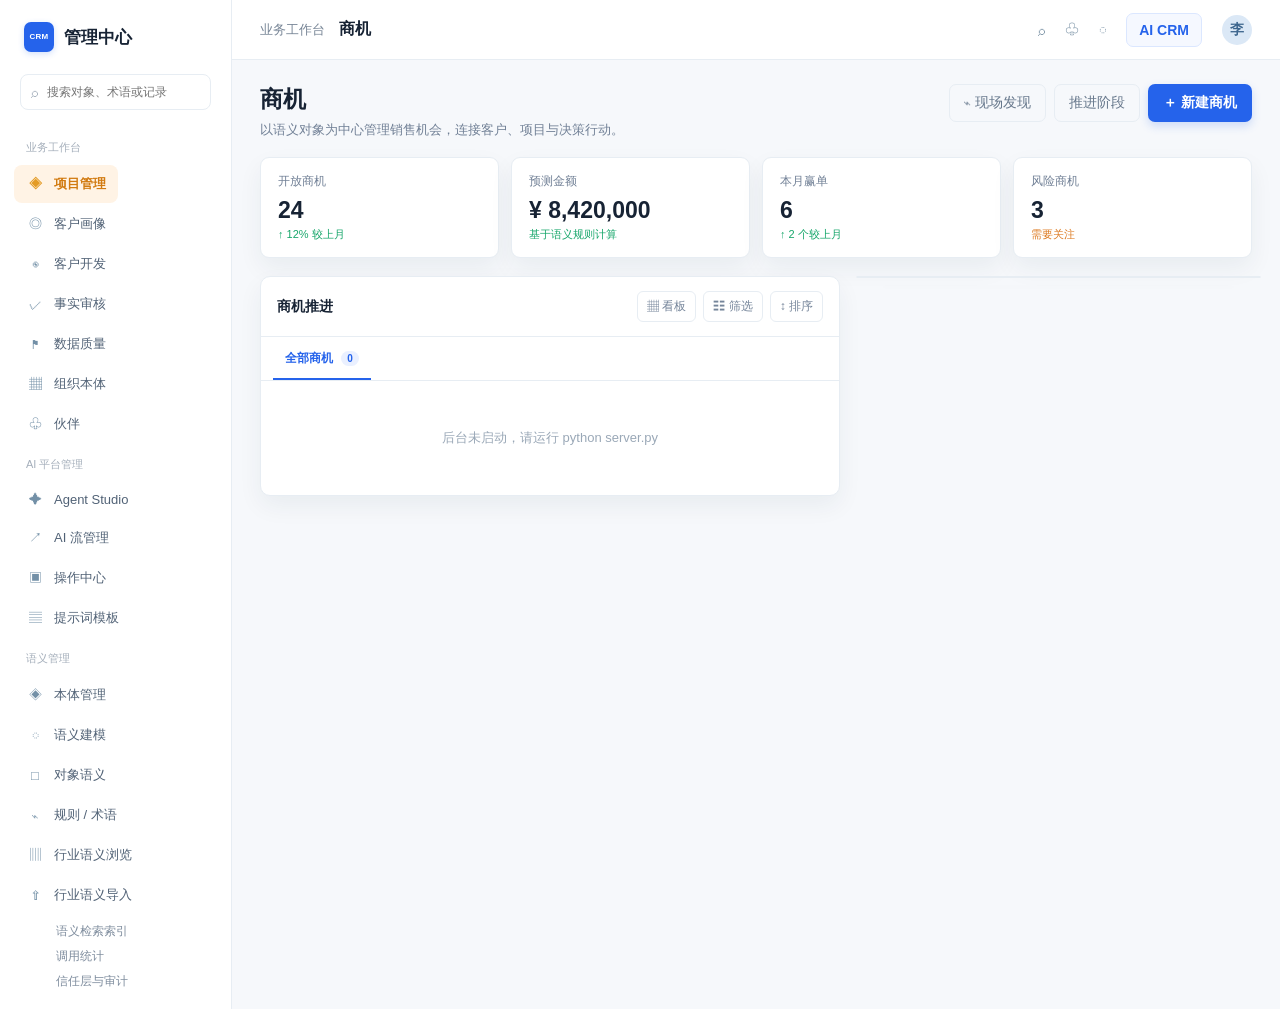
==== commit 17c42476: "feat: publish CRM intelligence and semantic updates" ====
--- a/outputs/index.html
+++ b/outputs/index.html
@@ -8,7 +8,7 @@
     .relationship-event-history{margin-top:14px;padding-top:12px;border-top:1px solid #e7edf3}
     :root{--ink:#172334;--muted:#718096;--line:#e7edf3;--bg:#f6f8fb;--panel:#fff;--blue:#2563eb;--teal:#0e8e9c;--orange:#f59e0b;--green:#16a66a;--purple:#6d45c8;--shadow:0 10px 24px rgba(24,48,74,.06)}
     *{box-sizing:border-box} body{margin:0;font-family:Inter,"PingFang SC","Microsoft YaHei",Arial,sans-serif;color:var(--ink);background:var(--bg);font-size:14px} button,input,select{font:inherit} button{cursor:pointer;border:0;background:none;color:inherit}.app{display:flex;min-height:100vh}.sidebar{width:232px;background:#fff;border-right:1px solid var(--line);padding:18px 14px;flex:0 0 auto}.brand{display:flex;gap:10px;align-items:center;padding:4px 10px 22px;font-weight:700;font-size:17px}.brand-mark{width:30px;height:30px;border-radius:7px;background:#2563eb;color:#fff;display:grid;place-items:center;font-weight:800;font-size:8px;letter-spacing:.2px;line-height:1;box-shadow:0 2px 6px rgba(37,99,235,.2)}.back{color:#8694a5;font-size:12px;margin:0 10px 16px}.search{height:36px;border:1px solid var(--line);border-radius:8px;padding:0 10px;display:flex;align-items:center;gap:7px;color:#a2adba;margin:0 6px 18px}.search input{border:0;outline:0;width:100%;font-size:12px}.nav-title{font-size:11px;color:#a5afbb;padding:12px 12px 8px}.nav-item{display:flex;gap:10px;align-items:center;padding:10px 12px;border-radius:8px;color:#516276;margin:2px 0;font-size:13px}.nav-item:hover{background:#f5f8fb}.nav-item.active{background:#fff3e5;color:#d27b11;font-weight:700}.nav-item .ico{width:18px;text-align:center;color:#7390a7}.nav-item.active .ico{color:#e49b24}.nav-sub{padding-left:42px;font-size:12px;color:#7f8d9e;padding-top:7px}.main{flex:1;min-width:0}.topbar{height:60px;background:#fff;border-bottom:1px solid var(--line);display:flex;align-items:center;justify-content:space-between;padding:0 28px}.crumb{font-size:13px;color:#778596}.crumb strong{color:var(--ink);font-size:16px;margin-left:10px}.top-actions{display:flex;align-items:center;gap:20px;color:#7890a4}.avatar{width:30px;height:30px;border-radius:50%;background:#dbe8f6;display:grid;place-items:center;font-weight:700;color:#3d668e}.content{padding:24px 28px 32px}.page-head{display:flex;justify-content:space-between;align-items:flex-start;margin-bottom:18px}.page-head h1{margin:0 0 6px;font-size:23px;letter-spacing:-.3px}.page-head p{margin:0;color:var(--muted);font-size:13px}.primary{background:var(--blue);color:#fff;border-radius:7px;padding:10px 15px;font-weight:700;box-shadow:0 4px 10px rgba(37,99,235,.2)}.primary:hover{background:#1d4ed8}.metrics{display:grid;grid-template-columns:repeat(4,1fr);gap:12px;margin-bottom:18px}.metric{background:var(--panel);border:1px solid var(--line);border-radius:9px;padding:15px 17px;box-shadow:var(--shadow)}.metric-label{color:var(--muted);font-size:12px}.metric-value{font-size:23px;font-weight:750;margin:7px 0 3px}.metric-foot{font-size:11px;color:var(--green)}.workspace{display:grid;grid-template-columns:minmax(580px,1fr) 405px;gap:16px;align-items:start}.board{background:#fff;border:1px solid var(--line);border-radius:10px;box-shadow:var(--shadow);overflow:hidden}.board-head{padding:14px 16px;border-bottom:1px solid var(--line);display:flex;justify-content:space-between;align-items:center}.board-title{font-weight:700}.board-tools{display:flex;gap:7px}.tool{border:1px solid var(--line);border-radius:6px;padding:6px 9px;color:#75859a;font-size:12px;background:#fff}.tool:hover{border-color:#b9c8d7}.stages{display:flex;gap:0;overflow:auto;padding:0 12px;border-bottom:1px solid var(--line)}.stage{padding:13px 12px 11px;font-size:12px;color:#8190a0;white-space:nowrap;border-bottom:2px solid transparent}.stage.active{color:var(--blue);font-weight:700;border-bottom-color:var(--blue)}.stage b{margin-left:5px;background:#edf2f7;border-radius:10px;padding:2px 6px;color:#7b8b9d;font-size:10px}.stage.active b{background:#eaf0ff;color:var(--blue)}.opps{padding:10px 12px}.opp{display:grid;grid-template-columns:1fr auto;gap:8px;padding:14px 13px;border:1px solid transparent;border-bottom:1px solid var(--line);transition:.18s}.opp:hover,.opp.selected{background:#fbfdff;border-color:#cfe0ff;border-radius:8px}.opp.selected{box-shadow:inset 3px 0 var(--blue)}.opp-main{min-width:0}.opp-name{font-weight:700;margin-bottom:6px}.tag{display:inline-flex;align-items:center;padding:3px 7px;border-radius:4px;font-size:10px;margin-right:4px;background:#edf7f6;color:#16868d}.tag.blue{background:#eef3ff;color:#4168cf}.tag.orange{background:#fff5e5;color:#cc8612}.opp-desc{color:#7b8998;font-size:12px;white-space:nowrap;overflow:hidden;text-overflow:ellipsis;margin:8px 0}.opp-meta{color:#9aa6b3;font-size:11px;display:flex;gap:13px}.opp-value{text-align:right;color:#223852;font-weight:700}.opp-value small{display:block;color:#9aa6b3;font-weight:400;margin-top:5px}.detail{background:#fff;border:1px solid var(--line);border-radius:10px;box-shadow:var(--shadow);overflow:hidden;position:sticky;top:18px}.detail-top{padding:18px 18px 15px;border-bottom:1px solid var(--line)}.detail-kicker{font-size:11px;color:var(--teal);font-weight:700;margin-bottom:8px}.detail-title{font-size:20px;font-weight:750;margin-bottom:9px}.detail-sub{color:#8290a0;font-size:12px;line-height:1.6}.detail-tags{margin-top:12px}.detail-section{padding:15px 18px;border-bottom:1px solid var(--line)}.section-row{display:flex;justify-content:space-between;align-items:center;margin-bottom:12px}.section-row h3{font-size:13px;margin:0}.link{color:var(--blue);font-size:11px}.semantic{display:grid;grid-template-columns:1fr 1fr;gap:8px}.semantic-item{background:#f8fafc;border-radius:7px;padding:9px}.semantic-item span{display:block;color:#8b98a7;font-size:10px;margin-bottom:4px}.semantic-item strong{font-size:12px}.boundary{font-size:12px;line-height:1.7;color:#5f7082;background:#f9fbfd;padding:10px;border-radius:7px}.actions{display:grid;grid-template-columns:1fr 1fr;gap:8px}.action{border:1px solid var(--line);border-radius:7px;padding:9px;text-align:left;font-size:12px;background:#fff}.action:hover{border-color:#9dbdf6;background:#f8fbff}.action b{display:block;margin-bottom:4px}.action span{font-size:10px;color:#8795a5}.ai-card{background:linear-gradient(135deg,#f2f6ff,#fbfaff);border:1px solid #e0e8ff;border-radius:8px;padding:11px 12px}.ai-card strong{font-size:12px;color:#4c55a9}.ai-card p{font-size:12px;line-height:1.6;color:#5d6980;margin:7px 0 0}.timeline{position:relative;padding-left:16px}.timeline:before{content:"";position:absolute;left:3px;top:4px;bottom:4px;width:1px;background:#d9e3ed}.event{position:relative;padding:0 0 12px 12px;font-size:11px;color:#6e7f90}.event:before{content:"";position:absolute;left:-17px;top:3px;width:7px;height:7px;border-radius:50%;background:#7ca7f5;border:2px solid #fff;box-shadow:0 0 0 1px #bcd1f3}.event strong{color:#34495e}.toast{position:fixed;right:24px;bottom:24px;background:#172334;color:#fff;padding:12px 15px;border-radius:8px;box-shadow:0 10px 30px rgba(0,0,0,.2);font-size:12px;opacity:0;transform:translateY(8px);pointer-events:none;transition:.2s}.toast.show{opacity:1;transform:translateY(0)}.empty{padding:38px;text-align:center;color:#9aa8b7;font-size:13px}.modal-backdrop{display:none;position:fixed;inset:0;background:rgba(24,35,52,.35);align-items:center;justify-content:center}.modal-backdrop.show{display:flex}.modal{width:470px;background:#fff;border-radius:10px;box-shadow:0 18px 50px rgba(24,35,52,.25);padding:22px}.modal h2{margin:0 0 18px;font-size:18px}.form-grid{display:grid;grid-template-columns:1fr 1fr;gap:12px}.field{display:flex;flex-direction:column;gap:6px}.field.full{grid-column:1/-1}.field label{font-size:11px;color:#6e7d8d}.field input,.field select{height:36px;border:1px solid var(--line);border-radius:6px;padding:0 9px;outline:0}.field input:focus,.field select:focus{border-color:#84aaf5}.modal-actions{display:flex;justify-content:flex-end;gap:8px;margin-top:20px}.secondary{border:1px solid var(--line);border-radius:7px;padding:9px 14px;color:#67788c}.secondary:hover{background:#f6f8fb}
-    .semantic-page{background:#fff;border:1px solid var(--line);border-radius:10px;box-shadow:var(--shadow);overflow:hidden}.semantic-toolbar{display:flex;align-items:center;gap:10px;padding:16px;border-bottom:1px solid var(--line);background:#fbfcfe}.semantic-toolbar select,.semantic-toolbar input{height:35px;border:1px solid var(--line);border-radius:6px;padding:0 10px;background:#fff;outline:0;font-size:12px}.semantic-toolbar input{margin-left:auto;width:220px}.semantic-tabs{display:flex;gap:0;padding:0 16px;border-bottom:1px solid var(--line);overflow:auto}.semantic-tab{padding:14px 12px 11px;font-size:12px;color:#8190a0;white-space:nowrap;border-bottom:2px solid transparent}.semantic-tab.active{color:var(--purple);border-bottom-color:var(--purple);font-weight:700}.semantic-body{display:grid;grid-template-columns:380px 1fr;min-height:650px}.asset-list{border-right:1px solid var(--line);padding:10px;overflow:auto}.asset-list-head{display:flex;justify-content:space-between;padding:8px 8px 12px;color:#8090a0;font-size:12px}.asset-card{display:block;width:100%;text-align:left;padding:13px 12px;border:1px solid transparent;border-bottom:1px solid var(--line);border-radius:7px}.asset-card:hover,.asset-card.active{background:#f8fbff;border-color:#d8e5f7}.asset-card.active{box-shadow:inset 3px 0 var(--purple)}.asset-card h4{margin:0 0 6px;font-size:13px}.asset-card p{margin:0;color:#8492a1;font-size:11px;line-height:1.5;display:-webkit-box;-webkit-line-clamp:2;-webkit-box-orient:vertical;overflow:hidden}.asset-type{display:inline-block;color:#148d83;background:#edf8f6;border-radius:4px;padding:3px 6px;font-size:10px;margin-bottom:7px}.asset-detail{padding:22px 25px;overflow:auto}.asset-head{display:flex;justify-content:space-between;align-items:flex-start}.asset-head h2{font-size:21px;margin:0 0 7px}.asset-head p{color:#8190a0;font-size:12px;margin:0}.asset-badges{display:flex;gap:6px}.badge{border-radius:5px;padding:4px 7px;font-size:10px;background:#eef2ff;color:#4c68c8}.badge.teal{background:#edf8f6;color:#158b83}.definition{margin:20px 0;padding:14px;background:#fafbfe;border-radius:8px;color:#596b7d;font-size:12px;line-height:1.8}.semantic-table{width:100%;border-collapse:collapse;font-size:12px}.semantic-table th{text-align:left;background:#f7f9fc;color:#6c7e91;font-weight:600}.semantic-table th,.semantic-table td{padding:11px 12px;border:1px solid var(--line);vertical-align:top}.semantic-table td{color:#4f6378;line-height:1.6}.semantic-table td:first-child{font-weight:700;color:#314960}.semantic-bottom{display:grid;grid-template-columns:1fr 1fr;gap:12px;margin-top:16px}.semantic-mini{border:1px solid var(--line);border-radius:8px;padding:13px}.semantic-mini h4{margin:0 0 10px;font-size:12px}.mini-row{display:flex;justify-content:space-between;border-top:1px solid #f0f3f7;padding:8px 0;font-size:11px;color:#7a8999}.mini-row b{color:#40566c;font-weight:600}
+    .semantic-page{background:#fff;border:1px solid var(--line);border-radius:10px;box-shadow:var(--shadow);overflow:hidden}.semantic-toolbar{display:flex;align-items:center;gap:10px;padding:16px;border-bottom:1px solid var(--line);background:#fbfcfe}.semantic-toolbar select,.semantic-toolbar input{height:35px;border:1px solid var(--line);border-radius:6px;padding:0 10px;background:#fff;outline:0;font-size:12px}.semantic-toolbar input{margin-left:auto;width:220px}.semantic-tabs{display:flex;gap:0;padding:0 16px;border-bottom:1px solid var(--line);overflow:auto}.semantic-tab{padding:14px 12px 11px;font-size:12px;color:#8190a0;white-space:nowrap;border-bottom:2px solid transparent}.semantic-tab.active{color:var(--purple);border-bottom-color:var(--purple);font-weight:700}.semantic-body{display:grid;grid-template-columns:380px 1fr;min-height:650px}.asset-list{border-right:1px solid var(--line);padding:10px;overflow:auto}.asset-list-head{display:flex;justify-content:space-between;padding:8px 8px 12px;color:#8090a0;font-size:12px}.asset-card{display:block;width:100%;text-align:left;padding:13px 12px;border:1px solid transparent;border-bottom:1px solid var(--line);border-radius:7px}.asset-card:hover,.asset-card.active{background:#f8fbff;border-color:#d8e5f7}.asset-card.active{box-shadow:inset 3px 0 var(--purple)}.asset-card h4{margin:0 0 6px;font-size:13px}.asset-card p{margin:0;color:#8492a1;font-size:11px;line-height:1.5;display:-webkit-box;-webkit-line-clamp:2;-webkit-box-orient:vertical;overflow:hidden}.asset-type{display:inline-block;color:#148d83;background:#edf8f6;border-radius:4px;padding:3px 6px;font-size:10px;margin-bottom:7px}.asset-detail{padding:22px 25px;overflow:auto}.asset-head{display:flex;justify-content:space-between;align-items:flex-start}.asset-head h2{font-size:21px;margin:0 0 7px}.asset-head p{color:#8190a0;font-size:12px;margin:0}.asset-badges{display:flex;gap:6px}.badge{border-radius:5px;padding:4px 7px;font-size:10px;background:#eef2ff;color:#4c68c8}.badge.teal{background:#edf8f6;color:#158b83}.definition{margin:20px 0;padding:14px;background:#fafbfe;border-radius:8px;color:#596b7d;font-size:12px;line-height:1.8}.semantic-table-wrap{overflow:auto}.semantic-table{width:100%;border-collapse:collapse;font-size:12px}.semantic-table th{text-align:left;background:#f7f9fc;color:#6c7e91;font-weight:600;white-space:nowrap}.semantic-table th,.semantic-table td{padding:11px 12px;border:1px solid var(--line);vertical-align:top}.semantic-table td{color:#4f6378;line-height:1.6}.semantic-table td:first-child{font-weight:700;color:#314960}.opportunity-field-table{min-width:1180px}.opportunity-field-table th{background:#fff7df;color:#80621d}.opportunity-field-table td{font-size:11px}.opportunity-field-table .required{color:#c44536;font-weight:700}.opportunity-field-table .priority{color:#117b63;font-weight:700}.opportunity-field-table .non-priority{color:#a35c22;font-weight:700}.semantic-bottom{display:grid;grid-template-columns:1fr 1fr;gap:12px;margin-top:16px}.semantic-mini{border:1px solid var(--line);border-radius:8px;padding:13px}.semantic-mini h4{margin:0 0 10px;font-size:12px}.mini-row{display:flex;justify-content:space-between;border-top:1px solid #f0f3f7;padding:8px 0;font-size:11px;color:#7a8999}.mini-row b{color:#40566c;font-weight:600}
     .customer-page{display:grid;gap:16px}.customer-hero{display:grid;grid-template-columns:1.3fr .7fr;gap:16px}.customer-card{padding:20px;display:flex;justify-content:space-between;gap:20px}.customer-title{display:flex;gap:12px;align-items:center;margin-bottom:13px}.company-mark{width:42px;height:42px;border-radius:10px;background:#1a6f9e;color:#fff;display:grid;place-items:center;font-weight:700;font-size:16px}.customer-title h2{margin:0 0 5px;font-size:18px}.customer-facts{display:flex;gap:25px;margin-top:18px}.customer-facts label{display:block;color:var(--muted);font-size:11px;margin-bottom:4px}.customer-facts strong{font-size:13px}.customer-score{border-left:1px solid var(--line);padding-left:24px;display:flex;align-items:center;gap:12px}.score-ring{width:76px;height:76px;border-radius:50%;background:conic-gradient(var(--blue) 0 82%,#e8edf5 82%);display:grid;place-items:center;position:relative}.score-ring:after{content:"";position:absolute;inset:7px;background:#fff;border-radius:50%}.score-ring span{position:relative;z-index:1;color:var(--blue);font-size:20px;font-weight:800}.customer-alert{padding:20px;border-left:3px solid var(--orange)}.customer-alert .eyebrow{color:#bc6a23;font-size:11px;font-weight:700;margin-bottom:8px}.customer-alert h3{margin:0 0 9px}.customer-alert p{color:#526179;font-size:12px;line-height:1.7;margin:0}.customer-kpis{display:grid;grid-template-columns:repeat(4,1fr);gap:12px}.customer-kpi{padding:15px 17px}.customer-kpi label{display:block;color:var(--muted);font-size:11px;margin-bottom:8px}.customer-kpi strong{font-size:22px}.customer-grid{display:grid;grid-template-columns:1.1fr .9fr;gap:16px}.customer-section{padding:20px}.customer-section h2{font-size:15px;margin:0}.section-head{display:flex;justify-content:space-between;align-items:center;margin-bottom:15px}.at-track{display:grid;grid-template-columns:repeat(6,1fr);position:relative;margin:25px 0 18px}.at-track:before{content:"";position:absolute;left:8%;right:8%;top:13px;height:2px;background:#dce4ef}.at-step{text-align:center;position:relative;z-index:1}.at-dot{width:27px;height:27px;margin:0 auto 8px;border:2px solid #ced8e7;border-radius:50%;background:#fff;display:grid;place-items:center;color:#91a1b8;font-size:11px;font-weight:700}.at-step.done .at-dot{background:var(--green);border-color:var(--green);color:#fff}.at-step.current .at-dot{background:var(--blue);border-color:var(--blue);color:#fff;box-shadow:0 0 0 5px #edf3ff}.at-step strong{display:block;font-size:11px}.at-step small{color:var(--muted);font-size:10px}.customer-list{display:grid;gap:0}.customer-row{display:flex;justify-content:space-between;gap:12px;padding:12px 0;border-bottom:1px solid #eef1f5;font-size:12px}.customer-row:last-child{border-bottom:0}.customer-row small{display:block;color:var(--muted);margin-top:5px}.customer-row b{white-space:nowrap;color:#40566c}.score-bar{height:7px;background:#edf0f5;border-radius:99px;overflow:hidden;margin-top:7px}.score-bar i{display:block;height:100%;background:var(--blue);border-radius:99px}.customer-insight{padding:12px;background:#f9fbff;border-radius:7px;margin-bottom:10px;font-size:12px;line-height:1.7;color:#526179}.customer-insight:last-child{margin-bottom:0}.customer-insight strong{display:block;color:#34495e;margin-bottom:4px}.customer-actions{display:grid;grid-template-columns:repeat(3,1fr);gap:10px}.customer-action{padding:12px;border:1px solid var(--line);border-radius:7px;text-align:left;background:#fff}.customer-action:hover{border-color:#a7c4fb;background:#f8fbff}.customer-action b{display:block;margin-bottom:5px;font-size:12px}.customer-action span{font-size:10px;color:var(--muted)}
     .agent-page{display:grid;grid-template-columns:230px 1fr;gap:0;background:#fff;border:1px solid var(--line);border-radius:10px;box-shadow:var(--shadow);overflow:hidden;min-height:650px}.agent-tree{border-right:1px solid var(--line);padding:14px;background:#fbfcfe}.agent-tree h3{font-size:13px;margin:0 0 14px}.agent-group{margin:12px 0 6px;color:#8a98a7;font-size:11px}.agent-tree button{display:block;width:100%;text-align:left;padding:10px;border-radius:7px;font-size:12px;color:#52647a}.agent-tree button.active,.agent-tree button:hover{background:#fff3e5;color:#c87512;font-weight:700}.agent-main{padding:22px}.agent-tabs{display:flex;gap:22px;border-bottom:1px solid var(--line);margin:-22px -22px 22px;padding:0 22px}.agent-tab{padding:15px 0 12px;color:#8794a3;font-size:12px;border-bottom:2px solid transparent}.agent-tab.active{color:#f08a12;border-color:#f08a12;font-weight:700}.agent-summary{display:flex;justify-content:space-between;gap:20px;border-bottom:1px solid var(--line);padding-bottom:18px}.agent-summary h2{margin:0 0 8px;font-size:21px}.agent-summary p{color:#738397;font-size:12px;line-height:1.7;margin:0;max-width:680px}.agent-actions{display:flex;gap:8px}.agent-section{margin-top:18px}.agent-section h3{font-size:13px;margin:0 0 10px}.skill-grid{display:grid;grid-template-columns:repeat(3,1fr);gap:10px}.skill-card{border:1px solid var(--line);border-radius:8px;padding:13px;background:#fff}.skill-card b{display:block;font-size:12px;margin-bottom:6px}.skill-card span{font-size:11px;color:#8190a0;line-height:1.6}.agent-meta{display:grid;grid-template-columns:repeat(3,1fr);gap:10px}.agent-meta .semantic-item{border:1px solid var(--line);background:#fbfcfe}.run-log{background:#f8fafc;border-radius:8px;padding:12px;color:#5e7084;font-size:12px;line-height:1.7}.run-log strong{color:#273d55}
     @media(max-width:1100px){.sidebar{width:205px}.workspace{grid-template-columns:1fr}.detail{position:static}.metrics,.customer-kpis{grid-template-columns:repeat(2,1fr)}.semantic-body{grid-template-columns:300px 1fr}.customer-hero,.customer-grid{grid-template-columns:1fr}.agent-page{grid-template-columns:190px 1fr}.skill-grid{grid-template-columns:repeat(2,1fr)}}@media(max-width:720px){.sidebar{display:none}.topbar{padding:0 16px}.content{padding:18px 14px}.metrics,.customer-kpis{gap:8px}.metric,.customer-kpi{padding:12px}.metric-value{font-size:19px}.workspace{display:block}.detail{margin-top:14px}.page-head{gap:12px}.page-head h1{font-size:20px}.form-grid{grid-template-columns:1fr}.semantic-body{grid-template-columns:1fr}.asset-list{border-right:0;border-bottom:1px solid var(--line);max-height:280px}.asset-detail{padding:18px}.semantic-toolbar input{width:130px}.semantic-bottom{grid-template-columns:1fr}.customer-card{flex-direction:column}.customer-score{border-left:0;padding-left:0}.customer-facts{gap:15px;flex-wrap:wrap}.at-track{min-width:620px}.customer-section{overflow:auto}.customer-actions{grid-template-columns:1fr}.agent-page{grid-template-columns:1fr}.agent-tree{border-right:0;border-bottom:1px solid var(--line)}.skill-grid,.agent-meta{grid-template-columns:1fr}.agent-summary{display:block}.agent-actions{margin-top:14px}}
@@ -50,12 +50,17 @@
     .profile-overview-actions{display:flex;align-items:flex-start;gap:12px}.profile-refresh-controls{display:grid;justify-items:end;gap:6px;min-width:138px}.profile-refresh-button{white-space:nowrap}.profile-refresh-button:disabled{cursor:not-allowed;opacity:.6}.profile-refresh-status{font-size:10px;color:#8190a0}.profile-refresh-status.refreshing{color:var(--blue)}.profile-refresh-status.success{color:var(--green)}.profile-refresh-status.failed{color:#d35d56}.profile-refresh-sources{display:grid;grid-template-columns:1fr 1fr;gap:8px;margin-top:4px}.profile-refresh-source{display:flex;align-items:center;gap:7px;border:1px solid var(--line);border-radius:7px;padding:9px 10px;background:#fbfcfe;color:#526179;font-size:12px}.profile-refresh-source:has(input:checked){border-color:#9dbdf6;background:#f4f8ff;color:#315a9c}.profile-refresh-source input{accent-color:var(--blue)}.profile-refresh-note{margin:0;color:#8190a0;font-size:11px;line-height:1.6}.profile-refresh-modal{width:520px}.profile-refresh-modal .modal-actions{margin-top:16px}@media(max-width:720px){.profile-overview-actions{align-items:flex-end;justify-content:space-between;margin-top:14px}.profile-refresh-controls{justify-items:start}.profile-refresh-sources{grid-template-columns:1fr}.profile-refresh-modal{width:calc(100vw - 28px)}}
     .profile-refresh-mode{display:flex;gap:8px;margin-top:14px}.profile-refresh-mode-option{flex:1;display:flex;align-items:center;gap:7px;border:1px solid var(--line);border-radius:7px;padding:9px 10px;background:#fbfcfe;color:#526179;font-size:12px}.profile-refresh-mode-option:has(input:checked){border-color:#9dbdf6;background:#f4f8ff;color:#315a9c}.profile-refresh-mode-option input{accent-color:var(--blue)}
     .refresh-result-modal{width:660px;max-height:calc(100vh - 40px);overflow:auto}.refresh-result-grid{display:grid;grid-template-columns:1fr 1fr;gap:10px;margin-top:16px}.refresh-result-card{border:1px solid var(--line);border-radius:8px;padding:12px;background:#fbfcfe}.refresh-result-card h3{font-size:12px;margin:0 0 9px}.refresh-result-card p{margin:0;color:#718096;font-size:11px;line-height:1.6}.refresh-result-list{display:grid;gap:7px}.refresh-result-item{padding:8px 9px;border-radius:6px;background:#fff;border:1px solid #edf1f5;font-size:11px;line-height:1.5}.refresh-result-item strong{display:block;color:#40566c}.refresh-result-score{display:flex;justify-content:space-between;gap:8px}.refresh-result-score span{color:#8190a0}.refresh-result-score b{color:var(--blue)}.refresh-result-summary{max-height:120px;overflow:auto;white-space:pre-wrap}.refresh-result-count{color:#2563eb;font-weight:700}.refresh-result-modal .modal-actions{margin-top:16px}@media(max-width:720px){.refresh-result-modal{width:calc(100vw - 28px)}.refresh-result-grid{grid-template-columns:1fr}}
+    .ontology-page{display:grid;gap:14px}.ontology-kpis{display:grid;grid-template-columns:repeat(4,1fr);gap:12px}.ontology-kpi{background:#fff;border:1px solid var(--line);border-radius:9px;padding:15px 17px;box-shadow:var(--shadow)}.ontology-kpi label{display:block;color:var(--muted);font-size:11px;margin-bottom:7px}.ontology-kpi strong{display:block;font-size:23px;line-height:1.1}.ontology-kpi span{display:block;color:#8795a5;font-size:10px;margin-top:6px}.ontology-panel{background:#fff;border:1px solid var(--line);border-radius:10px;box-shadow:var(--shadow);overflow:hidden}.ontology-toolbar{display:flex;align-items:center;gap:9px;padding:14px 16px;border-bottom:1px solid var(--line);background:#fbfcfe}.ontology-toolbar strong{font-size:13px;margin-right:auto}.ontology-toolbar input,.ontology-toolbar select{height:35px;border:1px solid var(--line);border-radius:6px;padding:0 10px;background:#fff;outline:0;color:#526179;font-size:12px}.ontology-toolbar input{width:220px}.ontology-table-wrap{overflow:auto}.ontology-table{width:100%;border-collapse:collapse;min-width:920px;font-size:12px}.ontology-table th{text-align:left;background:#f7f9fc;color:#6c7e91;font-weight:600;white-space:nowrap}.ontology-table th,.ontology-table td{padding:12px 13px;border-bottom:1px solid var(--line);vertical-align:middle}.ontology-table tbody tr{cursor:pointer}.ontology-table tbody tr:hover{background:#f8fbff}.ontology-name{font-weight:700;color:#314960}.ontology-code{display:block;color:#8a99a8;font-size:10px;margin-top:4px;font-family:ui-monospace,SFMono-Regular,Consolas,monospace}.ontology-count{font-weight:700;color:#40566c}.ontology-status,.ontology-maturity{display:inline-flex;align-items:center;border-radius:5px;padding:4px 7px;font-size:10px;white-space:nowrap}.ontology-status{background:#eef3ff;color:#4168cf}.ontology-status.pending{background:#fff5e5;color:#bd7217}.ontology-maturity{background:#edf8f6;color:#158b83}.ontology-maturity.pending{background:#f4f0ff;color:#6b4bb7}.ontology-time{color:#8190a0;font-size:11px;white-space:nowrap}.ontology-empty{padding:42px 20px;text-align:center;color:#9aa8b7;font-size:12px;line-height:1.8}.ontology-detail{display:grid;gap:14px}.ontology-detail-head{display:flex;justify-content:space-between;align-items:flex-start;gap:16px}.ontology-detail-head h2{margin:0 0 6px;font-size:21px}.ontology-detail-head p{margin:0;color:#8190a0;font-size:12px;line-height:1.7}.ontology-detail-actions{display:flex;gap:8px;flex-wrap:wrap}.ontology-detail-grid{display:grid;grid-template-columns:1.1fr .9fr;gap:14px;align-items:start}.ontology-detail-card{background:#fff;border:1px solid var(--line);border-radius:10px;box-shadow:var(--shadow);padding:16px}.ontology-detail-card h3{font-size:13px;margin:0}.ontology-detail-card-head{display:flex;justify-content:space-between;align-items:center;gap:8px;margin-bottom:11px}.ontology-detail-card-head span{color:#8190a0;font-size:11px}.ontology-definition{display:grid;grid-template-columns:repeat(3,1fr);gap:9px}.ontology-definition-item{background:#f8fafc;border-radius:7px;padding:10px}.ontology-definition-item label{display:block;color:#8a98a7;font-size:10px;margin-bottom:5px}.ontology-definition-item strong{font-size:12px;color:#40566c;word-break:break-word}.ontology-mini-list{display:grid;gap:0}.ontology-mini-row{display:flex;justify-content:space-between;gap:12px;padding:10px 0;border-top:1px solid #eef1f5;font-size:11px}.ontology-mini-row:first-child{border-top:0;padding-top:0}.ontology-mini-row:last-child{padding-bottom:0}.ontology-mini-row strong{color:#40566c}.ontology-mini-row span{color:#8190a0;text-align:right}.ontology-subtable{width:100%;border-collapse:collapse;font-size:11px}.ontology-subtable th,.ontology-subtable td{padding:8px 7px;border-bottom:1px solid #eef1f5;text-align:left;vertical-align:top}.ontology-subtable th{color:#8190a0;font-weight:600}.ontology-subtable td{color:#526179}.ontology-subtable tr:last-child td{border-bottom:0}.ontology-back{color:var(--blue);font-size:12px;padding:0}.ontology-detail-empty{padding:18px 5px;text-align:center;color:#9aa8b7;font-size:11px;line-height:1.7}.ontology-entity-row{cursor:pointer}.ontology-entity-row:hover{background:#f5f9ff}.ontology-inline-actions{display:flex;gap:6px;justify-content:flex-end;white-space:nowrap}.ontology-form-note{font-size:11px;color:#8190a0;line-height:1.6;margin:0 0 12px}.ontology-checkbox{display:flex;align-items:center;gap:8px;height:36px;color:#526179;font-size:12px}.ontology-checkbox input{accent-color:var(--blue)}@media(max-width:1100px){.ontology-kpis{grid-template-columns:repeat(2,1fr)}.ontology-detail-grid{grid-template-columns:1fr}}@media(max-width:720px){.ontology-toolbar{flex-wrap:wrap}.ontology-toolbar strong{width:100%;margin-right:0}.ontology-toolbar input{width:100%}.ontology-toolbar select{flex:1;min-width:140px}.ontology-kpis{gap:8px}.ontology-kpi{padding:12px}.ontology-kpi strong{font-size:19px}.ontology-definition{grid-template-columns:1fr}.ontology-detail-head{display:block}.ontology-detail-actions{margin-top:12px}}
   </style>
+
+<style>
+.ontology-applications{display:grid;gap:14px;margin-top:16px}.ontology-application-summary{display:grid;grid-template-columns:repeat(3,1fr);gap:9px}.ontology-application-summary .ontology-definition-item{background:#f8fafc}.ontology-application-table{width:100%;border-collapse:collapse;font-size:11px}.ontology-application-table th,.ontology-application-table td{padding:9px 7px;border-bottom:1px solid #eef1f5;text-align:left;vertical-align:top}.ontology-application-table th{color:#8190a0;font-weight:600;white-space:nowrap}.ontology-application-table td{color:#526179}.ontology-application-table tr:last-child td{border-bottom:0}.ontology-application-status{display:inline-flex;padding:4px 7px;border-radius:5px;font-size:10px;white-space:nowrap;background:#eaf8f1;color:#15966b}.ontology-application-status.pending{background:#fff5e5;color:#bd7217}.ontology-application-status.unconfigured{background:#f2f4f7;color:#8996a5}.ontology-application-note{margin:0 0 12px;color:#8190a0;font-size:11px;line-height:1.7}.ontology-application-empty{padding:16px 5px;color:#9aa8b7;font-size:11px;line-height:1.7}@media(max-width:720px){.ontology-application-summary{grid-template-columns:1fr}.ontology-application-table{min-width:760px}}
+</style>
 </head>
 <body>
   <div class="app">
     <aside class="sidebar">
-      <div class="brand"><span class="brand-mark" aria-hidden="true">CRM</span><span>ToB CRM</span></div>
+      <div class="brand"><span class="brand-mark" aria-hidden="true">CRM</span><span>管理中心</span></div>
       <div class="search"><span>⌕</span><input placeholder="搜索对象、术语或记录" /></div>
       <div class="nav-title">业务工作台</div>
       <button class="nav-item active" id="opportunityNav"><span class="ico">◈</span>项目管理</button>
@@ -71,14 +76,16 @@
       <button class="nav-item"><span class="ico">▣</span>操作中心</button>
       <button class="nav-item"><span class="ico">▤</span>提示词模板</button>
       <div class="nav-title">语义管理</div>
-      <button class="nav-item"><span class="ico">◌</span>语义建模</button>
+      <button class="nav-item" id="ontologyNav"><span class="ico">◈</span>本体管理</button>
+      <button class="nav-item" id="semanticModelingNav"><span class="ico">◌</span>语义建模</button>
       <button class="nav-item" id="semanticNav"><span class="ico">□</span>对象语义</button>
-      <button class="nav-item"><span class="ico">⌁</span>规则 / 术语</button>
-      <button class="nav-item"><span class="ico">▥</span>行业语义浏览</button>
-      <button class="nav-sub">语义检索索引</button><button class="nav-sub">调用统计</button><button class="nav-sub">信任层与审计</button>
+      <button class="nav-item" id="semanticRuleNav"><span class="ico">⌁</span>规则 / 术语</button>
+      <button class="nav-item" id="industrySemanticNav"><span class="ico">▥</span>行业语义浏览</button>
+      <button class="nav-item" id="industrySemanticImportNav"><span class="ico">⇧</span>行业语义导入</button>
+      <button class="nav-sub" id="semanticIndexNav">语义检索索引</button><button class="nav-sub" id="semanticStatsNav">调用统计</button><button class="nav-sub">信任层与审计</button>
     </aside>
     <main class="main">
-      <header class="topbar"><div class="crumb">业务工作台 <strong>商机</strong></div><div class="top-actions"><span>⌕</span><span>♧</span><span>◌</span><a class="ai-crm-link" href="http://127.0.0.1:8877/" aria-label="返回 AI CRM">AI CRM</a><span class="avatar">李</span></div></header>
+      <header class="topbar"><div class="crumb">业务工作台 <strong>商机</strong></div><div class="top-actions"><span>⌕</span><span>♧</span><span>◌</span><a class="ai-crm-link" href="http://127.0.0.1:8877/native" aria-label="返回 AI CRM">AI CRM</a><span class="avatar">李</span></div></header>
       <div class="content">
         <div class="page-head"><div><h1>商机</h1><p>以语义对象为中心管理销售机会，连接客户、项目与决策行动。</p></div><div style="display:flex;gap:8px"><button class="secondary" id="discoveryBtn">⌁ 现场发现</button><button class="secondary" id="progressOpp">推进阶段</button><button class="primary" id="newOpp">＋ 新建商机</button></div></div>
         <section class="metrics"><div class="metric"><div class="metric-label">开放商机</div><div class="metric-value">24</div><div class="metric-foot">↑ 12% 较上月</div></div><div class="metric"><div class="metric-label">预测金额</div><div class="metric-value">¥ 8,420,000</div><div class="metric-foot">基于语义规则计算</div></div><div class="metric"><div class="metric-label">本月赢单</div><div class="metric-value">6</div><div class="metric-foot">↑ 2 个较上月</div></div><div class="metric"><div class="metric-label">风险商机</div><div class="metric-value">3</div><div class="metric-foot" style="color:#dd7a21">需要关注</div></div></section>
@@ -104,8 +111,14 @@
   <div class="modal-backdrop" id="discoveryModal"><div class="modal discovery-modal"><h2>现场发现商机</h2><p class="subtle">上传工程现场证据，先生成候选草稿，再查重并由销售确认。</p><div class="discovery-upload">支持工程概况牌、现场照片或项目文件<input id="discoveryFile" type="file" accept="image/*,.pdf,.doc,.docx,.txt" /></div><div class="discovery-grid" style="margin-top:12px"><div class="field"><label>项目名称（可选）</label><input id="dProject" placeholder="识别不到时可手动补充" /></div><div class="field"><label>客户 / 建设单位（可选）</label><input id="dCustomer" placeholder="例如：华东建材集团" /></div><div class="field"><label>项目地址（可选）</label><input id="dAddress" placeholder="省市、园区或详细地址" /></div><div class="field"><label>产品线（可选）</label><input id="dProducts" placeholder="外墙涂料,保温" /></div></div><div class="field" style="margin-top:10px"><label>现场描述 / OCR 草稿</label><input id="dNotes" placeholder="MVP 中作为识别适配层输入，后续可替换为真实 OCR / 视觉模型" /></div><div id="discoveryResult" class="discovery-result"></div><div class="discovery-actions"><button class="secondary" id="closeDiscovery">取消</button><button class="secondary" id="checkDiscovery" style="display:none">查重</button><button class="primary" id="saveDiscovery">识别并生成草稿</button><button class="primary" id="confirmDiscovery" style="display:none">确认并创建商机</button></div></div></div>
   <div class="modal-backdrop" id="customerProfileRefreshModal"><div class="modal profile-refresh-modal"><h2>刷新客户画像</h2><p class="profile-refresh-note">选择本次需要重新抽取的客户数据来源。刷新会重新计算评分、生成 AI 摘要，并产生待审核候选。</p><div id="customerProfileRefreshSources" class="profile-refresh-sources"></div><div class="modal-actions"><button class="secondary" onclick="closeCustomerProfileRefreshModal()">取消</button><button class="primary" id="customerProfileRefreshSubmit" onclick="submitCustomerProfileRefresh()">开始刷新</button></div></div></div>
   <div class="modal-backdrop" id="customerDevelopmentCreateModal"><div class="modal"><h2>新建客户开发</h2><p class="subtle">创建一条独立的客户长期经营主线，可与现有客户开发记录并行管理。</p><div class="form-grid"><div class="field full"><label>客户 *</label><select id="customerDevelopmentCustomer"><option value="">请选择客户</option></select></div><div class="field full"><label>客户开发名称 *</label><input id="customerDevelopmentName" placeholder="例如：华东建材集团客户开发" /></div><div class="field"><label>负责人</label><input id="customerDevelopmentOwner" value="李盛云" placeholder="负责人姓名" /></div><div class="field"><label>起始阶段</label><select id="customerDevelopmentStage"><option value="AT1">AT1 客户立项</option><option value="AT2">AT2 需求引导</option><option value="AT3">AT3 招投标</option></select></div><div class="field full"><label>开发目标</label><input id="customerDevelopmentTarget" placeholder="例如：建立集团客户长期合作与工程项目入口" /></div><div class="field full"><label>备注</label><input id="customerDevelopmentSummary" placeholder="补充客户开发背景或当前判断" /></div></div><div class="modal-actions"><button class="secondary" onclick="closeCustomerDevelopmentCreateModal()">取消</button><button class="primary" onclick="saveCustomerDevelopment()">创建客户开发</button></div></div></div>
+  <style>
+    /* 行业语义分类页只保留分类内部的刷新与新增操作，避免外层重复展示。 */
+    .content.semantic-center-active #semanticCenterWorkspace > .page-head > div:last-child { display: none !important; }
+  </style>
   <script>
-    const API_BASE=window.CRM_API_BASE||(location.protocol==='file:'?'http://127.0.0.1:8765':'');
+    // 本地直接打开静态页面时，API 仍由 server.py 提供，默认端口与 README/render.yaml 保持一致。
+    // 通过 window.CRM_API_BASE 可覆盖该地址；同源部署继续使用相对 /api 路径。
+    const API_BASE=window.CRM_API_BASE||(location.protocol==='file:'?'http://127.0.0.1:8877':'');
     const nativeFetch=window.fetch.bind(window);window.fetch=(url,options)=>nativeFetch(typeof url==='string'&&url.startsWith('/api/')?API_BASE+url:url,options);
     let opps=[], current=null, activeStage='全部', opportunityStages=[], pendingOpportunityStage=null;
     const money=(n)=>`¥ ${Number(n||0).toLocaleString('zh-CN')}`;
@@ -214,7 +227,29 @@
     async function bindOrganizationPerson(){const personId=Number(document.getElementById('organizationPersonSelect')?.value);if(!personId||!selectedOrganization)return toast('请选择关键人');const res=await fetch(`/api/people/${personId}/customer-organization`,{method:'POST',headers:{'Content-Type':'application/json'},body:JSON.stringify({customerOrganizationId:selectedOrganization.id})});const body=await res.json();if(!res.ok)return toast(body.error||'关键人绑定失败');const customerId=selectedOrganization.customer_id;await loadOrganizationData(customerId);renderOrganizations();toast('关键人已绑定到组织节点')}
     async function renderOrganizationOntology(){organizationCustomers=await fetch('/api/customers').then(r=>r.json());if(!organizationCustomers.length)return toast('暂无客户数据');await loadOrganizationData(organizationCustomers[0].id);renderOrganizations()}
     const semanticAssets=[
-      {category:'实体',type:'实体',name:'涂料商机',desc:'针对建筑涂料、工业涂料或防护涂料项目的可预测销售交易。',badges:['交易数据','涂料行业','关系 7 条'],fields:[['业务类型','options','新建项目 / 旧墙翻新 / 工业防腐 / 渠道备货','业务类型决定产品体系、报价口径和交付周期。'],['产品体系','entity','外墙乳胶漆 / 真石漆 / 防腐涂料 / 地坪漆','关联涂料产品、配方和施工体系。'],['预计涂布面积','number','㎡','用于测算用量、采购金额和项目规模。'],['基材类型','options','混凝土 / 金属 / 砂浆墙面 / 彩钢板','影响底漆、面漆和施工工艺匹配。']]},
+       {category:'实体',type:'实体',name:'涂料商机',desc:'针对建筑涂料、工业涂料或防护涂料项目的可预测销售交易。已按商机阶段字段维护规则补充录入、依赖和项目优先级口径。',badges:['交易数据','涂料行业','阶段字段 25 项'],fields:[['业务类型','options','新建项目 / 旧墙翻新 / 工业防腐 / 渠道备货','业务类型决定产品体系、报价口径和交付周期。'],['产品体系','entity','外墙乳胶漆 / 真石漆 / 防腐涂料 / 地坪漆','关联涂料产品、配方和施工体系。'],['预计涂布面积','number','㎡','用于测算用量、采购金额和项目规模。'],['基材类型','options','混凝土 / 金属 / 砂浆墙面 / 彩钢板','影响底漆、面漆和施工工艺匹配。']],opportunityFields:[
+         ['商机跟踪','—','合作伙伴','必填','手动输入','业务协同与归属分析','重点项目：必填','非重点项目：必填'],
+         ['商机跟踪','—','负责员工比例','必填','默认 100%，跨区项目 50%','明确跨区项目责任分摊','重点项目：必填','非重点项目：必填'],
+         ['商机跟踪','—','跨区销售代表比例','必填','默认 0%，跨区项目 50%','明确跨区销售协同分摊','重点项目：必填','非重点项目：必填'],
+         ['商机跟踪','—','组织销售部比例','必填','默认 0%，跨区项目 50%','明确组织销售协同分摊','重点项目：必填','非重点项目：必填'],
+         ['商机跟踪','—','落地销售部比例','必填','默认 100%，跨区项目 50%','明确落地团队责任分摊','重点项目：必填','非重点项目：必填'],
+         ['商机跟踪','—','终端客户','必填','手动维护','确认实际采购和交付对象','重点项目：必填','非重点项目：必填'],
+         ['商机跟踪','—','项目开工日期','必填','手动维护','用于判断项目周期和采购窗口','重点项目：必填','非重点项目：必填'],
+         ['商机跟踪','—','预计签约日期','必填','手动选择','用于预测成交和收入周期','重点项目：必填','非重点项目：必填'],
+         ['商机跟踪','—','项目竣工日期','必填','手动选择','用于交付计划和项目生命周期判断','重点项目：必填','非重点项目：必填'],
+         ['商机跟踪','—','把握度','必填','手动选择','用于销售预测和推进优先级','重点项目：必填','非重点项目：必填'],
+         ['商机跟踪','—','商机来源','必填','手动选择','用于渠道归因和来源转化分析','重点项目：必填','非重点项目：必填'],
+         ['商机跟踪','—','所在国家','必填','默认中国，出口项目手动维护','支撑区域、税务和交付口径','重点项目：必填','非重点项目：必填'],
+         ['商机跟踪','—','关联商机','非必填','手动维护；装配合作商机时关联共商机号','建立协同商机关系，避免重复统计','重点项目：必填','非重点项目：可选'],
+         ['标前引导','依赖书 / 样板单','项目简介','重点必填','手动维护','让方案和投标团队理解项目背景','重点项目：必填','非重点项目：可快速推进至签约'],
+         ['标前引导','依赖书 / 样板单','是否需要铁三角','重点必填','手动维护','判断是否需要销售、技术、交付协同','重点项目：必填','非重点项目：可快速推进至签约'],
+         ['标前引导','依赖书 / 样板单','中标通知书','重点必填','手动维护','确认中标事实和合同前置依据','重点项目：必填','非重点项目：可快速推进至签约'],
+         ['标前引导','依赖书 / 样板单','总包方','重点必填','手动维护','确认项目执行和采购链路','重点项目：必填','非重点项目：可快速推进至签约'],
+         ['招投标','依赖书 / 订单','实际合同金额','必填','手动维护','形成合同金额预测和经营统计口径','重点项目：必填','非重点项目：必填'],
+         ['招投标','依赖书 / 订单','后三个月预测','必填','手动维护','支撑短期收入与资源安排','重点项目：必填','非重点项目：必填'],
+         ['失败','不可','—','—','—','—','—','—'],
+         ['成交','不可','成交原因','重点必填','手动维护','沉淀赢单/输单原因，支持复盘和策略优化','重点项目：必填','非重点项目：—']
+       ]},
       {category:'实体',type:'实体',name:'涂料产品',desc:'具有配方、色号、包装、性能指标和适用场景的涂料产品对象。',badges:['主数据','Product','行业实体'],fields:[['产品类型','options','内墙 / 外墙 / 防水 / 防腐 / 地坪','用于产品推荐和行业方案匹配。'],['VOC 含量','number','g/L','环保合规和招投标准入条件。'],['理论涂布率','number','㎡/L','用于用量预测和项目成本测算。'],['配套体系','relation','底漆 + 中涂 + 面漆','约束施工方案与产品组合。']]},
       {category:'关系与图谱',type:'关系图谱',name:'商机关系图谱',desc:'围绕客户、项目、涂料产品、经销商、报价和合同形成可推理的业务关系网络。',badges:['Graph','本体关系'],fields:[['客户 → 商机','1:N','客户拥有多个商机','支持客户经营与商机归属分析。'],['商机 → 项目','1:1 / 1:N','商机转化项目','形成从销售到交付的闭环。'],['项目 → 产品','N:N','涂料产品与施工体系','支撑配方和用量推荐。']]},
       {category:'术语与别名',type:'术语',name:'涂布率',desc:'单位涂料在规定施工条件下可覆盖的有效面积，是涂料用量与报价测算的重要口径。',badges:['Glossary','指标口径'],fields:[['同义词 / 别名','text','理论涂布率、覆盖率、单位用量','统一销售、技术和财务的称呼。'],['标准单位','unit','㎡/L 或 ㎡/kg','按产品技术资料和项目口径维护。'],['业务边界','rule','不等同于实际施工面积','实际涂布率需结合基层、损耗和施工方式。']]},
@@ -245,8 +280,140 @@
     async function deleteSemanticField(index){if(!activeAsset?.fields?.[index])return;if(!confirm(`确认删除字段“${activeAsset.fields[index][0]}”吗？`))return;try{await ensureSemanticAssetPersisted(activeAsset);const fields=activeAsset.fields.filter((_,fieldIndex)=>fieldIndex!==index);await updateSemanticAsset({fields});toast('字段已删除')}catch(error){toast(error.message)}}
     async function updateSemanticAsset(patch){const res=await fetch(`/api/semantic-assets/${activeAsset.id}`,{method:'PUT',headers:{'Content-Type':'application/json'},body:JSON.stringify({...activeAsset,...patch,assetType:activeAsset.assetType||activeAsset.type,description:activeAsset.description||activeAsset.desc})});const body=await res.json();if(!res.ok)throw new Error(body.error||'语义资产更新失败');Object.assign(activeAsset,body,{type:body.assetType||body.type||activeAsset.type});renderSemantic()}
     function renderSemantic(){const visible=semanticAssets.filter(x=>x.category===activeSemanticTab);if(!visible.some(x=>x.name===activeAsset.name))activeAsset=visible[0]||semanticAssets[0];document.querySelector('.content').innerHTML=`<div class="page-head"><div><h1>语义管理</h1><p>统一定义涂料行业的对象、术语、规则和业务动作，让 Agent 理解并执行真实业务。</p></div><div style="display:flex;gap:8px"><button class="secondary" onclick="location.reload()">← 返回商机</button><button class="primary" onclick="openSemanticModal()">＋ 新建语义资产</button></div></div><div class="semantic-page"><div class="semantic-toolbar"><strong>涂料行业语义浏览</strong><select><option>AI草取版</option><option>企业标准版</option></select><select><option>涂料行业</option><option>建筑材料</option><option>CRM通用</option></select><input placeholder="搜索语义、别名、口径或规则" /></div><div class="semantic-tabs">${['实体','关系与图谱','术语与别名','业务动作','业务事件','业务规则','流程与 SOP','指标','维度','目标与阈值','分析模型','归因因果','业务策略'].map(t=>`<button class="semantic-tab ${activeSemanticTab===t?'active':''}" onclick="activeSemanticTab='${t}';renderSemantic()">${t}</button>`).join('')}</div><div class="semantic-body"><div class="asset-list"><div class="asset-list-head"><span>${activeSemanticTab} · ${visible.length} 项</span><span>筛选 ↕</span></div>${visible.map(x=>`<button class="asset-card ${activeAsset.name===x.name?'active':''}" onclick="activeAsset=semanticAssets.find(a=>a.name==='${x.name}');renderSemantic()"><span class="asset-type">${x.type}</span><h4>${x.name}</h4><p>${x.description||x.desc}</p></button>`).join('')}</div><div class="asset-detail"><div class="asset-head"><div><div class="detail-kicker">语义资产 · ${activeAsset.type||activeAsset.assetType}</div><h2>${activeAsset.name}</h2><p>涂料行业 · 统一定义业务含义、边界和可执行规则</p></div><div class="asset-badges">${activeAsset.badges.map((b,i)=>`<span class="badge ${i?'teal':''}">${b}</span>`).join('')}<button class="secondary" onclick="editSemanticAsset()">编辑</button><button class="secondary" onclick="deleteSemanticAsset()">删除</button></div></div><div class="definition">${activeAsset.description||activeAsset.desc}<br/><strong>语义边界：</strong>该资产必须关联客户、产品或交付事实，并按涂料行业口径解释；缺少关键字段时，Agent 只能给出待确认建议。</div><div class="section-row"><h3>属性与业务口径</h3><span class="tag orange">${activeAsset.fields.length} 个字段</span></div><table class="semantic-table"><thead><tr><th>属性名称</th><th>类型</th><th>枚举值 / 单位</th><th>属性说明</th><th>操作</th></tr></thead><tbody>${activeAsset.fields.map((f,i)=>`<tr><td>${f[0]}</td><td>${f[1]}</td><td>${f[2]}</td><td>${f[3]}</td><td><button class="link" onclick="editSemanticField(${i})">编辑</button> <button class="link" onclick="deleteSemanticField(${i})">删除</button></td></tr>`).join('')}</tbody></table><div class="semantic-bottom"><div class="semantic-mini"><h4>关联关系与行业别名</h4><div class="mini-row"><span>同义词 / 别名</span><b>${activeAsset.category==='指标'?'采购额 · 销售额 · 出货收入':'涂料行业业务术语 · CRM 对象 · Agent 语义'}</b></div><div class="mini-row"><span>关系路径</span><b>客户 → 商机 → 产品体系 → 合同 → 出货</b></div></div><div class="semantic-mini"><h4>治理与使用情况</h4><div class="mini-row"><span>语义覆盖率</span><b>100%</b></div><div class="mini-row"><span>近 30 天调用</span><b>${activeAsset.category==='指标'?'458':'128'} 次</b></div></div></div></div></div></div>`}
-    document.querySelectorAll('.stage').forEach(btn=>btn.onclick=()=>{document.querySelectorAll('.stage').forEach(x=>x.classList.remove('active'));btn.classList.add('active');activeStage=btn.dataset.stage;renderList()});
-    document.getElementById('semanticNav').onclick=async()=>{document.querySelectorAll('.nav-item').forEach(x=>x.classList.remove('active'));document.getElementById('semanticNav').classList.add('active');await loadSemanticAssets();renderSemantic()};
+     const baseRenderSemantic=renderSemantic;renderSemantic=function(){baseRenderSemantic();if(!activeAsset?.opportunityFields)return;const rows=activeAsset.opportunityFields.map((f,i)=>`<tr><td>${f[0]}</td><td>${f[1]}</td><td>${f[2]}</td><td class="${f[3]==='必填'||f[3]==='重点必填'?'required':''}">${f[3]}</td><td>${f[4]}</td><td>${f[5]}</td><td class="${f[6]?.includes('必填')?'priority':''}">${f[6]}</td><td class="${f[7]?.includes('必填')?'non-priority':''}">${f[7]}</td><td><button class="link" onclick="toast('阶段字段规则已纳入维护口径')">查看</button></td></tr>`).join('');const section=[...document.querySelectorAll('.section-row')].find(x=>x.textContent.includes('属性与业务口径'));if(section){section.querySelector('.tag').textContent=`${activeAsset.opportunityFields.length} 个字段`;const oldTable=section.nextElementSibling;oldTable.outerHTML=`<div class="definition" style="margin:10px 0 12px;padding:10px 12px"><strong>阶段字段维护规则</strong>：按图片中的节点顺序维护字段；“重点必填”仅对重点项目强制，“可快速推进至签约”表示非重点项目可跳过该节点字段。</div><div class="semantic-table-wrap"><table class="semantic-table opportunity-field-table"><thead><tr><th>节点</th><th>下达依赖 / 订单</th><th>字段</th><th>是否必填</th><th>填写方式</th><th>必填原因</th><th>重点项目</th><th>非重点项目</th><th>操作</th></tr></thead><tbody>${rows}</tbody></table></div>`}};
+     let ontologyCatalogState=null,ontologySelectedDomainCode=null;
+     const semanticCenterTabs=[['entity','实体'],['relation','关系图谱'],['term','术语和别名'],['action','业务动作'],['event','业务事件'],['rule','业务规则'],['process','流程与 SOP'],['metric','指标'],['dimension','维度'],['target','目标与阈值'],['analysis_model','分析模型'],['attribution_model','归因图谱'],['strategy','业务策略']];
+     let semanticCenterState={type:'entity',items:[],selected:null,loading:false,error:''};
+     function semanticCenterActivate(id,title){document.querySelectorAll('.nav-item').forEach(x=>x.classList.remove('active'));document.getElementById(id)?.classList.add('active');const crumb=document.querySelector('.crumb strong');if(crumb)crumb.textContent=title||'语义管理'}
+     function semanticCenterShell(type='entity',title='行业语义浏览'){semanticCenterState.type=type;semanticCenterState.selected=null;const content=document.querySelector('.content');if(!content)return;const tabs=semanticCenterTabs.map(([key,label])=>`<button class="ontology-tab ${key===type?'active':''}" data-semantic-type="${key}">${label}</button>`).join('');content.innerHTML=`<div class="page-head"><div><div class="detail-kicker">语义管理中心 · Semantic Registry</div><h1>${title}</h1><p>统一浏览已登记的语义资源；页面只读取后端真实定义，不生成演示业务数据。</p></div><div style="display:flex;gap:8px"><button class="secondary" onclick="semanticCenterLoad()">↻ 刷新</button><button class="primary" onclick="semanticCenterShowUnavailable('创建语义资源')">＋ 新增定义</button></div></div><div class="ontology-tabs" role="tablist">${tabs}</div><div class="semantic-center-layout"><section class="ontology-panel"><div class="ontology-toolbar"><strong id="semanticCenterTitle">${semanticCenterTabs.find(x=>x[0]===type)?.[1]||'语义资源'}</strong><span id="semanticCenterCount" class="subtle">加载中…</span><input id="semanticCenterSearch" placeholder="搜索名称、编码或说明" oninput="semanticCenterRenderList()" /><select id="semanticCenterStatus" onchange="semanticCenterRenderList()"><option value="">全部状态</option><option value="draft">草稿</option><option value="validated">校验通过</option><option value="published">已发布</option><option value="inactive">已停用</option></select></div><div id="semanticCenterState" class="ontology-table-wrap"></div></section><section id="semanticCenterDetail" class="ontology-detail-card"><div class="ontology-detail-empty">选择一条语义定义查看详情。</div></section></div>`;document.querySelectorAll('[data-semantic-type]').forEach(tab=>tab.onclick=()=>semanticCenterShell(tab.dataset.semanticType,title));semanticCenterLoad()}
+     async function semanticCenterLoad(){const box=document.getElementById('semanticCenterState');if(!box)return;box.innerHTML='<div class="ontology-detail-empty">正在加载真实语义资源…</div>';semanticCenterState.loading=true;semanticCenterState.error='';try{const params=new URLSearchParams({resourceType:semanticCenterState.type});const response=await fetch(`/api/semantic/resources?${params.toString()}`);const body=await response.json();if(!response.ok){const error=new Error(body.error||'语义资源加载失败');error.status=response.status;throw error}semanticCenterState.items=Array.isArray(body)?body:[];semanticCenterRenderList()}catch(error){semanticCenterState.items=[];semanticCenterState.error=error.message||'语义资源加载失败';const status=error.status===401||error.status===403?'当前账号无权查看该语义域。':'请确认管理后台服务已启动后重试。';box.innerHTML=`<div class="ontology-detail-empty"><strong>语义资源加载失败</strong><br/>${ontologyText(semanticCenterState.error)}<br/><span>${status}</span><div style="margin-top:12px"><button class="secondary" onclick="semanticCenterLoad()">重试</button></div></div>`}finally{semanticCenterState.loading=false}}
+     function semanticCenterRenderList(){const box=document.getElementById('semanticCenterState');if(!box)return;const query=(document.getElementById('semanticCenterSearch')?.value||'').trim().toLowerCase(),status=document.getElementById('semanticCenterStatus')?.value||'';const rows=semanticCenterState.items.filter(item=>{const text=[item.code,item.name_zh,item.description,JSON.stringify(item.payload||{})].join(' ').toLowerCase();return(!query||text.includes(query))&&(!status||item.status===status)});const count=document.getElementById('semanticCenterCount');if(count)count.textContent=`${rows.length} 条定义`;if(!rows.length){box.innerHTML='<div class="ontology-detail-empty">暂无符合条件的真实语义定义。请调整筛选条件，或先在后端创建草稿。</div>';document.getElementById('semanticCenterDetail').innerHTML='<div class="ontology-detail-empty">暂无可查看的详情。</div>';return}box.innerHTML=`<table class="ontology-table" style="min-width:880px"><thead><tr><th>名称 / 编码</th><th>说明</th><th>状态</th><th>版本</th><th>更新时间</th></tr></thead><tbody>${rows.map(item=>`<tr data-semantic-id="${item.id}"><td><strong>${ontologyText(item.name_zh)}</strong><br/><span class="ontology-code">${ontologyText(item.code)}</span></td><td>${ontologyText(item.description||'暂无说明')}</td><td><span class="ontology-status ${ontologyStatusClass(item.status)}">${ontologyText(item.status)}</span></td><td>${ontologyText(item.version||'—')}</td><td>${ontologyTime(item.updated_at)}</td></tr>`).join('')}</tbody></table>`;box.querySelectorAll('[data-semantic-id]').forEach(row=>row.onclick=()=>semanticCenterRenderDetail(Number(row.dataset.semanticId)));semanticCenterRenderDetail(rows[0].id)}
+     function semanticCenterRenderDetail(id){const item=semanticCenterState.items.find(row=>Number(row.id)===Number(id));const box=document.getElementById('semanticCenterDetail');if(!box||!item)return;semanticCenterState.selected=item;box.innerHTML=`<div class="ontology-detail-card-head"><div><h3>${ontologyText(item.name_zh)} <span class="ontology-code" style="display:inline">${ontologyText(item.code)}</span></h3><span>${ontologyText(item.description||'暂无业务说明')}</span></div><span class="ontology-status ${ontologyStatusClass(item.status)}">${ontologyText(item.status)}</span></div><div class="ontology-definition"><div class="ontology-definition-item"><label>资源类型</label><strong>${ontologyText(item.resource_type)}</strong></div><div class="ontology-definition-item"><label>语义域</label><strong>${ontologyText(item.domain_id)}</strong></div><div class="ontology-definition-item"><label>版本</label><strong>${ontologyText(item.version||'—')}</strong></div><div class="ontology-definition-item"><label>来源</label><strong>${ontologyText(item.source_ref||'未填写')}</strong></div></div><div class="ontology-mini-list" style="margin-top:12px"><div class="ontology-mini-row"><strong>结构化定义</strong><span><pre style="white-space:pre-wrap;margin:0">${ontologyText(JSON.stringify(item.payload||{},null,2))}</pre></span></div></div><div class="ontology-inline-actions" style="margin-top:12px"><button class="link" onclick="semanticCenterShowUnavailable('编辑语义资源')">编辑</button><button class="link" onclick="semanticCenterShowUnavailable('关联对象导航')">查看关联对象</button></div>`}
+     async function semanticCenterCreateModal(){document.getElementById('ontologyEditModal')?.remove();const type=semanticCenterState.type||'entity',label=semanticCenterTabs.find(x=>x[0]===type)?.[1]||'语义资源';document.body.insertAdjacentHTML('beforeend',`<div class="modal-backdrop show" id="ontologyEditModal"><div class="modal" style="width:720px"><h2>新增${label}</h2><p class="ontology-form-note">先保存为草稿；不会直接修改 CRM 业务数据。</p><form id="semanticCenterCreateForm"><div class="form-grid"><div class="field"><label>编码 *</label><input name="code" required pattern="[a-z][a-z0-9_.-]+" placeholder="例如 customer_segment" /></div><div class="field"><label>名称 *</label><input name="nameZh" required /></div><div class="field"><label>语义域 *</label><select name="domainId" id="semanticCenterDomainSelect" required></select></div><div class="field"><label>版本</label><input name="version" value="0.1.0" /></div><div class="field full"><label>说明</label><textarea name="description" rows="3"></textarea></div><div class="field full"><label>结构化定义 JSON</label><textarea name="payload" rows="8">{"references":[]}</textarea></div></div><div class="modal-actions"><button type="button" class="secondary" onclick="document.getElementById('ontologyEditModal').remove()">取消</button><button class="primary">保存草稿</button></div></form></div></div>`);const domains=await (await fetch('/api/semantic/domains')).json();const select=document.getElementById('semanticCenterDomainSelect');if(select)select.innerHTML=domains.map(d=>`<option value="${d.id}">${ontologyText(d.name_zh)} (${ontologyText(d.code)})</option>`).join('');document.getElementById('semanticCenterCreateForm').onsubmit=async e=>{e.preventDefault();const f=Object.fromEntries(new FormData(e.target).entries());try{f.payload=JSON.parse(f.payload||'{}')}catch(err){return toast('结构化定义必须是有效 JSON')};const r=await fetch('/api/semantic/resources',{method:'POST',headers:{'Content-Type':'application/json'},body:JSON.stringify({resourceType:type,domainId:Number(f.domainId),code:f.code,nameZh:f.nameZh,description:f.description,version:f.version,payload:f.payload,actor:'李盛云'})});const b=await r.json();if(!r.ok)return toast(b.error||'保存失败');document.getElementById('ontologyEditModal').remove();toast('语义定义草稿已保存');semanticCenterLoad()}}
+     // 与后端编码规则保持一致，允许企业常用的大写编码（如 END_CUSTOMER）。
+     document.addEventListener('input',event=>{if(event.target?.name==='code')event.target.setAttribute('pattern','[A-Za-z][A-Za-z0-9_.-]+')});
+     function semanticCenterShowUnavailable(title){if(title==='创建语义资源')return semanticCenterCreateModal();toast(`${title}页面框架已预留，当前任务不执行业务编辑。`)}
+     function semanticCenterUtilityShell(title,description){semanticCenterActivate('',title);const content=document.querySelector('.content');if(!content)return;content.innerHTML=`<div class="page-head"><div><div class="detail-kicker">语义管理中心 · ${ontologyText(title)}</div><h1>${ontologyText(title)}</h1><p>${ontologyText(description)}</p></div><button class="secondary" onclick="semanticCenterUtilityShell('${ontologyText(title)}','${ontologyText(description)}')">↻ 刷新</button></div><div class="ontology-page"><section class="ontology-panel"><div class="ontology-detail-empty">当前任务只搭建页面框架；该能力的后端 API 尚未纳入本轮实现。</div></section></div>`}
+     let semanticEntityItems=[],semanticEntitySelected=null;
+      async function renderSemanticEntities(){semanticCenterActivate('semanticNav','对象语义');const content=document.querySelector('.content');content.innerHTML='<div class="ontology-detail-empty">正在加载对象语义…</div>';try{const res=await fetch('/api/semantic/resources?resourceType=entity');const body=await res.json();if(!res.ok)throw new Error(body.error||'对象语义加载失败');semanticEntityItems=Array.isArray(body)?body:[];content.innerHTML=`<div class="page-head"><div><div class="detail-kicker">语义治理 · Object Registry</div><h1>对象语义</h1><p>统一管理对象定义，并查看已发布运行时对象、字段、关系、映射和引用链。</p></div><div style="display:flex;gap:8px"><button class="secondary" onclick="renderSemanticEntities()">↻ 刷新</button><button class="primary" onclick="semanticEntityOpenModal()">＋ 新建对象草稿</button></div></div><div class="semantic-center-layout"><section class="ontology-panel"><div class="ontology-toolbar"><strong>对象定义</strong><span id="semanticEntityCount" class="subtle">0 条</span><input id="semanticEntitySearch" placeholder="搜索对象名称或编码" oninput="semanticEntityRenderList()" /><select id="semanticEntityDomain" onchange="semanticEntityRenderList()"><option value="">全部业务域</option></select><select id="semanticEntityStatus" onchange="semanticEntityRenderList()"><option value="">全部状态</option><option value="draft">草稿</option><option value="published">已发布</option><option value="inactive">已停用</option></select></div><div id="semanticEntityRows" class="ontology-table-wrap"></div></section><section id="semanticEntityDetail" class="ontology-detail-card"><div class="ontology-detail-empty">选择对象查看属性、关联关系和映射。</div></section></div><section id="publishedObjectPanel" class="ontology-panel" style="margin-top:14px"><div class="ontology-detail-empty">正在加载已发布对象视图…</div></section>`;const domains=[...new Set(semanticEntityItems.map(x=>x.domain_id).filter(Boolean))];document.getElementById('semanticEntityDomain').innerHTML='<option value="">全部业务域</option>'+domains.map(x=>`<option value="${x}">${x}</option>`).join('');semanticEntityRenderList();loadPublishedObjectPanel()}catch(error){content.innerHTML=`<div class="ontology-detail-empty"><strong>对象语义加载失败</strong><br/>${ontologyText(error.message)}<div style="margin-top:12px"><button class="secondary" onclick="renderSemanticEntities()">重试</button></div></div>`}}
+     function semanticEntityRenderList(){const q=(document.getElementById('semanticEntitySearch')?.value||'').toLowerCase(),domain=document.getElementById('semanticEntityDomain')?.value||'',status=document.getElementById('semanticEntityStatus')?.value||'';const rows=semanticEntityItems.filter(x=>(!q||[x.code,x.name_zh,x.description].join(' ').toLowerCase().includes(q))&&(!domain||String(x.domain_id)===domain)&&(!status||x.status===status));document.getElementById('semanticEntityCount').textContent=`${rows.length} 条实体`;document.getElementById('semanticEntityRows').innerHTML=rows.length?`<table class="ontology-table"><thead><tr><th>实体名称 / 编码</th><th>业务域</th><th>类型</th><th>版本</th><th>状态</th><th>引用数量</th></tr></thead><tbody>${rows.map(x=>`<tr data-entity-id="${x.id}"><td><strong>${ontologyText(x.name_zh)}</strong><br/><span class="ontology-code">${ontologyText(x.code)}</span></td><td>${ontologyText(x.domain_id)}</td><td>${ontologyText(x.payload?.entityType||x.payload?.type||'业务实体')}</td><td>${ontologyText(x.version)}</td><td>${ontologyText(x.status)}</td><td>${Number(x.payload?.referenceCount||0)}</td></tr>`).join('')}</tbody></table>`:'<div class="ontology-detail-empty">暂无符合条件的实体定义。</div>';document.querySelectorAll('[data-entity-id]').forEach(row=>row.onclick=()=>semanticEntityRenderDetail(Number(row.dataset.entityId)));if(rows[0])semanticEntityRenderDetail(rows[0].id)}
+     async function semanticEntityRenderDetail(id){const box=document.getElementById('semanticEntityDetail');if(!box)return;box.innerHTML='<div class="ontology-detail-empty">正在加载实体详情…</div>';try{const res=await fetch(`/api/semantic/resources/${id}`),item=await res.json();if(!res.ok)throw new Error(item.error||'实体详情加载失败');semanticEntitySelected=item;const attrs=item.attributes||[],relations=item.relations||[],mappings=item.mappings||[];box.innerHTML=`<div class="ontology-detail-card-head"><div><h3>${ontologyText(item.name_zh)} <span class="ontology-code" style="display:inline">${ontologyText(item.code)}</span></h3><span>${ontologyText(item.description||'暂无概念说明')}</span></div><span class="ontology-status ${ontologyStatusClass(item.status)}">${ontologyText(item.status)}</span></div><div class="ontology-definition"><div class="ontology-definition-item"><label>业务域</label><strong>${ontologyText(item.domain_id)}</strong></div><div class="ontology-definition-item"><label>版本</label><strong>${ontologyText(item.version)}</strong></div><div class="ontology-definition-item"><label>引用数量</label><strong>${attrs.length+relations.length+mappings.length}</strong></div><div class="ontology-definition-item"><label>运行时映射</label><strong>${mappings.filter(x=>x.runtimeUsable).length}/${mappings.length}</strong></div></div><div class="ontology-mini-list"><div class="ontology-mini-row"><strong>属性定义</strong><span>${attrs.length?attrs.map(x=>`${ontologyText(x.name_zh)} · ${ontologyText(x.source_table||'待映射')}`).join('、'):'暂无属性定义'}</span></div><div class="ontology-mini-row"><strong>关联关系</strong><span>${relations.length?relations.map(x=>ontologyText(x.name_zh)).join('、'):'暂无关系定义'}</span></div><div class="ontology-mini-row"><strong>对象映射</strong><span>${mappings.length?mappings.map(x=>`${ontologyText(x.target_type)} · ${ontologyText(x.target_ref)} · ${x.runtimeUsable?'可运行':'不可用'}`).join('；'):'暂无映射'}</span></div></div><div class="ontology-inline-actions" style="margin-top:12px"><button class="secondary" onclick="semanticMappingOpenModal(${item.id})">配置对象映射</button><button class="secondary" onclick="semanticEntityValidate(${item.id})">执行校验</button><button class="secondary" onclick="semanticEntityPublish(${item.id})">发布</button></div>`}catch(error){box.innerHTML=`<div class="ontology-detail-empty">${ontologyText(error.message)}</div>`}}
+     async function semanticEntityValidate(id){const res=await fetch(`/api/semantic/resources/${id}/validate`);const body=await res.json();toast(res.ok&&body.valid?'实体校验通过':body.error||'实体校验失败');if(semanticEntitySelected)semanticEntityRenderDetail(id)}
+     async function semanticEntityPublish(id){try{const resource=semanticEntityItems.find(x=>Number(x.id)===Number(id))||semanticEntitySelected;if(!resource)return;const domainRes=await fetch('/api/semantic/domains'),domains=await domainRes.json();const domainId=Number(resource.domain_id)||domains.find(x=>x.code==='CRM_COMMON')?.id;if(!domainId)throw new Error('没有可用语义域');const packageRes=await fetch('/api/semantic/packages',{method:'POST',headers:{'Content-Type':'application/json'},body:JSON.stringify({domainId,code:`entity-${resource.code}-${Date.now()}`,name:`${resource.name_zh} 发布包`,actor:'李盛云'})});const packageBody=await packageRes.json();if(!packageRes.ok)throw new Error(packageBody.error||'语义包创建失败');const versionRes=await fetch(`/api/semantic/packages/${packageBody.id}/versions`,{method:'POST',headers:{'Content-Type':'application/json'},body:JSON.stringify({version:'1.0.0',resourceIds:[id],changeSummary:'实体管理页面发布',actor:'李盛云'})});const versionBody=await versionRes.json();if(!versionRes.ok)throw new Error(versionBody.error||'版本创建失败');const publishRes=await fetch(`/api/semantic/versions/${versionBody.id}/publish`,{method:'POST',headers:{'Content-Type':'application/json'},body:JSON.stringify({actor:{userId:'李盛云',roles:['admin'],canWrite:true}})});const publishBody=await publishRes.json();if(!publishRes.ok)throw new Error(publishBody.error||'发布失败');toast('实体已发布；映射将重新校验运行时可用性');for(const mapping of (resource.mappings||[])){await fetch(`/api/semantic/mappings/${mapping.id}/validate`)}await renderSemanticEntities()}catch(error){toast(error.message||'实体发布失败')}}
+     function semanticEntityOpenModal(){document.getElementById('ontologyEditModal')?.remove();document.body.insertAdjacentHTML('beforeend',`<div class="modal-backdrop show" id="ontologyEditModal"><div class="modal"><h2>新建实体草稿</h2><p class="ontology-form-note">只创建语义定义，不修改 CRM 业务表。</p><form id="semanticEntityForm"><div class="form-grid"><div class="field"><label>实体编码 *</label><input name="code" required pattern="[a-z][a-z0-9_.-]+" /></div><div class="field"><label>实体名称 *</label><input name="nameZh" required /></div><div class="field"><label>业务域 ID *</label><input name="domainId" type="number" required /></div><div class="field"><label>实体类型</label><input name="entityType" value="business_entity" /></div><div class="field full"><label>概念说明</label><textarea name="description" rows="3"></textarea></div></div><div class="modal-actions"><button type="button" class="secondary" onclick="document.getElementById('ontologyEditModal').remove()">取消</button><button class="primary">保存草稿</button></div></form></div></div>`);document.getElementById('semanticEntityForm').onsubmit=async event=>{event.preventDefault();const value=Object.fromEntries(new FormData(event.target).entries());const res=await fetch('/api/semantic/resources',{method:'POST',headers:{'Content-Type':'application/json'},body:JSON.stringify({resourceType:'entity',domainId:Number(value.domainId),code:value.code,nameZh:value.nameZh,description:value.description,payload:{entityType:value.entityType,references:[]}})});const body=await res.json();if(!res.ok)return toast(body.error||'实体保存失败');document.getElementById('ontologyEditModal').remove();toast('实体草稿已保存');renderSemanticEntities()}}
+     function semanticMappingOpenModal(resourceId){document.getElementById('ontologyEditModal')?.remove();document.body.insertAdjacentHTML('beforeend',`<div class="modal-backdrop show" id="ontologyEditModal"><div class="modal"><h2>配置对象语义映射</h2><p class="ontology-form-note">映射必须指向真实本体实体、数据库对象或白名单业务 API。</p><form id="semanticMappingForm"><div class="form-grid"><div class="field"><label>数据源类型 *</label><select name="targetType"><option value="ontology_entity">已有本体实体</option><option value="database_object">数据库对象</option><option value="business_api">业务 API</option></select></div><div class="field"><label>对象标识 *</label><input name="targetRef" required placeholder="例如 Customer 或 /api/customers" /></div><div class="field"><label>数据库表</label><input name="sourceTable" placeholder="仅数据库对象填写" /></div><div class="field"><label>主键字段</label><input name="sourcePk" value="id" /></div><div class="field full"><label>属性映射 JSON *</label><textarea name="attributeMapping" rows="4">{"name":"name"}</textarea></div><div class="field full"><label>权限 JSON</label><textarea name="permission" rows="2">{"scope":"current_user"}</textarea></div><div class="field full"><label>查询过滤 JSON</label><textarea name="filter" rows="2">{}</textarea></div></div><div class="modal-actions"><button type="button" class="secondary" onclick="document.getElementById('ontologyEditModal').remove()">取消</button><button class="primary">执行校验并保存</button></div></form></div></div>`);document.getElementById('semanticMappingForm').onsubmit=async event=>{event.preventDefault();const value=Object.fromEntries(new FormData(event.target).entries());for(const key of ['attributeMapping','permission','filter']){try{value[key]=JSON.parse(value[key])}catch(error){return toast(`${key} 必须是有效 JSON`)}}const res=await fetch('/api/semantic/mappings',{method:'POST',headers:{'Content-Type':'application/json'},body:JSON.stringify({semanticResourceId:resourceId,...value})});const body=await res.json();if(!res.ok)return toast(body.error||'映射校验失败');document.getElementById('ontologyEditModal').remove();toast(body.runtimeUsable?'映射可供 Agent 使用':'映射已保存，但当前不可供 Agent 运行时使用');semanticEntityRenderDetail(resourceId)}}
+      async function loadPublishedObjectPanel(){const panel=document.getElementById('publishedObjectPanel');if(!panel)return;try{const res=await fetch('/api/semantic/objects');const items=await res.json();if(!res.ok)throw new Error(items.error||'已发布对象读取失败');const domains=[...new Set(items.map(x=>x.domainCode||x.scopeType).filter(Boolean))];panel.innerHTML=`<div class="ontology-toolbar"><strong>已发布对象 · 运行时只读视图</strong><span id="publishedObjectCount" class="subtle">${items.length} 个对象</span><input id="publishedObjectSearch" placeholder="搜索对象、来源或描述" /><select id="publishedObjectDomain"><option value="">全部作用域</option>${domains.map(x=>`<option value="${ontologyText(x)}">${ontologyText(x)}</option>`).join('')}</select></div><div id="publishedObjectRows" class="ontology-table-wrap"></div><div id="publishedObjectDetail" class="ontology-detail-card" style="margin:14px"></div>`;const render=()=>{const q=(document.getElementById('publishedObjectSearch')?.value||'').trim().toLowerCase(),d=document.getElementById('publishedObjectDomain')?.value||'';const rows=items.filter(x=>(!q||[x.code,x.name_zh,x.description,x.sourceRef,x.source].join(' ').toLowerCase().includes(q))&&(!d||x.domainCode===d||x.scopeType===d));document.getElementById('publishedObjectCount').textContent=`${rows.length} 个对象`;document.getElementById('publishedObjectRows').innerHTML=rows.length?`<table class="ontology-table"><thead><tr><th>对象</th><th>来源</th><th>版本</th><th>作用域</th><th>字段</th><th>关系</th><th>引用</th></tr></thead><tbody>${rows.map(x=>`<tr data-published-object="${ontologyText(x.code)}"><td><strong>${ontologyText(x.name_zh||x.code)}</strong><br/><span class="ontology-code">${ontologyText(x.code)}</span></td><td>${ontologyText(x.source||'semantic_resources')}<br/><span class="ontology-code">${ontologyText(x.sourceRef||'未登记')}</span></td><td>${ontologyText(x.version||'—')}</td><td>${ontologyText(x.domainCode||x.scopeType||'—')}</td><td>${(x.attributes||[]).length}</td><td>${(x.relations||[]).length}</td><td>${(x.references||[]).length}</td></tr>`).join('')}</tbody></table>`:'<div class="ontology-detail-empty">暂无匹配的已发布对象。</div>';document.querySelectorAll('[data-published-object]').forEach(row=>row.onclick=()=>{const x=items.find(item=>item.code===row.dataset.publishedObject);const detail=document.getElementById('publishedObjectDetail');if(!x||!detail)return;detail.innerHTML=`<div class="ontology-detail-card-head"><div><h3>${ontologyText(x.name_zh||x.code)} <span class="ontology-code" style="display:inline">${ontologyText(x.code)}</span></h3><span>来源：${ontologyText(x.source||'semantic_resources')} · ${ontologyText(x.sourceRef||'未登记')}</span></div><span class="ontology-status">已发布 · 只读</span></div><div class="ontology-definition"><div class="ontology-definition-item"><label>字段定义</label><strong>${(x.attributes||[]).length} 项</strong></div><div class="ontology-definition-item"><label>关系定义</label><strong>${(x.relations||[]).length} 项</strong></div><div class="ontology-definition-item"><label>物理映射</label><strong>${(x.mappings||[]).length} 项</strong></div><div class="ontology-definition-item"><label>被引用</label><strong>${(x.references||[]).length} 项</strong></div></div><div class="ontology-mini-list" style="margin-top:12px"><div class="ontology-mini-row"><strong>映射</strong><span>${(x.mappings||[]).map(m=>ontologyText(m.targetType||m.target_type)+' · '+ontologyText(m.targetRef||m.target_ref)).join('；')||'暂无映射'}</span></div><div class="ontology-mini-row"><strong>引用链路</strong><span>${(x.references||[]).map(r=>ontologyText(r.referenceType)+' · '+ontologyText(r.sourceAssetId)).join('；')||'暂无已发布引用'}</span></div></div>`});};document.getElementById('publishedObjectSearch').oninput=render;document.getElementById('publishedObjectDomain').onchange=render;render()}catch(error){panel.innerHTML=`<div class="ontology-detail-empty"><strong>已发布对象视图加载失败</strong><br/>${ontologyText(error.message||error)}</div>`}}
+     const ontologyText=value=>String(value??'').replace(/[&<>"']/g,char=>({'&':'&amp;','<':'&lt;','>':'&gt;','"':'&quot;',"'":'&#39;'}[char]));
+     const ontologyStatusClass=value=>['已确认','已实现','业务模型已实现'].includes(String(value||''))?'':'pending';
+     const ontologyTime=value=>{if(!value)return '暂无';const parsed=new Date(value);return Number.isNaN(parsed.getTime())?ontologyText(value):parsed.toLocaleString('zh-CN',{year:'numeric',month:'2-digit',day:'2-digit',hour:'2-digit',minute:'2-digit'});};
+     const ontologyPendingItem=item=>['待核实','待完善','规划中'].includes(String(item?.development_status||''))||['待核实','待完善','规划中'].includes(String(item?.maturity||''))||['待核实','待完善','规划中'].includes(String(item?.status||''));
+     function activateOntologyNav(){document.querySelectorAll('.nav-item').forEach(x=>x.classList.remove('active'));document.getElementById('ontologyNav')?.classList.add('active');const crumb=document.querySelector('.crumb strong');if(crumb)crumb.textContent='本体管理'}
+     function ontologyEntitiesForDomain(domain){const ids=new Set((ontologyCatalogState?.entities||[]).filter(item=>Number(item.domain_id)===Number(domain.id)).map(item=>Number(item.id)));return {entities:[...(ontologyCatalogState?.entities||[])].filter(item=>ids.has(Number(item.id))),ids}}
+     function ontologyRelationsForDomain(domain){const entityIds=new Set((ontologyCatalogState?.entities||[]).filter(item=>Number(item.domain_id)===Number(domain.id)).map(item=>Number(item.id)));return (ontologyCatalogState?.relations||[]).filter(item=>entityIds.has(Number(item.source_entity_id))||entityIds.has(Number(item.target_entity_id)))}
+     function ontologyDomainPendingCount(domain){const {entities,ids}=ontologyEntitiesForDomain(domain);const relations=ontologyRelationsForDomain(domain);const rules=(ontologyCatalogState?.rules||[]).filter(item=>item.subject_entity_id&&ids.has(Number(item.subject_entity_id)));const mappings=(ontologyCatalogState?.mappings||[]).filter(item=>entities.some(entity=>item.target_type==='entity'&&item.target_code===entity.code));return [domain,...entities,...relations,...rules,...mappings].filter(ontologyPendingItem).length}
+     function ontologyRenderStats(){const domains=ontologyCatalogState?.domains||[],entities=ontologyCatalogState?.entities||[],relations=ontologyCatalogState?.relations||[],pending=[...(ontologyCatalogState?.domains||[]),...(ontologyCatalogState?.entities||[]),...(ontologyCatalogState?.attributes||[]),...(ontologyCatalogState?.relations||[]),...(ontologyCatalogState?.rules||[]),...(ontologyCatalogState?.mappings||[])].filter(ontologyPendingItem).length;const stats=[['本体领域数',domains.length,'当前已登记的业务领域'],['实体数',entities.length,'关联现有业务表的实体定义'],['关系数',relations.length,'已登记的关系定义'],['待完善项数',pending,'状态或成熟度待核实']];const target=document.getElementById('ontologyKpis');if(target)target.innerHTML=stats.map((item,index)=>`<div class="ontology-kpi"><label>${item[0]}</label><strong>${item[1]}</strong><span>${item[2]}</span></div>`).join('')}
+     function ontologyRenderList(){const list=document.getElementById('ontologyDomainRows');if(!list||!ontologyCatalogState)return;const search=(document.getElementById('ontologySearch')?.value||'').trim().toLowerCase();const category=document.getElementById('ontologyCategory')?.value||'';const status=document.getElementById('ontologyStatus')?.value||'';const rows=(ontologyCatalogState.domains||[]).filter(domain=>{const text=[domain.name_zh,domain.name_en,domain.code,domain.description].join(' ').toLowerCase();return(!search||text.includes(search))&&(!category||domain.category===category)&&(!status||domain.development_status===status)});document.getElementById('ontologyDomainCount').textContent=`${rows.length} 个领域`;list.innerHTML=rows.length?rows.map(domain=>{const {entities}=ontologyEntitiesForDomain(domain);const relations=ontologyRelationsForDomain(domain);return `<tr data-code="${ontologyText(domain.code)}"><td><span class="ontology-name">${ontologyText(domain.name_zh)}</span><span class="ontology-code">${ontologyText(domain.code)} · ${ontologyText(domain.name_en)}</span></td><td>${ontologyText(domain.category||'未分类')}</td><td><span class="ontology-count">${entities.length}</span></td><td><span class="ontology-count">${relations.length}</span></td><td><span class="ontology-status ${ontologyStatusClass(domain.development_status)}">${ontologyText(domain.development_status||'待核实')}</span></td><td><span class="ontology-maturity ${ontologyStatusClass(domain.maturity)}">${ontologyText(domain.maturity||'待核实')}</span></td><td>${ontologyText(domain.version||'—')}</td><td class="ontology-time">${ontologyTime(domain.updated_at)}</td></tr>`}).join(''):`<tr><td colspan="9"><div class="ontology-empty">暂无符合条件的本体领域<br/>请调整搜索或筛选条件。</div></td></tr>`;list.querySelectorAll('tr[data-code]').forEach(row=>row.onclick=()=>renderOntologyDomainDetail(row.dataset.code))}
+     function ontologyRenderShell(){const content=document.querySelector('.content');if(!content)return;content.innerHTML=`<div class="page-head"><div><div class="detail-kicker">语义治理 · Ontology Registry</div><h1>本体管理</h1><p>统一管理业务领域、实体、关系和规则，维护业务语义的可追溯定义。</p></div><div style="display:flex;gap:8px"><button class="secondary" onclick="renderOntologyManagement()">↻ 刷新目录</button><button class="secondary" onclick="renderOntologyRelations()">关系管理</button><button class="secondary" onclick="renderOntologySemanticRegistry('rule')">业务规则</button><button class="secondary" onclick="renderOntologySemanticRegistry('mapping')">语义映射</button><button class="primary" onclick="ontologyOpenModal('domain')">＋ 新增本体领域</button></div></div><div id="ontologyKpis" class="ontology-kpis"></div><div class="ontology-page"><section class="ontology-panel"><div class="ontology-toolbar"><strong>本体领域列表</strong><span id="ontologyDomainCount" class="subtle">0 个领域</span><input id="ontologySearch" placeholder="搜索本体名称或编码" oninput="ontologyRenderList()" /><select id="ontologyCategory" onchange="ontologyRenderList()"><option value="">全部分类</option></select><select id="ontologyStatus" onchange="ontologyRenderList()"><option value="">全部开发状态</option></select></div><div class="ontology-table-wrap"><table class="ontology-table"><thead><tr><th>本体名称 / 编码</th><th>所属分类</th><th>实体数</th><th>关系数</th><th>开发状态</th><th>成熟度</th><th>版本</th><th>最近更新时间</th></tr></thead><tbody id="ontologyDomainRows"></tbody></table></div></section></div>`;const categories=[...new Set((ontologyCatalogState.domains||[]).map(item=>item.category).filter(Boolean))].sort();const statuses=[...new Set((ontologyCatalogState.domains||[]).map(item=>item.development_status).filter(Boolean))].sort();document.getElementById('ontologyCategory').innerHTML='<option value="">全部分类</option>'+categories.map(value=>`<option value="${ontologyText(value)}">${ontologyText(value)}</option>`).join('');document.getElementById('ontologyStatus').innerHTML='<option value="">全部开发状态</option>'+statuses.map(value=>`<option value="${ontologyText(value)}">${ontologyText(value)}</option>`).join('');ontologyRenderStats();ontologyRenderList()}
+     function renderOntologyDomainDetail(code){const domain=(ontologyCatalogState?.domains||[]).find(item=>item.code===code);if(!domain)return;ontologySelectedDomainCode=code;activateOntologyNav();const content=document.querySelector('.content');const {entities,ids}=ontologyEntitiesForDomain(domain);const relations=ontologyRelationsForDomain(domain);const attributes=(ontologyCatalogState?.attributes||[]).filter(item=>ids.has(Number(item.entity_id)));const rules=(ontologyCatalogState?.rules||[]).filter(item=>item.subject_entity_id&&ids.has(Number(item.subject_entity_id)));const mappings=(ontologyCatalogState?.mappings||[]).filter(item=>entities.some(entity=>item.target_type==='entity'&&item.target_code===entity.code));const entityMap=Object.fromEntries((ontologyCatalogState?.entities||[]).map(item=>[Number(item.id),item]));content.innerHTML=`<div class="ontology-detail"><div class="ontology-detail-head"><div><button class="ontology-back" onclick="ontologyRenderShell()">← 返回本体领域列表</button><div class="detail-kicker" style="margin-top:14px">本体领域 · ${ontologyText(domain.code)}</div><h2>${ontologyText(domain.name_zh)}</h2><p>${ontologyText(domain.description||'暂无领域描述')}</p></div><div class="ontology-detail-actions"><span class="ontology-status ${ontologyStatusClass(domain.development_status)}">开发状态：${ontologyText(domain.development_status||'待核实')}</span><span class="ontology-maturity ${ontologyStatusClass(domain.maturity)}">成熟度：${ontologyText(domain.maturity||'待核实')}</span></div></div><div class="ontology-detail-grid"><section class="ontology-detail-card"><div class="ontology-detail-card-head"><h3>领域定义</h3><span>仅展示元数据</span></div><div class="ontology-definition"><div class="ontology-definition-item"><label>唯一编码</label><strong>${ontologyText(domain.code)}</strong></div><div class="ontology-definition-item"><label>英文名称</label><strong>${ontologyText(domain.name_en||'待核实')}</strong></div><div class="ontology-definition-item"><label>所属分类</label><strong>${ontologyText(domain.category||'未分类')}</strong></div><div class="ontology-definition-item"><label>版本</label><strong>${ontologyText(domain.version||'—')}</strong></div><div class="ontology-definition-item"><label>数据来源</label><strong>${ontologyText(domain.data_source||'待核实')}</strong></div><div class="ontology-definition-item"><label>最近更新时间</label><strong>${ontologyTime(domain.updated_at)}</strong></div></div></section><section class="ontology-detail-card"><div class="ontology-detail-card-head"><h3>目录统计</h3><span>动态计算</span></div><div class="ontology-mini-list"><div class="ontology-mini-row"><strong>实体定义</strong><span>${entities.length} 个</span></div><div class="ontology-mini-row"><strong>属性定义</strong><span>${attributes.length} 个</span></div><div class="ontology-mini-row"><strong>关系定义</strong><span>${relations.length} 个</span></div><div class="ontology-mini-row"><strong>关联规则</strong><span>${rules.length} 个</span></div><div class="ontology-mini-row"><strong>待完善项</strong><span>${ontologyDomainPendingCount(domain)} 个</span></div></div></section><section class="ontology-detail-card"><div class="ontology-detail-card-head"><h3>实体定义</h3><span>${entities.length} 个</span></div>${entities.length?`<table class="ontology-subtable"><thead><tr><th>实体</th><th>物理表</th><th>开发状态</th><th>成熟度</th></tr></thead><tbody>${entities.map(entity=>`<tr><td><strong>${ontologyText(entity.name_zh)}</strong><br/><span class="ontology-code">${ontologyText(entity.code)}</span></td><td>${ontologyText(entity.source_table||'待核实')}</td><td>${ontologyText(entity.development_status||'待核实')}</td><td>${ontologyText(entity.maturity||'待核实')}</td></tr>`).join('')}</tbody></table>`:'<div class="ontology-detail-empty">暂无已配置实体<br/>当前领域没有登记实体定义。</div>'}</section><section class="ontology-detail-card"><div class="ontology-detail-card-head"><h3>关系定义</h3><span>${relations.length} 个</span></div>${relations.length?`<table class="ontology-subtable"><thead><tr><th>关系</th><th>来源 → 目标</th><th>关系类型</th><th>状态</th></tr></thead><tbody>${relations.map(relation=>`<tr><td><strong>${ontologyText(relation.name_zh)}</strong><br/><span class="ontology-code">${ontologyText(relation.code)}</span></td><td>${ontologyText(entityMap[Number(relation.source_entity_id)]?.code||'待核实')} → ${ontologyText(entityMap[Number(relation.target_entity_id)]?.code||'待核实')}</td><td>${ontologyText(relation.relation_kind||'待核实')}</td><td>${ontologyText(relation.development_status||'待核实')}</td></tr>`).join('')}</tbody></table>`:'<div class="ontology-detail-empty">暂无已配置关系<br/>当前领域没有登记关系定义。</div>'}</section><section class="ontology-detail-card"><div class="ontology-detail-card-head"><h3>属性与业务规则</h3><span>${attributes.length} 个属性 · ${rules.length} 个规则</span></div>${attributes.length?`<table class="ontology-subtable"><thead><tr><th>实体</th><th>属性</th><th>物理字段</th><th>类型</th></tr></thead><tbody>${attributes.slice(0,16).map(attribute=>`<tr><td>${ontologyText(entityMap[Number(attribute.entity_id)]?.code||'待核实')}</td><td>${ontologyText(attribute.name_zh)}<br/><span class="ontology-code">${ontologyText(attribute.code)}</span></td><td>${ontologyText(attribute.source_table)}.${ontologyText(attribute.source_column)}</td><td>${ontologyText(attribute.data_type)}</td></tr>`).join('')}</tbody></table>${attributes.length>16?`<div class="subtle" style="margin-top:9px">其余 ${attributes.length-16} 个属性已登记，后续在属性管理页查看。</div>`:''}`:'<div class="ontology-detail-empty">暂无已配置属性定义。</div>'}${rules.length?`<div style="margin-top:14px"><div class="section-row"><h3>关联规则</h3><span class="tag orange">${rules.length} 个</span></div><div class="ontology-mini-list">${rules.map(rule=>`<div class="ontology-mini-row"><strong>${ontologyText(rule.name_zh)}</strong><span>${ontologyText(rule.layer)} · ${ontologyText(rule.development_status||'待核实')}</span></div>`).join('')}</div></div>`:''}</section><section class="ontology-detail-card"><div class="ontology-detail-card-head"><h3>语义映射</h3><span>${mappings.length} 个</span></div>${mappings.length?`<div class="ontology-mini-list">${mappings.map(mapping=>`<div class="ontology-mini-row"><strong>${ontologyText(mapping.source_key)}</strong><span>${ontologyText(mapping.mapping_type)} → ${ontologyText(mapping.target_code)}</span></div>`).join('')}</div>`:'<div class="ontology-detail-empty">暂无已配置语义映射<br/>当前领域没有登记术语或外部字段映射。</div>'}</section></div></div>`}
+     async function renderOntologyManagement(){activateOntologyNav();const content=document.querySelector('.content');if(!content)return;content.innerHTML='<div class="ontology-empty">正在加载本体目录...</div>';try{const response=await fetch('/api/ontology/catalog');const body=await response.json();if(!response.ok)throw new Error(body.error||'本体目录加载失败');ontologyCatalogState=body||{domains:[],entities:[],attributes:[],relations:[],rules:[],mappings:[],changeLogs:[]};ontologyRenderShell()}catch(error){content.innerHTML=`<div class="page-head"><div><div class="detail-kicker">语义治理 · Ontology Registry</div><h1>本体管理</h1><p>本体目录加载失败。</p></div><button class="secondary" onclick="renderOntologyManagement()">↻ 重试</button></div><div class="ontology-panel"><div class="ontology-empty">${ontologyText(error.message||'请确认后台服务已启动。')}</div></div>`}}
+     let ontologySelectedEntityId=null;
+     const ontologyDomainByCode=code=>(ontologyCatalogState?.domains||[]).find(item=>item.code===code);
+     const ontologyEntityById=id=>(ontologyCatalogState?.entities||[]).find(item=>Number(item.id)===Number(id));
+     const ontologyAttributeById=id=>(ontologyCatalogState?.attributes||[]).find(item=>Number(item.id)===Number(id));
+     const ontologyAttrsForEntity=id=>(ontologyCatalogState?.attributes||[]).filter(item=>Number(item.entity_id)===Number(id));
+     async function ontologyReload(){const response=await fetch('/api/ontology/catalog');const body=await response.json();if(!response.ok)throw new Error(body.error||'本体目录加载失败');ontologyCatalogState=body;}
+     async function ontologyMutation(url,method,payload){const response=await fetch(url,{method,headers:{'Content-Type':'application/json'},body:JSON.stringify({...payload,actor:'李盛云'})});const body=await response.json();if(!response.ok)throw new Error(body.error||'保存失败');await ontologyReload();return body}
+     function ontologyField(label,name,value='',full=false,type='text'){return `<div class="field ${full?'full':''}"><label>${label}</label><input name="${name}" type="${type}" value="${ontologyText(value)}" /></div>`}
+     function ontologySelect(label,name,options,value='',full=false){return `<div class="field ${full?'full':''}"><label>${label}</label><select name="${name}">${options.map(item=>`<option value="${ontologyText(item[0])}" ${String(item[0])===String(value)?'selected':''}>${ontologyText(item[1])}</option>`).join('')}</select></div>`}
+     function ontologyOpenModal(kind,id=null,domainCode=null){const current=kind==='domain'?(ontologyCatalogState.domains||[]).find(x=>x.id===id):kind==='entity'?ontologyEntityById(id):ontologyAttributeById(id);const title=`${id?'编辑':'新增'}${kind==='domain'?'本体领域':kind==='entity'?'实体':'属性'}定义`;const domains=(ontologyCatalogState.domains||[]).filter(x=>x.status!=='inactive');const entities=(ontologyCatalogState.entities||[]).filter(x=>x.status!=='inactive');let fields='';if(kind==='domain'){fields=ontologyField('本体编码 *','code',current?.code||'')+ontologyField('中文名称 *','name_zh',current?.name_zh||'')+ontologyField('英文名称','name_en',current?.name_en||'')+ontologyField('所属分类 *','category',current?.category||'业务本体')+ontologyField('版本 *','version',current?.version||'0.1')+ontologyField('开发状态 *','development_status',current?.development_status||'待核实')+ontologyField('成熟度 *','maturity',current?.maturity||'待核实')+ontologyField('数据来源','data_source',current?.data_source||'',true)+ontologyField('描述','description',current?.description||'',true)}else if(kind==='entity'){fields=ontologySelect('所属本体 *','domain_id',domains.map(x=>[x.id,`${x.name_zh} · ${x.code}`]),current?.domain_id||domains.find(x=>x.code===domainCode)?.id||'',true)+ontologyField('实体编码 *','code',current?.code||'')+ontologyField('实体中文名称 *','name_zh',current?.name_zh||'')+ontologyField('英文名称','name_en',current?.name_en||'')+ontologyField('关联业务表','source_table',current?.source_table||'')+ontologyField('主键字段','source_pk',current?.source_pk||'id')+ontologyField('开发状态 *','development_status',current?.development_status||'待核实')+ontologyField('成熟度 *','maturity',current?.maturity||'待核实')+ontologyField('数据来源','data_source',current?.data_source||'',true)+ontologyField('描述','description',current?.description||'',true)}else{fields=ontologySelect('所属实体 *','entity_id',entities.map(x=>[x.id,`${x.name_zh} · ${x.code}`]),current?.entity_id||'',true)+ontologyField('技术编码 *','code',current?.code||'')+ontologyField('属性中文名称 *','name_zh',current?.name_zh||'')+ontologyField('数据类型 *','data_type',current?.data_type||'text')+ontologyField('来源表','source_table',current?.source_table||'')+ontologyField('来源字段','source_column',current?.source_column||'')+ontologyField('数据来源','data_source',current?.data_source||'')+ontologyField('开发状态 *','development_status',current?.development_status||'待核实')+ontologyField('成熟度 *','maturity',current?.maturity||'待核实')+ontologyField('业务含义 *','description',current?.description||'',true)+`<div class="field full"><label>属性标记</label><div style="display:flex;gap:14px;flex-wrap:wrap"><label class="ontology-checkbox"><input name="is_required" type="checkbox" ${current?.is_required?'checked':''}/> 是否必填</label><label class="ontology-checkbox"><input name="is_unique" type="checkbox" ${current?.is_unique?'checked':''}/> 是否唯一</label><label class="ontology-checkbox"><input name="is_relation_field" type="checkbox" ${current?.is_relation_field?'checked':''}/> 是否为关联字段</label></div></div>`}document.getElementById('ontologyEditModal')?.remove();document.body.insertAdjacentHTML('beforeend',`<div class="modal-backdrop show" id="ontologyEditModal"><div class="modal" style="width:650px;max-height:calc(100vh - 30px);overflow:auto"><h2>${title}</h2><p class="ontology-form-note">仅保存本体元数据定义，不会执行数据库 DDL，也不会修改现有业务表。</p><form id="ontologyEditForm"><div class="form-grid">${fields}</div><div class="modal-actions"><button type="button" class="secondary" onclick="document.getElementById('ontologyEditModal').remove()">取消</button><button type="submit" class="primary">保存定义</button></div></form></div></div>`);document.getElementById('ontologyEditForm').onsubmit=async event=>{event.preventDefault();const form=new FormData(event.target);const payload=Object.fromEntries(form.entries());for(const name of ['is_required','is_unique','is_relation_field'])payload[name]=form.get(name)==='on';try{const base=kind==='domain'?'/api/ontology/domains':kind==='entity'?'/api/ontology/entities':'/api/ontology/attributes';await ontologyMutation(id?`${base}/${id}`:base,id?'PUT':'POST',payload);document.getElementById('ontologyEditModal').remove();toast(`${kind==='domain'?'本体领域':kind==='entity'?'实体':'属性'}定义已保存`);if(ontologySelectedDomainCode)renderOntologyDomainDetail(ontologySelectedDomainCode)}catch(error){toast(error.message||'保存失败')}}}
+     function ontologyRenderEntityPanel(domain,entityId){const panel=document.getElementById('ontologyEntityPanel');if(!panel)return;const entity=ontologyEntityById(entityId);if(!entity){panel.innerHTML='<div class="ontology-detail-empty">请选择实体查看属性定义。</div>';return}const attrs=ontologyAttrsForEntity(entity.id).filter(item=>item.status!=='inactive');panel.innerHTML=`<div class="ontology-detail-card-head"><div><h3>${ontologyText(entity.name_zh)} <span class="ontology-code" style="display:inline">${ontologyText(entity.code)}</span></h3><span>${ontologyText(entity.description||'暂无实体描述')} · 关联业务表：${ontologyText(entity.source_table||'待核实')}</span></div><div class="ontology-inline-actions"><button class="link" onclick="ontologyOpenModal('entity',${entity.id})">编辑实体</button><button class="link" onclick="ontologyOpenModal('attribute',null,'${ontologyText(domain.code)}')">＋ 新增属性</button><button class="link" onclick="ontologyDeactivate('entity',${entity.id})">停用</button></div></div>${attrs.length?`<div class="ontology-table-wrap"><table class="ontology-subtable"><thead><tr><th>属性中文名称</th><th>技术编码</th><th>数据类型</th><th>必填</th><th>唯一</th><th>业务含义</th><th>数据来源</th><th>关联字段</th><th>操作</th></tr></thead><tbody>${attrs.map(attr=>`<tr><td>${ontologyText(attr.name_zh)}</td><td><span class="ontology-code">${ontologyText(attr.code)}</span></td><td>${ontologyText(attr.data_type)}</td><td>${attr.is_required?'是':'否'}</td><td>${attr.is_unique?'是':'否'}</td><td>${ontologyText(attr.description||'待补充')}</td><td>${ontologyText(attr.data_source||`${attr.source_table||'—'}.${attr.source_column||'—'}`)}</td><td>${attr.is_relation_field?'是':'否'}</td><td><button class="link" onclick="ontologyOpenModal('attribute',${attr.id})">编辑</button> <button class="link" onclick="ontologyDeactivate('attribute',${attr.id})">停用</button></td></tr>`).join('')}</tbody></table></div>`:'<div class="ontology-detail-empty">暂无已配置属性<br/>当前实体没有登记属性定义。</div>'}`}
+     function ontologySelectEntity(entityId){ontologySelectedEntityId=Number(entityId);const domain=ontologyDomainByCode(ontologySelectedDomainCode);if(domain){renderOntologyDomainDetail(domain.code)}}
+     async function ontologyDeactivate(kind,id){if(!window.confirm('停用后不会删除业务数据，是否继续？'))return;try{const base={domain:'/api/ontology/domains',entity:'/api/ontology/entities',attribute:'/api/ontology/attributes',relation:'/api/ontology/relations',rule:'/api/ontology/rules',mapping:'/api/ontology/mappings'}[kind];const response=await fetch(`${base}/${id}`,{method:'DELETE',headers:{'X-Actor':'李盛云'}});const body=await response.json();if(!response.ok)throw new Error(body.error||'停用失败');await ontologyReload();toast('定义已停用，依赖关系已保留');if(ontologySelectedDomainCode)renderOntologyDomainDetail(ontologySelectedDomainCode);else if(kind==='relation')renderOntologyRelations();else if(kind==='rule'||kind==='mapping')renderOntologySemanticRegistry(kind);else ontologyRenderShell()}catch(error){toast(error.message||'停用失败')}}
+     const ontologyLegacyDomainDetail=renderOntologyDomainDetail;renderOntologyDomainDetail=function(code){const domain=ontologyDomainByCode(code);if(!domain)return;ontologySelectedDomainCode=code;activateOntologyNav();const content=document.querySelector('.content');const {entities,ids}=ontologyEntitiesForDomain(domain);const relations=ontologyRelationsForDomain(domain);const attributes=(ontologyCatalogState?.attributes||[]).filter(item=>ids.has(Number(item.entity_id))&&item.status!=='inactive');const rules=(ontologyCatalogState?.rules||[]).filter(item=>item.subject_entity_id&&ids.has(Number(item.subject_entity_id)));const mappings=(ontologyCatalogState?.mappings||[]).filter(item=>entities.some(entity=>item.target_type==='entity'&&item.target_code===entity.code));const entityMap=Object.fromEntries((ontologyCatalogState?.entities||[]).map(item=>[Number(item.id),item]));const selected=entities.some(x=>Number(x.id)===Number(ontologySelectedEntityId))?ontologySelectedEntityId:(entities[0]?.id||null);ontologySelectedEntityId=selected;content.innerHTML=`<div class="ontology-detail"><div class="ontology-detail-head"><div><button class="ontology-back" onclick="ontologySelectedEntityId=null;ontologyRenderShell()">← 返回本体领域列表</button><div class="detail-kicker" style="margin-top:14px">本体领域 · ${ontologyText(domain.code)}</div><h2>${ontologyText(domain.name_zh)}</h2><p>${ontologyText(domain.description||'暂无领域描述')}</p></div><div class="ontology-detail-actions"><span class="ontology-status ${ontologyStatusClass(domain.development_status)}">开发状态：${ontologyText(domain.development_status||'待核实')}</span><span class="ontology-maturity ${ontologyStatusClass(domain.maturity)}">成熟度：${ontologyText(domain.maturity||'待核实')}</span><button class="secondary" onclick="ontologyOpenModal('domain',${domain.id})">编辑本体</button><button class="secondary" onclick="ontologyDeactivate('domain',${domain.id})">停用本体</button></div></div><div class="ontology-detail-grid"><section class="ontology-detail-card"><div class="ontology-detail-card-head"><h3>本体基本信息</h3><span>元数据定义</span></div><div class="ontology-definition"><div class="ontology-definition-item"><label>名称 / 编码</label><strong>${ontologyText(domain.name_zh)} · ${ontologyText(domain.code)}</strong></div><div class="ontology-definition-item"><label>英文名称</label><strong>${ontologyText(domain.name_en||'待核实')}</strong></div><div class="ontology-definition-item"><label>所属分类</label><strong>${ontologyText(domain.category||'未分类')}</strong></div><div class="ontology-definition-item"><label>版本</label><strong>${ontologyText(domain.version||'—')}</strong></div><div class="ontology-definition-item"><label>数据来源</label><strong>${ontologyText(domain.data_source||'待核实')}</strong></div><div class="ontology-definition-item"><label>最近更新时间</label><strong>${ontologyTime(domain.updated_at)}</strong></div></div></section><section class="ontology-detail-card"><div class="ontology-detail-card-head"><h3>目录统计</h3><span>动态计算</span></div><div class="ontology-mini-list"><div class="ontology-mini-row"><strong>实体定义</strong><span>${entities.length} 个</span></div><div class="ontology-mini-row"><strong>属性定义</strong><span>${attributes.length} 个</span></div><div class="ontology-mini-row"><strong>关系定义</strong><span>${relations.length} 个</span></div><div class="ontology-mini-row"><strong>关联规则</strong><span>${rules.length} 个</span></div><div class="ontology-mini-row"><strong>待完善项</strong><span>${ontologyDomainPendingCount(domain)} 个</span></div></div></section><section class="ontology-detail-card"><div class="ontology-detail-card-head"><h3>实体列表</h3><button class="primary" onclick="ontologyOpenModal('entity',null,'${ontologyText(domain.code)}')">＋ 新增实体</button></div>${entities.length?`<div class="ontology-table-wrap"><table class="ontology-subtable"><thead><tr><th>实体名称 / 编码</th><th>所属本体</th><th>描述</th><th>关联业务表</th><th>属性数量</th><th>状态</th></tr></thead><tbody>${entities.map(entity=>`<tr class="ontology-entity-row" data-entity-id="${entity.id}"><td><strong>${ontologyText(entity.name_zh)}</strong><br/><span class="ontology-code">${ontologyText(entity.code)}</span></td><td>${ontologyText(domain.name_zh)}</td><td>${ontologyText(entity.description||'暂无描述')}</td><td>${ontologyText(entity.source_table||'待核实')}</td><td>${entity.attribute_count??ontologyAttrsForEntity(entity.id).length}</td><td>${ontologyText(entity.development_status||'待核实')}</td></tr>`).join('')}</tbody></table></div>`:'<div class="ontology-detail-empty">暂无已配置实体<br/>当前领域没有登记实体定义。</div>'}</section><section id="ontologyEntityPanel" class="ontology-detail-card"></section><section class="ontology-detail-card"><div class="ontology-detail-card-head"><h3>关系定义</h3><span>${relations.length} 个</span></div>${relations.length?`<table class="ontology-subtable"><thead><tr><th>关系</th><th>来源 → 目标</th><th>关系类型</th><th>状态</th></tr></thead><tbody>${relations.map(relation=>`<tr><td><strong>${ontologyText(relation.name_zh)}</strong><br/><span class="ontology-code">${ontologyText(relation.code)}</span></td><td>${ontologyText(entityMap[Number(relation.source_entity_id)]?.code||'待核实')} → ${ontologyText(entityMap[Number(relation.target_entity_id)]?.code||'待核实')}</td><td>${ontologyText(relation.relation_kind||'待核实')}</td><td>${ontologyText(relation.development_status||'待核实')}</td></tr>`).join('')}</tbody></table>`:'<div class="ontology-detail-empty">暂无已配置关系<br/>当前领域没有登记关系定义。</div>'}</section><section class="ontology-detail-card"><div class="ontology-detail-card-head"><h3>规则与语义映射</h3><span>${rules.length} 条规则 · ${mappings.length} 条映射</span></div>${rules.length?`<div class="ontology-mini-list">${rules.map(rule=>`<div class="ontology-mini-row"><strong>${ontologyText(rule.name_zh)}</strong><span>${ontologyText(rule.layer)} · ${ontologyText(rule.development_status||'待核实')}</span></div>`).join('')}</div>`:'<div class="ontology-detail-empty">暂无已配置业务规则</div>'}${mappings.length?`<div class="ontology-mini-list" style="margin-top:12px">${mappings.map(mapping=>`<div class="ontology-mini-row"><strong>${ontologyText(mapping.source_key)}</strong><span>${ontologyText(mapping.mapping_type)} → ${ontologyText(mapping.target_code)}</span></div>`).join('')}</div>`:'<div class="ontology-detail-empty">暂无已配置语义映射</div>'}</section></div></div>`;document.querySelectorAll('.ontology-entity-row').forEach(row=>row.onclick=()=>ontologySelectEntity(row.dataset.entityId));ontologyRenderEntityPanel(domain,selected)};
+     let ontologySelectedRelationId=null,ontologyGraphEntityId=null;
+     function ontologyRelationEntities(){return (ontologyCatalogState?.entities||[]).filter(item=>item.status!=='inactive')}
+     function ontologyRelationById(id){return (ontologyCatalogState?.relations||[]).find(item=>Number(item.id)===Number(id))}
+     function ontologyRenderRelationGraph(relations){const box=document.getElementById('ontologyRelationGraph');if(!box)return;const entityMap=Object.fromEntries(ontologyRelationEntities().map(item=>[Number(item.id),item]));const ids=[...new Set(relations.flatMap(item=>[Number(item.source_entity_id),Number(item.target_entity_id)]))];if(!ids.length){box.innerHTML='<div class="ontology-detail-empty">当前筛选没有可绘制的关系。</div>';return}const cols=Math.min(4,Math.max(1,Math.ceil(Math.sqrt(ids.length))));const nodes=Object.fromEntries(ids.map((id,index)=>[id,{x:120+(index%cols)*220,y:75+Math.floor(index/cols)*125}]));const height=150+Math.ceil(ids.length/cols)*125;const lines=relations.map(item=>{const source=nodes[Number(item.source_entity_id)],target=nodes[Number(item.target_entity_id)];if(!source||!target)return '';return `<line x1="${source.x}" y1="${source.y}" x2="${target.x}" y2="${target.y}" stroke="#8aa9d6" stroke-width="2" marker-end="url(#ontologyArrow)"/><text x="${(source.x+target.x)/2}" y="${(source.y+target.y)/2-7}" text-anchor="middle" fill="#5d7490" font-size="10">${ontologyText(item.name_zh)}</text>`}).join('');const nodeMarkup=ids.map(id=>{const node=nodes[id],entity=entityMap[id]||{};return `<g class="ontology-graph-node" onclick="ontologySelectGraphEntity(${id})"><rect x="${node.x-74}" y="${node.y-25}" width="148" height="50" rx="8" fill="${Number(ontologyGraphEntityId)===id?'#eaf1ff':'#fff'}" stroke="${Number(ontologyGraphEntityId)===id?'#2563eb':'#b9cbe1'}"/><text x="${node.x}" y="${node.y-2}" text-anchor="middle" fill="#314960" font-size="12" font-weight="700">${ontologyText(entity.name_zh||'待核实')}</text><text x="${node.x}" y="${node.y+15}" text-anchor="middle" fill="#8494a5" font-size="9">${ontologyText(entity.code||'')}</text></g>`}).join('');box.innerHTML=`<svg viewBox="0 0 1000 ${height}" role="img" aria-label="本体关系图"><defs><marker id="ontologyArrow" markerWidth="8" markerHeight="8" refX="7" refY="3" orient="auto"><path d="M0,0 L0,6 L7,3 z" fill="#8aa9d6"/></marker></defs>${lines}${nodeMarkup}</svg>`}
+     function ontologyRenderRelationDetail(relation){const box=document.getElementById('ontologyRelationDetail');if(!box)return;if(!relation){box.innerHTML='<div class="ontology-detail-empty">请选择一条关系查看详情。</div>';return}const source=ontologyEntityById(relation.source_entity_id)||{},target=ontologyEntityById(relation.target_entity_id)||{};box.innerHTML=`<div class="ontology-detail-card-head"><div><h3>${ontologyText(relation.name_zh)} <span class="ontology-code" style="display:inline">${ontologyText(relation.code)}</span></h3><span>${ontologyText(relation.description||'暂无业务含义')}</span></div><div class="ontology-inline-actions"><button class="link" onclick="ontologyOpenRelationModal(${relation.id})">编辑</button><button class="link" onclick="ontologyDeactivate('relation',${relation.id})">停用</button></div></div><div class="ontology-definition"><div class="ontology-definition-item"><label>起始实体</label><strong>${ontologyText(source.name_zh)} · ${ontologyText(source.code)}</strong></div><div class="ontology-definition-item"><label>目标实体</label><strong>${ontologyText(target.name_zh)} · ${ontologyText(target.code)}</strong></div><div class="ontology-definition-item"><label>关系类型</label><strong>${ontologyText(relation.relation_kind||'待核实')}</strong></div><div class="ontology-definition-item"><label>基数</label><strong>${ontologyText(relation.cardinality||'待核实')}</strong></div><div class="ontology-definition-item"><label>关系方向</label><strong>${ontologyText(relation.direction||'待核实')}</strong></div><div class="ontology-definition-item"><label>开发状态</label><strong>${ontologyText(relation.development_status||'待核实')} · ${ontologyText(relation.maturity||'待核实')}</strong></div></div><div class="ontology-mini-list" style="margin-top:12px"><div class="ontology-mini-row"><strong>业务含义</strong><span>${ontologyText(relation.description||'待补充')}</span></div><div class="ontology-mini-row"><strong>关联约束</strong><span>${ontologyText(relation.constraint_description||'待核实')}</span></div><div class="ontology-mini-row"><strong>物理证据</strong><span>${ontologyText(relation.data_source||relation.physical_table||'待核实')}</span></div></div>`}
+     function ontologySelectGraphEntity(id){ontologyGraphEntityId=Number(id);const entity=ontologyEntityById(id),box=document.getElementById('ontologyGraphEntityDetail');if(box)box.innerHTML=entity?`<div class="ontology-detail-card-head"><h3>节点详情</h3><span>${ontologyText(entity.code)}</span></div><div class="ontology-mini-list"><div class="ontology-mini-row"><strong>实体名称</strong><span>${ontologyText(entity.name_zh)}</span></div><div class="ontology-mini-row"><strong>所属本体</strong><span>${ontologyText(entity.domain_name_zh||ontologyDomainByCode(entity.domain_code)?.name_zh||'待核实')}</span></div><div class="ontology-mini-row"><strong>关联业务表</strong><span>${ontologyText(entity.source_table||'待核实')}</span></div><div class="ontology-mini-row"><strong>属性数量</strong><span>${entity.attribute_count??ontologyAttrsForEntity(entity.id).length}</span></div></div>`:'<div class="ontology-detail-empty">节点不存在。</div>';ontologyRenderRelationGraph(ontologyRelationFilteredRows())}
+     function ontologyRelationFilteredRows(){const query=(document.getElementById('ontologyRelationSearch')?.value||'').trim().toLowerCase();const kind=document.getElementById('ontologyRelationKind')?.value||'';const status=document.getElementById('ontologyRelationStatus')?.value||'';const entityMap=Object.fromEntries(ontologyRelationEntities().map(item=>[Number(item.id),item]));return (ontologyCatalogState?.relations||[]).filter(item=>{const source=entityMap[Number(item.source_entity_id)]||{},target=entityMap[Number(item.target_entity_id)]||{};const text=[item.name_zh,item.name_en,item.code,item.description,source.name_zh,target.name_zh,source.code,target.code].join(' ').toLowerCase();return(!query||text.includes(query))&&(!kind||item.relation_kind===kind)&&(!status||item.development_status===status)})}
+     function ontologyRenderRelationList(){const rows=ontologyRelationFilteredRows(),list=document.getElementById('ontologyRelationRows');if(!list)return;const entityMap=Object.fromEntries(ontologyRelationEntities().map(item=>[Number(item.id),item]));document.getElementById('ontologyRelationCount').textContent=`${rows.length} 条关系`;list.innerHTML=rows.length?rows.map(item=>{const source=entityMap[Number(item.source_entity_id)]||{},target=entityMap[Number(item.target_entity_id)]||{};return `<tr data-relation-id="${item.id}"><td><strong>${ontologyText(item.name_zh)}</strong><br/><span class="ontology-code">${ontologyText(item.code)}</span></td><td>${ontologyText(source.name_zh||'待核实')} · ${ontologyText(source.code||'')}</td><td>${ontologyText(target.name_zh||'待核实')} · ${ontologyText(target.code||'')}</td><td>${ontologyText(item.relation_kind||'待核实')}</td><td>${ontologyText(item.cardinality||'待核实')}</td><td>${ontologyText(item.direction||'待核实')}</td><td>${ontologyText(item.development_status||'待核实')}</td><td><button class="link" data-action="edit">编辑</button></td></tr>`}).join(''):`<tr><td colspan="8"><div class="ontology-empty">暂无符合条件的关系定义。</div></td></tr>`;list.querySelectorAll('tr[data-relation-id]').forEach(row=>{row.onclick=()=>{ontologySelectedRelationId=Number(row.dataset.relationId);ontologyRenderRelationDetail(ontologyRelationById(ontologySelectedRelationId))};row.querySelector('[data-action="edit"]').onclick=event=>{event.stopPropagation();ontologyOpenRelationModal(Number(row.dataset.relationId))}});ontologyRenderRelationGraph(rows);ontologyRenderRelationDetail(ontologyRelationById(ontologySelectedRelationId))}
+     function ontologyOpenRelationModal(id=null){const current=ontologyRelationById(id),entities=ontologyRelationEntities(),source=current?.source_entity_id||entities[0]?.id||'',target=current?.target_entity_id||entities[1]?.id||entities[0]?.id||'';const relationKinds=[['foreign_key','外键映射'],['runtime_relationship','运行时关系'],['derived','派生关系'],['hierarchy','层级关系'],['semantic','语义关系']];const fields=ontologyField('关系编码 *','code',current?.code||'')+ontologyField('关系名称 *','name_zh',current?.name_zh||'')+ontologyField('英文名称','name_en',current?.name_en||'')+ontologySelect('起始实体 *','source_entity_id',entities.map(x=>[x.id,`${x.name_zh} · ${x.code}`]),source)+ontologySelect('目标实体 *','target_entity_id',entities.map(x=>[x.id,`${x.name_zh} · ${x.code}`]),target)+ontologySelect('关系类型 *','relation_kind',relationKinds,current?.relation_kind||'semantic')+ontologySelect('基数 *','cardinality',[['一对一','一对一'],['一对多','一对多'],['多对一','多对一'],['多对多','多对多'],['待核实','待核实']],current?.cardinality||'待核实')+ontologyField('关系方向 *','direction',current?.direction||'待核实')+ontologyField('关联表 / 证据表','physical_table',current?.physical_table||'')+ontologyField('起始字段','source_column',current?.source_column||'')+ontologyField('目标字段','target_column',current?.target_column||'')+ontologyField('开发状态 *','development_status',current?.development_status||'待核实')+ontologyField('成熟度 *','maturity',current?.maturity||'待核实')+ontologyField('数据来源','data_source',current?.data_source||'',true)+ontologyField('业务含义 *','description',current?.description||'',true)+ontologyField('关联约束','constraint_description',current?.constraint_description||'',true);document.getElementById('ontologyEditModal')?.remove();document.body.insertAdjacentHTML('beforeend',`<div class="modal-backdrop show" id="ontologyEditModal"><div class="modal" style="width:700px;max-height:calc(100vh - 30px);overflow:auto"><h2>${id?'编辑':'新增'}关系定义</h2><p class="ontology-form-note">关系定义只引用现有实体和业务表证据，不会执行 DDL 或修改业务数据。</p><form id="ontologyRelationForm"><div class="form-grid">${fields}</div><div class="modal-actions"><button type="button" class="secondary" onclick="document.getElementById('ontologyEditModal').remove()">取消</button><button type="submit" class="primary">保存定义</button></div></form></div></div>`);document.getElementById('ontologyRelationForm').onsubmit=async event=>{event.preventDefault();const payload=Object.fromEntries(new FormData(event.target).entries());try{await ontologyMutation(id?`/api/ontology/relations/${id}`:'/api/ontology/relations',id?'PUT':'POST',payload);document.getElementById('ontologyEditModal').remove();toast('关系定义已保存');renderOntologyRelations()}catch(error){toast(error.message||'关系定义保存失败')}}}
+     async function renderOntologyRelations(){activateOntologyNav();if(!ontologyCatalogState){try{await ontologyReload()}catch(error){return toast(error.message||'关系目录加载失败')}}const content=document.querySelector('.content');content.innerHTML=`<div class="page-head"><div><button class="ontology-back" onclick="ontologyRenderShell()">← 返回本体管理</button><div class="detail-kicker" style="margin-top:14px">语义治理 · Relation Registry</div><h1>实体关系管理</h1><p>基于已登记实体维护关系方向、基数、业务含义和关联约束。</p></div><div style="display:flex;gap:8px"><button class="secondary" onclick="renderOntologyRelations()">↻ 刷新关系</button><button class="primary" onclick="ontologyOpenRelationModal()">＋ 新增关系</button></div></div><div class="ontology-page"><section class="ontology-panel"><div class="ontology-toolbar"><strong>关系清单</strong><span id="ontologyRelationCount" class="subtle">0 条关系</span><input id="ontologyRelationSearch" placeholder="搜索关系、实体或编码" oninput="ontologyRenderRelationList()" /><select id="ontologyRelationKind" onchange="ontologyRenderRelationList()"><option value="">全部关系类型</option><option value="foreign_key">外键映射</option><option value="runtime_relationship">运行时关系</option><option value="derived">派生关系</option><option value="hierarchy">层级关系</option><option value="semantic">语义关系</option></select><select id="ontologyRelationStatus" onchange="ontologyRenderRelationList()"><option value="">全部开发状态</option><option value="待核实">待核实</option><option value="规划中">规划中</option><option value="开发中">开发中</option><option value="已完成">已完成</option><option value="已停用">已停用</option><option value="部分实现">部分实现</option><option value="已确认">已确认</option></select></div><div class="ontology-table-wrap"><table class="ontology-table" style="min-width:1180px"><thead><tr><th>关系名称 / 编码</th><th>起始实体</th><th>目标实体</th><th>关系类型</th><th>基数</th><th>关系方向</th><th>开发状态</th><th>操作</th></tr></thead><tbody id="ontologyRelationRows"></tbody></table></div></section><div class="ontology-detail-grid"><section class="ontology-detail-card"><div class="ontology-detail-card-head"><h3>关系图</h3><span>与关系清单使用同一筛选结果</span></div><div id="ontologyRelationGraph" style="overflow:auto"></div></section><section id="ontologyGraphEntityDetail" class="ontology-detail-card"><div class="ontology-detail-empty">点击关系图节点查看实体详情。</div></section></div><section id="ontologyRelationDetail" class="ontology-detail-card"></section></div>`;ontologyRenderRelationList()}
+     /* 关系图增强：继续使用内联 SVG，避免引入图谱依赖。 */
+     let ontologyGraphScale=1;function ontologyGraphAction(action){if(action==='zoom-in')ontologyGraphScale=Math.min(2,ontologyGraphScale+.15);if(action==='zoom-out')ontologyGraphScale=Math.max(.6,ontologyGraphScale-.15);if(action==='fit')ontologyGraphScale=1;if(action==='clear'||action==='reset'){ontologyGraphEntityId=null;ontologySelectedRelationId=null;ontologyGraphScale=1}ontologyRenderRelationGraph(ontologyRelationFilteredRows());const svg=document.querySelector('#ontologyRelationGraph svg');if(svg)svg.style.transform=`scale(${ontologyGraphScale})`;}
+     function ontologyRenderRelationGraph(relations){const box=document.getElementById('ontologyRelationGraph');if(!box)return;const entityMap=Object.fromEntries(ontologyRelationEntities().map(x=>[Number(x.id),x]));const ids=[...new Set(relations.flatMap(x=>[Number(x.source_entity_id),Number(x.target_entity_id)]))];if(!ids.length){box.innerHTML='<div class="ontology-detail-empty">当前筛选没有可绘制的关系。</div>';return}const selected=Number(ontologyGraphEntityId);const neighbours=new Set(selected?relations.filter(x=>Number(x.source_entity_id)===selected||Number(x.target_entity_id)===selected).flatMap(x=>[Number(x.source_entity_id),Number(x.target_entity_id)]):[]);const cols=Math.min(5,Math.max(1,Math.ceil(Math.sqrt(ids.length))));const nodes=Object.fromEntries(ids.map((id,i)=>[id,{x:120+(i%cols)*210,y:70+Math.floor(i/cols)*120}]));const edges=relations.map(r=>{const a=nodes[Number(r.source_entity_id)],b=nodes[Number(r.target_entity_id)];if(!a||!b)return '';const active=!selected||Number(r.source_entity_id)===selected||Number(r.target_entity_id)===selected;const color=r.execution_mode==='executable'?'#2563eb':'#94a3b8';return `<g opacity="${active?1:.28}" onclick="ontologySelectedRelationId=${Number(r.id)};ontologyRenderRelationDetail(ontologyRelationById(${Number(r.id)}))"><line x1="${a.x}" y1="${a.y}" x2="${b.x}" y2="${b.y}" stroke="${color}" stroke-width="${Number(ontologySelectedRelationId)===Number(r.id)?4:2}" marker-end="url(#ontologyArrow2)"/><text x="${(a.x+b.x)/2}" y="${(a.y+b.y)/2-7}" text-anchor="middle" fill="${color}" font-size="10">${ontologyText(r.name_zh)} · ${ontologyText(r.cardinality||'')}</text></g>`}).join('');const markup=ids.map(id=>{const n=nodes[id],e=entityMap[id]||{},active=!selected||neighbours.has(id),fill=Number(id)===selected?'#dbeafe':(active?'#fff':'#f1f5f9');return `<g onclick="ontologySelectGraphEntity(${id})" opacity="${active?1:.35}"><rect x="${n.x-76}" y="${n.y-25}" width="152" height="50" rx="8" fill="${fill}" stroke="${Number(id)===selected?'#2563eb':'#b9cbe1'}"/><text x="${n.x}" y="${n.y-2}" text-anchor="middle" fill="#314960" font-size="12" font-weight="700">${ontologyText(e.name_zh||'待核实')}</text><text x="${n.x}" y="${n.y+15}" text-anchor="middle" fill="#8494a5" font-size="9">${ontologyText(e.source_type||e.code||'')}</text></g>`}).join('');const height=150+Math.ceil(ids.length/cols)*120;box.innerHTML=`<div style="display:flex;gap:6px;margin-bottom:8px;flex-wrap:wrap"><button class="secondary" onclick="ontologyGraphAction('zoom-in')">＋ 放大</button><button class="secondary" onclick="ontologyGraphAction('zoom-out')">－ 缩小</button><button class="secondary" onclick="ontologyGraphAction('fit')">适应画布</button><button class="secondary" onclick="ontologyGraphAction('reset')">重置布局</button><button class="secondary" onclick="ontologyGraphAction('clear')">清除选中</button><span class="subtle">蓝边=可执行数据关系，灰边=概念关系；节点选中后仅高亮相邻对象</span></div><svg viewBox="0 0 1100 ${height}" role="img" aria-label="本体关系图"><defs><marker id="ontologyArrow2" markerWidth="8" markerHeight="8" refX="7" refY="3" orient="auto"><path d="M0,0 L0,6 L7,3 z" fill="#64748b"/></marker></defs>${edges}${markup}</svg><div class="ontology-mini-list" style="margin-top:8px"><div class="ontology-mini-row"><strong>图谱统计</strong><span>${ids.length} 个节点 · ${relations.length} 条关系 · 最大遍历深度 ${Math.max(...relations.map(x=>Number(x.traversal_depth)||1))}</span></div></div>`}
+     function ontologyRenderRelationDetail(relation){const box=document.getElementById('ontologyRelationDetail');if(!box)return;if(!relation){box.innerHTML='<div class="ontology-detail-empty">请选择一条关系查看详情。</div>';return}const s=ontologyEntityById(relation.source_entity_id)||{},t=ontologyEntityById(relation.target_entity_id)||{};let synonyms=[];try{synonyms=JSON.parse(relation.synonyms_json||'[]')}catch{}let business=[];try{business=JSON.parse(relation.business_types_json||'[]')}catch{}box.innerHTML=`<div class="ontology-detail-card-head"><div><h3>${ontologyText(relation.name_zh)} <span class="ontology-code" style="display:inline">${ontologyText(relation.code)}</span></h3><span>${ontologyText(relation.description||'暂无业务含义')}</span></div><div class="ontology-inline-actions"><button class="link" onclick="ontologyOpenRelationModal(${relation.id})">编辑</button><button class="link" onclick="ontologyValidateRelation(${relation.id})">校验</button><button class="link" onclick="ontologyPublishRelation(${relation.id})">发布</button><button class="link" onclick="ontologyDeactivate('relation',${relation.id})">停用</button></div></div><div class="ontology-definition"><div class="ontology-definition-item"><label>源实体</label><strong>${ontologyText(s.name_zh)} · ${ontologyText(s.code)}</strong></div><div class="ontology-definition-item"><label>目标实体</label><strong>${ontologyText(t.name_zh)} · ${ontologyText(t.code)}</strong></div><div class="ontology-definition-item"><label>基数 / 方向</label><strong>${ontologyText(relation.cardinality||'待核实')} · ${ontologyText(relation.direction||'待核实')}</strong></div><div class="ontology-definition-item"><label>主从类型</label><strong>${ontologyText(relation.master_slave_type||'peer')}</strong></div><div class="ontology-definition-item"><label>执行模式</label><strong>${relation.execution_mode==='executable'?'可执行数据关系':'概念关系'}</strong></div><div class="ontology-definition-item"><label>版本 / 状态</label><strong>${ontologyText(relation.version||'0.1')} · ${ontologyText(relation.development_status||'待核实')}</strong></div></div><div class="ontology-mini-list" style="margin-top:12px"><div class="ontology-mini-row"><strong>同义词 / 触发词</strong><span>${ontologyText(synonyms.join('、')||'—')}</span></div><div class="ontology-mini-row"><strong>适用业务类型</strong><span>${ontologyText(business.join('、')||'—')}</span></div><div class="ontology-mini-row"><strong>查询路径 / 关联键</strong><span>${ontologyText(relation.query_path||`${relation.physical_table||'—'} ${relation.source_column||''} → ${relation.target_column||''}`)}</span></div><div class="ontology-mini-row"><strong>可遍历深度</strong><span>${ontologyText(relation.traversal_depth||1)}</span></div></div>`}
+     async function ontologyValidateRelation(id){try{const r=await fetch(`/api/ontology/relations/${id}/validate`),b=await r.json();if(!r.ok)throw new Error(b.error||'校验失败');toast(b.valid?`校验通过${b.warnings?.length?`（${b.warnings.join('；')}）`:''}`:`校验失败：${b.errors.join('；')}`)}catch(e){toast(e.message||'校验失败')}}
+     async function ontologyPublishRelation(id){try{const r=await fetch(`/api/ontology/relations/${id}/publish`,{method:'POST',headers:{'Content-Type':'application/json'},body:JSON.stringify({actor:'李盛云'})}),b=await r.json();if(!r.ok)throw new Error(b.error||b.validation?.errors?.join('；')||'发布失败');toast('关系已发布');await ontologyReload();renderOntologyRelations()}catch(e){toast(e.message||'发布失败')}}
+     function ontologyOpenRelationModal(id=null){const current=ontologyRelationById(id),entities=ontologyRelationEntities(),source=current?.source_entity_id||entities[0]?.id||'',target=current?.target_entity_id||entities[1]?.id||entities[0]?.id||'';const kinds=[['foreign_key','外键映射'],['runtime_relationship','运行时关系'],['derived','派生关系'],['hierarchy','层级关系'],['semantic','语义关系']];const card=[['1:1','1:1'],['1:N','1:N'],['N:1','N:1'],['N:M','N:M']];const f=ontologyField('关系编码 *','code',current?.code||'')+ontologyField('关系名称 *','name_zh',current?.name_zh||'')+ontologySelect('源实体 *','source_entity_id',entities.map(x=>[x.id,`${x.name_zh} · ${x.code}`]),source)+ontologySelect('目标实体 *','target_entity_id',entities.map(x=>[x.id,`${x.name_zh} · ${x.code}`]),target)+ontologySelect('关系类型 *','relation_kind',kinds,current?.relation_kind||'semantic')+ontologySelect('关系基数 *','cardinality',card,current?.cardinality==='一对一'?'1:1':current?.cardinality==='一对多'?'1:N':current?.cardinality==='多对一'?'N:1':current?.cardinality==='多对多'?'N:M':current?.cardinality||'1:N')+ontologyField('同义词 / 触发词（逗号分隔）','synonyms',(()=>{try{return JSON.parse(current?.synonyms_json||'[]').join(',')}catch{return ''}})())+ontologyField('适用业务类型（逗号分隔）','business_types',(()=>{try{return JSON.parse(current?.business_types_json||'[]').join(',')}catch{return ''}})())+ontologyField('主从类型','master_slave_type',current?.master_slave_type||'peer')+ontologyField('关系方向 *','direction',current?.direction||'正向')+ontologySelect('执行模式','execution_mode',[['conceptual','概念关系'],['executable','可执行数据关系']],current?.execution_mode||'conceptual')+ontologyField('关联表 / 证据表','physical_table',current?.physical_table||'')+ontologyField('源关联键','source_column',current?.source_column||'')+ontologyField('目标关联键','target_column',current?.target_column||'')+ontologyField('查询路径（受控 API）','query_path',current?.query_path||'')+ontologyField('可遍历深度（1-5）','traversal_depth',current?.traversal_depth||1)+ontologyField('开发状态','development_status',current?.development_status||'待核实')+ontologyField('版本','version',current?.version||'0.1')+ontologyField('数据来源','data_source',current?.data_source||'',true)+ontologyField('关系说明 *','description',current?.description||'',true)+ontologyField('关联约束','constraint_description',current?.constraint_description||'',true);document.getElementById('ontologyEditModal')?.remove();document.body.insertAdjacentHTML('beforeend',`<div class="modal-backdrop show" id="ontologyEditModal"><div class="modal" style="width:760px;max-height:calc(100vh - 30px);overflow:auto"><h2>${id?'编辑':'新增'}关系定义</h2><p class="ontology-form-note">只引用已登记实体、字段和受控业务 API，不修改 CRM 业务表。</p><form id="ontologyRelationForm"><div class="form-grid">${f}</div><div class="modal-actions"><button type="button" class="secondary" onclick="document.getElementById('ontologyEditModal').remove()">取消</button><button type="submit" class="primary">保存定义</button></div></form></div></div>`);document.getElementById('ontologyRelationForm').onsubmit=async e=>{e.preventDefault();const p=Object.fromEntries(new FormData(e.target).entries());try{await ontologyMutation(id?`/api/ontology/relations/${id}`:'/api/ontology/relations',id?'PUT':'POST',p);document.getElementById('ontologyEditModal').remove();toast('关系定义已保存');await ontologyReload();renderOntologyRelations()}catch(err){toast(err.message||'关系定义保存失败')}}}
+     const ontologyRelationPageLegacy=renderOntologyRelations;renderOntologyRelations=async function(){await ontologyRelationPageLegacy();const toolbar=document.querySelector('#ontologyRelationSearch')?.parentElement;if(!toolbar)return;const domains=ontologyCatalogState?.domains||[];toolbar.insertAdjacentHTML('beforeend',`<select id="ontologyRelationDomain" onchange="ontologyRenderRelationList()"><option value="">全部语义域</option>${domains.map(d=>`<option value="${d.id}">${ontologyText(d.name_zh)}</option>`).join('')}</select><select id="ontologyRelationEntityType" onchange="ontologyRenderRelationList()"><option value="">全部实体类型</option>${[...new Set(ontologyRelationEntities().map(e=>e.source_type).filter(Boolean))].map(v=>`<option>${ontologyText(v)}</option>`).join('')}</select><input id="ontologyRelationBusiness" placeholder="业务类型" oninput="ontologyRenderRelationList()"/><label class="subtle">深度 <input id="ontologyRelationDepth" type="number" min="1" max="5" value="5" style="width:54px" onchange="ontologyRenderRelationList()"/></label>`);};
+     function ontologyRelationFilteredRows(){const q=(document.getElementById('ontologyRelationSearch')?.value||'').trim().toLowerCase(),kind=document.getElementById('ontologyRelationKind')?.value||'',status=document.getElementById('ontologyRelationStatus')?.value||'',domain=document.getElementById('ontologyRelationDomain')?.value||'',entityType=document.getElementById('ontologyRelationEntityType')?.value||'',business=(document.getElementById('ontologyRelationBusiness')?.value||'').trim().toLowerCase(),maxDepth=Number(document.getElementById('ontologyRelationDepth')?.value||5),emap=Object.fromEntries(ontologyRelationEntities().map(x=>[Number(x.id),x]));return (ontologyCatalogState?.relations||[]).filter(r=>{const s=emap[Number(r.source_entity_id)]||{},t=emap[Number(r.target_entity_id)]||{};let bs=[];try{bs=JSON.parse(r.business_types_json||'[]')}catch{}const text=[r.name_zh,r.name_en,r.code,r.description,s.name_zh,t.name_zh,s.code,t.code].join(' ').toLowerCase();return(!q||text.includes(q))&&(!kind||r.relation_kind===kind)&&(!status||r.development_status===status)&&(!domain||String(s.domain_id)===domain||String(t.domain_id)===domain)&&(!entityType||s.source_type===entityType||t.source_type===entityType)&&(!business||bs.some(x=>String(x).toLowerCase().includes(business)))&&(Number(r.traversal_depth||1)<=maxDepth)})}
+     function ontologyTextarea(label,name,value='',full=true){return `<div class="field ${full?'full':''}"><label>${label}</label><textarea name="${name}" rows="4">${ontologyText(value)}</textarea></div>`}
+     function ontologyRegistryItems(kind){return kind==='rule'?(ontologyCatalogState?.rules||[]):(ontologyCatalogState?.mappings||[])}
+     function ontologyRegistryItem(kind,id){return ontologyRegistryItems(kind).find(item=>Number(item.id)===Number(id))}
+     function ontologyRenderRegistryDetail(kind,item){const box=document.getElementById('ontologySemanticDetail');if(!box)return;if(!item){box.innerHTML='<div class="ontology-detail-empty">请选择一条定义查看详情。</div>';return}if(kind==='rule'){const domain=item.subject_domain_name_zh||'通用或待核实';const entity=item.subject_entity_name_zh||'通用或待核实';box.innerHTML=`<div class="ontology-detail-card-head"><div><h3>${ontologyText(item.name_zh)} <span class="ontology-code" style="display:inline">${ontologyText(item.code)}</span></h3><span>${ontologyText(item.description||'暂无业务说明')}</span></div><div class="ontology-inline-actions"><button class="link" onclick="ontologyOpenRuleModal(${item.id})">编辑</button><button class="link" onclick="ontologyDeactivate('rule',${item.id})">停用</button></div></div><div class="ontology-definition"><div class="ontology-definition-item"><label>适用本体</label><strong>${ontologyText(domain)}</strong></div><div class="ontology-definition-item"><label>适用实体</label><strong>${ontologyText(entity)}</strong></div><div class="ontology-definition-item"><label>规则类型</label><strong>${ontologyText(item.rule_type)}</strong></div><div class="ontology-definition-item"><label>生效状态</label><strong>${ontologyText(item.status)}</strong></div><div class="ontology-definition-item"><label>版本</label><strong>${ontologyText(item.version)}</strong></div><div class="ontology-definition-item"><label>数据来源</label><strong>${ontologyText(item.data_source||item.source_ref||'待核实')}</strong></div></div><div class="ontology-mini-list" style="margin-top:12px"><div class="ontology-mini-row"><strong>规则内容 / 表达式</strong><span>${ontologyText(item.expression_json)}</span></div><div class="ontology-mini-row"><strong>规则动作</strong><span>${ontologyText(item.action_json)}</span></div><div class="ontology-mini-row"><strong>来源引用</strong><span>${ontologyText(item.source_table||'待核实')} · ${ontologyText(item.source_ref||'待核实')}</span></div></div>`}else{box.innerHTML=`<div class="ontology-detail-card-head"><div><h3>${ontologyText(item.source_key)} <span class="ontology-code" style="display:inline">${ontologyText(item.code)}</span></h3><span>${ontologyText(item.evidence||'暂无映射说明')}</span></div><div class="ontology-inline-actions"><button class="link" onclick="ontologyOpenMappingModal(${item.id})">编辑</button><button class="link" onclick="ontologyDeactivate('mapping',${item.id})">停用</button></div></div><div class="ontology-definition"><div class="ontology-definition-item"><label>原始类型</label><strong>${ontologyText(item.source_type)}</strong></div><div class="ontology-definition-item"><label>标准术语</label><strong>${ontologyText(item.target_name_zh||item.target_code)} · ${ontologyText(item.target_code)}</strong></div><div class="ontology-definition-item"><label>对应类型</label><strong>${ontologyText(item.target_type)}</strong></div><div class="ontology-definition-item"><label>映射类型</label><strong>${ontologyText(item.mapping_type)}</strong></div><div class="ontology-definition-item"><label>状态</label><strong>${ontologyText(item.status)}</strong></div><div class="ontology-definition-item"><label>版本</label><strong>${ontologyText(item.version)}</strong></div></div><div class="ontology-mini-list" style="margin-top:12px"><div class="ontology-mini-row"><strong>映射说明</strong><span>${ontologyText(item.evidence)}</span></div><div class="ontology-mini-row"><strong>置信度</strong><span>${ontologyText(item.confidence)} / 100</span></div></div>`}}
+     function ontologyOpenRuleModal(id=null){const current=ontologyRegistryItem('rule',id),domains=(ontologyCatalogState?.domains||[]).filter(x=>x.status!=='inactive'),entities=(ontologyCatalogState?.entities||[]).filter(x=>x.status!=='inactive');const fields=ontologyField('规则编码 *','code',current?.code||'')+ontologyField('规则名称 *','name_zh',current?.name_zh||'')+ontologyField('英文名称','name_en',current?.name_en||'')+ontologyField('规则类型 *','rule_type',current?.rule_type||'constraint')+ontologyField('规则层级 *','layer',current?.layer||'business_ontology')+ontologySelect('适用本体','subject_domain_id',[['','通用或待核实'],...domains.map(x=>[x.id,`${x.name_zh} · ${x.code}`])],current?.subject_domain_id||'')+ontologySelect('适用实体','subject_entity_id',[['','通用或待核实'],...entities.map(x=>[x.id,`${x.name_zh} · ${x.code}`])],current?.subject_entity_id||'')+ontologyTextarea('规则内容或表达式（JSON） *','expression_json',current?.expression_json||'{}')+ontologyTextarea('规则动作（JSON）','action_json',current?.action_json||'{}')+ontologyField('来源表','source_table',current?.source_table||'')+ontologyField('来源引用','source_ref',current?.source_ref||'')+ontologyField('版本 *','version',current?.version||'0.1')+ontologyField('开发状态 *','development_status',current?.development_status||'待核实')+ontologyField('成熟度 *','maturity',current?.maturity||'待核实')+ontologyField('数据来源','data_source',current?.data_source||'')+ontologySelect('生效状态 *','status',[['active','active'],['inactive','inactive']],current?.status||'active')+ontologyTextarea('业务说明 *','description',current?.description||'');document.getElementById('ontologyEditModal')?.remove();document.body.insertAdjacentHTML('beforeend',`<div class="modal-backdrop show" id="ontologyEditModal"><div class="modal" style="width:720px;max-height:calc(100vh - 30px);overflow:auto"><h2>${id?'编辑':'新增'}业务规则</h2><p class="ontology-form-note">规则只保存治理元数据，不会执行规则，也不会改变 CRM 的业务判断。</p><form id="ontologyRuleForm"><div class="form-grid">${fields}</div><div class="modal-actions"><button type="button" class="secondary" onclick="document.getElementById('ontologyEditModal').remove()">取消</button><button type="submit" class="primary">保存定义</button></div></form></div></div>`);document.getElementById('ontologyRuleForm').onsubmit=async event=>{event.preventDefault();const payload=Object.fromEntries(new FormData(event.target).entries());try{await ontologyMutation(id?`/api/ontology/rules/${id}`:'/api/ontology/rules',id?'PUT':'POST',payload);document.getElementById('ontologyEditModal').remove();toast('业务规则已保存');renderOntologySemanticRegistry('rule')}catch(error){toast(error.message||'业务规则保存失败')}}}
+     function ontologyOpenMappingModal(id=null){const current=ontologyRegistryItem('mapping',id),targetTypes=[['domain','本体领域'],['entity','实体'],['attribute','属性'],['capability','关联能力']];const fields=ontologyField('映射编码 *','code',current?.code||'')+ontologyField('原始业务术语或别名 *','source_key',current?.source_key||'')+ontologyField('原始来源类型 *','source_type',current?.source_type||'business_term')+ontologySelect('对应类型 *','target_type',targetTypes,current?.target_type||'entity')+ontologyField('标准术语编码 *','target_code',current?.target_code||'')+ontologyField('映射类型 *','mapping_type',current?.mapping_type||'term_to_entity')+ontologyField('置信度（0-100）','confidence',current?.confidence??0,'', 'number')+ontologyField('版本 *','version',current?.version||'0.1')+ontologyField('状态 *','status',current?.status||'待核实')+ontologyTextarea('映射说明 / 来源 *','evidence',current?.evidence||'');document.getElementById('ontologyEditModal')?.remove();document.body.insertAdjacentHTML('beforeend',`<div class="modal-backdrop show" id="ontologyEditModal"><div class="modal" style="width:680px;max-height:calc(100vh - 30px);overflow:auto"><h2>${id?'编辑':'新增'}语义映射</h2><p class="ontology-form-note">映射只引用已登记本体、实体或属性，不会修改业务字段。</p><form id="ontologyMappingForm"><div class="form-grid">${fields}</div><div class="modal-actions"><button type="button" class="secondary" onclick="document.getElementById('ontologyEditModal').remove()">取消</button><button type="submit" class="primary">保存定义</button></div></form></div></div>`);document.getElementById('ontologyMappingForm').onsubmit=async event=>{event.preventDefault();const payload=Object.fromEntries(new FormData(event.target).entries());try{await ontologyMutation(id?`/api/ontology/mappings/${id}`:'/api/ontology/mappings',id?'PUT':'POST',payload);document.getElementById('ontologyEditModal').remove();toast('语义映射已保存');renderOntologySemanticRegistry('mapping')}catch(error){toast(error.message||'语义映射保存失败')}}}
+      function renderOntologySemanticRegistry(kind){semanticCenterActivate('semanticRuleNav','规则 / 术语');const title=kind==='rule'?'业务规则管理':'语义映射管理',items=ontologyRegistryItems(kind);const search=(document.getElementById('ontologyRegistrySearch')?.value||'').trim().toLowerCase(),status=(document.getElementById('ontologyRegistryStatus')?.value||'');const rows=items.filter(item=>{const text=kind==='rule'?[item.name_zh,item.name_en,item.code,item.description,item.rule_type,item.subject_domain_name_zh,item.subject_entity_name_zh].join(' '):[item.source_key,item.code,item.target_code,item.target_name_zh,item.evidence,item.mapping_type].join(' ');return(!search||text.toLowerCase().includes(search))&&(!status||item.status===status)});const selected=ontologyRegistryItem(kind,window.ontologyRegistrySelectedId);const content=document.querySelector('.content');content.innerHTML=`<div class="page-head"><div><button class="ontology-back" onclick="ontologyRenderShell()">← 返回本体管理</button><div class="detail-kicker" style="margin-top:14px">语义治理 · ${kind==='rule'?'Business Rules':'Semantic Mappings'}</div><h1>${title}</h1><p>${kind==='rule'?'维护业务约束、阶段准入和查重等规则定义；本页不执行规则。':'维护业务术语、别名与标准本体对象之间的映射。'}</p></div><div style="display:flex;gap:8px"><button class="secondary" onclick="renderSemanticGovernanceOverview()">资产总览</button><button class="secondary" onclick="renderOntologySemanticRegistry('${kind}')">↻ 刷新</button><button class="secondary" onclick="renderOntologySemanticRegistry('${kind==='rule'?'mapping':'rule'}')">${kind==='rule'?'术语与映射':'规则管理'}</button><button class="primary" onclick="${kind==='rule'?'ontologyOpenRuleModal()':'ontologyOpenMappingModal()'}">＋ 新增${kind==='rule'?'规则':'映射'}</button></div></div><div class="ontology-page"><section class="ontology-panel"><div class="ontology-toolbar"><strong>${title}</strong><span class="subtle">${rows.length} 条</span><input id="ontologyRegistrySearch" placeholder="搜索名称、编码、术语或说明" value="${ontologyText(search)}" oninput="renderOntologySemanticRegistry('${kind}')" /><select id="ontologyRegistryStatus" onchange="renderOntologySemanticRegistry('${kind}')"><option value="">全部状态</option>${[...new Set(items.map(x=>x.status).filter(Boolean))].map(x=>`<option value="${ontologyText(x)}" ${x===status?'selected':''}>${ontologyText(x)}</option>`).join('')}</select></div><div class="ontology-table-wrap"><table class="ontology-table" style="min-width:1080px"><thead><tr>${kind==='rule'?'<th>规则名称 / 编码</th><th>适用本体 / 实体</th><th>规则类型</th><th>业务说明</th><th>规则内容 / 表达式</th><th>生效状态</th><th>版本 / 来源</th><th>操作</th>':'<th>原始术语 / 编码</th><th>标准术语</th><th>对应类型</th><th>映射类型</th><th>映射说明</th><th>版本 / 来源</th><th>状态</th><th>操作</th>'}</tr></thead><tbody>${rows.length?rows.map(item=>kind==='rule'?`<tr data-registry-id="${item.id}"><td><strong>${ontologyText(item.name_zh)}</strong><br/><span class="ontology-code">${ontologyText(item.code)}</span></td><td>${ontologyText(item.subject_domain_name_zh||'通用或待核实')} · ${ontologyText(item.subject_entity_name_zh||'通用或待核实')}</td><td>${ontologyText(item.rule_type)}</td><td>${ontologyText(item.description)}</td><td><span class="ontology-code">${ontologyText(item.expression_json)}</span></td><td>${ontologyText(item.status)}</td><td>${ontologyText(item.version)} · ${ontologyText(item.data_source||item.source_ref||'待核实')}</td><td><button class="link" data-action="edit">编辑</button></td></tr>`:`<tr data-registry-id="${item.id}"><td><strong>${ontologyText(item.source_key)}</strong><br/><span class="ontology-code">${ontologyText(item.code)}</span></td><td>${ontologyText(item.target_name_zh||item.target_code)}<br/><span class="ontology-code">${ontologyText(item.target_code)}</span></td><td>${ontologyText(item.target_type)}</td><td>${ontologyText(item.mapping_type)}</td><td>${ontologyText(item.evidence)}</td><td>${ontologyText(item.version)} · ${ontologyText(item.source_type)}</td><td>${ontologyText(item.status)}</td><td><button class="link" data-action="edit">编辑</button></td></tr>`).join(''):`<tr><td colspan="8"><div class="ontology-empty">暂无符合条件的${kind==='rule'?'业务规则':'语义映射'}。</div></td></tr>`}</tbody></table></div></section><section id="ontologySemanticDetail" class="ontology-detail-card"></section></div>`;document.querySelectorAll('tr[data-registry-id]').forEach(row=>{row.onclick=()=>{window.ontologyRegistrySelectedId=Number(row.dataset.registryId);ontologyRenderRegistryDetail(kind,ontologyRegistryItem(kind,window.ontologyRegistrySelectedId))};row.querySelector('[data-action="edit"]').onclick=event=>{event.stopPropagation();kind==='rule'?ontologyOpenRuleModal(Number(row.dataset.registryId)):ontologyOpenMappingModal(Number(row.dataset.registryId))}});ontologyRenderRegistryDetail(kind,selected)}
+      async function renderSemanticGovernanceOverview(){semanticCenterActivate('semanticRuleNav','规则 / 术语');const content=document.querySelector('.content');content.innerHTML='<div class="ontology-detail-empty">正在加载规则、术语和流程资源…</div>';try{const res=await fetch('/api/semantic/resources');const items=await res.json();if(!res.ok)throw new Error(items.error||'语义资产加载失败');const rows=items.filter(x=>['rule','term','process'].includes(x.resource_type));content.innerHTML=`<div class="page-head"><div><div class="detail-kicker">语义治理 · Published and draft resources</div><h1>规则 / 术语</h1><p>规则定义、术语映射和流程资源统一浏览；执行仍由后端业务服务和既有治理机制负责。</p></div><div style="display:flex;gap:8px"><button class="secondary" onclick="renderOntologySemanticRegistry('rule')">规则管理</button><button class="secondary" onclick="renderOntologySemanticRegistry('mapping')">术语与语义映射</button><button class="secondary" onclick="renderSemanticGovernanceOverview()">↻ 刷新</button></div></div><div class="ontology-page"><section class="ontology-panel"><div class="ontology-toolbar"><strong>语义资产总览</strong><span id="semanticGovernanceCount" class="subtle">${rows.length} 条</span><input id="semanticGovernanceSearch" placeholder="搜索编码、名称、说明或引用" /><select id="semanticGovernanceType"><option value="">全部类型</option><option value="rule">规则</option><option value="term">术语</option><option value="process">流程</option></select><input id="semanticGovernanceScope" placeholder="作用域 / domainId" /><input id="semanticGovernanceVersion" placeholder="版本" /><select id="semanticGovernanceStatus"><option value="">全部状态</option>${[...new Set(rows.map(x=>x.status).filter(Boolean))].map(x=>`<option value="${ontologyText(x)}">${ontologyText(x)}</option>`).join('')}</select></div><div id="semanticGovernanceRows" class="ontology-table-wrap"></div></section><section id="semanticGovernanceDetail" class="ontology-detail-card"><div class="ontology-detail-empty">选择资源查看结构化定义和引用关系。</div></section></div>`;const render=()=>{const q=(document.getElementById('semanticGovernanceSearch')?.value||'').trim().toLowerCase(),type=document.getElementById('semanticGovernanceType')?.value||'',scope=(document.getElementById('semanticGovernanceScope')?.value||'').trim(),version=(document.getElementById('semanticGovernanceVersion')?.value||'').trim().toLowerCase(),status=document.getElementById('semanticGovernanceStatus')?.value||'';const filtered=rows.filter(x=>(!q||[x.code,x.name_zh,x.description,x.source_ref,JSON.stringify(x.payload||{})].join(' ').toLowerCase().includes(q))&&(!type||x.resource_type===type)&&(!scope||String(x.domain_id)===scope||String(x.scope||'').includes(scope))&&(!version||String(x.version||'').toLowerCase().includes(version))&&(!status||x.status===status));document.getElementById('semanticGovernanceCount').textContent=`${filtered.length} 条`;document.getElementById('semanticGovernanceRows').innerHTML=filtered.length?`<table class="ontology-table"><thead><tr><th>资源</th><th>类型</th><th>作用域</th><th>版本</th><th>状态</th><th>来源</th></tr></thead><tbody>${filtered.map(x=>`<tr data-governance-id="${x.id}"><td><strong>${ontologyText(x.name_zh||x.code)}</strong><br/><span class="ontology-code">${ontologyText(x.code)}</span></td><td>${ontologyText(x.resource_type)}</td><td>${ontologyText(x.domain_id||'—')}</td><td>${ontologyText(x.version||'—')}</td><td>${ontologyText(x.status)}</td><td>${ontologyText(x.source_ref||'—')}</td></tr>`).join('')}</tbody></table>`:'<div class="ontology-detail-empty">暂无符合条件的资源。</div>';document.querySelectorAll('[data-governance-id]').forEach(row=>row.onclick=()=>{const x=rows.find(item=>Number(item.id)===Number(row.dataset.governanceId));const detail=document.getElementById('semanticGovernanceDetail');if(!x||!detail)return;detail.innerHTML=`<div class="ontology-detail-card-head"><div><h3>${ontologyText(x.name_zh||x.code)} <span class="ontology-code" style="display:inline">${ontologyText(x.code)}</span></h3><span>${ontologyText(x.description||'暂无说明')}</span></div><span class="ontology-status">${ontologyText(x.status)}</span></div><div class="ontology-definition"><div class="ontology-definition-item"><label>类型</label><strong>${ontologyText(x.resource_type)}</strong></div><div class="ontology-definition-item"><label>作用域</label><strong>${ontologyText(x.domain_id||'—')}</strong></div><div class="ontology-definition-item"><label>版本</label><strong>${ontologyText(x.version||'—')}</strong></div><div class="ontology-definition-item"><label>来源</label><strong>${ontologyText(x.source_ref||'未填写')}</strong></div></div><div class="ontology-mini-list" style="margin-top:12px"><div class="ontology-mini-row"><strong>结构化定义</strong><span><pre style="white-space:pre-wrap;margin:0">${ontologyText(JSON.stringify(x.payload||{},null,2))}</pre></span></div><div class="ontology-mini-row"><strong>引用关系</strong><span>通过 /api/semantic/references 查询已发布引用</span></div></div>`})};['semanticGovernanceSearch','semanticGovernanceType','semanticGovernanceScope','semanticGovernanceVersion','semanticGovernanceStatus'].forEach(id=>document.getElementById(id)?.addEventListener(id==='semanticGovernanceSearch'||id==='semanticGovernanceScope'||id==='semanticGovernanceVersion'?'input':'change',render));render()}catch(error){content.innerHTML=`<div class="ontology-detail-empty"><strong>语义资产加载失败</strong><br/>${ontologyText(error.message||error)}<div style="margin-top:12px"><button class="secondary" onclick="renderSemanticGovernanceOverview()">重试</button></div></div>`}}
+     const ontologyDevelopmentOptions=['待核实','规划中','开发中','已完成','已停用','部分实现','已确认'];
+     const ontologyMaturityOptions=['待核实','设计稿','MVP','基础版','过渡版','正式版','草案'];
+     function ontologyReplaceGovernanceFields(form){if(!form)return;[['development_status','开发状态',ontologyDevelopmentOptions],['maturity','成熟度',ontologyMaturityOptions]].forEach(([name,label,options])=>{const input=form.querySelector(`[name="${name}"]`);if(!input||input.tagName==='SELECT')return;const value=input.value;input.outerHTML=`<select name="${name}">${options.map(option=>`<option value="${ontologyText(option)}" ${option===value?'selected':''}>${ontologyText(option)}</option>`).join('')}</select>`;const wrapper=form.querySelector(`[name="${name}"]`)?.parentElement;if(wrapper)wrapper.querySelector('label')?.replaceWith(Object.assign(document.createElement('label'),{textContent:label}));});}
+     const ontologyOpenModalBase=ontologyOpenModal;
+     ontologyOpenModal=function(kind,id=null,domainCode=null){ontologyOpenModalBase(kind,id,domainCode);const form=document.getElementById('ontologyEditForm');if(form&&kind!=='domain'&&!form.querySelector('[name="version"]')){const current=kind==='entity'?ontologyEntityById(id):ontologyAttributeById(id);const marker=form.querySelector('[name="development_status"]')?.parentElement;if(marker)marker.insertAdjacentHTML('beforebegin',ontologyField('版本 *','version',current?.version||'0.1'));}ontologyReplaceGovernanceFields(form);};
+     const ontologyOpenRuleModalBase=ontologyOpenRuleModal;
+     ontologyOpenRuleModal=function(id=null){ontologyOpenRuleModalBase(id);ontologyReplaceGovernanceFields(document.getElementById('ontologyRuleForm'));};
+     const ontologyOpenRelationModalBase=ontologyOpenRelationModal;
+     ontologyOpenRelationModal=function(id=null){ontologyOpenRelationModalBase(id);const form=document.getElementById('ontologyRelationForm');const current=ontologyRelationById(id)||{};const marker=form?.querySelector('[name="development_status"]')?.parentElement;if(marker&&!form.querySelector('[name="version"]'))marker.insertAdjacentHTML('beforebegin',ontologyField('版本 *','version',current.version||'0.1'));ontologyReplaceGovernanceFields(form);};
+     const ontologyOpenMappingModalBase=ontologyOpenMappingModal;
+     ontologyOpenMappingModal=function(id=null){ontologyOpenMappingModalBase(id);const form=document.getElementById('ontologyMappingForm');if(!form)return;const item=ontologyRegistryItem('mapping',id)||{};const marker=form.querySelector('[name="status"]')?.parentElement;if(marker&&!form.querySelector('[name="development_status"]')){marker.insertAdjacentHTML('beforebegin',ontologySelect('开发状态 *','development_status',ontologyDevelopmentOptions.map(value=>[value,value]),item.development_status||'待核实'));marker.insertAdjacentHTML('beforebegin',ontologySelect('成熟度 *','maturity',ontologyMaturityOptions.map(value=>[value,value]),item.maturity||'待核实'));}};
+     const ontologyRenderRegistryDetailBase=ontologyRenderRegistryDetail;
+     ontologyRenderRegistryDetail=function(kind,item){ontologyRenderRegistryDetailBase(kind,item);if(!item)return;const definition=document.querySelector('#ontologySemanticDetail .ontology-definition');if(definition)definition.insertAdjacentHTML('beforeend',`<div class="ontology-definition-item"><label>开发状态</label><strong>${ontologyText(item.development_status||'待核实')}</strong></div><div class="ontology-definition-item"><label>成熟度</label><strong>${ontologyText(item.maturity||'待核实')}</strong></div>`);};
+     function ontologyAppendRecentChanges(objectType,objectCode){const logs=(ontologyCatalogState?.changeLogs||[]).filter(item=>item.object_type===objectType&&item.object_code===objectCode).slice(0,10);const anchor=document.querySelector('.ontology-detail-grid');if(!anchor||document.getElementById('ontologyRecentChanges'))return;anchor.insertAdjacentHTML('afterend',`<section id="ontologyRecentChanges" class="ontology-detail-card" style="margin-top:16px"><div class="ontology-detail-card-head"><h3>最近变更记录</h3><span>${logs.length} 条真实快照</span></div>${logs.length?`<div class="ontology-change-list">${logs.map(item=>`<div class="ontology-change-row"><div><strong>${ontologyText(item.change_summary||item.action)}</strong><span>${ontologyText(item.actor)} · ${ontologyText(item.created_at)}</span></div><div><span class="ontology-code">版本 ${ontologyText(item.version||'—')}</span><details><summary>查看前后快照</summary><pre>${ontologyText(`变更前：${item.before_json}\n变更后：${item.after_json}`)}</pre></details></div></div>`).join('')}</div>`:'<div class="ontology-detail-empty">暂无该本体的历史变更记录。</div>'}</section>`);}
+     const ontologyApplicationStatusClass=value=>value==='待核实'?'pending':value==='未配置'?'unconfigured':'';
+     const ontologyApplicationStatus=value=>`<span class="ontology-application-status ${ontologyApplicationStatusClass(value)}">${ontologyText(value||'待核实')}</span>`;
+     const ontologyApplicationRefs=items=>(items||[]).map(item=>ontologyText(item.name_zh||item.code||item.name)).join('、')||'—';
+     async function ontologyAppendApplications(code){const domain=(ontologyCatalogState?.domains||[]).find(item=>item.code===code);const anchor=document.querySelector('.ontology-detail');if(!domain||!anchor)return;document.getElementById('ontologyApplications')?.remove();const section=document.createElement('section');section.id='ontologyApplications';section.className='ontology-detail-card ontology-applications';section.innerHTML='<div class="ontology-detail-empty">正在读取已有 Agent、Action 与工作流配置…</div>';anchor.appendChild(section);try{const res=await fetch(`/api/ontology/domains/${domain.id}/applications`);const data=res.ok?await res.json():null;if(ontologySelectedDomainCode!==code||!document.getElementById('ontologyApplications'))return;if(!data){section.innerHTML='<div class="ontology-detail-empty">应用关联读取失败，请稍后重试。</div>';return}const agents=data.agents||[],workflows=data.workflows||[],summary=data.summary||{};const agentRows=agents.map(item=>`<tr><td><strong>${ontologyText(item.name)}</strong><br/><span class="ontology-code">${ontologyText(item.id)} · ${ontologyText(item.scene||'')}</span></td><td>${ontologyApplicationStatus(item.association_status)}</td><td>${ontologyApplicationRefs(item.entities)}</td><td>${ontologyApplicationRefs(item.relations)}</td><td>${ontologyApplicationRefs(item.rules)}</td><td>${ontologyText(item.source||'agents; agent_skills')}<br/><span>${ontologyText(item.note||'')}</span></td></tr>`).join('');const workflowRows=workflows.map(item=>{const inputs=(item.inputs||[]).map(input=>input.label||input.key).join('、')||'—';const outputs=(item.outputs||[]).map(output=>output.value||output.key).join('、')||'未配置';return `<tr><td><strong>${ontologyText(item.name)}</strong><br/><span class="ontology-code">${ontologyText(item.id)}</span></td><td>${ontologyApplicationStatus(item.status)}</td><td>${ontologyText(item.agent_id||'未配置')}</td><td>${ontologyText(inputs)}</td><td>${ontologyText(outputs)}</td><td>${ontologyText(item.trigger||'待核实')}<br/><span>${ontologyText(item.note||'')}</span></td></tr>`}).join('');section.innerHTML=`<div class="ontology-detail-card-head"><div><h3>应用关联</h3><span>仅展示已有配置关联，不代表运行时调用成功；Agent、Action、阶段引擎不计入本体统计。</span></div><span>只读</span></div><p class="ontology-application-note">状态含义：已配置 = 现有配置明确引用本体对象；未配置 = 当前未发现关联；待核实 = 只有间接配置线索，尚不能确认本体使用关系。</p><div class="ontology-application-summary"><div class="ontology-definition-item"><label>已配置</label><strong>${Number(summary.configured||0)}</strong></div><div class="ontology-definition-item"><label>待核实</label><strong>${Number(summary.pending||0)}</strong></div><div class="ontology-definition-item"><label>未配置</label><strong>${Number(summary.unconfigured||0)}</strong></div></div><div><div class="ontology-detail-card-head"><h3>Agent 关联</h3><span>${agents.length} 个现有 Agent</span></div>${agents.length?`<div class="ontology-table-wrap"><table class="ontology-application-table"><thead><tr><th>Agent</th><th>关联状态</th><th>实体</th><th>关系</th><th>业务规则</th><th>来源 / 说明</th></tr></thead><tbody>${agentRows}</tbody></table></div>`:'<div class="ontology-application-empty">当前没有已登记 Agent 配置。</div>'}</div><div><div class="ontology-detail-card-head"><h3>Action / 工作流关联</h3><span>${workflows.length} 个阶段工作流</span></div>${workflows.length?`<div class="ontology-table-wrap"><table class="ontology-application-table"><thead><tr><th>工作流 / 阶段</th><th>状态</th><th>Agent 配置</th><th>已配置输入</th><th>已配置输出</th><th>触发条件 / 说明</th></tr></thead><tbody>${workflowRows}</tbody></table></div>`:'<div class="ontology-application-empty">当前领域没有已配置的阶段工作流。</div>'}<div class="ontology-application-empty">Action：${ontologyApplicationStatus(data.action_config?.status||'未配置')} ${ontologyText(data.action_config?.message||'当前未发现独立 Action 定义或本体关联配置。')}</div></div>`}catch(error){if(ontologySelectedDomainCode===code&&document.getElementById('ontologyApplications'))section.innerHTML='<div class="ontology-detail-empty">应用关联读取失败，请稍后重试。</div>'}}
+     const ontologyDomainDetailWithChanges=renderOntologyDomainDetail;
+     renderOntologyDomainDetail=function(code){ontologyDomainDetailWithChanges(code);ontologyAppendRecentChanges('domain',code);ontologyAppendApplications(code);};
+    async function renderSemanticTerms(){activateOntologyNav();const c=document.querySelector('.content');if(!c)return;let terms=[];try{const r=await fetch('/api/semantic/terms');terms=r.ok?await r.json():[]}catch(e){}c.innerHTML=`<div class="page-head"><div><div class="detail-kicker" style="margin-top:14px">Semantic Glossary</div><h1>术语和别名</h1><p>统一标准概念、口语别名和上下文消歧；解析结果只用于理解，不直接执行高风险动作。</p></div><div style="display:flex;gap:8px"><button class="secondary" onclick="renderSemanticTerms()">↻ 刷新</button><button class="primary" onclick="semanticTermModal()">＋ 新增术语</button></div></div><div class="ontology-page"><section class="ontology-panel"><div class="ontology-toolbar"><strong>术语清单</strong><span id="termCount" class="subtle">${terms.length} 条</span><input id="termSearch" placeholder="搜索标准名称、别名或口语表达" oninput="semanticTermFilter()" /></div><div class="ontology-table-wrap"><table class="ontology-table" style="min-width:1100px"><thead><tr><th>术语 / 别名</th><th>标准概念</th><th>类型 / 语义域</th><th>上下文消歧</th><th>优先级</th><th>状态 / 版本</th><th>操作</th></tr></thead><tbody id="termRows"></tbody></table></div></section><section id="termDetail" class="ontology-detail-card"><div class="ontology-detail-empty">选择术语查看引用对象和冲突。</div></section><section class="ontology-detail-card"><div class="ontology-detail-card-head"><h3>语义解析试运行</h3><span>只读解析</span></div><div style="display:flex;gap:8px;flex-wrap:wrap"><input id="termParseText" style="flex:1;min-width:300px" placeholder="例如：二期一标 / 工程报备 / 设计院还没突破" /><input id="termParseContext" style="flex:1;min-width:240px" value="{}" placeholder='上下文 JSON，如 {"business_type":"工程项目"}' /><button class="primary" onclick="semanticTermParse()">解析</button></div><div id="termParseResult" class="ontology-mini-list" style="margin-top:12px"></div></section></div>`;window.semanticTermRows=terms;semanticTermFilter()}
+    function semanticTermFilter(){const q=(document.getElementById('termSearch')?.value||'').toLowerCase(),rows=(window.semanticTermRows||[]).filter(x=>[x.source_key,x.target_code,x.evidence,x.owner].join(' ').toLowerCase().includes(q)),body=document.getElementById('termRows');if(!body)return;body.innerHTML=rows.length?rows.map(x=>`<tr onclick="semanticTermDetail(${x.id})"><td><strong>${ontologyText(x.source_key)}</strong><br/><span class="ontology-code">${ontologyText(x.code)}</span></td><td>${ontologyText(x.target_type)} · ${ontologyText(x.target_code)}</td><td>${ontologyText(x.term_type||'standard')} · ${ontologyText(x.domain_name_zh||'通用')}</td><td>${ontologyText(x.context_json||'{}')}</td><td>${ontologyText(x.priority)}</td><td>${ontologyText(x.status||x.development_status)} · ${ontologyText(x.version)}</td><td><button class="link" onclick="event.stopPropagation();semanticTermModal(${x.id})">编辑</button> <button class="link" onclick="event.stopPropagation();semanticTermValidate(${x.id})">校验</button> <button class="link" onclick="event.stopPropagation();semanticTermPublish(${x.id})">发布</button></td></tr>`).join(''):`<tr><td colspan="7"><div class="ontology-empty">暂无术语定义。</div></td></tr>`;document.getElementById('termCount').textContent=`${rows.length} 条`}
+    function semanticTermDetail(id){const x=(window.semanticTermRows||[]).find(v=>Number(v.id)===Number(id));const b=document.getElementById('termDetail');if(!x||!b)return;let ctx={},examples=[],business=[];try{ctx=JSON.parse(x.context_json||'{}');examples=JSON.parse(x.examples_json||'[]');business=JSON.parse(x.business_types_json||'[]')}catch(e){}const conflicts=(window.semanticTermRows||[]).filter(v=>v.source_key===x.source_key&&v.id!==x.id);b.innerHTML=`<div class="ontology-detail-card-head"><div><h3>${ontologyText(x.source_key)} <span class="ontology-code" style="display:inline">${ontologyText(x.code)}</span></h3><span>${ontologyText(x.evidence||'暂无说明')}</span></div><div class="ontology-inline-actions"><button class="link" onclick="semanticTermModal(${x.id})">编辑</button><button class="link" onclick="semanticTermValidate(${x.id})">校验</button><button class="link" onclick="ontologyDeactivate('mapping',${x.id})">停用</button></div></div><div class="ontology-definition"><div class="ontology-definition-item"><label>标准概念</label><strong>${ontologyText(x.target_type)} · ${ontologyText(x.target_code)}</strong></div><div class="ontology-definition-item"><label>语义域</label><strong>${ontologyText(x.domain_name_zh||'通用')}</strong></div><div class="ontology-definition-item"><label>业务类型</label><strong>${ontologyText(business.join('、')||'通用')}</strong></div><div class="ontology-definition-item"><label>优先级 / 版本</label><strong>${ontologyText(x.priority)} · ${ontologyText(x.version)}</strong></div></div><div class="ontology-mini-list" style="margin-top:12px"><div class="ontology-mini-row"><strong>消歧条件</strong><span>${ontologyText(JSON.stringify(ctx))}</span></div><div class="ontology-mini-row"><strong>示例表达</strong><span>${ontologyText(examples.join('、')||'—')}</span></div><div class="ontology-mini-row"><strong>引用对象</strong><span>${ontologyText(x.target_code)}</span></div><div class="ontology-mini-row"><strong>冲突候选</strong><span>${conflicts.length?conflicts.map(v=>v.target_code).join('、'):'无'}</span></div></div>`}
+    async function semanticTermParse(){const text=document.getElementById('termParseText')?.value||'',raw=document.getElementById('termParseContext')?.value||'{}';try{const ctx=JSON.parse(raw),r=await fetch(`/api/semantic/terms/parse?text=${encodeURIComponent(text)}&context=${encodeURIComponent(JSON.stringify(ctx))}`),b=await r.json();if(!r.ok)throw new Error(b.error||'解析失败');document.getElementById('termParseResult').innerHTML=b.candidates?.length?b.candidates.map(x=>`<div class="ontology-mini-row"><strong>${ontologyText(x.source_key)} → ${ontologyText(x.target_type)} · ${ontologyText(x.target_code)}</strong><span>得分 ${x.score} · ${ontologyText(x.evidence)}</span></div>`).join(''):'<div class="ontology-detail-empty">未找到标准概念，请补充上下文或提交术语草稿。';}catch(e){toast(e.message||'解析失败')}}
+    async function semanticTermValidate(id){const r=await fetch(`/api/semantic/terms/${id}/validate`);const b=await r.json();toast(b.valid?`校验通过${b.warnings?.length?'：'+b.warnings.join('；'):''}`:`冲突：${b.errors?.join('；')||'校验失败'}`)}
+    async function semanticTermPublish(id){const r=await fetch(`/api/semantic/terms/${id}/publish`,{method:'POST',headers:{'Content-Type':'application/json'},body:JSON.stringify({actor:'李盛云'})}),b=await r.json();toast(r.ok?'术语已发布':(b.error||'发布失败'));if(r.ok)renderSemanticTerms()}
+    function semanticTermModal(id=null){const x=(window.semanticTermRows||[]).find(v=>Number(v.id)===Number(id))||{};document.getElementById('ontologyEditModal')?.remove();document.body.insertAdjacentHTML('beforeend',`<div class="modal-backdrop show" id="ontologyEditModal"><div class="modal" style="width:720px"><h2>${id?'编辑':'新增'}术语</h2><form id="termForm"><div class="form-grid"><div class="field"><label>术语 / 别名 *</label><input name="source_key" required value="${ontologyText(x.source_key||'')}"></div><div class="field"><label>编码 *</label><input name="code" required value="${ontologyText(x.code||'term_new')}"></div><div class="field"><label>标准概念类型 *</label><select name="target_type"><option>entity</option><option>attribute</option><option>relation</option><option>action</option><option>event</option><option>rule</option><option>metric</option><option>capability</option></select></div><div class="field"><label>标准概念编码 *</label><input name="target_code" required value="${ontologyText(x.target_code||'')}"></div><div class="field"><label>术语类型</label><input name="term_type" value="${ontologyText(x.term_type||'alias')}"></div><div class="field"><label>匹配优先级</label><input name="priority" type="number" min="0" max="100" value="${x.priority??50}"></div><div class="field full"><label>业务类型（逗号分隔）</label><input name="business_types" value="${ontologyText(x.business_types_json||'')}"></div><div class="field full"><label>上下文消歧条件 JSON</label><textarea name="context" rows="3">${ontologyText(x.context_json||'{}')}</textarea></div><div class="field full"><label>示例表达（逗号分隔）</label><input name="examples" value="${ontologyText(x.examples_json||'')}"></div><div class="field full"><label>来源 / 责任人</label><input name="evidence" value="${ontologyText(x.evidence||'')}"/><input name="owner" value="${ontologyText(x.owner||'')}" placeholder="责任人"></div></div><div class="modal-actions"><button type="button" class="secondary" onclick="document.getElementById('ontologyEditModal').remove()">取消</button><button class="primary">保存</button></div></form></div></div>`);document.getElementById('termForm').onsubmit=async e=>{e.preventDefault();const p=Object.fromEntries(new FormData(e.target).entries());p.source_type='business_term';p.mapping_type='term_to_concept';try{p.context=JSON.parse(p.context||'{}')}catch(err){return toast('上下文必须是有效 JSON')}const r=await fetch(id?`/api/semantic/terms/${id}`:'/api/semantic/terms',{method:id?'PUT':'POST',headers:{'Content-Type':'application/json'},body:JSON.stringify(p)}),b=await r.json();if(!r.ok)return toast(b.error||'保存失败');document.getElementById('ontologyEditModal').remove();renderSemanticTerms()}}
+    const semanticCenterShellLegacy=semanticCenterShell;semanticCenterShell=function(type,title){if(type==='term')return renderSemanticTerms();return semanticCenterShellLegacy(type,title)};
+    async function renderSemanticConfig(type){activateOntologyNav();const c=document.querySelector('.content');let domains=[],rows=[];try{domains=await (await fetch('/api/semantic/domains')).json();rows=await (await fetch(`/api/semantic/resources?resourceType=${type}`)).json()}catch(e){}const label=type==='action'?'业务动作':'业务事件';c.innerHTML=`<div class="page-head"><div><button class="ontology-back" onclick="semanticCenterShell('entity','行业语义浏览')">← 返回语义中心</button><div class="detail-kicker">Semantic Registry</div><h1>${label}</h1><p>${type==='action'?'动作表示要执行的操作，绑定现有任务服务并保留审计。':'事件表示已经发生的业务事实，不等同于动作指令。'}</p></div><div><button class="secondary" onclick="renderSemanticConfig('${type}')">↻ 刷新</button><button class="primary" onclick="semanticConfigModal('${type}')">＋ 新增${label}</button></div></div><div class="ontology-page"><section class="ontology-panel"><div class="ontology-toolbar"><strong>${label}配置</strong><span class="subtle">${rows.length} 条</span><input id="semanticConfigSearch" placeholder="搜索名称、编码或说明" oninput="semanticConfigFilter('${type}')" /></div><div class="ontology-table-wrap"><table class="ontology-table"><thead><tr><th>名称 / 编码</th><th>语义域</th><th>触发 / 来源</th><th>权限 / 模式</th><th>状态 / 版本</th><th>操作</th></tr></thead><tbody id="semanticConfigRows"></tbody></table></div></section><section id="semanticConfigDetail" class="ontology-detail-card"><div class="ontology-detail-empty">选择配置查看详情。</div></section></div>`;window.semanticConfigRows=rows;window.semanticConfigDomains=domains;semanticConfigFilter(type)}
+    function semanticConfigFilter(type){const q=(document.getElementById('semanticConfigSearch')?.value||'').toLowerCase(),rows=(window.semanticConfigRows||[]).filter(x=>[x.code,x.name_zh,x.description,JSON.stringify(x.payload)].join(' ').toLowerCase().includes(q)),b=document.getElementById('semanticConfigRows');if(!b)return;b.innerHTML=rows.length?rows.map(x=>{const p=x.payload||{};return `<tr onclick="semanticConfigDetail(${x.id})"><td><strong>${ontologyText(x.name_zh)}</strong><br/><span class="ontology-code">${ontologyText(x.code)}</span></td><td>${ontologyText((window.semanticConfigDomains||[]).find(d=>d.id===x.domain_id)?.name_zh||'通用')}</td><td>${ontologyText(type==='action'?((p.trigger_words||[]).join('、')||p.service||'—'):(p.source||'—'))}</td><td>${ontologyText(type==='action'?(p.requires_confirmation?'需人工确认':'自动'):(p.mode||'sync'))}</td><td>${ontologyText(x.status)} · ${ontologyText(x.version)}</td><td><button class="link" onclick="event.stopPropagation();semanticConfigModal('${type}',${x.id})">编辑</button><button class="link" onclick="event.stopPropagation();semanticConfigValidate(${x.id})">校验</button></td></tr>`}).join(''):`<tr><td colspan="6"><div class="ontology-empty">暂无配置。</div></td></tr>`}
+    function semanticConfigDetail(id){const x=(window.semanticConfigRows||[]).find(v=>Number(v.id)===Number(id)),b=document.getElementById('semanticConfigDetail');if(!x||!b)return;b.innerHTML=`<div class="ontology-detail-card-head"><div><h3>${ontologyText(x.name_zh)} <span class="ontology-code" style="display:inline">${ontologyText(x.code)}</span></h3><span>${ontologyText(x.description||'')}</span></div><div class="ontology-inline-actions"><button class="link" onclick="semanticConfigModal('${x.resource_type}',${x.id})">编辑</button><button class="link" onclick="semanticConfigValidate(${x.id})">校验</button><button class="link" onclick="semanticConfigPublish(${x.id})">发布</button></div></div><div class="ontology-mini-list"><div class="ontology-mini-row"><strong>配置内容</strong><span>${ontologyText(JSON.stringify(x.payload||{}))}</span></div><div class="ontology-mini-row"><strong>版本 / 状态</strong><span>${ontologyText(x.version)} · ${ontologyText(x.status)}</span></div></div>`}
+    function semanticConfigModal(type,id=null){const x=(window.semanticConfigRows||[]).find(v=>Number(v.id)===Number(id))||{},label=type==='action'?'业务动作':'业务事件';document.getElementById('ontologyEditModal')?.remove();document.body.insertAdjacentHTML('beforeend',`<div class="modal-backdrop show" id="ontologyEditModal"><div class="modal" style="width:760px;max-height:calc(100vh - 30px);overflow:auto"><h2>${id?'编辑':'新增'}${label}</h2><form id="semanticConfigForm"><div class="form-grid"><div class="field"><label>编码 *</label><input name="code" required value="${ontologyText(x.code||`${type}.new`)}"></div><div class="field"><label>名称 *</label><input name="nameZh" required value="${ontologyText(x.name_zh||'')}"></div><div class="field full"><label>描述</label><input name="description" value="${ontologyText(x.description||'')}"></div><div class="field full"><label>配置 JSON *</label><textarea name="payload" rows="16">${ontologyText(JSON.stringify(x.payload||{},null,2))}</textarea></div></div><div class="modal-actions"><button type="button" class="secondary" onclick="document.getElementById('ontologyEditModal').remove()">取消</button><button class="primary">保存</button></div></form></div></div>`);document.getElementById('semanticConfigForm').onsubmit=async e=>{e.preventDefault();const f=Object.fromEntries(new FormData(e.target).entries());try{f.payload=JSON.parse(f.payload)}catch(err){return toast('配置必须是有效 JSON')};const r=await fetch(id?`/api/semantic/resources/${id}`:'/api/semantic/resources',{method:id?'PUT':'POST',headers:{'Content-Type':'application/json'},body:JSON.stringify({resourceType:type,domainId:(window.semanticConfigDomains||[])[0]?.id,actor:'李盛云',...f})}),b=await r.json();if(!r.ok)return toast(b.error||'保存失败');document.getElementById('ontologyEditModal').remove();renderSemanticConfig(type)}}
+    async function semanticConfigValidate(id){const r=await fetch(`/api/semantic/resources/${id}/validate`),b=await r.json();toast(r.ok?'校验通过':(b.error||'校验失败'))}
+    async function semanticConfigPublish(id){const r=await fetch(`/api/semantic/resources/${id}/publish`,{method:'POST',headers:{'Content-Type':'application/json'},body:JSON.stringify({actor:'李盛云'})}),b=await r.json();toast(r.ok?'配置已发布':(b.error||'发布失败'));if(r.ok)renderSemanticConfig(b.resource_type||'action')}
+    async function renderSemanticProcess(){activateOntologyNav();const c=document.querySelector('.content');let rows=[];try{rows=await (await fetch('/api/semantic/resources?resourceType=process')).json()}catch(e){}c.innerHTML=`<div class="page-head"><div><button class="ontology-back" onclick="semanticCenterShell('entity','行业语义浏览')">← 返回语义中心</button><div class="detail-kicker">Process & SOP Registry</div><h1>流程与 SOP</h1><p>管理有序步骤、分支、异常和完成条件；AI 推荐与自动执行模式明确区分，执行事实必须附证据。</p></div><div><button class="secondary" onclick="renderSemanticProcess()">↻ 刷新</button><button class="primary" onclick="semanticProcessModal()">＋ 新增 SOP</button></div></div><div class="ontology-page"><section class="ontology-panel"><div class="ontology-toolbar"><strong>SOP 清单</strong><span class="subtle">${rows.length} 条</span><input id="processSearch" placeholder="搜索 SOP 名称或编码" oninput="semanticProcessFilter()" /></div><div class="ontology-table-wrap"><table class="ontology-table"><thead><tr><th>名称 / 编码</th><th>类型 / 模式</th><th>步骤数</th><th>引用</th><th>状态 / 版本</th><th>操作</th></tr></thead><tbody id="processRows"></tbody></table></div></section><section id="processDetail" class="ontology-detail-card"><div class="ontology-detail-empty">选择 SOP 查看预览。</div></section></div>`;window.processRows=rows;semanticProcessFilter()}
+    function semanticProcessFilter(){const q=(document.getElementById('processSearch')?.value||'').toLowerCase(),rows=(window.processRows||[]).filter(x=>[x.code,x.name_zh,x.description].join(' ').toLowerCase().includes(q)),b=document.getElementById('processRows');if(!b)return;b.innerHTML=rows.map(x=>`<tr onclick="semanticProcessDetail(${x.id})"><td><strong>${ontologyText(x.name_zh)}</strong><br/><span class="ontology-code">${ontologyText(x.code)}</span></td><td>${ontologyText(x.payload?.sop_type||'推进 SOP')} · ${ontologyText(x.payload?.mode||'recommendation')}</td><td>${x.payload?.steps?.length||0}</td><td>${(x.payload?.references||[]).length}</td><td>${ontologyText(x.status)} · ${ontologyText(x.version)}</td><td><button class="link" onclick="event.stopPropagation();semanticProcessModal(${x.id})">编辑</button><button class="link" onclick="event.stopPropagation();semanticProcessPreview(${x.id})">预览</button></td></tr>`).join('')||'<tr><td colspan="6"><div class="ontology-empty">暂无 SOP 定义。</div></td></tr>'}
+    function semanticProcessDetail(id){const x=(window.processRows||[]).find(v=>Number(v.id)===Number(id)),b=document.getElementById('processDetail');if(!x||!b)return;const p=x.payload||{};b.innerHTML=`<div class="ontology-detail-card-head"><div><h3>${ontologyText(x.name_zh)} <span class="ontology-code" style="display:inline">${ontologyText(x.code)}</span></h3><span>${ontologyText(x.description||'')}</span></div><div class="ontology-inline-actions"><button class="link" onclick="semanticProcessModal(${x.id})">编辑</button><button class="link" onclick="semanticProcessPreview(${x.id})">预览</button><button class="link" onclick="semanticConfigPublish(${x.id})">发布</button></div></div><div class="ontology-mini-list"><div class="ontology-mini-row"><strong>执行模式</strong><span>${ontologyText(p.mode||'recommendation')} · 自动执行不会绕过后端权限和业务规则</span></div><div class="ontology-mini-row"><strong>步骤</strong><span>${(p.steps||[]).map((s,i)=>`${i+1}. ${s.name}`).join(' → ')}</span></div><div class="ontology-mini-row"><strong>引用</strong><span>${(p.references||[]).map(r=>`${r.type}:${r.code}`).join('、')||'无'}</span></div></div>`}
+    async function semanticProcessPreview(id){const r=await fetch(`/api/semantic/processes/${id}/preview`),b=await r.json();if(!r.ok)return toast(b.error||'预览失败');const d=document.getElementById('processDetail');if(d)d.insertAdjacentHTML('beforeend',`<div class="ontology-mini-list" style="margin-top:12px"><div class="ontology-mini-row"><strong>预览校验</strong><span>${b.steps.map((s,i)=>`${i+1}. ${ontologyText(s.name)} · 完成标准：${ontologyText(s.completion)}`).join('<br/>')}</span></div></div>`)}
+    function semanticProcessModal(id=null){const x=(window.processRows||[]).find(v=>Number(v.id)===Number(id))||{};document.getElementById('ontologyEditModal')?.remove();document.body.insertAdjacentHTML('beforeend',`<div class="modal-backdrop show" id="ontologyEditModal"><div class="modal" style="width:780px;max-height:calc(100vh - 30px);overflow:auto"><h2>${id?'编辑':'新增'}流程与 SOP</h2><form id="processForm"><div class="form-grid"><div class="field"><label>编码 *</label><input name="code" required value="${ontologyText(x.code||'decision-chain-coverage-sop')}"></div><div class="field"><label>名称 *</label><input name="nameZh" required value="${ontologyText(x.name_zh||'决策链覆盖推进 SOP')}"></div><div class="field full"><label>描述</label><input name="description" value="${ontologyText(x.description||'')}</div><div class="field full"><label>SOP 配置 JSON</label><textarea name="payload" rows="20">${ontologyText(JSON.stringify(x.payload||{sop_type:'推进 SOP',mode:'recommendation',steps:[],references:[],completion:{required_steps:[]}},null,2))}</textarea></div></div><div class="modal-actions"><button type="button" class="secondary" onclick="document.getElementById('ontologyEditModal').remove()">取消</button><button class="primary">保存并校验</button></div></form></div></div>`);document.getElementById('processForm').onsubmit=async e=>{e.preventDefault();const f=Object.fromEntries(new FormData(e.target).entries());try{f.payload=JSON.parse(f.payload)}catch(err){return toast('SOP 配置必须是有效 JSON')};const r=await fetch(id?`/api/semantic/resources/${id}`:'/api/semantic/resources',{method:id?'PUT':'POST',headers:{'Content-Type':'application/json'},body:JSON.stringify({resourceType:'process',domainId:1,actor:'李盛云',...f})}),b=await r.json();if(!r.ok)return toast(b.error||'保存失败');document.getElementById('ontologyEditModal').remove();renderSemanticProcess()}}
+    async function renderSemanticAnalytics(type){activateOntologyNav();const c=document.querySelector('.content');let rows=[];try{rows=await (await fetch(`/api/semantic/resources?resourceType=${type}`)).json()}catch(e){}const label=type==='metric'?'指标':type==='dimension'?'维度':'目标与阈值';c.innerHTML=`<div class="page-head"><div><button class="ontology-back" onclick="semanticCenterShell('entity','行业语义浏览')">← 返回语义中心</button><div class="detail-kicker">Semantic Analytics</div><h1>${label}</h1><p>只使用受控公式和真实数据映射；计算结果包含口径版本、样本量和来源时间。</p></div><div><button class="secondary" onclick="renderSemanticAnalytics('${type}')">↻ 刷新</button><button class="primary" onclick="semanticAnalyticsModal('${type}')">＋ 新增${label}</button></div></div><div class="ontology-page"><section class="ontology-panel"><div class="ontology-toolbar"><strong>${label}配置</strong><span class="subtle">${rows.length} 条</span><input id="analyticsSearch" placeholder="搜索名称、编码或业务含义" oninput="semanticAnalyticsFilter()" /></div><div class="ontology-table-wrap"><table class="ontology-table"><thead><tr><th>名称 / 编码</th><th>关键配置</th><th>状态 / 版本</th><th>操作</th></tr></thead><tbody id="analyticsRows"></tbody></table></div></section><section id="analyticsDetail" class="ontology-detail-card"><div class="ontology-detail-empty">选择配置查看详情。</div></section></div>`;window.analyticsRows=rows;window.analyticsType=type;semanticAnalyticsFilter()}
+    function semanticAnalyticsFilter(){const q=(document.getElementById('analyticsSearch')?.value||'').toLowerCase(),rows=(window.analyticsRows||[]).filter(x=>[x.code,x.name_zh,x.description,JSON.stringify(x.payload)].join(' ').toLowerCase().includes(q)),b=document.getElementById('analyticsRows');if(!b)return;b.innerHTML=rows.map(x=>`<tr onclick="semanticAnalyticsDetail(${x.id})"><td><strong>${ontologyText(x.name_zh)}</strong><br/><span class="ontology-code">${ontologyText(x.code)}</span></td><td>${ontologyText(JSON.stringify(x.payload||{}).slice(0,180))}</td><td>${ontologyText(x.status)} · ${ontologyText(x.version)}</td><td><button class="link" onclick="event.stopPropagation();semanticAnalyticsModal('${window.analyticsType}',${x.id})">编辑</button>${window.analyticsType==='metric'?`<button class="link" onclick="event.stopPropagation();semanticMetricCalculate(${x.id})">计算</button>`:''}</td></tr>`).join('')||'<tr><td colspan="4"><div class="ontology-empty">暂无配置。</div></td></tr>'}
+    function semanticAnalyticsDetail(id){const x=(window.analyticsRows||[]).find(v=>Number(v.id)===Number(id)),b=document.getElementById('analyticsDetail');if(!x||!b)return;b.innerHTML=`<div class="ontology-detail-card-head"><div><h3>${ontologyText(x.name_zh)} <span class="ontology-code" style="display:inline">${ontologyText(x.code)}</span></h3><span>${ontologyText(x.description||'')}</span></div><div class="ontology-inline-actions"><button class="link" onclick="semanticAnalyticsModal('${x.resource_type}',${x.id})">编辑</button><button class="link" onclick="semanticConfigValidate(${x.id})">校验</button><button class="link" onclick="semanticConfigPublish(${x.id})">发布</button></div></div><div class="ontology-mini-list"><div class="ontology-mini-row"><strong>配置</strong><span>${ontologyText(JSON.stringify(x.payload||{}))}</span></div><div class="ontology-mini-row"><strong>数据状态</strong><span>${x.resource_type==='metric'?'计算结果必须标注样本量和来源版本':'真实数据映射由后端校验'} </span></div></div>`}
+    async function semanticMetricCalculate(id){const r=await fetch(`/api/semantic/metrics/${id}/calculate?filters={}`),b=await r.json();toast(r.ok?`${b.display}（样本 ${b.sampleSize}，版本 ${b.provenance?.version||'—'}）`:(b.error||'计算失败'))}
+    function semanticAnalyticsModal(type,id=null){const x=(window.analyticsRows||[]).find(v=>Number(v.id)===Number(id))||{},label=type==='metric'?'指标':type==='dimension'?'维度':'目标与阈值';document.getElementById('ontologyEditModal')?.remove();document.body.insertAdjacentHTML('beforeend',`<div class="modal-backdrop show" id="ontologyEditModal"><div class="modal" style="width:760px;max-height:calc(100vh - 30px);overflow:auto"><h2>${id?'编辑':'新增'}${label}</h2><form id="analyticsForm"><div class="form-grid"><div class="field"><label>编码 *</label><input name="code" required value="${ontologyText(x.code||`${type}.new`)}"></div><div class="field"><label>名称 *</label><input name="nameZh" required value="${ontologyText(x.name_zh||'')}"></div><div class="field full"><label>配置 JSON（受限 AST）</label><textarea name="payload" rows="18">${ontologyText(JSON.stringify(x.payload||{},null,2))}</textarea></div></div><div class="modal-actions"><button type="button" class="secondary" onclick="document.getElementById('ontologyEditModal').remove()">取消</button><button class="primary">保存并校验</button></div></form></div></div>`);document.getElementById('analyticsForm').onsubmit=async e=>{e.preventDefault();const f=Object.fromEntries(new FormData(e.target).entries());try{f.payload=JSON.parse(f.payload)}catch(err){return toast('配置必须是有效 JSON')};const r=await fetch(id?`/api/semantic/resources/${id}`:'/api/semantic/resources',{method:id?'PUT':'POST',headers:{'Content-Type':'application/json'},body:JSON.stringify({resourceType:type,domainId:1,actor:'李盛云',...f})}),b=await r.json();if(!r.ok)return toast(b.error||'保存失败');document.getElementById('ontologyEditModal').remove();renderSemanticAnalytics(type)}}
+    async function renderAdvancedSemantic(type){await renderSemanticAnalytics(type);const labels={analysis_model:'分析模型',attribution_model:'归因图谱',strategy:'业务策略'};const label=labels[type];if(label){const h=document.querySelector('.page-head h1');if(h)h.textContent=label;const p=document.querySelector('.page-head p');if(p&&type==='strategy')p.textContent='说明推荐原因、证据、行动、风险边界，并记录采纳与实际结果。';}}
+    const semanticCenterShellBeforeProcess=semanticCenterShell;semanticCenterShell=function(type,title){if(type==='process')return renderSemanticProcess();if(type==='action'||type==='event')return renderSemanticConfig(type);if(type==='metric'||type==='dimension'||type==='target')return renderSemanticAnalytics(type);if(type==='analysis_model'||type==='attribution_model'||type==='strategy')return renderAdvancedSemantic(type);return semanticCenterShellBeforeProcess(type,title)};
+    const ontologyRuleModalBase=ontologyOpenRuleModal;ontologyOpenRuleModal=function(id=null){ontologyRuleModalBase(id);const form=document.getElementById('ontologyRuleForm');if(!form)return;const marker=form.querySelector('[name="description"]')?.parentElement;if(marker&&!form.querySelector('[name="severity"]'))marker.insertAdjacentHTML('beforebegin',`<div class="field"><label>规则类型</label><select name="rule_type"><option value="block">阻断</option><option value="warning">警告</option><option value="score">评分</option><option value="recommend">推荐</option><option value="auto_trigger">自动触发</option></select></div><div class="field"><label>严重级别</label><select name="severity"><option>low</option><option>medium</option><option>high</option><option>critical</option></select></div><div class="field full"><label>同义词 / 适用业务类型</label><input name="synonyms" placeholder="逗号分隔"/><input name="business_types" placeholder="逗号分隔"/></div><div class="field full"><label>适用场景</label><input name="scenario" placeholder="例如：商机确认前"/></div><div class="field full"><label>语义边界和例外</label><textarea name="semantic_boundary" rows="3"></textarea></div><div class="field full"><label>违反提示</label><input name="violation_message" placeholder="规则不满足时展示给用户的原因"/></div><div class="field"><label>优先级</label><input name="priority" type="number" min="0" max="100" value="50"/></div><div class="field"><label>生效时间</label><input name="effective_at" type="datetime-local"/></div>`);form.insertAdjacentHTML('afterbegin','<p class="ontology-form-note">条件必须是结构化 JSON AST；仅允许白名单字段和操作符，禁止 eval、SQL 和动态表达式。阻断规则仍由后端业务服务最终执行。</p>')};
+    document.querySelectorAll('.stage').forEach(btn=>{btn.onclick=()=>{document.querySelectorAll('.stage').forEach(x=>x.classList.remove('active'));btn.classList.add('active');activeStage=btn.dataset.stage;renderList()}});
+    document.getElementById('semanticNav').onclick=()=>renderSemanticEntities();
+    document.getElementById('ontologyNav').onclick=()=>renderOntologyManagement();
+    document.getElementById('semanticModelingNav').onclick=()=>renderSemanticEntities();
+    // 规则 / 术语是独立治理入口，不再复用“行业语义浏览”的语义中心壳层。
+    document.getElementById('semanticRuleNav').onclick=()=>renderOntologySemanticRegistry('rule');
+    document.getElementById('industrySemanticNav').onclick=()=>semanticCenterShell('entity','行业语义浏览');
+    document.getElementById('industrySemanticImportNav').onclick=()=>semanticCenterUtilityShell('行业语义导入','导入行业语义包前先校验版本、来源和对象引用。');
+    document.getElementById('semanticIndexNav').onclick=()=>semanticCenterUtilityShell('语义检索索引','统一检索语义域、语义包和已发布资源。');
+    document.getElementById('semanticStatsNav').onclick=()=>semanticCenterUtilityShell('调用统计','查看语义资源被 Agent、流程和分析服务调用的统计。');
     document.getElementById('organizationNav').onclick=()=>{document.querySelectorAll('.nav-item').forEach(x=>x.classList.remove('active'));document.getElementById('organizationNav').classList.add('active');renderOrganizationOntology()};
     document.getElementById('organizationModal').addEventListener('click',event=>{if(event.target.id==='organizationModal')closeOrganizationModal()});
     document.getElementById('actionModal').addEventListener('click',event=>{if(event.target.id==='actionModal')closeActionModal()});
@@ -383,5 +550,168 @@
      }, 100));
    }
  </script>
- </body>
+  <script>
+    if (new URLSearchParams(location.search).get('view') === 'semantic-objects') {
+      window.addEventListener('load', () => setTimeout(() => { if (typeof renderSemanticEntities === 'function') renderSemanticEntities(); }, 100));
+    }
+    if (new URLSearchParams(location.search).get('view') === 'semantic-governance') {
+      window.addEventListener('load', () => setTimeout(() => { if (typeof renderSemanticGovernanceOverview === 'function') renderSemanticGovernanceOverview(); }, 100));
+    }
+  </script>
+ <script>
+   if (new URLSearchParams(location.search).get('view') === 'ontology') {
+     window.addEventListener('load', () => setTimeout(() => {
+       if (typeof renderOntologyManagement === 'function') renderOntologyManagement();
+     }, 100));
+   }
+ </script>
+ <script>
+ async function renderSemanticImportCenter(){semanticCenterActivate('industrySemanticImportNav','行业语义导入');const c=document.querySelector('.content');c.innerHTML=`<div class="page-head"><div><div class="detail-kicker">Semantic Import</div><h1>行业语义导入</h1><p>先预览、校验和检查冲突，确认后只写入草稿。</p></div></div><div class="ontology-page"><section class="ontology-panel"><textarea id="semanticImportContent" rows="10" style="width:100%" placeholder='粘贴 JSON 数组或 CSV 内容'></textarea><div style="display:flex;gap:8px;margin-top:8px"><input id="semanticImportFile" value="import.json" placeholder="文件名（.json/.csv）"/><button class="primary" onclick="semanticImportPreview()">预览校验</button></div><div id="semanticImportResult" style="margin-top:12px"></div></section></div>`}
+ async function semanticImportPreview(){const result=document.getElementById('semanticImportResult');try{const r=await fetch('/api/semantic/import/preview',{method:'POST',headers:{'Content-Type':'application/json'},body:JSON.stringify({fileName:document.getElementById('semanticImportFile').value,content:document.getElementById('semanticImportContent').value})});const b=await r.json();if(!r.ok)throw new Error(b.error||'预览失败');window.semanticImportId=b.importId;result.innerHTML=`<p>总计 ${b.stats.total}，有效 ${b.stats.valid}，无效 ${b.stats.invalid}，冲突 ${b.stats.conflicts}</p>${b.errors.length?`<pre>${ontologyText(JSON.stringify(b.errors,null,2))}</pre>`:'<p>校验通过，可写入草稿。</p><button class="primary" onclick="semanticImportConfirm()">确认导入草稿</button>'}`}catch(e){result.innerHTML=`<p class="error-text">${ontologyText(e.message)}</p>`}}
+ async function semanticImportConfirm(){const r=await fetch(`/api/semantic/imports/${window.semanticImportId}/confirm`,{method:'POST',headers:{'Content-Type':'application/json'},body:'{}'});const b=await r.json();toast(r.ok?`已创建 ${b.stats.created} 个草稿`:b.error||'导入失败')}
+ async function renderSemanticIndexCenter(){semanticCenterActivate('semanticIndexNav','语义检索索引');const c=document.querySelector('.content');let rows=[];try{rows=await (await fetch('/api/semantic/indexes')).json()}catch(e){}c.innerHTML=`<div class="page-head"><div><div class="detail-kicker">Semantic Search Index</div><h1>语义检索索引</h1><p>仅索引已发布且当前权限范围内的语义配置。</p></div><button class="primary" onclick="semanticIndexCreate()">＋ 新建索引</button></div><div class="ontology-page"><section class="ontology-panel"><div class="ontology-table-wrap"><table class="ontology-table"><thead><tr><th>ID</th><th>语义域/类型</th><th>状态</th><th>对象数</th><th>构建时间</th><th>错误</th><th>操作</th></tr></thead><tbody>${rows.map(x=>`<tr><td>${x.id}</td><td>${ontologyText(x.domain_code||'全部')} / ${ontologyText(x.resource_type||'全部')}</td><td>${ontologyText(x.status)}</td><td>${x.object_count}</td><td>${ontologyTime(x.last_built_at)}</td><td>${ontologyText(x.error_message||'')}</td><td><button class="link" onclick="semanticIndexBuild(${x.id})">${x.status==='failed'?'重试':'构建'}</button></td></tr>`).join('')}</tbody></table></div></section></div>`}
+ async function semanticIndexCreate(){const r=await fetch('/api/semantic/indexes',{method:'POST',headers:{'Content-Type':'application/json'},body:'{}'});if(r.ok)renderSemanticIndexCenter();else toast('无权创建索引')}
+ async function semanticIndexBuild(id){const r=await fetch(`/api/semantic/indexes/${id}/build`,{method:'POST',headers:{'Content-Type':'application/json'},body:JSON.stringify({mode:'full'})});const b=await r.json();toast(b.status==='completed'?'索引构建完成':b.error||'索引构建失败');renderSemanticIndexCenter()}
+ async function renderSemanticStatsCenter(){semanticCenterActivate('semanticStatsNav','调用统计');const c=document.querySelector('.content');let rows=[];try{rows=await (await fetch('/api/semantic/stats')).json()}catch(e){}c.innerHTML=`<div class="page-head"><div><div class="detail-kicker">Semantic Call Statistics</div><h1>调用统计</h1><p>复用 AgentRun 的调用记录，不保存完整敏感 Prompt。</p></div><button class="secondary" onclick="renderSemanticStatsCenter()">↻ 刷新</button></div><div class="ontology-page"><section class="ontology-panel"><div class="ontology-table-wrap"><table class="ontology-table"><thead><tr><th>Agent</th><th>语义对象/版本</th><th>调用次数</th><th>成功率</th><th>平均耗时</th><th>错误分类</th><th>最近调用</th></tr></thead><tbody>${rows.map(x=>`<tr><td>${ontologyText(x.agentId)}</td><td>${ontologyText(x.resourceId||'—')} / ${ontologyText(x.version||'—')}</td><td>${x.callCount}</td><td>${x.successRate}%</td><td>${x.avgLatencyMs==null?'—':x.avgLatencyMs+' ms'}</td><td>${ontologyText(JSON.stringify(x.errors||{}))}</td><td>${ontologyTime(x.lastCallAt)}</td></tr>`).join('')||'<tr><td colspan="7">暂无调用记录</td></tr>'}</tbody></table></div></section></div>`}
+ document.getElementById('industrySemanticImportNav').onclick=renderSemanticImportCenter;document.getElementById('semanticIndexNav').onclick=renderSemanticIndexCenter;document.getElementById('semanticStatsNav').onclick=renderSemanticStatsCenter;
+ </script>
+  <script>
+    // 行业语义浏览统一外壳：专用分类渲染器只写入内部工作区，保留 13 个分类导航。
+    (() => {
+      const baseShell = semanticCenterShell;
+      const renderers = {
+        term: renderSemanticTerms,
+        action: (type) => renderSemanticConfig(type),
+        event: (type) => renderSemanticConfig(type),
+        process: renderSemanticProcess,
+        metric: (type) => renderSemanticAnalytics(type),
+        dimension: (type) => renderSemanticAnalytics(type),
+        target: (type) => renderSemanticAnalytics(type),
+        analysis_model: renderAdvancedSemantic,
+        attribution_model: renderAdvancedSemantic,
+        strategy: renderAdvancedSemantic
+      };
+      function ensureSemanticWorkspace() {
+        let workspace = document.getElementById('semanticCenterWorkspace');
+        if (workspace) return workspace;
+        const layout = document.querySelector('.semantic-center-layout');
+        if (!layout) return null;
+        workspace = document.createElement('div');
+        workspace.id = 'semanticCenterWorkspace';
+        layout.parentNode.insertBefore(workspace, layout);
+        workspace.appendChild(layout);
+        return workspace;
+      }
+      function setIndustryActive(title) {
+        semanticCenterActivate('industrySemanticNav', title || '行业语义浏览');
+      }
+      function runInWorkspace(renderer, type, title) {
+        const workspace = ensureSemanticWorkspace();
+        if (!workspace) return Promise.resolve();
+        const querySelector = document.querySelector.bind(document);
+        document.querySelector = selector => selector === '.content' ? workspace : querySelector(selector);
+        let result;
+        try { result = renderer(type); } catch (error) {
+          document.querySelector = querySelector;
+          workspace.innerHTML = `<div class="ontology-detail-empty"><strong>分类加载失败</strong><br/>${ontologyText(error.message || error)}</div>`;
+          return Promise.resolve();
+        }
+        return Promise.resolve(result).finally(() => {
+          document.querySelector = querySelector;
+          setIndustryActive(title);
+        });
+      }
+      window.semanticCenterShell = function(type = 'entity', title = '行业语义浏览') {
+        document.querySelector('.content')?.classList.add('semantic-center-active');
+        const renderer = renderers[type];
+        if (renderer) {
+          if (!document.getElementById('semanticCenterWorkspace')) baseShell('entity', title);
+          return runInWorkspace(renderer, type, semanticCenterTabs.find(item => item[0] === type)?.[1] || title);
+        }
+        const result = baseShell(type, title);
+        setTimeout(() => setIndustryActive(title), 0);
+        return result;
+      };
+    })();
+  </script>
+  <script>
+    // 高级分类复用分析渲染器时，补齐内部工作区的分类标题，避免沿用“目标与阈值”。
+    (() => {
+      const previousSemanticShell = window.semanticCenterShell;
+      const advancedLabels = {analysis_model:'分析模型', attribution_model:'归因图谱', strategy:'业务策略'};
+      window.semanticCenterShell = function(type, title) {
+        semanticCenterState.type = type;
+        const result = previousSemanticShell(type, title);
+        if (!advancedLabels[type]) return result;
+        return Promise.resolve(result).then(() => {
+          const workspace = document.getElementById('semanticCenterWorkspace');
+          const label = advancedLabels[type];
+          const heading = workspace?.querySelector('.page-head h1');
+          const description = workspace?.querySelector('.page-head p');
+          if (heading) heading.textContent = label;
+          if (description) description.textContent = type === 'strategy'
+            ? '说明推荐原因、证据、行动、风险边界，并记录采纳与实际结果。'
+            : '只使用受控公式和真实数据映射；计算结果包含口径版本、样本量和来源时间。';
+          const action = workspace?.querySelector('.page-head button.primary');
+          if (action) action.textContent = `＋ 新增${label}`;
+          const listTitle = workspace?.querySelector('.ontology-toolbar strong');
+          if (listTitle) listTitle.textContent = `${label}配置`;
+        });
+      };
+    })();
+  </script>
+  <script>
+    // 行业语义浏览共享操作栏：所有分类复用同一组刷新与新增入口，专用渲染器仍保留其业务实现。
+    (() => {
+      const previousSemanticShell = window.semanticCenterShell;
+      const labels = {
+        entity:'实体', relation:'关系图谱', term:'术语和别名', action:'业务动作', event:'业务事件',
+        rule:'业务规则', process:'流程与 SOP', metric:'指标', dimension:'维度', target:'目标与阈值',
+        analysis_model:'分析模型', attribution_model:'归因图谱', strategy:'业务策略'
+      };
+      const refreshers = {
+        term: () => renderSemanticTerms(),
+        action: type => renderSemanticConfig(type), event: type => renderSemanticConfig(type),
+        process: () => renderSemanticProcess(),
+        metric: type => renderSemanticAnalytics(type), dimension: type => renderSemanticAnalytics(type), target: type => renderSemanticAnalytics(type),
+        analysis_model: type => renderAdvancedSemantic(type), attribution_model: type => renderAdvancedSemantic(type), strategy: type => renderAdvancedSemantic(type)
+      };
+      function ensureSemanticActions(type, title) {
+        const content = document.querySelector('.content');
+        const actions = content?.querySelector(':scope > .page-head > div:last-child');
+        if (!actions) return;
+        const label = labels[type] || title || '语义资源';
+        const heading = content.querySelector(':scope > .page-head h1');
+        if (heading) heading.textContent = label;
+        content.querySelectorAll('[data-semantic-type]').forEach(tab => tab.classList.toggle('active', tab.dataset.semanticType === type));
+        actions.style.display = 'flex';
+        actions.style.gap = '8px';
+        actions.innerHTML = `<button class="secondary" id="semanticCenterRefreshAction">↻ 刷新</button><button class="primary" id="semanticCenterCreateAction">＋ 新增${label}</button>`;
+        const refresh = document.getElementById('semanticCenterRefreshAction');
+        const create = document.getElementById('semanticCenterCreateAction');
+        if (refresh) refresh.onclick = () => {
+          semanticCenterState.type = type;
+          return window.semanticCenterShell(type, label);
+        };
+        if (create) create.onclick = () => {
+          semanticCenterState.type = type;
+          if (type === 'entity') return semanticCenterCreateModal();
+          if (type === 'term') return semanticTermModal();
+          if (type === 'action' || type === 'event') return semanticConfigModal(type);
+          if (type === 'process') return semanticProcessModal();
+          if (type === 'metric' || type === 'dimension' || type === 'target' || type === 'analysis_model' || type === 'attribution_model' || type === 'strategy') return semanticAnalyticsModal(type);
+          return semanticCenterShowUnavailable('创建语义资源');
+        };
+      }
+      window.semanticCenterShell = function(type = 'entity', title = '行业语义浏览') {
+        semanticCenterState.type = type;
+        const result = previousSemanticShell(type, title);
+        return Promise.resolve(result).then(() => {
+          ensureSemanticActions(type, labels[type] || title);
+          return result;
+        });
+      };
+    })();
+  </script>
+  </body>
 </html>
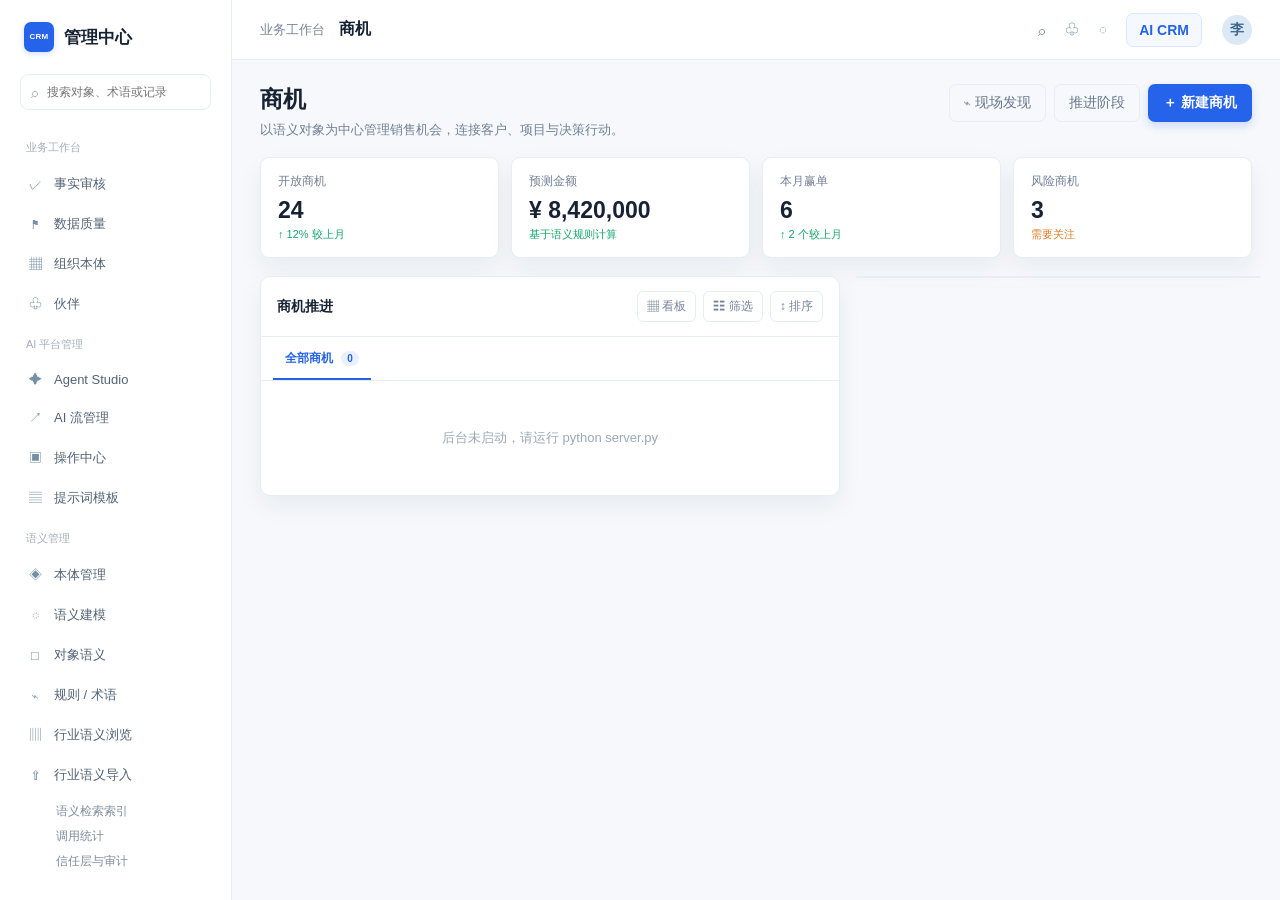
==== commit 9607fcb9: "fix: simplify management center navigation" ====
--- a/outputs/index.html
+++ b/outputs/index.html
@@ -63,9 +63,6 @@
       <div class="brand"><span class="brand-mark" aria-hidden="true">CRM</span><span>管理中心</span></div>
       <div class="search"><span>⌕</span><input placeholder="搜索对象、术语或记录" /></div>
       <div class="nav-title">业务工作台</div>
-      <button class="nav-item active" id="opportunityNav"><span class="ico">◈</span>项目管理</button>
-      <button class="nav-item" id="customerNav"><span class="ico">◎</span>客户画像</button>
-      <button class="nav-item" id="customerDevNav"><span class="ico">◉</span>客户开发</button>
        <button class="nav-item" id="factReviewNav"><span class="ico">✓</span>事实审核</button>
       <button class="nav-item" id="qualityNav"><span class="ico">⚑</span>数据质量</button>
       <button class="nav-item" id="organizationNav"><span class="ico">▦</span>组织本体</button>
@@ -480,11 +477,11 @@
      function renderFactReviewShell(){document.querySelector('.content').innerHTML=`<div class="fact-review-page"><div class="page-head"><div><div class="detail-kicker">治理工作台 · FactCandidate</div><h1>事实审核中心</h1><p>审核 AI 从沟通、录音和文档中提取的业务事实，确认后进入本体与语义层。</p></div><button class="secondary" onclick="renderFactReviewCenter()">↻ 刷新队列</button></div><div class="fact-review-kpis"><div class="fact-review-kpi"><label>待审核事实</label><strong id="factReviewTotal">0</strong><span>等待人工判断</span></div><div class="fact-review-kpi"><label>低可信候选</label><strong id="factReviewLow">0</strong><span>置信度低于 60%</span></div><div class="fact-review-kpi"><label>录音 / 对话来源</label><strong id="factReviewConversation">0</strong><span>需要核对原始上下文</span></div><div class="fact-review-kpi"><label>当前审核人</label><strong>李盛云</strong><span>本次操作会写入审核日志</span></div></div><div class="fact-review-toolbar"><select id="factReviewSource" onchange="renderFactReviewList()"><option value="">全部来源</option><option value="recording">录音</option><option value="chat">对话</option><option value="document">文档</option></select><select id="factReviewType" onchange="renderFactReviewList()"><option value="">全部类型</option>${Object.entries(factReviewTypeName).map(([key,value])=>`<option value="${key}">${value}</option>`).join('')}</select><select id="factReviewConfidence" onchange="renderFactReviewList()"><option value="">全部置信度</option><option value="low">低于 60%</option><option value="high">60% 及以上</option></select><select id="factReviewTime" onchange="renderFactReviewList()"><option value="all">全部时间</option><option value="1">最近 1 天</option><option value="7">最近 7 天</option><option value="30">最近 30 天</option></select><input id="factReviewSearch" placeholder="搜索主体、关系或候选值" oninput="renderFactReviewList()" /></div><div class="fact-review-layout"><section class="fact-review-panel"><div class="fact-review-panel-head"><h2>事实候选列表</h2><span id="factReviewCount">0 条</span></div><div id="factReviewList" class="fact-review-list"></div></section><section class="fact-review-panel"><div class="fact-review-panel-head"><h2>事实详情</h2><span>原始证据 · AI 结果 · 关联对象</span></div><div id="factReviewDetail" class="fact-review-detail"></div></section><aside id="factReviewAction" class="fact-review-panel fact-review-action-panel"></aside></div></div>`}
      async function renderFactReviewCenter(){const content=document.querySelector('.content');content.innerHTML='<div class="fact-review-loading">正在加载事实审核队列...</div>';try{const res=await fetch('/api/facts/pending?limit=500');const body=await res.json();if(!res.ok)throw new Error(body.error||'事实审核队列加载失败');factReviewItems=Array.isArray(body)?body:[];factReviewSelectedId=null;factReviewDetail=null;renderFactReviewShell();document.getElementById('factReviewTotal').textContent=factReviewItems.length;document.getElementById('factReviewLow').textContent=factReviewItems.filter(x=>Number(x.confidence)<60).length;document.getElementById('factReviewConversation').textContent=factReviewItems.filter(x=>['recording','chat'].includes(x.source_type)).length;renderFactReviewList();renderFactReviewDetail();renderFactReviewAction()}catch(error){content.innerHTML=`<div class="page-head"><div><h1>事实审核中心</h1><p>事实候选队列加载失败。</p></div></div><div class="fact-review-panel"><div class="fact-review-empty">${factReviewText(error.message||'请确认后台服务已启动。')}<br/><button class="secondary" onclick="renderFactReviewCenter()">重试</button></div></div>`}}
      async function renderDataQualityCenter(){const c=document.querySelector('.content');c.innerHTML='<div class="fact-review-loading">正在检查数据质量...</div>';const run=async()=>{const r=await fetch('/api/data-quality/check',{method:'POST',headers:{'Content-Type':'application/json'},body:JSON.stringify({actor:'李盛云'})});return r.json()};try{const body=await run();const issues=body.issues||[];c.innerHTML=`<div class="page-head"><div><div class="detail-kicker">治理工作台 · Data Quality</div><h1>数据质量检查</h1><p>检查孤儿关系、重复项目或标段、无效角色、阶段条件、过期预测和冲突事实。</p></div><button class="primary" onclick="renderDataQualityCenter()">↻ 重新检查</button></div><div class="fact-review-panel"><h2>本次检查：${issues.length} 个问题</h2><div class="fact-review-list">${issues.length?issues.map(x=>`<div class="fact-review-row"><div><strong>${x.issue_type}</strong><small>${x.entity_type||''} #${x.entity_id||'—'}</small></div><div><strong>${x.severity}</strong><small>${x.message}</small></div></div>`).join(''):'<div class="fact-review-empty">未发现开放质量问题。</div>'}</div></div>`}catch(e){c.innerHTML=`<div class="fact-review-empty">质量检查失败：${e.message}</div>`}}
-     document.getElementById('customerNav').onclick=()=>{document.querySelectorAll('.nav-item').forEach(x=>x.classList.remove('active'));document.getElementById('customerNav').classList.add('active');renderCustomer360()};
-    document.getElementById('customerDevNav').onclick=()=>{document.querySelectorAll('.nav-item').forEach(x=>x.classList.remove('active'));document.getElementById('customerDevNav').classList.add('active');renderCustomerDevelopment()};
+     const customerNav=document.getElementById('customerNav');if(customerNav)customerNav.onclick=()=>{document.querySelectorAll('.nav-item').forEach(x=>x.classList.remove('active'));customerNav.classList.add('active');renderCustomer360()};
+    const customerDevNav=document.getElementById('customerDevNav');if(customerDevNav)customerDevNav.onclick=()=>{document.querySelectorAll('.nav-item').forEach(x=>x.classList.remove('active'));customerDevNav.classList.add('active');renderCustomerDevelopment()};
      document.getElementById('factReviewNav').onclick=()=>{document.querySelectorAll('.nav-item').forEach(x=>x.classList.remove('active'));document.getElementById('factReviewNav').classList.add('active');renderFactReviewCenter()};
     document.getElementById('qualityNav').onclick=()=>{document.querySelectorAll('.nav-item').forEach(x=>x.classList.remove('active'));document.getElementById('qualityNav').classList.add('active');renderDataQualityCenter()};
-    document.getElementById('opportunityNav').onclick=()=>{history.replaceState({},'',location.pathname);document.querySelectorAll('.nav-item').forEach(x=>x.classList.remove('active'));document.getElementById('opportunityNav').classList.add('active');showOpportunityList()};
+    const opportunityNav=document.getElementById('opportunityNav');if(opportunityNav)opportunityNav.onclick=()=>{history.replaceState({},'',location.pathname);document.querySelectorAll('.nav-item').forEach(x=>x.classList.remove('active'));opportunityNav.classList.add('active');showOpportunityList()};
     document.getElementById('progressOpp').onclick=openOpportunityStageModal;
     document.getElementById('discoveryBtn').onclick=()=>{resetDiscovery();document.getElementById('discoveryModal').classList.add('show')};
     document.getElementById('closeDiscovery').onclick=()=>{document.getElementById('discoveryModal').classList.remove('show');resetDiscovery()};
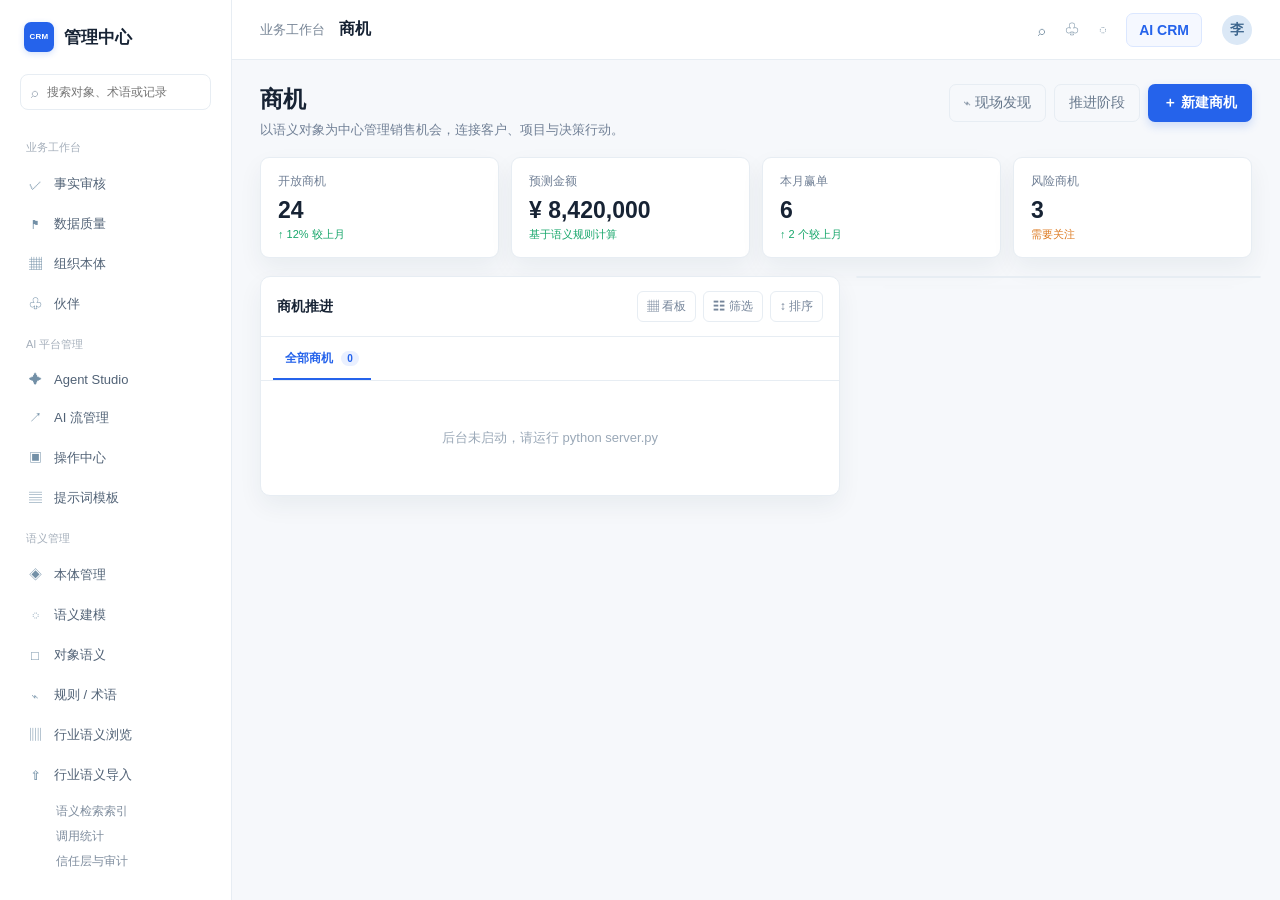
==== commit a6a5a65b: "fix: keep Render navigation same-origin" ====
--- a/outputs/index.html
+++ b/outputs/index.html
@@ -82,7 +82,7 @@
       <button class="nav-sub" id="semanticIndexNav">语义检索索引</button><button class="nav-sub" id="semanticStatsNav">调用统计</button><button class="nav-sub">信任层与审计</button>
     </aside>
     <main class="main">
-      <header class="topbar"><div class="crumb">业务工作台 <strong>商机</strong></div><div class="top-actions"><span>⌕</span><span>♧</span><span>◌</span><a class="ai-crm-link" href="http://127.0.0.1:8877/native" aria-label="返回 AI CRM">AI CRM</a><span class="avatar">李</span></div></header>
+      <header class="topbar"><div class="crumb">业务工作台 <strong>商机</strong></div><div class="top-actions"><span>⌕</span><span>♧</span><span>◌</span><a class="ai-crm-link" href="/native" aria-label="返回 AI CRM">AI CRM</a><span class="avatar">李</span></div></header>
       <div class="content">
         <div class="page-head"><div><h1>商机</h1><p>以语义对象为中心管理销售机会，连接客户、项目与决策行动。</p></div><div style="display:flex;gap:8px"><button class="secondary" id="discoveryBtn">⌁ 现场发现</button><button class="secondary" id="progressOpp">推进阶段</button><button class="primary" id="newOpp">＋ 新建商机</button></div></div>
         <section class="metrics"><div class="metric"><div class="metric-label">开放商机</div><div class="metric-value">24</div><div class="metric-foot">↑ 12% 较上月</div></div><div class="metric"><div class="metric-label">预测金额</div><div class="metric-value">¥ 8,420,000</div><div class="metric-foot">基于语义规则计算</div></div><div class="metric"><div class="metric-label">本月赢单</div><div class="metric-value">6</div><div class="metric-foot">↑ 2 个较上月</div></div><div class="metric"><div class="metric-label">风险商机</div><div class="metric-value">3</div><div class="metric-foot" style="color:#dd7a21">需要关注</div></div></section>
@@ -115,7 +115,8 @@
   <script>
     // 本地直接打开静态页面时，API 仍由 server.py 提供，默认端口与 README/render.yaml 保持一致。
     // 通过 window.CRM_API_BASE 可覆盖该地址；同源部署继续使用相对 /api 路径。
-    const API_BASE=window.CRM_API_BASE||(location.protocol==='file:'?'http://127.0.0.1:8877':'');
+    // API 与页面保持同源，避免部署到 Render 后跳回访问者自己的 localhost。
+    const API_BASE=window.CRM_API_BASE||'';
     const nativeFetch=window.fetch.bind(window);window.fetch=(url,options)=>nativeFetch(typeof url==='string'&&url.startsWith('/api/')?API_BASE+url:url,options);
     let opps=[], current=null, activeStage='全部', opportunityStages=[], pendingOpportunityStage=null;
     const money=(n)=>`¥ ${Number(n||0).toLocaleString('zh-CN')}`;
